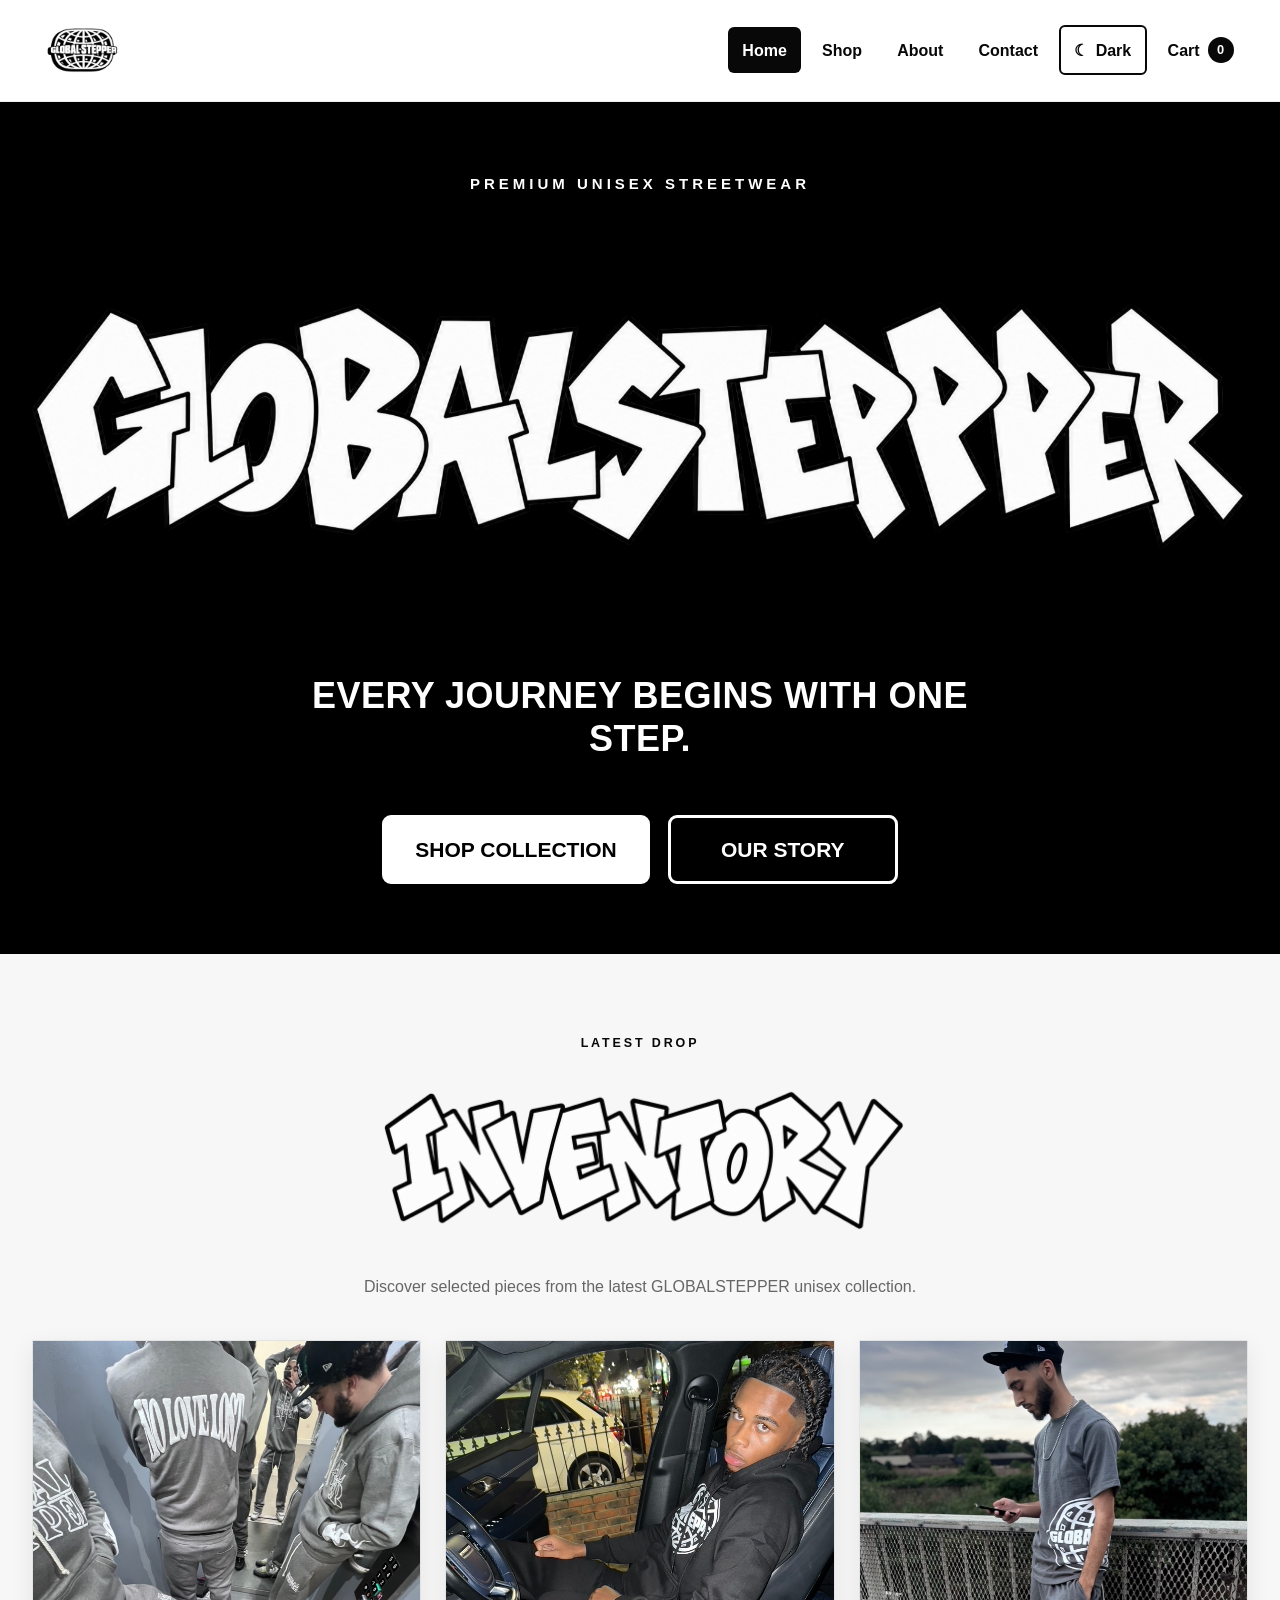
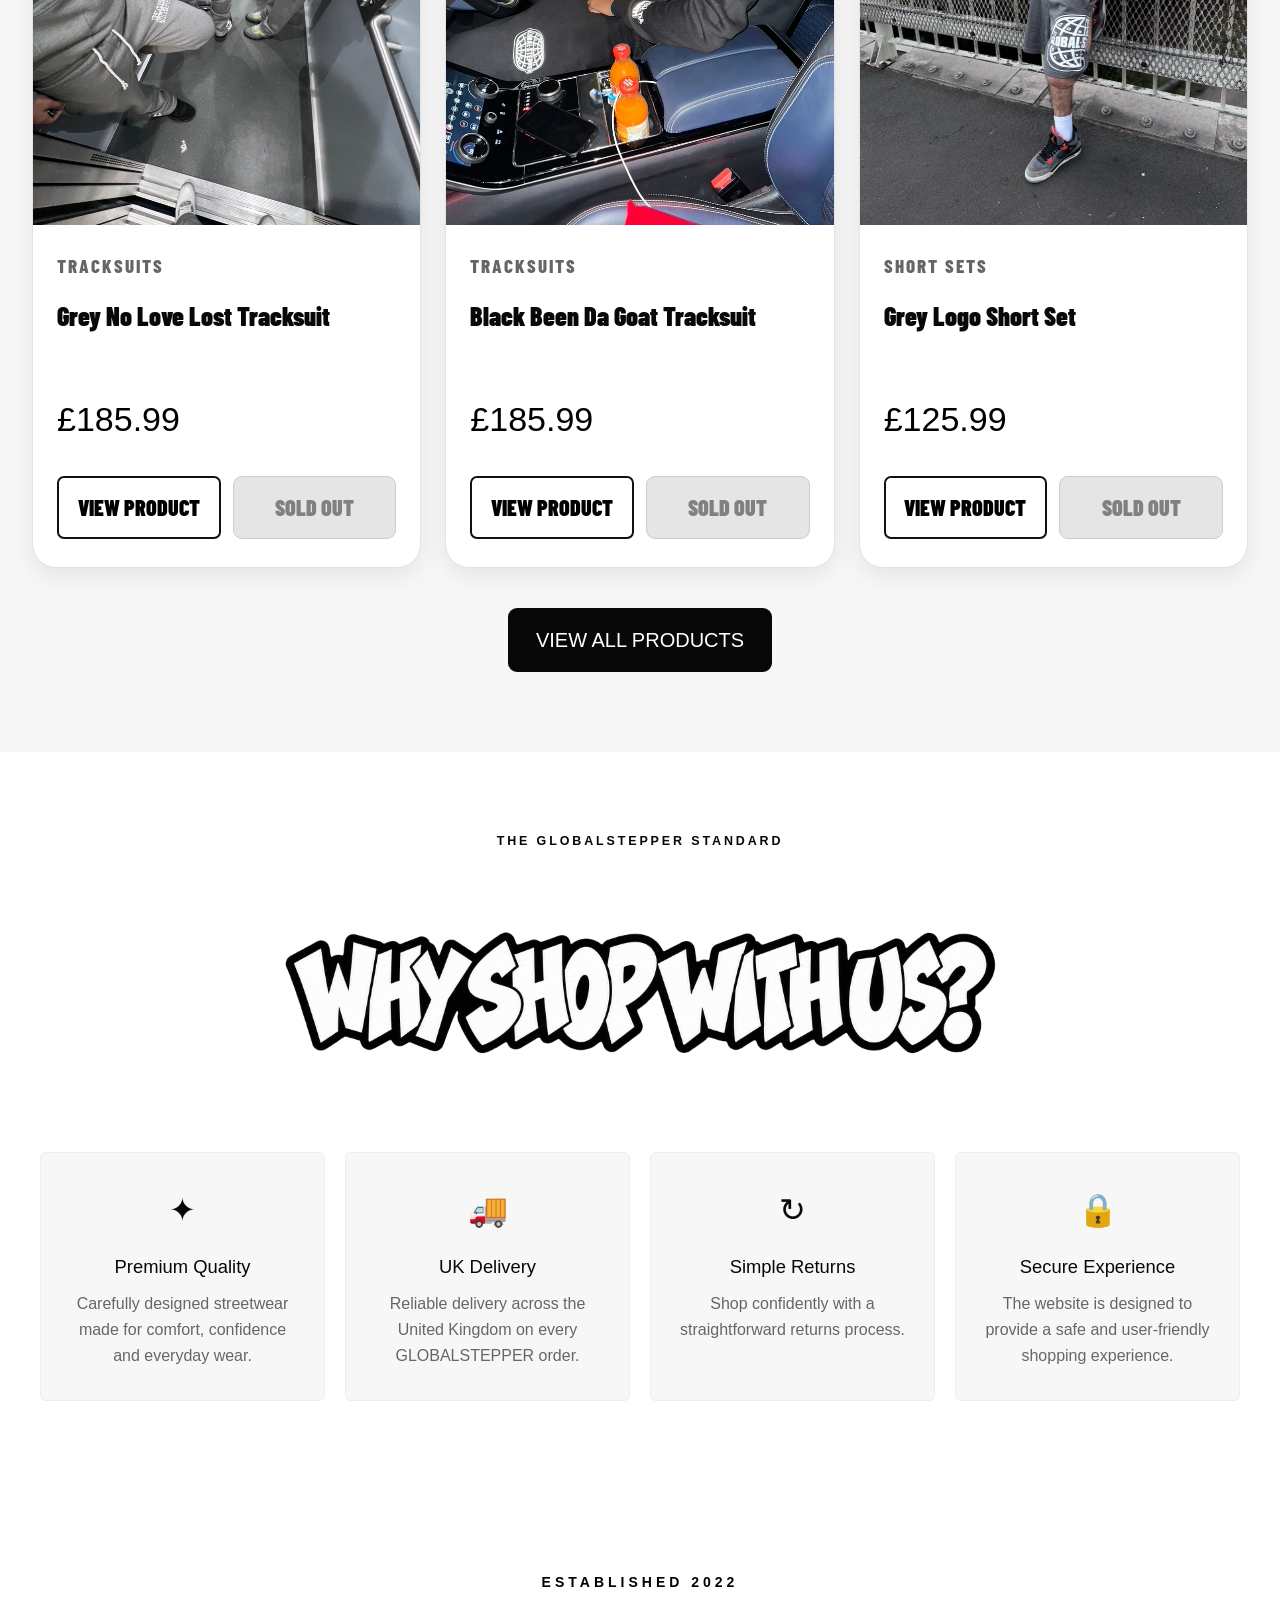
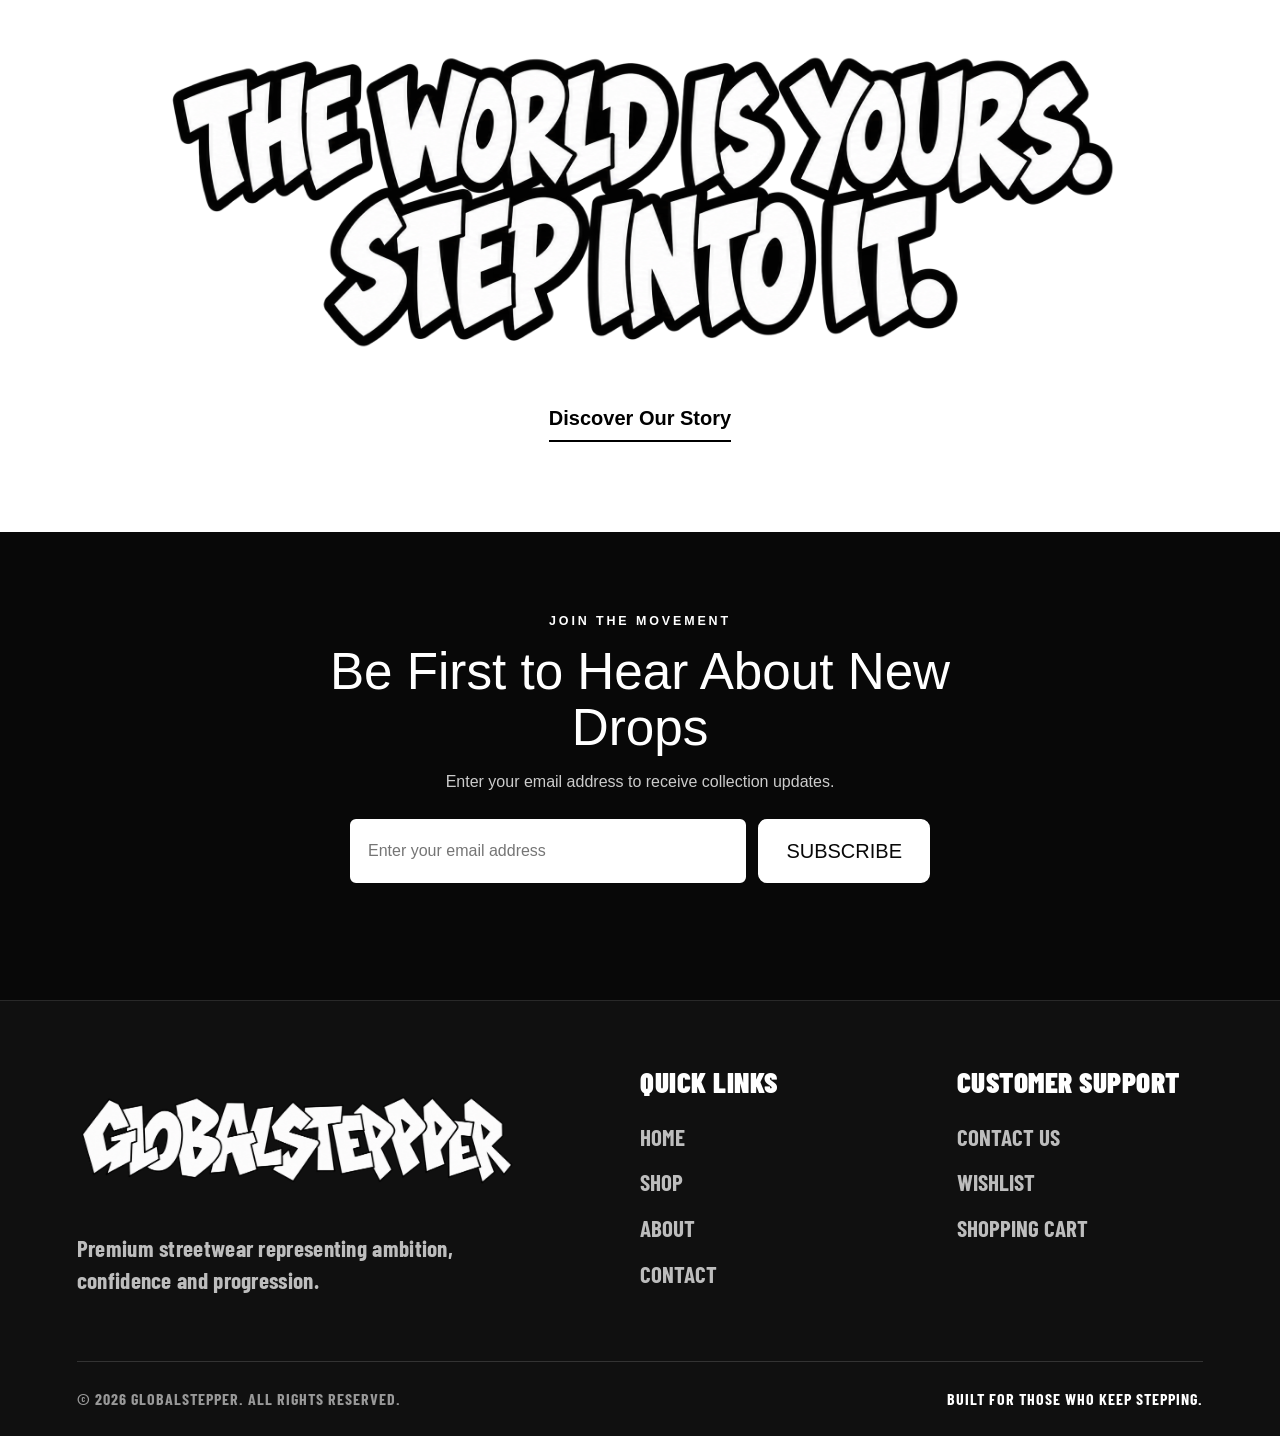
==== index.html @ cee54941 "Fix meta charset placement in index.html" ====
<!DOCTYPE html>
<html lang="en">
<head>
  <link rel="stylesheet" href="css/style.css">  <meta charset="UTF-8">
  <meta name="viewport" content="width=device-width, initial-scale=1">
  <meta name="theme-color" content="#000000">
  <meta name="description" content="GLOBALSTEPPER premium unisex streetwear. Every journey begins with one step.">
  <title>GLOBALSTEPPER | Premium Streetwear</title>

  <link rel="stylesheet" href="css/style.css">
  <link rel="stylesheet" href="css/archive.css?v=3">
  <link rel="icon" href="media/images/logo.png" type="image/png">

  <style>
    /* GENERAL RESPONSIVE FIXES */

    *, *::before, *::after {
      box-sizing: border-box;
    }

    html {
      max-width: 100%;
      overflow-x: hidden;
    }

    body {
      max-width: 100%;
      margin: 0;
      overflow-x: hidden;
    }

    img, video {
      max-width: 100%;
    }

    /* GLOBALSTEPPER LOADING SCREEN */

    #gs-intro {
      position: fixed !important;
      inset: 0 !important;
      width: 100%;
      height: 100vh;
      height: 100dvh;
      display: flex !important;
      align-items: center;
      justify-content: center;
      overflow: hidden;
      isolation: isolate;
      background: #000 !important;
      z-index: 2147483647 !important;
      text-align: center;
      transition: opacity .7s ease, visibility .7s ease;
    }

    #gs-intro.gs-finished {
      opacity: 0 !important;
      visibility: hidden !important;
      pointer-events: none !important;
    }

    #falling-globes {
      position: absolute;
      inset: 0;
      z-index: 0;
      overflow: hidden;
      pointer-events: none;
    }

    .gs-intro-content {
      position: relative;
      z-index: 2;
      width: 100%;
      max-width: 1250px;
      padding: 20px;
    }

    .gs-intro-logo {
      display: block;
      width: 95%;
      max-width: 1100px;
      max-height: 50vh;
      height: auto;
      object-fit: contain;
      margin: 0 auto;
      animation: gsLogoReveal 1.3s ease-out both;
    }

    .gs-intro-fallback {
      display: none;
      color: white;
      font: 900 clamp(28px, 8vw, 90px) Arial, sans-serif;
      overflow-wrap: anywhere;
    }

    .gs-intro-tagline {
      color: white !important;
      font: 600 12px Arial, sans-serif;
      letter-spacing: 3px;
      margin: 25px auto;
    }

    .gs-intro-progress {
      width: 200px;
      height: 2px;
      background: #333;
      overflow: hidden;
      margin: 25px auto;
    }

    .gs-intro-progress span {
      display: block;
      width: 100%;
      height: 100%;
      background: white;
      transform-origin: left;
      animation: gsLoading 3s linear forwards;
    }

    .falling-globe {
      position: absolute;
      top: 0;
      left: 0;
      width: var(--size, 60px);
      height: auto;
      opacity: 0;
      object-fit: contain;
      animation: gsGlobeRain var(--duration, 3s)
        linear var(--delay, 0s) both;
    }

    @keyframes gsGlobeRain {
      0% {
        transform: translate3d(var(--x), -160px, 0) rotate(0deg);
        opacity: 0;
      }

      12%, 82% {
        opacity: .42;
      }

      100% {
        transform: translate3d(
          calc(var(--x) + var(--drift)),
          calc(100dvh + 160px),
          0
        ) rotate(var(--spin));
        opacity: 0;
      }
    }

    @keyframes gsLogoReveal {
      from {
        opacity: 0;
        transform: scale(.75);
        filter: blur(6px);
      }

      to {
        opacity: 1;
        transform: scale(1);
        filter: blur(0);
      }
    }

    @keyframes gsLoading {
      from { transform: scaleX(0); }
      to { transform: scaleX(1); }
    }

    /* GLOBALSTEPPER VIDEO HERO */

    .hero {
      position: relative !important;
      isolation: isolate;
      overflow: hidden !important;
      min-height: 90svh;
      background: #000 !important;
      background-image: none !important;
    }

    .hero .hero-video {
      position: absolute !important;
      inset: 0 !important;
      width: 100% !important;
      height: 100% !important;
      display: block !important;
      object-fit: cover !important;
      opacity: 1 !important;
      visibility: visible !important;
      z-index: 0 !important;
      pointer-events: none;
    }

    .hero .hero-overlay {
      position: absolute !important;
      inset: 0 !important;
      z-index: 1 !important;
      background: rgba(0, 0, 0, .38) !important;
      pointer-events: none;
    }

    .hero .hero-content {
      position: relative !important;
      z-index: 2 !important;
      width: 100%;
    }

    .hero .hero-logo-heading {
      width: 100%;
      max-width: 1200px;
      margin: 0 auto 25px;
      font-size: 0;
      line-height: 1;
    }

    .hero .hero-brand-logo {
      display: block;
      width: 100%;
      max-width: 1100px;
      max-height: 350px;
      height: auto;
      object-fit: contain;
      margin: 0 auto;
    }

    .hero-logo-fallback {
      display: none;
      color: white;
      font: 900 clamp(28px, 8vw, 90px) Arial, sans-serif;
      overflow-wrap: anywhere;
    }

    /* INVENTORY GRAFFITI HEADING */

    .featured-products .inventory-heading {
      display: flex;
      justify-content: center;
      align-items: center;
      width: 100%;
      max-width: 100%;
      margin: 15px auto 25px;
      padding: 0 15px;
      border: 0;
      overflow: hidden;
    }

    .featured-products .inventory-logo {
      display: block;
      width: 100%;
      max-width: 850px;
      height: auto;
      max-height: 180px;
      object-fit: contain;
      object-position: center;
      margin: 0 auto;
    }

    .inventory-fallback {
      display: none;
      font-size: clamp(34px, 8vw, 90px);
      font-weight: 900;
      letter-spacing: -2px;
      line-height: 1.1;
      color: #000;
      text-align: center;
      overflow-wrap: anywhere;
    }

    /* RESTORE PRODUCT GRID */

    .featured-products .product-grid {
      display: grid;
      grid-template-columns: repeat(3, minmax(0, 1fr));
      gap: 24px;
      width: 100%;
      max-width: 1400px;
      margin: 0 auto;
      align-items: stretch;
    }

    .featured-products .product-card {
      min-width: 0;
      overflow: hidden;
    }

    .featured-products .product-image-link {
      display: block;
      width: 100%;
      overflow: hidden;
    }

    .featured-products .product-image-link img {
      display: block;
      width: 100%;
      height: auto;
      aspect-ratio: 4 / 5;
      object-fit: cover;
    }

    /* TABLETS */

    @media (max-width: 1024px) {
      .featured-products .inventory-logo {
        max-width: 650px;
        max-height: 140px;
      }

      .featured-products .product-grid {
        grid-template-columns: repeat(2, minmax(0, 1fr));
        gap: 18px;
      }
    }

    /* MOBILE PHONES */

    @media (max-width: 768px) {
      .hero {
        min-height: 78svh;
      }

      .hero .hero-content {
        width: 100% !important;
        padding: 20px 12px !important;
      }

      .hero .hero-brand-logo {
        width: 100%;
        max-height: 220px;
      }

      .gs-intro-logo {
        max-height: 40vh;
      }

      .gs-intro-tagline {
        font-size: 9px;
        letter-spacing: 2px;
      }

      .featured-products .inventory-heading {
        margin: 12px auto 18px;
        padding: 0 10px;
      }

      .featured-products .inventory-logo {
        max-width: 100%;
        max-height: 110px;
      }
    }

    @media (max-width: 600px) {
      .featured-products .product-grid {
        grid-template-columns: 1fr;
        gap: 20px;
      }

      .featured-products .product-card {
        width: 100%;
      }

      .featured-products .inventory-logo {
        max-height: 95px;
      }
    }

    @media (max-width: 375px) {
      .featured-products .inventory-heading {
        padding: 0 6px;
      }
    }

    /* ACCESSIBILITY */

    @media (prefers-reduced-motion: reduce) {
      .falling-globe {
        display: none;
      }

      .gs-intro-logo,
      .gs-intro-progress span {
        animation: none !important;
      }

      .gs-intro-progress span {
        transform: scaleX(1);
      }
    }

/* WHY SHOP WITH US - RESPONSIVE */

.why-shop-heading {
  display: flex;
  justify-content: center;
  align-items: center;
  width: 100%;
  margin: 20px auto 30px;
  padding: 0 15px;
  box-sizing: border-box;
}

.why-shop-logo {
  display: block;
  width: 100%;
  max-width: 850px;
  height: auto;
  object-fit: contain;
  margin: 0 auto;
}

@media (max-width: 1024px) {
  .why-shop-logo {
    max-width: 650px;
  }
}

@media (max-width: 600px) {
  .why-shop-heading {
    margin: 15px auto 25px;
    padding: 0 10px;
  }

  .why-shop-logo {
    max-width: 100%;
  }
}

/* GLOBALSTEPPER BRAND STORY REDESIGN */

.brand-story {
  display: grid;
  grid-template-columns: minmax(0, 1fr) minmax(0, 1fr);
  align-items: center;
  gap: 50px;
  max-width: 1400px;
  margin: 0 auto;
  padding: 90px 5%;
  background: #fff;
}

.brand-story-content {
  display: flex;
  flex-direction: column;
  justify-content: center;
  align-items: flex-start;
  min-width: 0;
}

.brand-story-content .section-label {
  margin-bottom: 25px;
  color: #000;
  font-weight: 800;
  letter-spacing: 3px;
}

.globalstepper-story-slogan {
  display: block;
  width: 100%;
  max-width: 700px;
  height: auto;
  object-fit: contain;
  margin: 0 0 35px;
}

.brand-story-content .text-link {
  display: inline-block;
  margin-top: 0;
  color: #000;
  font-weight: 800;
  border-bottom: 2px solid #000;
}

.brand-story-image {
  display: flex;
  align-items: center;
  justify-content: center;
  min-height: 0;
  padding: 0;
  background: transparent !important;
  border: none;
  border-radius: 0;
  box-shadow: none;
}

.brand-story-image img {
  display: block;
  width: 100%;
  max-width: 550px;
  height: auto;
  object-fit: contain;
  margin: 0 auto;
}

/* MOBILE RESPONSIVE */

@media (max-width: 768px) {
  .brand-story {
    grid-template-columns: 1fr;
    gap: 35px;
    padding: 60px 20px;
  }

  .brand-story-content {
    align-items: center;
    text-align: center;
  }

  .globalstepper-story-slogan {
    max-width: 500px;
    margin-bottom: 25px;
  }

  .brand-story-image img {
    max-width: 400px;
  }
}


/* GLOBALSTEPPER CENTRED BRAND STORY */

.brand-story {
  display: flex !important;
  flex-direction: column;
  align-items: center;
  justify-content: center;
  width: 100%;
  max-width: 100%;
  min-height: 550px;
  margin: 0 auto;
  padding: 90px 20px;
  background: #ffffff;
  text-align: center;
}

.brand-story-content {
  display: flex;
  flex-direction: column;
  align-items: center;
  justify-content: center;
  width: 100%;
  max-width: 1100px;
  margin: 0 auto;
  text-align: center;
}

.brand-story-content .section-label {
  margin: 0 0 35px;
  color: #000000;
  font-size: 14px;
  font-weight: 800;
  letter-spacing: 4px;
}

.brand-story-content .globalstepper-story-slogan {
  display: block;
  width: 100%;
  max-width: 1000px;
  height: auto;
  margin: 0 auto 40px;
  object-fit: contain;
}

.brand-story-content .text-link {
  display: inline-block;
  width: fit-content;
  margin: 0 auto;
  padding-bottom: 6px;
  color: #000000;
  font-size: 20px;
  font-weight: 800;
  border-bottom: 2px solid #000000;
  text-decoration: none;
}

.brand-story-content .text-link:hover {
  opacity: 0.6;
}

/* MOBILE */

@media (max-width: 768px) {
  .brand-story {
    min-height: 380px;
    padding: 65px 15px;
  }

  .brand-story-content .section-label {
    margin-bottom: 25px;
    font-size: 11px;
    letter-spacing: 3px;
  }

  .brand-story-content .globalstepper-story-slogan {
    max-width: 100%;
    margin-bottom: 30px;
  }

  .brand-story-content .text-link {
    font-size: 16px;
  }
}

    
  </style>


<link rel="stylesheet" href="css/globalstepper-footer.css">
  
</head>

<body>

  <!-- GLOBALSTEPPER ANIMATED INTRO -->

  <div id="gs-intro" aria-label="GLOBALSTEPPER loading">
    <div id="falling-globes" aria-hidden="true"></div>

    <div class="gs-intro-content">
      <img
        src="media/images/globalstepper-loader.png"
        alt="GLOBALSTEPPER graffiti logo"
        class="gs-intro-logo"
        onerror="this.style.display='none';document.getElementById('intro-fallback').style.display='block';"
      >

      <div id="intro-fallback" class="gs-intro-fallback">
        GLOBALSTEPPER
      </div>

      <p class="gs-intro-tagline">
        EVERY JOURNEY BEGINS WITH ONE STEP.
      </p>

      <div class="gs-intro-progress">
        <span></span>
      </div>
    </div>
  </div>

  <!-- NAVIGATION -->

  <header class="site-header">
    <nav class="navbar" aria-label="Main navigation">

      <a href="index.html" class="logo" aria-label="GLOBALSTEPPER homepage">
        <img src="media/images/logo.png" alt="GLOBALSTEPPER globe logo">
      </a>

      <button
        class="menu-toggle"
        id="menu-toggle"
        type="button"
        aria-label="Open navigation menu"
        aria-expanded="false"
        aria-controls="nav-links"
      >☰</button>

      <ul class="nav-links" id="nav-links">
        <li><a href="index.html" aria-current="page">Home</a></li>
        <li><a href="products.html">Shop</a></li>
        <li><a href="about.html">About</a></li>
        <li><a href="contact.html">Contact</a></li>

        <li>
          <button
            class="theme-toggle"
            id="theme-toggle"
            type="button"
            aria-label="Switch to dark mode"
            aria-pressed="false"
          >
            <span aria-hidden="true">☾</span>
            <span class="theme-toggle-text">Dark</span>
          </button>
        </li>

        <li>
          <a href="cart.html" class="cart-link">
            Cart <span id="cart-count">0</span>
          </a>
        </li>
      </ul>

    </nav>
  </header>

  <main>

    <!-- GLOBALSTEPPER VIDEO HERO -->

    <section class="hero" aria-labelledby="hero-heading">

      <video
        id="globalstepper-hero-video"
        class="hero-video"
        autoplay
        muted
        loop
        playsinline
        preload="metadata"
      >
        <source src="media/videos/Hero-small.mp4" type="video/mp4">
      </video>

      <div class="hero-overlay"></div>

      <div class="hero-content">

        <p class="hero-label">
          PREMIUM UNISEX STREETWEAR
        </p>

        <h1 id="hero-heading" class="hero-logo-heading">
          <img
            src="media/images/globalstepper-loader.png"
            alt="GLOBALSTEPPER"
            class="hero-brand-logo"
            onerror="this.style.display='none';document.getElementById('hero-fallback').style.display='block';"
          >

          <span id="hero-fallback" class="hero-logo-fallback">
            GLOBALSTEPPER
          </span>
        </h1>

        <p class="hero-text">
          Every journey begins with one step.
        </p>

        <div class="hero-actions">
          <a href="products.html" class="btn">
            Shop Collection
          </a>

          <a href="about.html" class="btn btn-outline">
            Our Story
          </a>
        </div>

      </div>
    </section>

    <!-- INVENTORY / FEATURED PRODUCTS -->

    <section
      class="featured-products reveal"
      aria-labelledby="featured-heading"
    >

      <div class="section-heading">

        <p class="section-label">LATEST DROP</p>

        <h2 id="featured-heading" class="inventory-heading">
          <img
            src="media/images/inventory.png"
            alt="INVENTORY"
            class="inventory-logo"
            onerror="this.style.display='none';document.getElementById('inventory-fallback').style.display='block';"
          >

          <span id="inventory-fallback" class="inventory-fallback">
            INVENTORY
          </span>
        </h2>

        <p class="section-description">
          Discover selected pieces from the latest
          GLOBALSTEPPER unisex collection.
        </p>

      </div>

      <!-- PRODUCT GRID -->

      <div class="product-grid">

        <!-- PRODUCT 1 -->

        <article class="product-card">

          <a
            href="product-details.html?id=1"
            class="product-image-link"
            aria-label="View Grey No Love Lost Tracksuit"
          >
            <img
              src="images/global tracksuit 1.jpeg"
              alt="Grey No Love Lost Tracksuit"
              loading="lazy"
            >
          </a>

          <div class="product-info">
            <p class="product-category">Tracksuits</p>
            <h3>Grey No Love Lost Tracksuit</h3>
            <p class="product-price">£185.99</p>

            <div class="product-actions">
              <a href="product-details.html?id=1" class="product-button">
                View Product
              </a>

              <button
                class="add-to-cart-btn"
                type="button"
                data-id="1"
                data-name="Grey No Love Lost Tracksuit"
                data-price="185.99"
                data-image="images/global tracksuit 1.jpeg"
                data-category="Tracksuits"
              >
              SOLD OUT
              </button>
            </div>
          </div>

        </article>

        <!-- PRODUCT 2 -->

        <article class="product-card">

          <a
            href="product-details.html?id=2"
            class="product-image-link"
            aria-label="View Black Been Da Goat Tracksuit"
          >
            <img
              src="images/global tracksuit 2.jpeg"
              alt="Black Been Da Goat Tracksuit"
              loading="lazy"
            >
          </a>

          <div class="product-info">
            <p class="product-category">Tracksuits</p>
            <h3>Black Been Da Goat Tracksuit</h3>
            <p class="product-price">£185.99</p>

            <div class="product-actions">
              <a href="product-details.html?id=2" class="product-button">
                View Product
              </a>

              <button
                class="add-to-cart-btn"
                type="button"
                data-id="2"
                data-name="Black Been Da Goat Tracksuit"
                data-price="185.99"
                data-image="images/global tracksuit 2.jpeg"
                data-category="Tracksuits"
              >
                SOLD OUT 
              </button>
            </div>
          </div>

        </article>

        <!-- PRODUCT 3 -->

        <article class="product-card">

          <a
            href="product-details.html?id=3"
            class="product-image-link"
            aria-label="View Grey Logo Short Set"
          >
            <img
              src="images/shortset.jpeg"
              alt="Grey Logo Short Set"
              loading="lazy"
            >
          </a>

          <div class="product-info">
            <p class="product-category">Short Sets</p>
            <h3>Grey Logo Short Set</h3>
            <p class="product-price">£125.99</p>

            <div class="product-actions">
              <a href="product-details.html?id=3" class="product-button">
                View Product
              </a>

              <button
                class="add-to-cart-btn"
                type="button"
                data-id="3"
                data-name="Grey Logo Short Set"
                data-price="125.99"
                data-image="images/shortset.jpeg"
                data-category="Short Sets"
              >
                SOLD OUT
              </button>
            </div>
          </div>

        </article>

      </div>

      <div class="section-action">
        <a href="products.html" class="btn">
          View All Products
        </a>
      </div>

    </section>

    <!-- BRAND BENEFITS -->

    <section class="brand-benefits reveal">

     
<div class="section-heading">

  <p class="section-label">
    THE GLOBALSTEPPER STANDARD
  </p>

  <h2 class="why-shop-heading">
    <img
      src="media/images/why-shop.png"
      alt="Why Shop With Us?"
      class="why-shop-logo"
    >
  </h2>

</div>

      <div class="benefits-grid">

        <article class="benefit-card">
          <span class="benefit-icon" aria-hidden="true">✦</span>
          <h3>Premium Quality</h3>
          <p>
            Carefully designed streetwear made for comfort,
            confidence and everyday wear.
          </p>
        </article>

        <article class="benefit-card">
          <span class="benefit-icon" aria-hidden="true">🚚</span>
          <h3>UK Delivery</h3>
          <p>
            Reliable delivery across the United Kingdom
            on every GLOBALSTEPPER order.
          </p>
        </article>

        <article class="benefit-card">
          <span class="benefit-icon" aria-hidden="true">↻</span>
          <h3>Simple Returns</h3>
          <p>
            Shop confidently with a straightforward
            returns process.
          </p>
        </article>

        <article class="benefit-card">
          <span class="benefit-icon" aria-hidden="true">🔒</span>
          <h3>Secure Experience</h3>
          <p>
            The website is designed to provide a safe
            and user-friendly shopping experience.
          </p>
        </article>

      </div>
    </section>



<!-- BRAND STORY -->

<section class="brand-story reveal-left">

  <div class="brand-story-content">

    <p class="section-label">ESTABLISHED 2022</p>

    <img
      src="media/images/the-world-is-yours.png"
      alt="The World Is Yours. Step Into It."
      class="globalstepper-story-slogan"
    >

    <a href="about.html" class="text-link">
      Discover Our Story
    </a>

  </div>

</section>

<!-- NEWSLETTER -->

    <!-- NEWSLETTER -->

    <section
      class="newsletter-section reveal-right"
      aria-labelledby="newsletter-heading"
    >

      <div class="newsletter-content">

        <p class="section-label">JOIN THE MOVEMENT</p>

        <h2 id="newsletter-heading">
          Be First to Hear About New Drops
        </h2>

        <p>
          Enter your email address to receive collection updates.
        </p>

        <form
          id="newsletter-form"
          class="newsletter-form"
          novalidate
        >

          <label for="newsletter-email" class="sr-only">
            Email address
          </label>

          <input
            type="email"
            id="newsletter-email"
            name="email"
            placeholder="Enter your email address"
            autocomplete="email"
            required
          >

          <button type="submit" class="btn">
            Subscribe
          </button>

          <p
            id="newsletter-message"
            class="form-message"
            aria-live="polite"
          ></p>

        </form>

      </div>
    </section>

  </main>

 
<!-- GLOBALSTEPPER PREMIUM FOOTER -->

<footer class="gs-premium-footer">

  <div class="gs-footer-container">

    <!-- GLOBALSTEPPER BRAND -->
    <div class="gs-footer-brand">

      <a href="index.html" class="gs-footer-logo-link">
        <img
          src="media/images/globalstepper-loader.png"
          alt="GLOBALSTEPPER"
          class="gs-footer-loader-logo"
        >
      </a>

      <p class="gs-footer-description">
        Premium streetwear representing ambition,
        confidence and progression.
      </p>

    </div>

    <!-- QUICK LINKS -->
    <div class="gs-footer-column">

      <h2 class="gs-footer-heading">QUICK LINKS</h2>

      <a href="index.html">HOME</a>
      <a href="products.html">SHOP</a>
      <a href="about.html">ABOUT</a>
      <a href="contact.html">CONTACT</a>

    </div>

    <!-- CUSTOMER SUPPORT -->
    <div class="gs-footer-column">

      <h2 class="gs-footer-heading">
        CUSTOMER SUPPORT
      </h2>

      <a href="contact.html">CONTACT US</a>
      <a href="wishlist.html">WISHLIST</a>
      <a href="cart.html">SHOPPING CART</a>

    </div>

  </div>

  <!-- COPYRIGHT AND SLOGAN -->
  <div class="gs-footer-bottom">

    <div class="gs-footer-copyright">
      © <span id="current-year">2026</span>
      GLOBALSTEPPER. ALL RIGHTS RESERVED.
    </div>

    <div class="gs-footer-signature">
      BUILT FOR THOSE WHO KEEP STEPPING.
    </div>

  </div>

</footer>

  
  <!-- EXISTING WEBSITE JAVASCRIPT -->

  <script src="js/script.js"></script>

  <!-- BACKGROUND VIDEO -->

  <script>
    (function () {
      const video = document.getElementById(
        "globalstepper-hero-video"
      );

      if (!video) return;

      video.muted = true;
      video.defaultMuted = true;
      video.playsInline = true;

      function playVideo() {
        const attempt = video.play();

        if (attempt && typeof attempt.catch === "function") {
          attempt.catch(function (error) {
            console.warn(
              "GLOBALSTEPPER video could not autoplay:",
              error
            );
          });
        }
      }

      video.addEventListener("canplay", playVideo, {
        once: true
      });

      video.addEventListener("error", function () {
        console.error(
          "Check media/videos/Hero-small.mp4"
        );
      });

      if (video.readyState >= 2) {
        playVideo();
      }
    })();
  </script>

  <!-- FALLING GLOBE ANIMATION -->

  <script>
    (function () {
      const intro = document.getElementById("gs-intro");
      const layer = document.getElementById("falling-globes");

      if (!intro || !layer) return;

      const reducedMotion = window.matchMedia(
        "(prefers-reduced-motion: reduce)"
      ).matches;

      if (!reducedMotion) {
        const globePath = "media/images/logo.png";
        const testImage = new Image();

        testImage.onload = function () {
          if (!intro.isConnected) return;

          for (let i = 0; i < 24; i++) {
            const globe = document.createElement("img");

            globe.src = globePath;
            globe.alt = "";
            globe.className = "falling-globe";

            globe.style.setProperty(
              "--x",
              Math.random() * 92 + "vw"
            );

            globe.style.setProperty(
              "--size",
              28 + Math.random() * 60 + "px"
            );

            globe.style.setProperty(
              "--duration",
              2.2 + Math.random() * 1.4 + "s"
            );

            globe.style.setProperty(
              "--delay",
              -1.5 + Math.random() * 2 + "s"
            );

            globe.style.setProperty(
              "--drift",
              (Math.random() - .5) * 110 + "px"
            );

            globe.style.setProperty(
              "--spin",
              (Math.random() > .5 ? 1 : -1) *
              (120 + Math.random() * 300) + "deg"
            );

            layer.appendChild(globe);
          }
        };

        testImage.onerror = function () {
          console.warn("Globe image not found:", globePath);
        };

        testImage.src = globePath;
      }

      setTimeout(function () {
        intro.classList.add("gs-finished");

        setTimeout(function () {
          intro.remove();
        }, 750);
      }, 3000);
    })();
  </script>

  <!-- CURRENT YEAR -->

  <script>
    const year = document.getElementById("current-year");

    if (year) {
      year.textContent = new Date().getFullYear();
    }
  </script>

</body>
</html>
---- css/style.css ----
/* ========================================
   GLOBALSTEPPER E-COMMERCE WEBSITE
   Main stylesheet
======================================== */

/* ---------- THEME VARIABLES ---------- */

:root {
    color-scheme: light;

    --page-background: #ffffff;
    --surface-background: #ffffff;
    --soft-background: #f7f7f7;
    --primary-text: #080808;
    --secondary-text: #666666;
    --border-colour: #dddddd;
}

body.dark-theme {
    color-scheme: dark;

    --page-background: #0c0c0c;
    --surface-background: #171717;
    --soft-background: #111111;
    --primary-text: #f5f5f5;
    --secondary-text: #b7b7b7;
    --border-colour: #343434;
}

body {
    color: var(--primary-text);
    background-color: var(--page-background);
    transition:
        color 0.3s ease,
        background-color 0.3s ease;
}

body.dark-theme .site-header,
body.dark-theme .nav-links,
body.dark-theme .product-card,
body.dark-theme .shop-product-card,
body.dark-theme .contact-form,
body.dark-theme .cart-summary,
body.dark-theme .product-detail-content,
body.dark-theme .product-detail-image,
body.dark-theme .mission-card,
body.dark-theme .contact-detail-card {
    color: var(--primary-text);
    background-color: var(--surface-background);
    border-color: var(--border-colour);
}

body.dark-theme .featured-products,
body.dark-theme .shop-page,
body.dark-theme .cart-page,
body.dark-theme .contact-page,
body.dark-theme .mission-vision-section,
body.dark-theme .value-card,
body.dark-theme .benefit-card {
    background-color: var(--soft-background);
}

body.dark-theme .product-category,
body.dark-theme .section-description,
body.dark-theme .contact-information > p,
body.dark-theme .product-detail-description,
body.dark-theme .cart-disclaimer {
    color: var(--secondary-text);
}

.theme-toggle {
    display: flex;
    align-items: center;
    justify-content: center;
    gap: 0.45rem;
    min-height: 44px;
    padding: 0.65rem 0.85rem;
    color: var(--colour-black);
    background-color: transparent;
    border: 2px solid var(--colour-black);
    border-radius: var(--border-radius);
    font-weight: 700;
}

body.dark-theme .theme-toggle {
    color: #ffffff;
    border-color: #ffffff;
}

.theme-toggle:hover {
    color: #ffffff;
    background-color: #000000;
}

body.dark-theme .theme-toggle:hover {
    color: #000000;
    background-color: #ffffff;
}

/* ---------- CSS VARIABLES ---------- */

:root {
    --colour-black: #080808;
    --colour-dark: #151515;
    --colour-grey: #666666;
    --colour-light-grey: #eeeeee;
    --colour-white: #ffffff;
    --colour-off-white: #f7f7f7;

    --font-main: Arial, Helvetica, sans-serif;

    --shadow-small: 0 4px 15px rgba(0, 0, 0, 0.08);
    --shadow-medium: 0 10px 30px rgba(0, 0, 0, 0.14);

    --border-radius: 6px;
    --transition: 0.3s ease;
}


/* ---------- RESET ---------- */

* {
    margin: 0;
    padding: 0;
    box-sizing: border-box;
}

html {
    scroll-behavior: smooth;
}

body {
    min-height: 100vh;
    font-family: var(--font-main);
    line-height: 1.6;
    color: var(--colour-black);
    background-color: var(--colour-white);
}

img,
video {
    display: block;
    max-width: 100%;
}

a {
    color: inherit;
    text-decoration: none;
}

ul {
    list-style: none;
}

button,
input,
select,
textarea {
    font: inherit;
}

button {
    cursor: pointer;
}

section {
    padding: 4rem 1.25rem;
}


/* ---------- ACCESSIBILITY ---------- */

.sr-only {
    position: absolute;
    width: 1px;
    height: 1px;
    padding: 0;
    margin: -1px;
    overflow: hidden;
    white-space: nowrap;
    border: 0;
    clip: rect(0, 0, 0, 0);
}

a:focus-visible,
button:focus-visible,
input:focus-visible,
select:focus-visible,
textarea:focus-visible {
    outline: 3px solid #1d70b8;
    outline-offset: 3px;
}


/* ---------- BUTTONS ---------- */

.btn,
.product-button,
.add-to-cart-btn {
    display: inline-flex;
    align-items: center;
    justify-content: center;
    min-height: 46px;
    padding: 0.8rem 1.4rem;
    border: 2px solid var(--colour-black);
    border-radius: var(--border-radius);
    font-weight: 700;
    text-align: center;
    transition:
        background-color var(--transition),
        color var(--transition),
        transform var(--transition);
}

.btn,
.add-to-cart-btn {
    color: var(--colour-white);
    background-color: var(--colour-black);
}

.btn:hover,
.add-to-cart-btn:hover {
    color: var(--colour-black);
    background-color: var(--colour-white);
    transform: translateY(-2px);
}

.btn-outline {
    color: var(--colour-white);
    background-color: transparent;
    border-color: var(--colour-white);
}

.btn-outline:hover {
    color: var(--colour-black);
    background-color: var(--colour-white);
}

.product-button {
    color: var(--colour-black);
    background-color: var(--colour-white);
}

.product-button:hover {
    color: var(--colour-white);
    background-color: var(--colour-black);
    transform: translateY(-2px);
}


/* ---------- WISHLIST BUTTON ---------- */

.wishlist-button {
    position: absolute;
    top: 16px;
    right: 16px;
    z-index: 20;

    width: 44px;
    height: 44px;

    display: flex;
    align-items: center;
    justify-content: center;

    border: none;
    border-radius: 50%;

    background: rgba(255,255,255,.95);
    color: #000;

    font-size: 24px;
    cursor: pointer;

    transition: .3s;
    box-shadow: 0 5px 15px rgba(0,0,0,.15);
}

.wishlist-button:hover{
    transform:scale(1.1);
}

.wishlist-button.active{
    background:#7b2cbf;
    color:white;
}


/* ---------- WISHLIST PAGE ---------- */

.wishlist-remove-button {
    position: absolute;
    top: 1rem;
    right: 1rem;
    z-index: 20;
    display: flex;
    align-items: center;
    justify-content: center;
    width: 44px;
    height: 44px;
    padding: 0;
    color: #ffffff;
    background-color: #000000;
    border: 0;
    border-radius: 50%;
    font-size: 1.6rem;
    line-height: 1;
    cursor: pointer;
    box-shadow: 0 5px 15px rgba(0, 0, 0, 0.18);
    transition:
        transform 0.25s ease,
        background-color 0.25s ease;
}

.wishlist-remove-button:hover {
    background-color: #7b2cbf;
    transform: scale(1.08);
}



/* ---------- HEADER AND NAVIGATION ---------- */

.site-header {
    position: sticky;
    top: 0;
    z-index: 1000;
    background-color: var(--colour-white);
    border-bottom: 1px solid var(--colour-light-grey);
}

.navbar {
    position: relative;
    display: flex;
    align-items: center;
    justify-content: space-between;
    max-width: 1300px;
    min-height: 76px;
    padding: 0.8rem 1.25rem;
    margin: 0 auto;
}

.logo {
    display: inline-block;
    width: 74px;
}

.logo img {
    width: 100%;
    height: 54px;
    object-fit: contain;
}

.menu-toggle {
    min-width: 44px;
    min-height: 44px;
    padding: 0.3rem;
    color: var(--colour-black);
    background: none;
    border: 0;
    font-size: 1.8rem;
}

.nav-links {
    position: absolute;
    top: 100%;
    right: 0;
    left: 0;
    display: none;
    padding: 1rem 1.25rem 1.5rem;
    background-color: var(--colour-white);
    border-bottom: 1px solid var(--colour-light-grey);
    box-shadow: var(--shadow-small);
}

.nav-links.show {
    display: block;
}

.nav-links li {
    margin: 0.45rem 0;
}

.nav-links a {
    display: block;
    padding: 0.75rem;
    font-weight: 700;
    border-radius: var(--border-radius);
    transition:
        color var(--transition),
        background-color var(--transition);
}

.nav-links a:hover,
.nav-links a[aria-current="page"] {
    color: var(--colour-white);
    background-color: var(--colour-black);
}

.cart-link {
    display: flex !important;
    align-items: center;
    justify-content: space-between;
    gap: 0.5rem;
}

#cart-count {
    display: inline-flex;
    align-items: center;
    justify-content: center;
    min-width: 26px;
    min-height: 26px;
    padding: 0.15rem 0.4rem;
    color: var(--colour-white);
    background-color: var(--colour-black);
    border-radius: 50%;
    font-size: 0.8rem;
}

.cart-link:hover #cart-count,
.cart-link[aria-current="page"] #cart-count {
    color: var(--colour-black);
    background-color: var(--colour-white);
}

.wishlist-link {
    display: flex !important;
    align-items: center;
    justify-content: space-between;
    gap: 0.5rem;
}

#wishlist-count {
    display: inline-flex;
    align-items: center;
    justify-content: center;
    min-width: 26px;
    min-height: 26px;
    padding: 0.15rem 0.4rem;
    color: var(--colour-white);
    background-color: #7b2cbf;
    border-radius: 50%;
    font-size: 0.8rem;
}


/* ---------- HERO SECTION ---------- */

.hero {
    position: relative;
    display: flex;
    align-items: center;
    justify-content: center;
    min-height: 78vh;
    padding: 0;
    overflow: hidden;
    color: var(--colour-white);
    background-color: var(--colour-black);
}

.hero-video {
    position: absolute;
    inset: 0;
    width: 100%;
    height: 100%;
    object-fit: cover;
}

.hero-overlay {
    position: absolute;
    inset: 0;
    background:
        linear-gradient(
            rgba(0, 0, 0, 0.35),
            rgba(0, 0, 0, 0.75)
        );
}

.hero-content {
    position: relative;
    z-index: 2;
    width: 100%;
    max-width: 1200px;
    margin: 0 auto;
    padding: 2rem 1.25rem;
    text-align: center;
}

.hero-label,
.section-label {
    margin-bottom: 0.75rem;
    font-size: 0.78rem;
    font-weight: 700;
    letter-spacing: 0.18rem;
}

.hero h1 {
    width: 100%;
    margin: 0 auto 1rem;
    font-size: clamp(2.5rem, 8vw, 6.5rem);
    line-height: 0.95;
    letter-spacing: 0;
    text-align: center;
    white-space: nowrap;
}

.hero-text {
    margin-bottom: 1.8rem;
    font-size: clamp(1rem, 3vw, 1.35rem);
}

.hero-actions {
    display: flex;
    flex-direction: column;
    align-items: stretch;
    gap: 0.8rem;
    max-width: 320px;
    margin: 0 auto;
}


/* ---------- SHARED SECTION HEADINGS ---------- */

.section-heading {
    max-width: 750px;
    margin: 0 auto 2.5rem;
    text-align: center;
}

.section-heading h2 {
    margin-bottom: 0.8rem;
    font-size: clamp(2rem, 7vw, 3.3rem);
    line-height: 1.1;
}

.section-description {
    max-width: 650px;
    margin: 0 auto;
    color: var(--colour-grey);
}


/* ---------- FEATURED PRODUCTS ---------- */

.featured-products {
    background-color: var(--colour-off-white);
}

.product-grid {
    display: grid;
    grid-template-columns: 1fr;
    gap: 1.5rem;
    max-width: 1250px;
    margin: 0 auto;
}

.product-card {
    overflow: hidden;
    background-color: var(--colour-white);
    border: 1px solid #e3e3e3;
    border-radius: var(--border-radius);
    box-shadow: var(--shadow-small);
    transition:
        transform var(--transition),
        box-shadow var(--transition);
}

.product-card:hover {
    transform: translateY(-6px);
    box-shadow: var(--shadow-medium);
}

.product-image-link {
    display: block;
    overflow: hidden;
    background-color: #ededed;
}

.product-image-link img {
    width: 100%;
    height: 340px;
    object-fit: cover;
    transition: transform 0.5s ease;
}

.product-card:hover .product-image-link img {
    transform: scale(1.04);
}

.product-info {
    padding: 1.4rem;
}

.product-category {
    margin-bottom: 0.4rem;
    color: var(--colour-grey);
    font-size: 0.75rem;
    font-weight: 700;
    letter-spacing: 0.12rem;
    text-transform: uppercase;
}

.product-info h3 {
    min-height: 52px;
    margin-bottom: 0.75rem;
    font-size: 1.15rem;
    line-height: 1.35;
}

.product-price {
    margin-bottom: 1rem;
    font-size: 1.15rem;
    font-weight: 700;
}

.product-actions {
    display: grid;
    grid-template-columns: 1fr;
    gap: 0.65rem;
}

.product-button,
.add-to-cart-btn {
    width: 100%;
    font-size: 0.9rem;
}

.section-action {
    margin-top: 2.5rem;
    text-align: center;
}


/* ---------- BENEFITS ---------- */

.brand-benefits {
    background-color: var(--colour-white);
}

.benefits-grid {
    display: grid;
    grid-template-columns: 1fr;
    gap: 1.25rem;
    max-width: 1200px;
    margin: 0 auto;
}

.benefit-card {
    padding: 2rem 1.4rem;
    text-align: center;
    background-color: var(--colour-off-white);
    border: 1px solid var(--colour-light-grey);
    border-radius: var(--border-radius);
    transition:
        transform var(--transition),
        box-shadow var(--transition);
}

.benefit-card:hover {
    transform: translateY(-4px);
    box-shadow: var(--shadow-small);
}

.benefit-icon {
    display: inline-block;
    margin-bottom: 1rem;
    font-size: 2rem;
}

.benefit-card h3 {
    margin-bottom: 0.6rem;
    font-size: 1.15rem;
}

.benefit-card p {
    color: var(--colour-grey);
}


/* ---------- BRAND STORY ---------- */

.brand-story {
    display: grid;
    grid-template-columns: 1fr;
    gap: 2rem;
    align-items: center;
    max-width: 1300px;
    margin: 0 auto;
}

.brand-story-content h2 {
    margin-bottom: 1rem;
    font-size: clamp(2rem, 7vw, 3.4rem);
    line-height: 1.1;
}

.brand-story-content p:not(.section-label) {
    margin-bottom: 1rem;
    color: var(--colour-grey);
}

.text-link {
    display: inline-block;
    margin-top: 0.7rem;
    padding-bottom: 0.2rem;
    font-weight: 700;
    border-bottom: 2px solid var(--colour-black);
}

.text-link:hover {
    opacity: 0.65;
}

.brand-story-image {
    display: flex;
    align-items: center;
    justify-content: center;
    min-height: 330px;
    padding: 0;
    background: transparent;
    border: none;
    border-radius: 0;
    box-shadow: none;
}

.brand-story-image img {
    display: block;
    width: min(100%, 520px);
    height: auto;
    margin: 0 auto;
    object-fit: contain;
}


/* ---------- NEWSLETTER ---------- */

.newsletter-section {
    color: var(--colour-white);
    background-color: var(--colour-black);
}

.newsletter-content {
    max-width: 720px;
    margin: 0 auto;
    text-align: center;
}

.newsletter-content h2 {
    margin-bottom: 0.8rem;
    font-size: clamp(2rem, 7vw, 3.2rem);
    line-height: 1.1;
}

.newsletter-content > p:not(.section-label) {
    margin-bottom: 1.5rem;
    color: #cccccc;
}

.newsletter-form {
    display: grid;
    grid-template-columns: 1fr;
    gap: 0.8rem;
    max-width: 580px;
    margin: 0 auto;
}

.newsletter-form input {
    min-height: 50px;
    padding: 0.8rem 1rem;
    border: 2px solid var(--colour-white);
    border-radius: var(--border-radius);
}

.newsletter-form .btn {
    color: var(--colour-black);
    background-color: var(--colour-white);
    border-color: var(--colour-white);
}

.newsletter-form .btn:hover {
    color: var(--colour-white);
    background-color: transparent;
}

.form-message {
    grid-column: 1 / -1;
    min-height: 24px;
    font-weight: 700;
}


/* ---------- FOOTER ---------- */

.site-footer {
    padding: 3rem 1.25rem 1.5rem;
    color: var(--colour-white);
    background-color: var(--colour-dark);
}

.footer-grid {
    display: grid;
    grid-template-columns: 1fr;
    gap: 2rem;
    max-width: 1200px;
    margin: 0 auto 2.5rem;
}


.footer-brand img {
    display: block;
    width: 110px;
    max-width: 100%;
    height: auto;
    object-fit: contain;
    margin-bottom: 20px;
    filter: none;
}

   
.footer-brand p {
    max-width: 360px;
    color: #c8c8c8;
}

.footer-links h2 {
    margin-bottom: 0.8rem;
    font-size: 1rem;
}

.footer-links li {
    margin-bottom: 0.5rem;
}

.footer-links a {
    color: #c8c8c8;
}

.footer-links a:hover {
    color: var(--colour-white);
    text-decoration: underline;
}

.footer-bottom {
    max-width: 1200px;
    padding-top: 1.5rem;
    margin: 0 auto;
    color: #aaaaaa;
    border-top: 1px solid #333333;
    font-size: 0.85rem;
    text-align: center;
}

.footer-bottom p + p {
    margin-top: 0.4rem;
}

/* ---------- LIVE SEARCH SUGGESTIONS ---------- */

.live-search-wrapper {
    position: relative;
}

.search-suggestions {
    position: absolute;
    top: calc(100% + 0.5rem);
    right: 0;
    left: 0;
    z-index: 100;
    max-height: 360px;
    overflow-y: auto;
    background-color: var(--surface-background, #ffffff);
    border: 1px solid var(--border-colour, #dddddd);
    border-radius: 12px;
    box-shadow: 0 14px 35px rgba(0, 0, 0, 0.18);
}

.search-suggestion {
    display: grid;
    grid-template-columns: 58px 1fr auto;
    gap: 0.8rem;
    align-items: center;
    width: 100%;
    padding: 0.8rem;
    color: var(--primary-text, #080808);
    background: transparent;
    border: 0;
    border-bottom: 1px solid var(--border-colour, #dddddd);
    text-align: left;
    cursor: pointer;
}

.search-suggestion:last-child {
    border-bottom: 0;
}

.search-suggestion:hover,
.search-suggestion.active {
    background-color: var(--soft-background, #f7f7f7);
}

.search-suggestion img {
    width: 58px;
    height: 68px;
    object-fit: contain;
    background-color: #eeeeee;
    border-radius: 8px;
}

.search-suggestion-name {
    display: block;
    margin-bottom: 0.2rem;
    font-weight: 700;
}

.search-suggestion-category {
    color: var(--secondary-text, #666666);
    font-size: 0.8rem;
}

.search-suggestion-price {
    font-weight: 700;
    white-space: nowrap;
}

.search-no-results {
    padding: 1rem;
    color: var(--secondary-text, #666666);
    text-align: center;
}




/* ===========================================================
   SHOP PAGE
=========================================================== */

.shop-page {
    min-height: 70vh;
    background-color: var(--colour-off-white);
}

/* ---------- Header ---------- */

.shop-header {
    padding-bottom: 2rem;
    text-align: center;
    color: var(--colour-white);
    background-color: var(--colour-black);
}

.shop-header h1 {
    margin-bottom: 0.8rem;
    font-size: clamp(2.4rem, 8vw, 4.5rem);
    line-height: 1;
}

.shop-header p:last-child {
    color: #cccccc;
}

/* ---------- Filters ---------- */

/* ===========================================================
   SHOP CONTROLS
=========================================================== */

.shop-controls {
    display: grid !important;
    grid-template-columns: 1fr 1fr !important;
    grid-template-areas:
        "filter sort"
        "search search"
        "count count" !important;

    gap: 1.5rem 2rem !important;
    align-items: end !important;

    width: min(92%, 1300px);
    margin: 0 auto 3rem;
    padding: 2rem;

    background: #ffffff;
    border: 1px solid #e5e5e5;
    border-radius: 22px;
    box-shadow: 0 15px 40px rgba(0, 0, 0, 0.08);
}

.filter-group {
    grid-area: filter !important;
}

.sort-group {
    grid-area: sort !important;
}

.search-group {
    grid-area: search !important;
    width: min(100%, 700px);
    margin: 0 auto;
}

.product-count {
    grid-area: count !important;
    justify-self: center !important;
    display: inline-flex !important;
    align-items: center;
    justify-content: center;

    width: auto !important;
    height: auto !important;

    margin: 0 !important;
    padding: 0.6rem 1rem !important;

    color: #ffffff !important;
    background: #000000 !important;

    border-radius: 999px;

    font-size: 0.85rem;
    font-weight: 800;

    white-space: nowrap;
}


/* ---------- GROUPS ---------- */

.filter-group,
.sort-group,
.search-group {
    display: flex;
    flex-direction: column;
    gap: 0.7rem;
    width: 100%;
}


/* ---------- LABELS ---------- */

.filter-group label,
.sort-group label,
.search-group label {
    margin: 0;

    color: #111111;

    font-size: 0.76rem;
    font-weight: 900;
    letter-spacing: 0.16rem;

    text-transform: uppercase;
}


/* ---------- CONTROLS ---------- */

.filter-group select,
.sort-group select,
.search-group input {
    width: 100%;
    height: 58px;
    min-height: 58px;

    padding: 0 1.1rem;

    color: #111111;
    background: #fafafa;

    border: 1px solid #dddddd;
    border-radius: 14px;

    font-size: 1rem;
    font-weight: 600;

    outline: none;

    transition:
        transform 0.25s ease,
        border-color 0.25s ease,
        background-color 0.25s ease,
        box-shadow 0.25s ease;
}


/* ---------- HOVER ---------- */

.filter-group select:hover,
.sort-group select:hover,
.search-group input:hover {
    background: #ffffff;
    border-color: #000000;

    transform: translateY(-3px);

    box-shadow:
        0 10px 25px rgba(0, 0, 0, 0.10);
}


/* ---------- FOCUS ---------- */

.filter-group select:focus,
.sort-group select:focus,
.search-group input:focus {
    background: #ffffff;
    border-color: #000000;

    box-shadow:
        0 0 0 3px rgba(0, 0, 0, 0.08),
        0 10px 25px rgba(0, 0, 0, 0.08);
}


/* ---------- SEARCH ---------- */

.search-group input::placeholder {
    color: #999999;
    font-weight: 500;
}

.live-search-wrapper {
    position: relative;
    width: 100%;
}


/* ===========================================================
   DARK MODE
=========================================================== */

body.dark-theme .shop-controls {
    background: #151515 !important;
    border-color: #333333 !important;
}

body.dark-theme .filter-group label,
body.dark-theme .sort-group label,
body.dark-theme .search-group label {
    color: #ffffff !important;
}

body.dark-theme .filter-group select,
body.dark-theme .sort-group select,
body.dark-theme .search-group input {
    color: #ffffff !important;
    background: #1d1d1d !important;
    border-color: #383838 !important;
}

body.dark-theme .filter-group select:hover,
body.dark-theme .sort-group select:hover,
body.dark-theme .search-group input:hover {
    background: #242424 !important;
    border-color: #ffffff !important;
}

body.dark-theme .product-count {
    color: #000000 !important;
    background: #ffffff !important;
}


/* ===========================================================
   MOBILE
=========================================================== */

@media (max-width: 700px) {
    .shop-controls {
        grid-template-columns: 1fr !important;
        grid-template-areas:
            "filter"
            "sort"
            "search"
            "count" !important;

        width: calc(100% - 2rem);
        gap: 1.2rem !important;
        padding: 1.4rem;
    }

    .search-group {
        width: 100%;
    }

    .product-count {
        justify-self: start !important;
    }
}


/* ===========================================================
   DARK MODE
=========================================================== */

body.dark-theme .shop-controls {
    background:
        linear-gradient(
            135deg,
            #171717,
            #101010
        );

    border-color: #333333;
}

body.dark-theme .filter-group label,
body.dark-theme .sort-group label,
body.dark-theme .search-group label {
    color: #ffffff;
}

body.dark-theme .filter-group select,
body.dark-theme .sort-group select,
body.dark-theme .search-group input {
    color: #ffffff;
    background: #1c1c1c;
    border-color: #3a3a3a;
}

body.dark-theme .product-count {
    color: #000000;
    background: #ffffff;
}

/* ===========================================================
   DARK MODE
=========================================================== */

body.dark-theme .shop-controls {
    background-color: #171717;

    border-color: #343434;
}


body.dark-theme .filter-group label,
body.dark-theme .sort-group label,
body.dark-theme .search-group label {
    color: #ffffff;
}


body.dark-theme .filter-group select,
body.dark-theme .sort-group select,
body.dark-theme .search-group input {
    color: #ffffff;
    background-color: #111111;

    border-color: #343434;
}


body.dark-theme .search-group input::placeholder {
    color: #888888;
}


body.dark-theme .product-count {
    color: #b7b7b7;
}




/* ---------- Product Grid ---------- */

.all-products-grid {
    display: grid;
    grid-template-columns: repeat(auto-fit, minmax(300px, 1fr));
    gap: 2rem;
    max-width: 1300px;
    padding: 1rem 1.5rem 5rem;
    margin: 0 auto;
}

/* ---------- Product Card ---------- */

.shop-product-card {
    position: relative;
    overflow: hidden;
    background: #fff;
    border: 1px solid #dddddd;
    border-radius: 18px;
    box-shadow: var(--shadow-small);
    transition: transform .35s ease, box-shadow .35s ease;
}

.shop-product-card:hover {
    transform: translateY(-8px);
    box-shadow: var(--shadow-medium);
}

/* ---------- Product Badge ---------- */

.product-badge {
    position: absolute;
    top: 16px;
    left: 16px;
    z-index: 20;
    display: inline-block;
    padding: 8px 14px;
    border-radius: 999px;
    font-size: 0.72rem;
    font-weight: 700;
    letter-spacing: .08rem;
    text-transform: uppercase;
    color: #fff;
    box-shadow: 0 6px 18px rgba(0,0,0,.25);
}

.product-badge.best-seller {
    background: #000;
}

.product-badge.limited {
    background: #5b21b6;
}

.product-badge.new {
    background: #7c3aed;
}

/* ---------- Product Image ---------- */

.shop-product-image {
    position: relative;
    overflow: hidden;
    background: #eeeeee;
}

.shop-product-image img {
    width: 100%;
    height: 350px;
    object-fit: contain;
    display: block;
    transition: transform .5s ease;
}

.shop-product-card:hover .shop-product-image img {
    transform: scale(1.06);
}

/* ---------- Quick View ---------- */

.quick-view {
    position: absolute;
    left: 50%;
    bottom: -60px;
    transform: translateX(-50%);
    padding: 10px 22px;
    color: #fff;
    background: #000;
    border-radius: 999px;
    font-size: .85rem;
    font-weight: 700;
    transition: .3s ease;
    z-index: 30;
}

.shop-product-card:hover .quick-view {
    bottom: 20px;
}

/* ---------- Product Info ---------- */

.shop-product-info {
    padding: 1.5rem;
}

.product-category {
    margin-bottom: .8rem;
    font-size: .85rem;
    font-weight: 700;
    letter-spacing: 2px;
    color: #666;
    text-transform: uppercase;
}

.shop-product-info h2 {
    min-height: 56px;
    margin-bottom: 1rem;
    font-size: 1.35rem;
    line-height: 1.3;
}

.product-price {
    margin-bottom: 1.5rem;
    font-size: 2rem;
    font-weight: 800;
}

/* ---------- Buttons ---------- */

.product-buttons {
    display: flex;
    gap: 1rem;
}

.product-buttons a,
.product-buttons button {
    flex: 1;
    padding: 16px;
    font-size: 1rem;
    font-weight: 700;
    text-align: center;
    border-radius: 14px;
    cursor: pointer;
    transition: .3s ease;
}

.view-product-btn {
    color: #000;
    background: #fff;
    border: 2px solid #000;
}

.view-product-btn:hover {
    color: #fff;
    background: #000;
}

.add-to-cart-btn {
    color: #fff;
    background: #000;
    border: 2px solid #000;
}

.add-to-cart-btn:hover {
    transform: translateY(-2px);
    background: #222;
}

/* ---------- No Products ---------- */

.no-products-message {
    padding: 2rem;
    font-size: 1.2rem;
    font-weight: 700;
    text-align: center;
}

/* ---------- SLIDE-OUT CART ---------- */

body.cart-drawer-open {
    overflow: hidden;
}

.cart-drawer {
    position: fixed;
    inset: 0;
    z-index: 4000;
    visibility: hidden;
    pointer-events: none;
}

.cart-drawer.open {
    visibility: visible;
    pointer-events: auto;
}

.cart-drawer-overlay {
    position: absolute;
    inset: 0;
    background-color: rgba(0, 0, 0, 0.55);
    opacity: 0;
    transition: opacity 0.3s ease;
}

.cart-drawer.open .cart-drawer-overlay {
    opacity: 1;
}

.cart-drawer-panel {
    position: absolute;
    top: 0;
    right: 0;
    display: flex;
    flex-direction: column;
    width: min(100%, 440px);
    height: 100%;
    padding: 1.5rem;
    background-color: var(--colour-white);
    box-shadow: -12px 0 35px rgba(0, 0, 0, 0.22);
    transform: translateX(100%);
    transition: transform 0.35s ease;
}

.cart-drawer.open .cart-drawer-panel {
    transform: translateX(0);
}

.cart-drawer-header {
    display: flex;
    align-items: flex-start;
    justify-content: space-between;
    gap: 1rem;
    padding-bottom: 1rem;
    border-bottom: 1px solid #dddddd;
}

.cart-drawer-header h2 {
    font-size: 1.8rem;
    line-height: 1.1;
}

.cart-drawer-close {
    display: flex;
    align-items: center;
    justify-content: center;
    width: 44px;
    height: 44px;
    padding: 0;
    color: var(--colour-white);
    background-color: var(--colour-black);
    border: 0;
    border-radius: 50%;
    font-size: 1.7rem;
    line-height: 1;
}

.cart-drawer-items {
    display: grid;
    gap: 1rem;
    flex: 1;
    padding: 1.25rem 0;
    overflow-y: auto;
}

.cart-drawer-item {
    display: grid;
    grid-template-columns: 80px 1fr auto;
    gap: 0.9rem;
    align-items: center;
    padding-bottom: 1rem;
    border-bottom: 1px solid #dddddd;
}

.cart-drawer-item img {
    width: 80px;
    height: 95px;
    object-fit: contain;
    background-color: #eeeeee;
    border-radius: var(--border-radius);
}

.cart-drawer-item h3 {
    margin-bottom: 0.25rem;
    font-size: 0.95rem;
    line-height: 1.3;
}

.cart-drawer-item p {
    color: var(--colour-grey);
    font-size: 0.85rem;
}

.cart-drawer-item-total {
    font-weight: 700;
    white-space: nowrap;
}

.cart-drawer-quantity {
    display: flex;
    align-items: center;
    gap: 0.4rem;
    margin-top: 0.6rem;
}

.cart-drawer-quantity button {
    display: flex;
    align-items: center;
    justify-content: center;
    width: 30px;
    height: 30px;
    padding: 0;
    color: var(--colour-white);
    background-color: var(--colour-black);
    border: 0;
    border-radius: 50%;
    font-weight: 700;
}

.cart-drawer-remove {
    margin-top: 0.5rem;
    padding: 0;
    color: #a40000;
    background: none;
    border: 0;
    font-size: 0.8rem;
    font-weight: 700;
    text-decoration: underline;
}

.cart-drawer-empty {
    flex: 1;
    padding: 3rem 1rem;
    text-align: center;
}

.cart-drawer-empty p {
    margin-bottom: 1rem;
    color: var(--colour-grey);
}

.cart-drawer-footer {
    padding-top: 1rem;
    border-top: 1px solid #dddddd;
}

.cart-drawer-total {
    display: flex;
    justify-content: space-between;
    gap: 1rem;
    margin-bottom: 1rem;
    font-size: 1.2rem;
}

.cart-drawer-view-cart,
.cart-drawer-checkout {
    width: 100%;
    min-height: 50px;
}

.cart-drawer-view-cart {
    margin-bottom: 0.7rem;
}

.cart-drawer-checkout {
    color: var(--colour-black);
    background-color: var(--colour-white);
    border: 2px solid var(--colour-black);
    border-radius: var(--border-radius);
    font-weight: 700;
}

.cart-drawer-checkout:hover {
    color: var(--colour-white);
    background-color: var(--colour-black);
}

.cart-drawer-note {
    margin-top: 0.8rem;
    color: var(--colour-grey);
    font-size: 0.75rem;
    text-align: center;
}

/* ---------- QUICK VIEW ---------- */

.quick-view-button {
    position: absolute;
    left: 50%;
    bottom: 1.2rem;
    z-index: 10;
    min-width: 140px;
    padding: 0.75rem 1rem;
    color: #ffffff;
    background-color: rgba(0, 0, 0, 0.92);
    border: 2px solid #000000;
    border-radius: 999px;
    font-size: 0.85rem;
    font-weight: 700;
    cursor: pointer;
    opacity: 0;
    transform: translate(-50%, 25px);
    transition:
        opacity 0.3s ease,
        transform 0.3s ease,
        background-color 0.3s ease;
}

.shop-product-card:hover .quick-view-button,
.quick-view-button:focus-visible {
    opacity: 1;
    transform: translate(-50%, 0);
}

.quick-view-button:hover {
    color: #000000;
    background-color: #ffffff;
}

body.quick-view-open {
    overflow: hidden;
}

.quick-view-modal {
    position: fixed;
    inset: 0;
    z-index: 5000;
    visibility: hidden;
    pointer-events: none;
}

.quick-view-modal.open {
    visibility: visible;
    pointer-events: auto;
}

.quick-view-overlay {
    position: absolute;
    inset: 0;
    background-color: rgba(0, 0, 0, 0.72);
    opacity: 0;
    transition: opacity 0.3s ease;
}

.quick-view-modal.open .quick-view-overlay {
    opacity: 1;
}

.quick-view-dialog {
    position: absolute;
    top: 50%;
    left: 50%;
    width: min(92%, 900px);
    max-height: 90vh;
    overflow-y: auto;
    background-color: #ffffff;
    border-radius: 18px;
    box-shadow: 0 24px 70px rgba(0, 0, 0, 0.35);
    opacity: 0;
    transform: translate(-50%, -46%) scale(0.96);
    transition:
        opacity 0.3s ease,
        transform 0.3s ease;
}

.quick-view-modal.open .quick-view-dialog {
    opacity: 1;
    transform: translate(-50%, -50%) scale(1);
}

.quick-view-close {
    position: absolute;
    top: 1rem;
    right: 1rem;
    z-index: 10;
    display: flex;
    align-items: center;
    justify-content: center;
    width: 44px;
    height: 44px;
    padding: 0;
    color: #ffffff;
    background-color: #000000;
    border: 0;
    border-radius: 50%;
    font-size: 1.7rem;
    line-height: 1;
    cursor: pointer;
}

.quick-view-content {
    display: grid;
    grid-template-columns: 1fr;
}

.quick-view-image-container {
    display: flex;
    align-items: center;
    justify-content: center;
    min-height: 360px;
    padding: 2rem;
    background-color: #eeeeee;
}

.quick-view-image-container img {
    display: block;
    width: 100%;
    max-width: 500px;
    max-height: 520px;
    object-fit: contain;
}

.quick-view-information {
    padding: 2rem;
}

.quick-view-information h2 {
    margin-bottom: 1rem;
    font-size: clamp(1.8rem, 5vw, 3rem);
    line-height: 1.1;
}

.quick-view-information .product-price {
    margin-bottom: 1rem;
}

#quick-view-description {
    margin-bottom: 1.5rem;
    color: var(--colour-grey);
    line-height: 1.7;
}

#quick-view-product-link {
    width: 100%;
}

/* ---------- FLOATING CART ---------- */

.floating-cart-button {
    position: fixed;
    right: 1.25rem;
    bottom: 1.25rem;
    z-index: 3500;

    display: flex;
    align-items: center;
    justify-content: center;

    width: 64px;
    height: 64px;

    padding: 0;

    color: #ffffff;
    background-color: #000000;

    border: 2px solid #ffffff;
    border-radius: 50%;

    box-shadow: 0 12px 30px rgba(0, 0, 0, 0.28);

    cursor: pointer;

    transition:
        transform 0.25s ease,
        box-shadow 0.25s ease,
        background-color 0.25s ease;
}

.floating-cart-button:hover {
    transform: translateY(-4px) scale(1.04);
    box-shadow: 0 16px 38px rgba(0, 0, 0, 0.34);
}

.floating-cart-button:active {
    transform: scale(0.96);
}

.floating-cart-icon {
    font-size: 1.55rem;
    line-height: 1;
}

.floating-cart-count {
    position: absolute;
    top: -5px;
    right: -5px;

    display: inline-flex;
    align-items: center;
    justify-content: center;

    min-width: 25px;
    min-height: 25px;

    padding: 0.15rem 0.4rem;

    color: #ffffff;
    background-color: #7b2cbf;

    border: 2px solid #ffffff;
    border-radius: 50%;

    font-size: 0.75rem;
    font-weight: 700;
}

body.dark-theme .floating-cart-button {
    color: #000000;
    background-color: #ffffff;
    border-color: #333333;
}

@media (max-width: 600px) {
    .floating-cart-button {
        right: 1rem;
        bottom: 1rem;
        width: 58px;
        height: 58px;
    }
}


/* ---------- Responsive ---------- */

@media (max-width:768px){

    .all-products-grid{
        grid-template-columns:1fr;
    }

    .product-buttons{
        flex-direction:column;
    }

    .shop-product-image img{
        height:320px;
    }

        .quick-view-content {
        grid-template-columns: 1fr 1fr;
    }

    .quick-view-information {
        display: flex;
        flex-direction: column;
        justify-content: center;
        padding: 3rem;
    }

    .quick-view-actions {
    display: grid;
    grid-template-columns: 1fr;
    gap: 0.8rem;
}

.quick-view-actions .product-button,
.quick-view-actions .add-to-cart-btn {
    width: 100%;
}

@media (min-width: 600px) {
    .quick-view-actions {
        grid-template-columns: 1fr 1fr;
    }
}
}







/* ---------- PRODUCT DETAILS PAGE ---------- */

.product-detail-page {
    min-height: 70vh;
    padding: 2rem 1.25rem 5rem;
    background-color: var(--colour-off-white);
}

.breadcrumb {
    display: flex;
    flex-wrap: wrap;
    gap: 0.5rem;
    max-width: 1200px;
    margin: 0 auto 2rem;
    color: var(--colour-grey);
    font-size: 0.9rem;
}

.breadcrumb a {
    font-weight: 700;
}

.breadcrumb a:hover {
    text-decoration: underline;
}

.product-detail-container {
    display: grid;
    grid-template-columns: 1fr;
    gap: 2rem;
    max-width: 1200px;
    padding: 0;
    margin: 0 auto;
}

.product-detail-image {
    display: flex;
    align-items: center;
    justify-content: center;
    min-height: 420px;
    padding: 1rem;
    background-color: var(--colour-white);
    border: 1px solid #dddddd;
    border-radius: var(--border-radius);
    box-shadow: var(--shadow-small);
}

.product-detail-image img {
    width: 100%;
    max-height: 620px;
    object-fit: contain;
}

.product-detail-content {
    padding: 1.5rem;
    background-color: var(--colour-white);
    border: 1px solid #dddddd;
    border-radius: var(--border-radius);
    box-shadow: var(--shadow-small);
}

.product-detail-content h1 {
    margin-bottom: 0.8rem;
    font-size: clamp(2rem, 7vw, 3.5rem);
    line-height: 1.05;
}

.product-detail-price {
    margin-bottom: 1.2rem;
    font-size: 1.6rem;
    font-weight: 700;
}

.product-detail-description {
    margin-bottom: 1.2rem;
    color: var(--colour-grey);
}

.product-feature-list {
    margin-bottom: 1.5rem;
    padding-left: 1.2rem;
    list-style: disc;
}

.product-feature-list li {
    margin-bottom: 0.45rem;
}

.product-option {
    display: flex;
    flex-direction: column;
    gap: 0.45rem;
    margin-bottom: 1rem;
}

.product-option label {
    font-weight: 700;
}

.product-option select,
.product-option input {
    min-height: 50px;
    padding: 0.75rem 1rem;
    color: var(--colour-black);
    background-color: var(--colour-white);
    border: 2px solid var(--colour-black);
    border-radius: var(--border-radius);
}

.detail-add-to-cart-btn {
    width: 100%;
    min-height: 52px;
    margin-bottom: 0.8rem;
    color: var(--colour-white);
    background-color: var(--colour-black);
    border: 2px solid var(--colour-black);
    border-radius: var(--border-radius);
    font-weight: 700;
    transition:
        color var(--transition),
        background-color var(--transition),
        transform var(--transition);
}

.detail-add-to-cart-btn:hover {
    color: var(--colour-black);
    background-color: var(--colour-white);
    transform: translateY(-2px);
}

.detail-form-message {
    min-height: 26px;
    margin-bottom: 0.8rem;
    font-weight: 700;
}


/* ---------- CART PAGE ---------- */

.cart-page {
    min-height: 70vh;
    background-color: var(--colour-off-white);
}

.cart-header {
    padding-bottom: 2rem;
    color: var(--colour-white);
    text-align: center;
    background-color: var(--colour-black);
}

.cart-header h1 {
    margin-bottom: 0.8rem;
    font-size: clamp(2.4rem, 8vw, 4.5rem);
    line-height: 1;
}

.cart-header p:last-child {
    color: #cccccc;
}

.cart-layout {
    display: grid;
    grid-template-columns: minmax(0, 1.7fr) minmax(300px, 0.8fr);
    gap: 2rem;

    max-width: 1250px;
    margin: 0 auto;

    align-items: start;
}

.cart-items-section h2,
.cart-summary h2 {
    margin-bottom: 1.2rem;
    font-size: 1.5rem;
}

.cart-items {
    display: grid;
    gap: 1rem;
}

.cart-item {
    display: grid;
    grid-template-columns: 90px 1fr;
    gap: 1rem;
    padding: 1rem;
    background-color: var(--colour-white);
    border: 1px solid #dddddd;
    border-radius: var(--border-radius);
    box-shadow: var(--shadow-small);
}

.cart-item-image {
    width: 90px;
    height: 110px;
    object-fit: contain;
    background-color: #eeeeee;
    border-radius: var(--border-radius);
}

.cart-item-details h3 {
    margin-bottom: 0.3rem;
    font-size: 1rem;
}

.cart-item-meta {
    margin-bottom: 0.35rem;
    color: var(--colour-grey);
    font-size: 0.9rem;
}

.cart-item-price {
    margin-bottom: 0.8rem;
    font-weight: 700;
}

.cart-item-controls {
    display: flex;
    flex-wrap: wrap;
    align-items: center;
    gap: 0.5rem;
}

.quantity-button {
    width: 38px;
    height: 38px;
    color: var(--colour-white);
    background-color: var(--colour-black);
    border: 2px solid var(--colour-black);
    border-radius: var(--border-radius);
    font-weight: 700;
}

.quantity-button:hover {
    color: var(--colour-black);
    background-color: var(--colour-white);
}

.quantity-value {
    min-width: 34px;
    font-weight: 700;
    text-align: center;
}

.remove-cart-item {
    min-height: 38px;
    padding: 0.4rem 0.8rem;
    color: #a40000;
    background-color: transparent;
    border: 2px solid #a40000;
    border-radius: var(--border-radius);
    font-weight: 700;
}

.remove-cart-item:hover {
    color: var(--colour-white);
    background-color: #a40000;
}

.cart-item-total {
    grid-column: 1 / -1;
    padding-top: 0.8rem;
    border-top: 1px solid #dddddd;
    font-weight: 700;
    text-align: right;
}

.empty-cart-message {
    padding: 3rem 1.5rem;
    text-align: center;
    background-color: var(--colour-white);
    border: 1px solid #dddddd;
    border-radius: var(--border-radius);
}

.empty-cart-message h3 {
    margin-bottom: 0.5rem;
    font-size: 1.6rem;
}

.empty-cart-message p {
    margin-bottom: 1.5rem;
    color: var(--colour-grey);
}

/* ---------- ORDER SUMMARY ---------- */

.cart-summary {
    position: sticky;
    top: 110px;

    align-self: start;

    margin-top: -25px;

    padding: 1.8rem;

    background: #ffffff;
    border: 1px solid #dddddd;
    border-radius: 18px;

    box-shadow:
        0 12px 35px rgba(0, 0, 0, 0.08);

    transition:
        transform 0.3s ease,
        box-shadow 0.3s ease;
}

.cart-summary:hover {
    transform: translateY(-5px);

    box-shadow:
        0 20px 45px rgba(0, 0, 0, 0.12);
}

.cart-summary h2 {
    margin-bottom: 1.4rem;

    font-size: 1.6rem;
    line-height: 1.1;
}


/* ---------- SUMMARY ROWS ---------- */

.summary-row {
    display: flex;
    align-items: center;
    justify-content: space-between;

    gap: 1rem;

    padding: 1rem 0;

    border-bottom: 1px solid #e5e5e5;

    font-size: 0.95rem;
}

.summary-row span:last-child {
    font-weight: 700;
}


/* ---------- TOTAL ---------- */

.summary-total {
    margin-bottom: 1.3rem;

    padding-top: 1.2rem;

    border-bottom: 0;

    font-size: 1.15rem;
    font-weight: 900;
}

.summary-total span:last-child {
    font-size: 1.3rem;
}


/* ---------- CHECKOUT BUTTON ---------- */

.checkout-button {
    width: 100%;
    min-height: 54px;

    margin-bottom: 0.8rem;

    color: #ffffff;
    background: #000000;

    border: 2px solid #000000;
    border-radius: 12px;

    font-size: 0.95rem;
    font-weight: 800;

    transition:
        transform 0.25s ease,
        background-color 0.25s ease,
        box-shadow 0.25s ease;
}

.checkout-button:not(:disabled):hover {
    transform: translateY(-3px);

    background: #222222;

    box-shadow:
        0 10px 25px rgba(0, 0, 0, 0.16);
}


/* ---------- DISABLED CHECKOUT ---------- */

.checkout-button:disabled {
    color: #ffffff;
    background: #aaaaaa;

    border-color: #aaaaaa;

    cursor: not-allowed;
    opacity: 0.65;
}


/* ---------- CLEAR CART ---------- */

.clear-cart-button {
    width: 100%;
    min-height: 50px;

    color: #a40000;
    background: transparent;

    border: 2px solid #a40000;
    border-radius: 12px;

    font-weight: 800;

    transition:
        color 0.25s ease,
        background-color 0.25s ease,
        transform 0.25s ease;
}

.clear-cart-button:hover {
    color: #ffffff;
    background: #a40000;

    transform: translateY(-2px);
}


/* ---------- DISCLAIMER ---------- */

.cart-disclaimer {
    margin-top: 1.2rem;
    padding-top: 1rem;

    color: #777777;

    border-top: 1px solid #eeeeee;

    font-size: 0.78rem;
    line-height: 1.5;
}


/* ---------- DARK MODE ---------- */

body.dark-theme .cart-summary {
    color: #ffffff;
    background: #171717;
    border-color: #343434;
}

body.dark-theme .summary-row {
    border-color: #343434;
}

body.dark-theme .cart-disclaimer {
    color: #aaaaaa;
    border-color: #343434;
}


/* ---------- MOBILE ---------- */

@media (max-width: 850px) {
    .cart-summary {
        position: static;
        top: auto;
    }
}

/* ---------- ABOUT PAGE ---------- */

.about-page {
    min-height: 70vh;
    background-color: var(--colour-white);
}

.about-hero {
    padding-top: 6rem;
    padding-bottom: 6rem;
    color: var(--colour-white);
    text-align: center;
    background-color: var(--colour-black);
}

.about-hero h1 {
    margin-bottom: 1rem;
    font-size: clamp(2.7rem, 10vw, 5.5rem);
    line-height: 1;
}

.about-hero p:last-child {
    color: #cccccc;
    font-size: 1.15rem;
}

.about-story-section {
    display: grid;
    grid-template-columns: 1fr;
    gap: 2rem;
    align-items: center;
    max-width: 1200px;
    margin: 0 auto;
}

.about-story-text h2 {
    margin-bottom: 1.2rem;
    font-size: clamp(2rem, 7vw, 3.5rem);
    line-height: 1.1;
}

.about-story-text p:not(.section-label) {
    margin-bottom: 1rem;
    color: var(--colour-grey);
}

.about-logo-card {
    padding: 3rem 1.5rem;
    color: var(--colour-white);
    text-align: center;
    background-color: var(--colour-black);
    border-radius: var(--border-radius);
    box-shadow: var(--shadow-medium);
}

.about-logo-card img {
    width: min(100%, 260px);
    margin: 0 auto 1.5rem;
    filter: none;
}

.about-logo-card h2 {
    margin-bottom: 0.5rem;
    font-size: 1.8rem;
}

.about-logo-card p {
    color: #cccccc;
}

.mission-vision-section {
    display: grid;
    grid-template-columns: 1fr;
    gap: 1.5rem;
    background-color: var(--colour-off-white);
}

.mission-card {
    padding: 2rem;
    background-color: var(--colour-white);
    border: 1px solid #dddddd;
    border-radius: var(--border-radius);
    box-shadow: var(--shadow-small);
}

.mission-card h2 {
    margin-bottom: 0.8rem;
    font-size: 1.8rem;
}

.mission-card p:last-child {
    color: var(--colour-grey);
}

.brand-values-section {
    background-color: var(--colour-white);
}

.values-grid {
    display: grid;
    grid-template-columns: 1fr;
    gap: 1.25rem;
    max-width: 1200px;
    margin: 0 auto;
}

.value-card {
    padding: 2rem 1.5rem;
    background-color: var(--colour-off-white);
    border: 1px solid #dddddd;
    border-radius: var(--border-radius);
}

.value-card span {
    display: inline-block;
    margin-bottom: 1rem;
    font-size: 2rem;
    font-weight: 700;
}

.value-card h3 {
    margin-bottom: 0.5rem;
    font-size: 1.3rem;
}

.value-card p {
    color: var(--colour-grey);
}

.about-cta {
    color: var(--colour-white);
    text-align: center;
    background-color: var(--colour-black);
}

.about-cta h2 {
    max-width: 700px;
    margin: 0 auto 1rem;
    font-size: clamp(2rem, 7vw, 3.5rem);
    line-height: 1.1;
}

.about-cta > p:not(.section-label) {
    max-width: 600px;
    margin: 0 auto 1.5rem;
    color: #cccccc;
}

.about-cta .btn {
    color: var(--colour-black);
    background-color: var(--colour-white);
    border-color: var(--colour-white);
}

.about-cta .btn:hover {
    color: var(--colour-white);
    background-color: transparent;
}


/* ---------- CONTACT PAGE ---------- */

.contact-page {
    min-height: 70vh;
    background-color: var(--colour-off-white);
}

.contact-hero {
    padding-top: 5rem;
    padding-bottom: 5rem;
    color: var(--colour-white);
    text-align: center;
    background-color: var(--colour-black);
}

.contact-hero h1 {
    margin-bottom: 1rem;
    font-size: clamp(2.5rem, 9vw, 5rem);
    line-height: 1;
}

.contact-hero p:last-child {
    max-width: 650px;
    margin: 0 auto;
    color: #cccccc;
}

.contact-layout {
    display: grid;
    grid-template-columns: 1fr;
    gap: 2rem;
    max-width: 1200px;
    margin: 0 auto;
}

.contact-information h2 {
    margin-bottom: 1rem;
    font-size: clamp(2rem, 7vw, 3.3rem);
    line-height: 1.1;
}

.contact-information > p:not(.section-label) {
    margin-bottom: 1.5rem;
    color: var(--colour-grey);
}

.contact-detail-card {
    padding: 1.25rem;
    margin-bottom: 1rem;
    background-color: var(--colour-white);
    border: 1px solid #dddddd;
    border-radius: var(--border-radius);
    box-shadow: var(--shadow-small);
}

.contact-detail-card h3 {
    margin-bottom: 0.35rem;
    font-size: 1rem;
}

.contact-detail-card p {
    color: var(--colour-grey);
}

.contact-form {
    padding: 1.5rem;
    background-color: var(--colour-white);
    border: 1px solid #dddddd;
    border-radius: var(--border-radius);
    box-shadow: var(--shadow-medium);
}

.form-group {
    display: flex;
    flex-direction: column;
    gap: 0.45rem;
    margin-bottom: 1.15rem;
}

.form-group label {
    font-weight: 700;
}

.form-group input,
.form-group select,
.form-group textarea {
    width: 100%;
    padding: 0.8rem 1rem;
    color: var(--colour-black);
    background-color: var(--colour-white);
    border: 2px solid var(--colour-black);
    border-radius: var(--border-radius);
    font-size: 1rem;
}

.form-group input,
.form-group select {
    min-height: 50px;
}

.form-group textarea {
    min-height: 170px;
    resize: vertical;
}

.form-group input.invalid,
.form-group select.invalid,
.form-group textarea.invalid {
    border-color: #b00020;
}

.checkbox-group {
    display: grid;
    grid-template-columns: auto 1fr;
    align-items: start;
    gap: 0.7rem;
}

.checkbox-group input {
    width: 20px;
    min-height: 20px;
    margin-top: 0.15rem;
}

.checkbox-group label {
    font-weight: 400;
}

.field-error {
    min-height: 22px;
    color: #b00020;
    font-size: 0.9rem;
    font-weight: 700;
}

.message-information {
    display: flex;
    justify-content: space-between;
    align-items: center;
    gap: 1rem;
}

#character-count {
    color: var(--colour-grey);
    font-size: 0.85rem;
    white-space: nowrap;
}

.contact-submit-button {
    width: 100%;
    min-height: 52px;
    padding: 0.8rem 1rem;
    color: var(--colour-white);
    background-color: var(--colour-black);
    border: 2px solid var(--colour-black);
    border-radius: var(--border-radius);
    font-size: 1rem;
    font-weight: 700;
    cursor: pointer;
    transition:
        color var(--transition),
        background-color var(--transition),
        transform var(--transition);
}

.contact-submit-button:hover {
    color: var(--colour-black);
    background-color: var(--colour-white);
    transform: translateY(-2px);
}

.contact-form-message {
    min-height: 25px;
    margin-top: 0.9rem;
    font-weight: 700;
}


/* ---------- CART NOTIFICATION ---------- */

.cart-notification {
    position: fixed;
    right: 1rem;
    bottom: 1rem;
    z-index: 2000;
    max-width: 320px;
    padding: 1rem 1.25rem;
    color: var(--colour-white);
    background-color: var(--colour-black);
    border: 1px solid var(--colour-white);
    border-radius: var(--border-radius);
    box-shadow: var(--shadow-medium);
    opacity: 0;
    transform: translateY(30px);
    transition:
        opacity var(--transition),
        transform var(--transition);
}

.cart-notification.show {
    opacity: 1;
    transform: translateY(0);
}


/* ---------- PAGE LOADER ---------- */

.page-loader {
    position: fixed;
    inset: 0;
    z-index: 9999;
    display: flex;
    align-items: center;
    justify-content: center;
    color: #ffffff;
    background-color: #000000;
    opacity: 1;
    visibility: visible;
    transition:
        opacity 0.6s ease,
        visibility 0.6s ease;
}

.page-loader.hidden {
    opacity: 0;
    visibility: hidden;
    pointer-events: none;
}

.page-loader-content {
    width: 100%;
    max-width: 1200px;
    margin: 0 auto;
    padding: 2rem 1.25rem;
    text-align: center;
}

.page-loader-logo {
    display: block;
    width: 180px;
    max-width: 80%;
    height: auto;
    margin: 0 auto 2rem;
    object-fit: contain;
    animation: loader-logo-pulse 1.2s ease-in-out infinite;
}


.page-loader h1 {
    width: 100%;
    margin: 0 auto 0.8rem;
    font-size: clamp(2.5rem, 6vw, 4.5rem);
    font-weight: 900;
    letter-spacing: 0;
    text-transform: uppercase;
    text-align: center;
}

.page-loader p {
    margin-bottom: 1.8rem;
    color: #c8c8c8;
}

.page-loader-line {
    width: 100%;
    height: 3px;
    overflow: hidden;
    background-color: #333333;
    border-radius: 999px;
}

.page-loader-line span {
    display: block;
    width: 45%;
    height: 100%;
    background-color: #ffffff;
    border-radius: 999px;
    animation: loader-progress 1.1s ease-in-out infinite;
}

@keyframes loader-logo-pulse {
    0%,
    100% {
        opacity: 0.65;
        transform: scale(0.96);
    }

    50% {
        opacity: 1;
        transform: scale(1.04);
    }
}

@keyframes loader-progress {
    0% {
        transform: translateX(-110%);
    }

    100% {
        transform: translateX(240%);
    }
}


/* ---------- SCROLL REVEAL ANIMATIONS ---------- */

.reveal {
    opacity: 0;
    transform: translateY(35px);
    transition:
        opacity 0.7s ease,
        transform 0.7s ease;
}

.reveal.revealed {
    opacity: 1;
    transform: translateY(0);
}

.reveal-left {
    opacity: 0;
    transform: translateX(-45px);
    transition:
        opacity 0.7s ease,
        transform 0.7s ease;
}

.reveal-left.revealed {
    opacity: 1;
    transform: translateX(0);
}

.reveal-right {
    opacity: 0;
    transform: translateX(45px);
    transition:
        opacity 0.7s ease,
        transform 0.7s ease;
}

.reveal-right.revealed {
    opacity: 1;
    transform: translateX(0);
}

@media (prefers-reduced-motion: reduce) {
    .reveal,
    .reveal-left,
    .reveal-right {
        opacity: 1;
        transform: none;
        transition: none;
    }
}



/* ========================================
   TABLET STYLES
======================================== */

@media (min-width: 600px) {

    section {
        padding: 5rem 2rem;
    }

    .hero-actions {
        flex-direction: row;
        justify-content: center;
        max-width: none;
    }

    .product-grid {
        grid-template-columns: repeat(2, 1fr);
    }

    .benefits-grid {
        grid-template-columns: repeat(2, 1fr);
    }

    .newsletter-form {
        grid-template-columns: 1fr auto;
    }

    .footer-grid {
        grid-template-columns: 2fr 1fr 1fr;
    }
.shop-controls {
        grid-template-columns: 1fr 1fr;
    }

    .all-products-grid {
        grid-template-columns: repeat(2, 1fr);
    }
        .mission-vision-section {
        grid-template-columns: repeat(2, 1fr);
    }

    .values-grid {
        grid-template-columns: repeat(2, 1fr);
    }

}


/* ========================================
   DESKTOP STYLES
======================================== */

@media (min-width: 900px) {

    .navbar {
        padding-right: 2rem;
        padding-left: 2rem;
    }

    .menu-toggle {
        display: none;
    }

    .nav-links {
        position: static;
        display: flex;
        align-items: center;
        gap: 0.4rem;
        padding: 0;
        background: none;
        border: 0;
        box-shadow: none;
    }

    .nav-links li {
        margin: 0;
    }

    .nav-links a {
        padding: 0.65rem 0.9rem;
    }

    .cart-link {
        justify-content: center;
    }

    .hero {
        min-height: calc(100vh - 76px);
    }

    .product-grid {
        grid-template-columns: repeat(3, 1fr);
    }

    .product-image-link img {
        height: 420px;
    }

    .product-actions {
        grid-template-columns: 1fr 1fr;
    }

    .benefits-grid {
        grid-template-columns: repeat(4, 1fr);
    }

    .brand-story {
        grid-template-columns: 1.1fr 0.9fr;
        padding-right: 2rem;
        padding-left: 2rem;
    }

    .brand-story-image {
        min-height: 480px;
    }

     .all-products-grid {
        grid-template-columns: repeat(3, 1fr);
    }

    .shop-product-image img {
        height: 400px;
    }
    .product-detail-container {
    display: grid;
    grid-template-columns: 1fr;
    gap: 2rem;
    max-width: 1200px;
    padding: 0;
    margin: 0 auto;

    align-items: start;
    }

    .cart-summary {
        position: sticky;
        top: 110px;
    }

    .cart-item {
        grid-template-columns: 130px 1fr auto;
        align-items: center;
    }

    .cart-item-image {
        width: 130px;
        height: 150px;
    }

    .cart-item-total {
        grid-column: auto;
        min-width: 110px;
        padding-top: 0;
        border-top: 0;
    }
        .about-story-section {
        grid-template-columns: 1.1fr 0.9fr;
    }

    .mission-vision-section {
        padding-right: max(2rem, calc((100% - 1200px) / 2));
        padding-left: max(2rem, calc((100% - 1200px) / 2));
    }

    .values-grid {
        grid-template-columns: repeat(4, 1fr);
    }
        .contact-layout {
        grid-template-columns: 0.85fr 1.15fr;
        align-items: start;
    }

    .contact-form {
        padding: 2rem;
    }
}


/* ========================================
   LARGE DESKTOP STYLES
======================================== */

@media (min-width: 1200px) {

    .navbar {
        min-height: 84px;
    }

    .logo {
        width: 85px;
    }

    .hero {
        min-height: calc(100vh - 84px);
    }

}


/* ========================================
   REDUCED MOTION ACCESSIBILITY
======================================== */

@media (prefers-reduced-motion: reduce) {

    html {
        scroll-behavior: auto;
    }

    *,
    *::before,
    *::after {
        transition-duration: 0.01ms !important;
        animation-duration: 0.01ms !important;
        animation-iteration-count: 1 !important;
    }

}



/* ===========================================================
   ABOUT PAGE VISUAL EFFECTS
=========================================================== */

/* ---------- HERO ---------- */

.about-hero {
    position: relative;
    overflow: hidden;
}

.about-hero::before {
    content: "";
    position: absolute;
    inset: 0;
    background:
        radial-gradient(
            circle at center,
            rgba(255, 255, 255, 0.08),
            transparent 55%
        );
    pointer-events: none;
}

.about-hero > * {
    position: relative;
    z-index: 2;
}

.about-hero h1 {
    transition:
        transform 0.4s ease,
        letter-spacing 0.4s ease;
}

.about-hero:hover h1 {
    transform: scale(1.03);
    letter-spacing: 0.03em;
}

.about-hero .section-label {
    transition:
        letter-spacing 0.35s ease,
        opacity 0.35s ease;
}

.about-hero:hover .section-label {
    letter-spacing: 0.28rem;
    opacity: 0.85;
}


/* ---------- STORY SECTION ---------- */

.about-story-section {
    position: relative;
}

.about-story-text {
    transition:
        transform 0.4s ease,
        opacity 0.4s ease;
}

.about-story-text:hover {
    transform: translateY(-6px);
}

.about-story-text h2 {
    position: relative;
    display: inline-block;
}

.about-story-text h2::after {
    content: "";
    position: absolute;
    left: 0;
    bottom: -10px;

    width: 0;
    height: 4px;

    background: #000000;

    transition: width 0.4s ease;
}

.about-story-text:hover h2::after {
    width: 100%;
}


/* ---------- LOGO CARD ---------- */

.about-logo-card {
    position: relative;
    overflow: hidden;

    transition:
        transform 0.4s ease,
        box-shadow 0.4s ease;
}

.about-logo-card:hover {
    transform: translateY(-10px) scale(1.015);

    box-shadow:
        0 25px 60px rgba(0, 0, 0, 0.22);
}

.about-logo-card::before {
    content: "";
    position: absolute;
    top: -60%;
    left: -80%;

    width: 55%;
    height: 220%;

    background:
        linear-gradient(
            90deg,
            transparent,
            rgba(255, 255, 255, 0.16),
            transparent
        );

    transform: rotate(20deg);

    transition: left 0.8s ease;
}

.about-logo-card:hover::before {
    left: 140%;
}


/* ---------- LOGO ANIMATION ---------- */

.about-logo-card img {
    position: relative;
    z-index: 2;

    transition:
        transform 0.5s ease,
        filter 0.5s ease;
}

.about-logo-card:hover img {
    transform: scale(1.08);
}


/* ---------- TEXT INSIDE CARD ---------- */

.about-logo-card h2,
.about-logo-card h3,
.about-logo-card p {
    position: relative;
    z-index: 2;
}


/* ---------- STORY PARAGRAPHS ---------- */

.about-story-text p {
    transition:
        color 0.3s ease,
        transform 0.3s ease;
}

.about-story-text p:hover {
    color: #111111;
    transform: translateX(5px);
}


/* ---------- NAVIGATION LINKS ---------- */

.nav-links a {
    position: relative;
    overflow: hidden;
}

.nav-links a::after {
    content: "";
    position: absolute;

    left: 50%;
    bottom: 6px;

    width: 0;
    height: 2px;

    background: currentColor;

    transform: translateX(-50%);

    transition: width 0.3s ease;
}

.nav-links a:hover::after {
    width: 55%;
}


/* ---------- LOGO HOVER ---------- */

.logo img {
    transition:
        transform 0.35s ease,
        opacity 0.35s ease;
}

.logo:hover img {
    transform: scale(1.08) rotate(-2deg);
}


/* ---------- PAGE LOAD EFFECT ---------- */

.about-hero,
.about-story-section {
    animation: aboutFadeUp 0.8s ease both;
}

.about-story-section {
    animation-delay: 0.15s;
}

@keyframes aboutFadeUp {
    from {
        opacity: 0;
        transform: translateY(25px);
    }

    to {
        opacity: 1;
        transform: translateY(0);
    }
}


/* ---------- RESPECT REDUCED MOTION ---------- */

@media (prefers-reduced-motion: reduce) {
    .about-hero,
    .about-story-section {
        animation: none;
    }

    .about-hero h1,
    .about-story-text,
    .about-logo-card,
    .about-logo-card img,
    .about-story-text p,
    .logo img {
        transition: none;
    }
}



/* ===========================================================
   MISSION / VISION CARDS
=========================================================== */

.mission-card{
    position:relative;
    overflow:hidden;
    transition:all .35s ease;
    cursor:pointer;
}

.mission-card:hover{
    transform:translateY(-12px);
    box-shadow:0 25px 55px rgba(0,0,0,.18);
}

.mission-card::before{
    content:"";
    position:absolute;
    top:-60%;
    left:-120%;
    width:50%;
    height:240%;
    background:linear-gradient(
        90deg,
        transparent,
        rgba(255,255,255,.18),
        transparent
    );
    transform:rotate(18deg);
    transition:left .8s ease;
}

.mission-card:hover::before{
    left:140%;
}

.mission-card h2{
    transition:.3s;
}

.mission-card:hover h2{
    transform:translateX(8px);
}

.mission-card p{
    transition:.3s;
}

.mission-card:hover p{
    color:#444;
}


/* ===========================================================
   VALUES TITLE
=========================================================== */

.section-heading h2{
    transition:.35s;
}

.section-heading:hover h2{
    transform:scale(1.03);
    letter-spacing:.02em;
}


/* ===========================================================
   VALUE CARDS
=========================================================== */

.value-card{

    position:relative;
    overflow:hidden;

    transition:
    transform .35s,
    box-shadow .35s,
    background .35s,
    color .35s;

    cursor:pointer;
}

.value-card:hover{

    background:#111;

    color:white;

    transform:translateY(-12px);

    box-shadow:
    0 25px 55px rgba(0,0,0,.18);

}

.value-card span{

    transition:.35s;

}

.value-card:hover span{

    transform:scale(1.2);

    display:inline-block;

}

.value-card h3{

    transition:.3s;

}

.value-card:hover h3{

    color:white;

    transform:translateX(6px);

}

.value-card p{

    transition:.3s;

}

.value-card:hover p{

    color:#d0d0d0;

}

.value-card::after{

    content:"";

    position:absolute;

    bottom:0;

    left:0;

    width:0;

    height:4px;

    background:white;

    transition:.35s;

}

.value-card:hover::after{

    width:100%;

}


/* ===========================================================
   STAGGER ANIMATION
=========================================================== */

.value-card:nth-child(1){

    animation:fadeUp .6s ease .05s both;

}

.value-card:nth-child(2){

    animation:fadeUp .6s ease .15s both;

}

.value-card:nth-child(3){

    animation:fadeUp .6s ease .25s both;

}

.value-card:nth-child(4){

    animation:fadeUp .6s ease .35s both;

}

@keyframes fadeUp{

from{

opacity:0;

transform:translateY(20px);

}

to{

opacity:1;

transform:translateY(0);

}

} 

/* ===========================================================
   GLOBALSTEPPER PREMIUM ABOUT EFFECTS
=========================================================== */


/* ---------- SUBTLE PAGE GRAIN ---------- */

.about-page {
    position: relative;
    overflow: hidden;
}

.about-page::before {
    content: "";
    position: fixed;
    inset: 0;
    z-index: 999;
    pointer-events: none;

    opacity: 0.025;

    background-image:
        repeating-radial-gradient(
            circle at 0 0,
            #000 0,
            #000 1px,
            transparent 1px,
            transparent 4px
        );
}


/* ===========================================================
   HERO PARALLAX
=========================================================== */

.about-hero {
    position: relative;
    overflow: hidden;
    will-change: transform;
}

.about-hero::after {
    content: "";
    position: absolute;
    inset: -20%;

    background:
        radial-gradient(
            circle at 50% 50%,
            rgba(255,255,255,.10),
            transparent 55%
        );

    pointer-events: none;

    transition: transform .2s ease-out;
}

.about-hero h1,
.about-hero p {
    position: relative;
    z-index: 2;
}


/* ===========================================================
   MOUSE GLOW
=========================================================== */

.about-page {
    --mouse-x: 50%;
    --mouse-y: 50%;
}

.about-page::after {
    content: "";

    position: fixed;

    left: var(--mouse-x);
    top: var(--mouse-y);

    width: 420px;
    height: 420px;

    transform: translate(-50%, -50%);

    background:
        radial-gradient(
            circle,
            rgba(123,44,191,.10),
            transparent 65%
        );

    pointer-events: none;

    z-index: 0;

    transition:
        left .08s linear,
        top .08s linear;
}


/* ===========================================================
   LOGO CARD GLOW
=========================================================== */

.about-logo-card {
    position: relative;
    overflow: hidden;

    transition:
        transform .35s ease,
        box-shadow .35s ease;
}

.about-logo-card::after {
    content: "";

    position: absolute;
    inset: -40%;

    background:
        radial-gradient(
            circle,
            rgba(255,255,255,.16),
            transparent 55%
        );

    opacity: 0;

    transition:
        opacity .4s ease;

    pointer-events: none;
}

.about-logo-card:hover::after {
    opacity: 1;
}

.about-logo-card:hover {
    box-shadow:
        0 30px 70px rgba(0,0,0,.30);
}


/* ===========================================================
   SHINE EFFECT
=========================================================== */

.about-logo-card::before,
.mission-card::before,
.value-card::before {
    content: "";

    position: absolute;

    top: -70%;
    left: -120%;

    width: 50%;
    height: 250%;

    background:
        linear-gradient(
            90deg,
            transparent,
            rgba(255,255,255,.16),
            transparent
        );

    transform: rotate(18deg);

    transition:
        left .85s ease;

    pointer-events: none;

    z-index: 3;
}

.about-logo-card:hover::before,
.mission-card:hover::before,
.value-card:hover::before {
    left: 150%;
}


/* ===========================================================
   3D CARD TILT
=========================================================== */

.about-logo-card,
.mission-card,
.value-card {
    transform-style: preserve-3d;
    perspective: 1000px;

    transition:
        transform .18s ease,
        box-shadow .35s ease;
}

.about-logo-card img,
.mission-card h2,
.value-card h3,
.value-card span {
    transform: translateZ(20px);
}


/* ===========================================================
   VALUE CARDS
=========================================================== */

.value-card {
    position: relative;
    overflow: hidden;

    transition:
        background-color .35s ease,
        color .35s ease,
        box-shadow .35s ease,
        transform .18s ease;
}

.value-card:hover {
    color: #ffffff;
    background-color: #080808;

    box-shadow:
        0 25px 55px rgba(0,0,0,.18);
}

.value-card span {
    display: inline-block;

    transition:
        transform .35s ease;
}

.value-card:hover span {
    transform:
        translateZ(30px)
        scale(1.15);
}

.value-card h3 {
    transition:
        transform .3s ease,
        color .3s ease;
}

.value-card:hover h3 {
    color: #ffffff;
}

.value-card p {
    transition:
        color .3s ease;
}

.value-card:hover p {
    color: #cccccc;
}


/* animated bottom line */

.value-card::after {
    content: "";

    position: absolute;

    left: 0;
    bottom: 0;

    width: 0;
    height: 4px;

    background-color: #ffffff;

    transition:
        width .4s ease;
}

.value-card:hover::after {
    width: 100%;
}


/* ===========================================================
   MISSION CARDS
=========================================================== */

.mission-card {
    position: relative;
    overflow: hidden;

    transition:
        transform .18s ease,
        box-shadow .35s ease,
        border-color .35s ease;
}

.mission-card:hover {
    border-color: #111111;

    box-shadow:
        0 25px 55px rgba(0,0,0,.15);
}


/* ===========================================================
   SCROLL REVEAL
=========================================================== */

.reveal-premium {
    opacity: 0;

    transform:
        translateY(35px)
        scale(.98);

    transition:
        opacity .75s ease,
        transform .75s cubic-bezier(.2,.8,.2,1);
}

.reveal-premium.visible {
    opacity: 1;

    transform:
        translateY(0)
        scale(1);
}


/* stagger values */

.value-card.reveal-premium:nth-child(1) {
    transition-delay: .05s;
}

.value-card.reveal-premium:nth-child(2) {
    transition-delay: .12s;
}

.value-card.reveal-premium:nth-child(3) {
    transition-delay: .19s;
}

.value-card.reveal-premium:nth-child(4) {
    transition-delay: .26s;
}


/* ===========================================================
   VALUES HEADING
=========================================================== */

.brand-values-section .section-heading h2 {
    transition:
        transform .4s ease,
        letter-spacing .4s ease;
}

.brand-values-section .section-heading:hover h2 {
    transform: scale(1.025);
    letter-spacing: .02em;
}


/* ===========================================================
   CTA EFFECT
=========================================================== */

.about-cta .btn {
    position: relative;
    overflow: hidden;

    transition:
        transform .3s ease,
        box-shadow .3s ease;
}

.about-cta .btn:hover {
    transform: translateY(-4px);

    box-shadow:
        0 14px 30px rgba(0,0,0,.18);
}


/* ===========================================================
   DARK MODE
=========================================================== */

body.dark-theme .value-card:hover {
    color: #000000;
    background-color: #ffffff;
}

body.dark-theme .value-card:hover h3 {
    color: #000000;
}

body.dark-theme .value-card:hover p {
    color: #555555;
}

body.dark-theme .value-card::after {
    background-color: #000000;
}


/* ===========================================================
   MOBILE / ACCESSIBILITY
=========================================================== */

@media (max-width: 700px) {

    .about-page::after {
        display: none;
    }

    .about-logo-card,
    .mission-card,
    .value-card {
        transform: none !important;
    }
}

@media (prefers-reduced-motion: reduce) {

    .reveal-premium {
        opacity: 1;
        transform: none;
        transition: none;
    }

    .about-logo-card,
    .mission-card,
    .value-card {
        transform: none !important;
        transition: none;
    }
}

/* ===========================================================
   GLOBALSTEPPER PREMIUM ABOUT EFFECTS
=========================================================== */


/* ---------- SUBTLE PAGE GRAIN ---------- */

.about-page {
    position: relative;
    overflow: hidden;
}

.about-page::before {
    content: "";
    position: fixed;
    inset: 0;
    z-index: 999;
    pointer-events: none;

    opacity: 0.025;

    background-image:
        repeating-radial-gradient(
            circle at 0 0,
            #000 0,
            #000 1px,
            transparent 1px,
            transparent 4px
        );
}


/* ===========================================================
   HERO PARALLAX
=========================================================== */

.about-hero {
    position: relative;
    overflow: hidden;
    will-change: transform;
}

.about-hero::after {
    content: "";
    position: absolute;
    inset: -20%;

    background:
        radial-gradient(
            circle at 50% 50%,
            rgba(255,255,255,.10),
            transparent 55%
        );

    pointer-events: none;

    transition: transform .2s ease-out;
}

.about-hero h1,
.about-hero p {
    position: relative;
    z-index: 2;
}


/* ===========================================================
   MOUSE GLOW
=========================================================== */

.about-page {
    --mouse-x: 50%;
    --mouse-y: 50%;
}

.about-page::after {
    content: "";

    position: fixed;

    left: var(--mouse-x);
    top: var(--mouse-y);

    width: 420px;
    height: 420px;

    transform: translate(-50%, -50%);

    background:
        radial-gradient(
            circle,
            rgba(123,44,191,.10),
            transparent 65%
        );

    pointer-events: none;

    z-index: 0;

    transition:
        left .08s linear,
        top .08s linear;
}


/* ===========================================================
   LOGO CARD GLOW
=========================================================== */

.about-logo-card {
    position: relative;
    overflow: hidden;

    transition:
        transform .35s ease,
        box-shadow .35s ease;
}

.about-logo-card::after {
    content: "";

    position: absolute;
    inset: -40%;

    background:
        radial-gradient(
            circle,
            rgba(255,255,255,.16),
            transparent 55%
        );

    opacity: 0;

    transition:
        opacity .4s ease;

    pointer-events: none;
}

.about-logo-card:hover::after {
    opacity: 1;
}

.about-logo-card:hover {
    box-shadow:
        0 30px 70px rgba(0,0,0,.30);
}


/* ===========================================================
   SHINE EFFECT
=========================================================== */

.about-logo-card::before,
.mission-card::before,
.value-card::before {
    content: "";

    position: absolute;

    top: -70%;
    left: -120%;

    width: 50%;
    height: 250%;

    background:
        linear-gradient(
            90deg,
            transparent,
            rgba(255,255,255,.16),
            transparent
        );

    transform: rotate(18deg);

    transition:
        left .85s ease;

    pointer-events: none;

    z-index: 3;
}

.about-logo-card:hover::before,
.mission-card:hover::before,
.value-card:hover::before {
    left: 150%;
}


/* ===========================================================
   3D CARD TILT
=========================================================== */

.about-logo-card,
.mission-card,
.value-card {
    transform-style: preserve-3d;
    perspective: 1000px;

    transition:
        transform .18s ease,
        box-shadow .35s ease;
}

.about-logo-card img,
.mission-card h2,
.value-card h3,
.value-card span {
    transform: translateZ(20px);
}


/* ===========================================================
   VALUE CARDS
=========================================================== */

.value-card {
    position: relative;
    overflow: hidden;

    transition:
        background-color .35s ease,
        color .35s ease,
        box-shadow .35s ease,
        transform .18s ease;
}

.value-card:hover {
    color: #ffffff;
    background-color: #080808;

    box-shadow:
        0 25px 55px rgba(0,0,0,.18);
}

.value-card span {
    display: inline-block;

    transition:
        transform .35s ease;
}

.value-card:hover span {
    transform:
        translateZ(30px)
        scale(1.15);
}

.value-card h3 {
    transition:
        transform .3s ease,
        color .3s ease;
}

.value-card:hover h3 {
    color: #ffffff;
}

.value-card p {
    transition:
        color .3s ease;
}

.value-card:hover p {
    color: #cccccc;
}


/* animated bottom line */

.value-card::after {
    content: "";

    position: absolute;

    left: 0;
    bottom: 0;

    width: 0;
    height: 4px;

    background-color: #ffffff;

    transition:
        width .4s ease;
}

.value-card:hover::after {
    width: 100%;
}


/* ===========================================================
   MISSION CARDS
=========================================================== */

.mission-card {
    position: relative;
    overflow: hidden;

    transition:
        transform .18s ease,
        box-shadow .35s ease,
        border-color .35s ease;
}

.mission-card:hover {
    border-color: #111111;

    box-shadow:
        0 25px 55px rgba(0,0,0,.15);
}


/* ===========================================================
   SCROLL REVEAL
=========================================================== */

.reveal-premium {
    opacity: 0;

    transform:
        translateY(35px)
        scale(.98);

    transition:
        opacity .75s ease,
        transform .75s cubic-bezier(.2,.8,.2,1);
}

.reveal-premium.visible {
    opacity: 1;

    transform:
        translateY(0)
        scale(1);
}


/* stagger values */

.value-card.reveal-premium:nth-child(1) {
    transition-delay: .05s;
}

.value-card.reveal-premium:nth-child(2) {
    transition-delay: .12s;
}

.value-card.reveal-premium:nth-child(3) {
    transition-delay: .19s;
}

.value-card.reveal-premium:nth-child(4) {
    transition-delay: .26s;
}


/* ===========================================================
   VALUES HEADING
=========================================================== */

.brand-values-section .section-heading h2 {
    transition:
        transform .4s ease,
        letter-spacing .4s ease;
}

.brand-values-section .section-heading:hover h2 {
    transform: scale(1.025);
    letter-spacing: .02em;
}


/* ===========================================================
   CTA EFFECT
=========================================================== */

.about-cta .btn {
    position: relative;
    overflow: hidden;

    transition:
        transform .3s ease,
        box-shadow .3s ease;
}

.about-cta .btn:hover {
    transform: translateY(-4px);

    box-shadow:
        0 14px 30px rgba(0,0,0,.18);
}


/* ===========================================================
   DARK MODE
=========================================================== */

body.dark-theme .value-card:hover {
    color: #000000;
    background-color: #ffffff;
}

body.dark-theme .value-card:hover h3 {
    color: #000000;
}

body.dark-theme .value-card:hover p {
    color: #555555;
}

body.dark-theme .value-card::after {
    background-color: #000000;
}


/* ===========================================================
   MOBILE / ACCESSIBILITY
=========================================================== */

@media (max-width: 700px) {

    .about-page::after {
        display: none;
    }

    .about-logo-card,
    .mission-card,
    .value-card {
        transform: none !important;
    }
}

@media (prefers-reduced-motion: reduce) {

    .reveal-premium {
        opacity: 1;
        transform: none;
        transition: none;
    }

    .about-logo-card,
    .mission-card,
    .value-card {
        transform: none !important;
        transition: none;
    }
} 


/* ===========================================================
   GLOBAL PREMIUM WEBSITE EFFECTS
=========================================================== */


/* ---------- SCROLL REVEAL ---------- */

.premium-reveal {
    opacity: 0;
    transform: translateY(30px);
    transition:
        opacity 0.7s ease,
        transform 0.7s cubic-bezier(.2,.8,.2,1);
}

.premium-reveal.premium-visible {
    opacity: 1;
    transform: translateY(0);
}


/* ---------- STAGGERED CARDS ---------- */

.premium-reveal:nth-child(2) {
    transition-delay: 0.08s;
}

.premium-reveal:nth-child(3) {
    transition-delay: 0.16s;
}

.premium-reveal:nth-child(4) {
    transition-delay: 0.24s;
}


/* ===========================================================
   PREMIUM CARD HOVER
=========================================================== */

.product-card,
.shop-product-card,
.value-card,
.mission-card,
.benefit-card,
.contact-detail-card,
.product-detail-content,
.about-logo-card {
    position: relative;

    transition:
        transform 0.35s ease,
        box-shadow 0.35s ease,
        border-color 0.35s ease;
}

.product-card:hover,
.shop-product-card:hover,
.value-card:hover,
.mission-card:hover,
.benefit-card:hover,
.contact-detail-card:hover,
.product-detail-content:hover,
.about-logo-card:hover {
    transform: translateY(-8px);

    box-shadow:
        0 22px 55px rgba(0, 0, 0, 0.15);
}


/* ===========================================================
   IMAGE ZOOM
=========================================================== */

.product-card img,
.shop-product-card img,
.product-detail-image img,
.about-logo-card img,
.brand-story-image img {
    transition:
        transform 0.5s ease;
}

.product-card:hover img,
.shop-product-card:hover img,
.product-detail-image:hover img,
.about-logo-card:hover img,
.brand-story-image:hover img {
    transform: scale(1.05);
}


/* ===========================================================
   SHINE EFFECT
=========================================================== */

.product-card,
.shop-product-card,
.value-card,
.mission-card,
.benefit-card,
.about-logo-card {
    overflow: hidden;
}

.product-card::before,
.shop-product-card::before,
.value-card::before,
.mission-card::before,
.benefit-card::before,
.about-logo-card::before {
    content: "";

    position: absolute;

    top: -80%;
    left: -120%;

    width: 45%;
    height: 260%;

    background:
        linear-gradient(
            90deg,
            transparent,
            rgba(255, 255, 255, 0.15),
            transparent
        );

    transform: rotate(20deg);

    transition:
        left 0.8s ease;

    pointer-events: none;

    z-index: 10;
}

.product-card:hover::before,
.shop-product-card:hover::before,
.value-card:hover::before,
.mission-card:hover::before,
.benefit-card:hover::before,
.about-logo-card:hover::before {
    left: 150%;
}


/* ===========================================================
   BUTTON EFFECTS
=========================================================== */

.btn,
.product-button,
.add-to-cart-btn,
.checkout-button,
.detail-add-to-cart-btn {
    position: relative;
    overflow: hidden;

    transition:
        transform 0.3s ease,
        box-shadow 0.3s ease,
        background-color 0.3s ease,
        color 0.3s ease;
}

.btn:hover,
.product-button:hover,
.add-to-cart-btn:hover,
.checkout-button:hover,
.detail-add-to-cart-btn:hover {
    transform: translateY(-3px);

    box-shadow:
        0 12px 25px rgba(0, 0, 0, 0.16);
}


/* ===========================================================
   NAVIGATION
=========================================================== */

.nav-links a {
    transition:
        transform 0.25s ease,
        background-color 0.25s ease,
        color 0.25s ease;
}

.nav-links a:hover {
    transform: translateY(-2px);
}


/* ---------- LOGO ---------- */

.logo img {
    transition:
        transform 0.35s ease;
}

.logo:hover img {
    transform:
        scale(1.08)
        rotate(-2deg);
}


/* ===========================================================
   PAGE HEADERS
=========================================================== */

.hero h1,
.shop-header h1,
.cart-header h1,
.about-hero h1 {
    transition:
        transform 0.4s ease,
        letter-spacing 0.4s ease;
}

.hero:hover h1,
.shop-header:hover h1,
.cart-header:hover h1,
.about-hero:hover h1 {
    transform: scale(1.025);
}


/* ===========================================================
   PRODUCT WISHLIST BUTTON
=========================================================== */

.wishlist-button {
    transition:
        transform 0.3s ease,
        box-shadow 0.3s ease,
        background-color 0.3s ease;
}

.wishlist-button:hover {
    transform:
        scale(1.12)
        rotate(-6deg);

    box-shadow:
        0 12px 28px rgba(0, 0, 0, 0.20);
}


/* ===========================================================
   FOOTER LINKS
=========================================================== */

.footer-links a {
    display: inline-block;

    transition:
        transform 0.25s ease,
        color 0.25s ease;
}

.footer-links a:hover {
    transform: translateX(5px);
}


/* ===========================================================
   MOBILE
=========================================================== */

@media (max-width: 700px) {

    .product-card:hover,
    .shop-product-card:hover,
    .value-card:hover,
    .mission-card:hover,
    .benefit-card:hover {
        transform: none;
    }
}


/* ===========================================================
   ACCESSIBILITY
=========================================================== */

@media (prefers-reduced-motion: reduce) {

    .premium-reveal {
        opacity: 1;
        transform: none;
        transition: none;
    }

    *,
    *::before,
    *::after {
        scroll-behavior: auto !important;
    }
}


/* GLOBALSTEPPER LOADING SCREEN */

.page-loader {
  position: fixed;
  inset: 0;
  width: 100%;
  height: 100vh;
  height: 100dvh;
  background: #000;
  display: flex;
  align-items: center;
  justify-content: center;
  z-index: 99999;
  overflow: hidden;
}

.page-loader-content {
  width: 100%;
  display: flex;
  flex-direction: column;
  align-items: center;
  justify-content: center;
  padding: 20px;
  text-align: center;
}

/* BIG ANIMATED LOGO */

.page-loader-logo {
  display: block;
  width: 90%;
  max-width: 1100px;
  height: auto;
  object-fit: contain;
  animation: logoEntrance 1.8s ease-out both,
             logoFloat 2.5s ease-in-out 1.8s infinite;
}

/* LOGO ENTRANCE */

@keyframes logoEntrance {
  0% {
    opacity: 0;
    transform: scale(0.5);
    filter: blur(12px);
  }

  70% {
    opacity: 1;
    transform: scale(1.08);
    filter: blur(0);
  }

  100% {
    opacity: 1;
    transform: scale(1);
    filter: blur(0);
  }
}

/* FLOATING ANIMATION */

@keyframes logoFloat {
  0%, 100% {
    transform: translateY(0);
  }

  50% {
    transform: translateY(-12px);
  }
}

/* TAGLINE */

.loader-tagline {
  color: white;
  font-size: 12px;
  letter-spacing: 4px;
  margin-top: 30px;
  animation: taglineFade 2s ease-out both;
}

@keyframes taglineFade {
  from {
    opacity: 0;
    transform: translateY(15px);
  }

  to {
    opacity: 1;
    transform: translateY(0);
  }
}

/* LOADING PROGRESS LINE */

.page-loader-line {
  width: 180px;
  height: 2px;
  background: #333;
  margin-top: 25px;
  overflow: hidden;
}

.page-loader-line span {
  display: block;
  width: 100%;
  height: 100%;
  background: white;
  transform-origin: left;
  animation: loadingProgress 2.5s ease-in-out forwards;
}

@keyframes loadingProgress {
  from {
    transform: scaleX(0);
  }

  to {
    transform: scaleX(1);
  }
}

/* MOBILE */

@media (max-width: 600px) {
  .page-loader-logo {
    width: 96%;
  }

  .loader-tagline {
    font-size: 9px;
    letter-spacing: 2px;
  }
}

/* ACCESSIBILITY */

@media (prefers-reduced-motion: reduce) {
  .page-loader-logo,
  .loader-tagline,
  .page-loader-line span {
    animation: none;
  }
}


/* FINAL GLOBALSTEPPER LOADER OVERRIDES */

#page-loader {
  position: fixed;
  inset: 0;
  width: 100%;
  height: 100dvh;
  z-index: 999999;
  display: flex;
  align-items: center;
  justify-content: center;
  background: #000;
  opacity: 1;
  visibility: visible;
  transition: opacity .7s ease, visibility .7s ease;
}

#page-loader.hidden {
  opacity: 0;
  visibility: hidden;
  pointer-events: none;
}

#page-loader .page-loader-content {
  width: 100%;
  max-width: 1400px;
  padding: 15px;
  display: flex;
  flex-direction: column;
  align-items: center;
  justify-content: center;
}

#page-loader .page-loader-logo {
  display: block;
  width: 95%;
  max-width: 1200px;
  height: auto;
  max-height: 55vh;
  margin: 0 auto;
  object-fit: contain;
  animation: gsZoom 1.5s ease-out both,
             gsFloat 2s ease-in-out 1.5s infinite;
}

@keyframes gsZoom {
  0% {
    opacity: 0;
    transform: scale(.5);
    filter: blur(10px);
  }

  75% {
    opacity: 1;
    transform: scale(1.08);
    filter: blur(0);
  }

  100% {
    opacity: 1;
    transform: scale(1);
    filter: blur(0);
  }
}

@keyframes gsFloat {
  0%, 100% {
    transform: translateY(0);
  }

  50% {
    transform: translateY(-10px);
  }
}

#page-loader .loader-tagline {
  color: #fff;
  font-size: 12px;
  letter-spacing: 3px;
  text-align: center;
  margin: 25px 0;
}

#page-loader .page-loader-line {
  width: 200px;
  height: 3px;
  background: #333;
  overflow: hidden;
}

#page-loader .page-loader-line span {
  display: block;
  width: 100%;
  height: 100%;
  background: #fff;
  transform-origin: left;
  animation: gsProgress 3s linear forwards;
}

@keyframes gsProgress {
  from { transform: scaleX(0); }
  to { transform: scaleX(1); }
}

@media (max-width: 600px) {
  #page-loader .page-loader-logo {
    width: 100%;
  }

  #page-loader .loader-tagline {
    font-size: 9px;
    letter-spacing: 2px;
  }
}

@media (prefers-reduced-motion: reduce) {
  #page-loader .page-loader-logo,
  #page-loader .page-loader-line span {
    animation: none;
  }
}


/* GLOBALSTEPPER HOMEPAGE GRAFFITI LOGO */

.hero .hero-logo-heading {
    width: 100%;
    max-width: 1200px;
    margin: 0 auto 25px;
    text-align: center;
    white-space: normal;
}

.hero .hero-brand-logo {
    display: block;
    width: 100%;
    max-width: 1100px;
    height: auto;
    max-height: 350px;
    object-fit: contain;
    margin: 0 auto;
    animation: heroLogoReveal 1.5s ease-out both;
}

@keyframes heroLogoReveal {
    from {
        opacity: 0;
        transform: scale(0.85);
    }

    to {
        opacity: 1;
        transform: scale(1);
    }
}

@media (max-width: 600px) {
    .hero .hero-brand-logo {
        width: 100%;
        max-height: 180px;
    }
}

@media (prefers-reduced-motion: reduce) {
    .hero .hero-brand-logo {
        animation: none;
    }
}


/* GLOBALSTEPPER - BIGGER HERO LOGO */

.gs-hero-title {
  width: 100%;
  max-width: 1450px;
  margin-left: auto;
  margin-right: auto;
}

.gs-hero-title img {
  width: 100%;
  max-height: 420px;
  height: auto;
  object-fit: contain;
}

/* MOBILE */
@media (max-width: 768px) {
  .gs-hero-title img {
    max-height: 260px;
  }
}


/* GLOBALSTEPPER - LARGER HOMEPAGE LOGO */

.hero .hero-logo-heading {
    width: 100%;
    max-width: 1400px;
    margin: 0 auto 25px;
    text-align: center;
}

.hero .hero-brand-logo {
    display: block;
    width: 100%;
    max-width: 1350px;
    max-height: 450px;
    height: auto;
    object-fit: contain;
    margin: 0 auto;
    animation: heroLogoReveal 1.5s ease-out both;
}

/* KEEP ORIGINAL ANIMATION */
@keyframes heroLogoReveal {
    from {
        opacity: 0;
        transform: scale(0.85);
    }

    to {
        opacity: 1;
        transform: scale(1);
    }
}

/* MOBILE */
@media (max-width: 600px) {
    .hero .hero-brand-logo {
        width: 100%;
        max-height: 230px;
    }
}

/* ACCESSIBILITY */
@media (prefers-reduced-motion: reduce) {
    .hero .hero-brand-logo {
        animation: none;
    }
}


/* GLOBALSTEPPER - ENLARGE HERO GRAFFITI LOGO */

.hero .hero-brand-logo {
    width: 125% !important;
    max-width: none !important;
    max-height: none !important;
    height: auto !important;
    object-fit: contain;
    position: relative;
    left: 50%;
    margin-left: -62.5%;
}

/* MOBILE SIZE */
@media (max-width: 600px) {
    .hero .hero-brand-logo {
        width: 115% !important;
        margin-left: -57.5%;
    }
}


/* =====================================
   GLOBALSTEPPER RESPONSIVE LOGO FIX
   IPHONE + IPAD + DESKTOP
===================================== */

/* Prevent the homepage from scrolling sideways */
html, body {
    max-width: 100%;
    overflow-x: clip;
}

/* Keep the hero content inside the screen */
.hero {
    overflow: hidden !important;
}

/* DESKTOP */
.hero .hero-logo-heading {
    width: 100% !important;
    max-width: 1400px !important;
    margin: 0 auto 25px !important;
    padding: 0 !important;
    text-align: center !important;
}

.hero .hero-brand-logo {
    display: block !important;
    width: 100% !important;
    max-width: 1350px !important;
    max-height: none !important;
    height: auto !important;
    object-fit: contain !important;
    position: relative !important;
    left: auto !important;
    right: auto !important;
    margin: 0 auto !important;
}

/* IPAD */
@media (min-width: 601px) and (max-width: 1024px) {

    .hero .hero-content {
        width: 100% !important;
        max-width: 100% !important;
        box-sizing: border-box !important;
        padding-left: 20px !important;
        padding-right: 20px !important;
    }

    .hero .hero-logo-heading {
        width: 100% !important;
        max-width: 100% !important;
    }

    .hero .hero-brand-logo {
        width: 100% !important;
        max-width: 100% !important;
        margin: 0 auto !important;
    }
}

/* IPHONE */
@media (max-width: 600px) {

    .hero .hero-content {
        width: 100% !important;
        max-width: 100% !important;
        box-sizing: border-box !important;
        padding-left: 12px !important;
        padding-right: 12px !important;
    }

    .hero .hero-logo-heading {
        width: 100% !important;
        max-width: 100% !important;
    }

    .hero .hero-brand-logo {
        width: 100% !important;
        max-width: 100% !important;
        margin: 0 auto !important;
    }
}

/* ==========================================
   GLOBALSTEPPER HOMEPAGE
   RESPONSIVE HERO + LOGO FIX
   ========================================== */

/* Prevent horizontal scrolling */
html,
body {
    max-width: 100%;
    overflow-x: clip;
}

/* HERO SECTION */
.hero {
    position: relative;
    display: flex;
    align-items: center;
    justify-content: center;
    width: 100%;
    min-height: 78vh;
    min-height: 78svh;
    padding: 70px 20px;
    overflow: hidden;
    background: #000;
    color: #fff;
}

/* BACKGROUND VIDEO */
.hero-video {
    position: absolute;
    inset: 0;
    width: 100%;
    height: 100%;
    object-fit: cover;
    object-position: center;
    z-index: 0;
}

/* DARK VIDEO OVERLAY */
.hero-overlay {
    position: absolute;
    inset: 0;
    z-index: 1;
    background: linear-gradient(
        to bottom,
        rgba(0, 0, 0, 0.35),
        rgba(0, 0, 0, 0.55)
    );
}

/* HERO CONTENT */
.hero-content {
    position: relative;
    z-index: 2;
    display: flex;
    flex-direction: column;
    align-items: center;
    justify-content: center;
    gap: 20px;
    width: 100%;
    max-width: 1400px;
    margin: 0 auto;
    padding: 0;
    text-align: center;
}

/* PREMIUM UNISEX STREETWEAR */
.hero-label {
    margin: 0;
    color: #fff;
    font-size: clamp(11px, 1.4vw, 15px);
    font-weight: 800;
    letter-spacing: 4px;
    text-transform: uppercase;
}

/* GLOBALSTEPPER GRAFFITI LOGO */
.hero h1 {
    display: flex;
    align-items: center;
    justify-content: center;
    width: 100%;
    max-width: 100%;
    margin: 10px auto;
    padding: 0;
    overflow: visible;
    line-height: 1;
    white-space: normal;
}

/* Keep logo effects and animations */
.hero h1 img,
.hero-logo,
.hero-logo-image,
.hero-title-image {
    display: block;
    width: 100%;
    max-width: 1200px;
    height: auto;
    margin: 0 auto;
    object-fit: contain;
    transform-origin: center;
}

/* SLOGAN */
.hero-text {
    max-width: 700px;
    margin: 0;
    color: #fff;
    font-size: clamp(16px, 2vw, 23px);
    line-height: 1.5;
}

/* BUTTON CONTAINER */
.hero-actions {
    display: flex;
    flex-direction: row;
    align-items: center;
    justify-content: center;
    flex-wrap: wrap;
    gap: 14px;
    width: 100%;
    max-width: none;
    margin: 10px auto 0;
}

/* BUTTONS */
.hero-actions .btn {
    display: inline-flex;
    align-items: center;
    justify-content: center;
    width: auto;
    min-width: 170px;
    min-height: 52px;
    padding: 13px 25px;
    font-size: 15px;
    font-weight: 700;
    text-align: center;
}

/* HEADER LOGO */
.site-header .logo {
    display: inline-flex;
    align-items: center;
    justify-content: center;
    width: 100px;
    flex-shrink: 0;
}

.site-header .logo img {
    display: block;
    width: 100%;
    height: auto;
    max-height: 75px;
    object-fit: contain;
}

/* ==========================================
   IPAD AND TABLET
   ========================================== */

@media (min-width: 601px) and (max-width: 1024px) {

    .hero {
        min-height: 75svh;
        padding: 65px 24px;
    }

    .hero-content {
        gap: 22px;
        max-width: 100%;
    }

    .hero h1 {
        width: 100%;
        max-width: 100%;
    }

    .hero h1 img,
    .hero-logo,
    .hero-logo-image,
    .hero-title-image {
        width: 100%;
        max-width: 100%;
        height: auto;
    }

    .hero-label {
        font-size: 13px;
        letter-spacing: 3px;
    }

    .hero-text {
        font-size: 19px;
    }

    .site-header .logo {
        width: 95px;
    }
}

/* ==========================================
   IPHONE AND MOBILE
   ========================================== */

@media (max-width: 600px) {

    .hero {
        width: 100%;
        min-height: 75svh;
        padding: 55px 16px;
    }

    .hero-video {
        width: 100%;
        height: 100%;
        object-fit: cover;
        object-position: center;
    }

    .hero-content {
        width: 100%;
        max-width: 100%;
        gap: 22px;
        padding: 0;
    }

    .hero-label {
        width: 100%;
        margin: 0;
        font-size: clamp(10px, 2.8vw, 13px);
        letter-spacing: 2px;
        line-height: 1.5;
    }

    /* LOGO FULLY VISIBLE ON IPHONE */
    .hero h1 {
        width: 100%;
        max-width: 100%;
        margin: 8px auto;
        padding: 0;
        overflow: visible;
    }

    .hero h1 img,
    .hero-logo,
    .hero-logo-image,
    .hero-title-image {
        display: block;
        width: 100%;
        max-width: 100%;
        height: auto;
        max-height: none;
        margin: 0 auto;
        object-fit: contain;
    }

    .hero-text {
        width: 100%;
        max-width: 340px;
        margin: 0 auto;
        font-size: 17px;
        line-height: 1.5;
    }

    .hero-actions {
        display: flex;
        flex-direction: column;
        align-items: stretch;
        gap: 12px;
        width: 100%;
        max-width: 340px;
        margin: 8px auto 0;
    }

    .hero-actions .btn {
        width: 100%;
        min-width: 0;
        min-height: 54px;
        padding: 14px 18px;
        font-size: 16px;
    }

    .site-header .logo {
        width: 90px;
    }

    .site-header .logo img {
        width: 100%;
        height: auto;
        max-height: 65px;
    }
}

/* ==========================================
   SMALL IPHONES
   ========================================== */

@media (max-width: 375px) {

    .hero {
        padding: 45px 12px;
    }

    .hero-content {
        gap: 18px;
    }

    .hero-label {
        font-size: 10px;
        letter-spacing: 1.5px;
    }

    .hero-text {
        font-size: 15px;
    }

    .hero-actions {
        max-width: 100%;
    }
}

/* GLOBALSTEPPER FEATURED STREETWEAR GRAFFITI */

@import url('https://fonts.googleapis.com/css2?family=Permanent+Marker&display=swap');

.featured-products .section-heading h2 {
    font-family: 'Permanent Marker', cursive !important;
    font-size: clamp(38px, 6vw, 75px) !important;
    font-weight: 400 !important;
    line-height: 1.2 !important;
    letter-spacing: -1px !important;
    text-transform: uppercase;
    color: #000000;
    text-align: center;
}

body.dark-theme .featured-products .section-heading h2 {
    color: #ffffff;
}

/* GLOBALSTEPPER GRAFFITI FEATURED TITLE */

.featured-products .section-heading h2,
.featured-products h2 {
    font-family: 'Permanent Marker', cursive !important;
    font-size: clamp(40px, 6vw, 78px) !important;
    font-weight: 400 !important;
    letter-spacing: 1px !important;
    text-transform: uppercase !important;
    line-height: 1.15 !important;
    text-align: center !important;
}

@media (max-width: 600px) {
    .featured-products .section-heading h2,
    .featured-products h2 {
        font-size: clamp(32px, 8vw, 48px) !important;
    }
}

/* GLOBALSTEPPER ABOUT PAGE GRAFFITI LOGO */

.about-graffiti-heading {
    width: 100%;
    max-width: 1200px;
    margin: 20px auto;
    text-align: center;
}

.about-graffiti-logo {
    display: block;
    width: 100%;
    max-width: 1100px;
    height: auto;
    margin: 0 auto;
    object-fit: contain;
    filter: none;
}

@media (max-width: 768px) {
    .about-graffiti-heading {
        margin: 15px auto;
    }

    .about-graffiti-logo {
        width: 100%;
    }
}

/* GLOBALSTEPPER FOOTER LOGO */

.site-footer .footer-brand img {
    width: 110px;
    max-width: 100%;
    height: auto;
    padding: 0 !important;
    background: transparent !important;
    border: none !important;
    border-radius: 0 !important;
    filter: none !important;
}



/* GLOBALSTEPPER INVENTORY HEADING */

.inventory-heading {
  width: 100%;
  display: flex;
  justify-content: center;
  align-items: center;
  padding: 15px 20px;
  box-sizing: border-box;
}

.inventory-logo {
  display: block;
  width: 100%;
  max-width: 750px;
  height: auto;
  object-fit: contain;
}

/* Tablets */
@media (max-width: 1024px) {
  .inventory-logo {
    max-width: 600px;
  }
}

/* Mobile phones */
@media (max-width: 600px) {
  .inventory-heading {
    padding: 10px 12px;
  }

  .inventory-logo {
    max-width: 100%;
    height: auto;
  }
}


/* GLOBALSTEPPER HOME PRODUCT CARDS */

@import url('https://fonts.googleapis.com/css2?family=Barlow+Condensed:wght@600;700;800;900&display=swap');

.featured-products .product-card {
  background: #fff;
  color: #080808;
  border-radius: 0 0 24px 24px;
  overflow: hidden;
  box-shadow: 0 8px 24px rgba(0,0,0,.08);
}

.featured-products .product-info {
  padding: 26px 24px 28px;
}

.featured-products .product-category {
  font-family: 'Barlow Condensed', Impact, sans-serif;
  font-size: 19px;
  font-weight: 800;
  letter-spacing: 2px;
  color: #666;
  text-transform: uppercase;
}

.featured-products .product-info h3 {
  font-family: 'Barlow Condensed', Impact, sans-serif;
  font-size: 26px;
  font-weight: 900;
  line-height: 1.2;
  min-height: 62px;
  margin: 18px 0 30px;
}

.featured-products .product-price {
  font-family: 'Barlow Condensed', Impact, sans-serif;
  font-size: 42px;
  font-weight: 900;
  margin: 0 0 30px;
}

.featured-products .product-actions {
  display: grid;
  grid-template-columns: 1fr 1fr;
  gap: 12px;
}

.featured-products .product-button,
.featured-products .add-to-cart-btn {
  display: flex;
  align-items: center;
  justify-content: center;
  min-height: 62px;
  padding: 12px 8px;
  border-radius: 7px;
  font-family: 'Barlow Condensed', Impact, sans-serif;
  font-size: 22px;
  font-weight: 900;
  text-align: center;
  text-transform: uppercase;
  text-decoration: none;
}

.featured-products .product-button {
  background: #fff;
  color: #000;
  border: 2px solid #111;
}

.featured-products .add-to-cart-btn {
  background: #e5e5e5;
  color: #777;
  border: 1px solid #ccc;
  cursor: not-allowed;
  pointer-events: none;
}

@media (max-width: 600px) {
  .featured-products .product-info {
    padding: 22px 18px;
  }

  .featured-products .product-info h3 {
    font-size: 24px;
  }

  .featured-products .product-price {
    font-size: 36px;
  }

  .featured-products .product-button,
  .featured-products .add-to-cart-btn {
    font-size: 18px;
    min-height: 54px;
  }
}

/* GLOBALSTEPPER BRAND STORY UPDATE */

.brand-story {
    display: grid;
    grid-template-columns: 1fr 1fr;
    align-items: center;
    gap: 3rem;
}

.brand-story-content {
    display: flex;
    flex-direction: column;
    justify-content: center;
}

.brand-story-content h2 {
    margin-bottom: 0;
}

@media (max-width: 768px) {
    .brand-story {
        grid-template-columns: 1fr;
        gap: 2rem;
    }

    .brand-story-content {
        text-align: center;
        align-items: center;
    }
}



/* =====================================
   GLOBALSTEPPER HERO BUTTON REDESIGN
   ===================================== */

/* Hero slogan */

.hero .hero-text {
    font-family: Impact, "Arial Narrow", sans-serif;
    font-size: clamp(22px, 3vw, 36px);
    font-weight: 900;
    text-transform: uppercase;
    letter-spacing: 0.5px;
    line-height: 1.2;
    color: #ffffff;
    margin-bottom: 35px;
}

/* Centre both buttons */

.hero .hero-actions {
    display: flex;
    flex-direction: row;
    align-items: center;
    justify-content: center;
    gap: 18px;
    max-width: none;
    margin: 0 auto;
}

/* Both hero buttons */

.hero .hero-actions .btn {
    display: inline-flex;
    align-items: center;
    justify-content: center;

    min-width: 230px;
    min-height: 65px;
    padding: 15px 30px;

    font-family: Impact, "Arial Narrow", sans-serif;
    font-size: 22px;
    font-weight: 900;
    text-transform: uppercase;
    letter-spacing: 0;

    border: 3px solid #ffffff;
    border-radius: 9px;

    color: #000000;
    background: #ffffff;

    box-shadow: none;
    transition: all 0.3s ease;
}

/* Our Story outline button */

.hero .hero-actions .btn-outline {
    background: transparent;
    color: #ffffff;
    border: 3px solid #ffffff;
}

/* Hover effects */

.hero .hero-actions .btn:hover {
    background: #000000;
    color: #ffffff;
    border-color: #ffffff;
    transform: translateY(-3px);
}

.hero .hero-actions .btn-outline:hover {
    background: #ffffff;
    color: #000000;
}

/* Mobile layout */

@media (max-width: 600px) {

    .hero .hero-text {
        font-size: 23px;
        padding: 0 12px;
        text-align: center;
    }

    .hero .hero-actions {
        flex-direction: column;
        width: 100%;
        max-width: 350px;
        gap: 12px;
    }

    .hero .hero-actions .btn {
        width: 100%;
        min-width: 0;
        min-height: 58px;
        font-size: 20px;
    }
}


/* ==========================================
   GLOBALSTEPPER UNIVERSAL BRAND STYLE
   ========================================== */

@import url('https://fonts.googleapis.com/css2?family=Anton&display=swap');

:root {
  --gs-display-font: 'Anton', Impact, sans-serif;
}

/* HEADINGS */

h1, h2, h3, h4,
.product-card h3,
.product-info h3,
.hero-text,
.section-heading h2 {
  font-family: var(--gs-display-font);
  font-weight: 400;
}

/* PRODUCT PRICES */

.product-price,
.product-info .product-price {
  font-family: var(--gs-display-font);
  font-size: 34px;
  font-weight: 400;
  color: #000;
}

/* CATEGORY LABELS */

.product-category {
  font-family: var(--gs-display-font);
  font-size: 15px;
  letter-spacing: 2px;
  text-transform: uppercase;
  color: #777;
}

/* UNIVERSAL BUTTON TYPOGRAPHY */

.btn,
.product-button,
.add-to-cart-btn,
button[type="submit"] {
  font-family: var(--gs-display-font);
  font-weight: 400;
  font-size: 20px;
  text-transform: uppercase;
  letter-spacing: 0;
}

/* PRODUCT BUTTONS */

.product-button {
  display: inline-flex;
  align-items: center;
  justify-content: center;
  min-height: 62px;
  padding: 14px 24px;
  background: #fff;
  color: #000;
  border: 3px solid #000;
  border-radius: 9px;
  text-decoration: none;
  transition: 0.25s ease;
}

.product-button:hover {
  background: #000;
  color: #fff;
}

/* SOLD OUT BUTTON */

.add-to-cart-btn:disabled,
.add-to-cart-btn[disabled],
.add-to-cart-btn.sold-out {
  background: #e5e5e5;
  color: #808080;
  border: 1px solid #ccc;
  border-radius: 9px;
  cursor: not-allowed;
  opacity: 1;
}

/* GENERAL BUTTON SHAPE */

.btn,
button[type="submit"] {
  border-radius: 9px;
  min-height: 58px;
  padding: 14px 26px;
  transition: 0.25s ease;
}

/* HOMEPAGE HERO BUTTONS */

.hero .hero-actions .btn {
  font-family: var(--gs-display-font);
  font-size: 21px;
  border: 3px solid #fff;
  border-radius: 9px;
  background: #fff;
  color: #000;
}

.hero .hero-actions .btn-outline {
  background: transparent;
  color: #fff;
}

.hero .hero-actions .btn:hover {
  background: #000;
  color: #fff;
}

.hero .hero-actions .btn-outline:hover {
  background: #fff;
  color: #000;
}

/* MOBILE */

@media (max-width: 600px) {
  .product-price {
    font-size: 28px;
  }

  .product-button,
  .add-to-cart-btn,
  .btn {
    font-size: 17px;
  }

  .hero .hero-actions .btn {
    font-size: 19px;
  }
}
---- css/style.css ----
/* ========================================
   GLOBALSTEPPER E-COMMERCE WEBSITE
   Main stylesheet
======================================== */

/* ---------- THEME VARIABLES ---------- */

:root {
    color-scheme: light;

    --page-background: #ffffff;
    --surface-background: #ffffff;
    --soft-background: #f7f7f7;
    --primary-text: #080808;
    --secondary-text: #666666;
    --border-colour: #dddddd;
}

body.dark-theme {
    color-scheme: dark;

    --page-background: #0c0c0c;
    --surface-background: #171717;
    --soft-background: #111111;
    --primary-text: #f5f5f5;
    --secondary-text: #b7b7b7;
    --border-colour: #343434;
}

body {
    color: var(--primary-text);
    background-color: var(--page-background);
    transition:
        color 0.3s ease,
        background-color 0.3s ease;
}

body.dark-theme .site-header,
body.dark-theme .nav-links,
body.dark-theme .product-card,
body.dark-theme .shop-product-card,
body.dark-theme .contact-form,
body.dark-theme .cart-summary,
body.dark-theme .product-detail-content,
body.dark-theme .product-detail-image,
body.dark-theme .mission-card,
body.dark-theme .contact-detail-card {
    color: var(--primary-text);
    background-color: var(--surface-background);
    border-color: var(--border-colour);
}

body.dark-theme .featured-products,
body.dark-theme .shop-page,
body.dark-theme .cart-page,
body.dark-theme .contact-page,
body.dark-theme .mission-vision-section,
body.dark-theme .value-card,
body.dark-theme .benefit-card {
    background-color: var(--soft-background);
}

body.dark-theme .product-category,
body.dark-theme .section-description,
body.dark-theme .contact-information > p,
body.dark-theme .product-detail-description,
body.dark-theme .cart-disclaimer {
    color: var(--secondary-text);
}

.theme-toggle {
    display: flex;
    align-items: center;
    justify-content: center;
    gap: 0.45rem;
    min-height: 44px;
    padding: 0.65rem 0.85rem;
    color: var(--colour-black);
    background-color: transparent;
    border: 2px solid var(--colour-black);
    border-radius: var(--border-radius);
    font-weight: 700;
}

body.dark-theme .theme-toggle {
    color: #ffffff;
    border-color: #ffffff;
}

.theme-toggle:hover {
    color: #ffffff;
    background-color: #000000;
}

body.dark-theme .theme-toggle:hover {
    color: #000000;
    background-color: #ffffff;
}

/* ---------- CSS VARIABLES ---------- */

:root {
    --colour-black: #080808;
    --colour-dark: #151515;
    --colour-grey: #666666;
    --colour-light-grey: #eeeeee;
    --colour-white: #ffffff;
    --colour-off-white: #f7f7f7;

    --font-main: Arial, Helvetica, sans-serif;

    --shadow-small: 0 4px 15px rgba(0, 0, 0, 0.08);
    --shadow-medium: 0 10px 30px rgba(0, 0, 0, 0.14);

    --border-radius: 6px;
    --transition: 0.3s ease;
}


/* ---------- RESET ---------- */

* {
    margin: 0;
    padding: 0;
    box-sizing: border-box;
}

html {
    scroll-behavior: smooth;
}

body {
    min-height: 100vh;
    font-family: var(--font-main);
    line-height: 1.6;
    color: var(--colour-black);
    background-color: var(--colour-white);
}

img,
video {
    display: block;
    max-width: 100%;
}

a {
    color: inherit;
    text-decoration: none;
}

ul {
    list-style: none;
}

button,
input,
select,
textarea {
    font: inherit;
}

button {
    cursor: pointer;
}

section {
    padding: 4rem 1.25rem;
}


/* ---------- ACCESSIBILITY ---------- */

.sr-only {
    position: absolute;
    width: 1px;
    height: 1px;
    padding: 0;
    margin: -1px;
    overflow: hidden;
    white-space: nowrap;
    border: 0;
    clip: rect(0, 0, 0, 0);
}

a:focus-visible,
button:focus-visible,
input:focus-visible,
select:focus-visible,
textarea:focus-visible {
    outline: 3px solid #1d70b8;
    outline-offset: 3px;
}


/* ---------- BUTTONS ---------- */

.btn,
.product-button,
.add-to-cart-btn {
    display: inline-flex;
    align-items: center;
    justify-content: center;
    min-height: 46px;
    padding: 0.8rem 1.4rem;
    border: 2px solid var(--colour-black);
    border-radius: var(--border-radius);
    font-weight: 700;
    text-align: center;
    transition:
        background-color var(--transition),
        color var(--transition),
        transform var(--transition);
}

.btn,
.add-to-cart-btn {
    color: var(--colour-white);
    background-color: var(--colour-black);
}

.btn:hover,
.add-to-cart-btn:hover {
    color: var(--colour-black);
    background-color: var(--colour-white);
    transform: translateY(-2px);
}

.btn-outline {
    color: var(--colour-white);
    background-color: transparent;
    border-color: var(--colour-white);
}

.btn-outline:hover {
    color: var(--colour-black);
    background-color: var(--colour-white);
}

.product-button {
    color: var(--colour-black);
    background-color: var(--colour-white);
}

.product-button:hover {
    color: var(--colour-white);
    background-color: var(--colour-black);
    transform: translateY(-2px);
}


/* ---------- WISHLIST BUTTON ---------- */

.wishlist-button {
    position: absolute;
    top: 16px;
    right: 16px;
    z-index: 20;

    width: 44px;
    height: 44px;

    display: flex;
    align-items: center;
    justify-content: center;

    border: none;
    border-radius: 50%;

    background: rgba(255,255,255,.95);
    color: #000;

    font-size: 24px;
    cursor: pointer;

    transition: .3s;
    box-shadow: 0 5px 15px rgba(0,0,0,.15);
}

.wishlist-button:hover{
    transform:scale(1.1);
}

.wishlist-button.active{
    background:#7b2cbf;
    color:white;
}


/* ---------- WISHLIST PAGE ---------- */

.wishlist-remove-button {
    position: absolute;
    top: 1rem;
    right: 1rem;
    z-index: 20;
    display: flex;
    align-items: center;
    justify-content: center;
    width: 44px;
    height: 44px;
    padding: 0;
    color: #ffffff;
    background-color: #000000;
    border: 0;
    border-radius: 50%;
    font-size: 1.6rem;
    line-height: 1;
    cursor: pointer;
    box-shadow: 0 5px 15px rgba(0, 0, 0, 0.18);
    transition:
        transform 0.25s ease,
        background-color 0.25s ease;
}

.wishlist-remove-button:hover {
    background-color: #7b2cbf;
    transform: scale(1.08);
}



/* ---------- HEADER AND NAVIGATION ---------- */

.site-header {
    position: sticky;
    top: 0;
    z-index: 1000;
    background-color: var(--colour-white);
    border-bottom: 1px solid var(--colour-light-grey);
}

.navbar {
    position: relative;
    display: flex;
    align-items: center;
    justify-content: space-between;
    max-width: 1300px;
    min-height: 76px;
    padding: 0.8rem 1.25rem;
    margin: 0 auto;
}

.logo {
    display: inline-block;
    width: 74px;
}

.logo img {
    width: 100%;
    height: 54px;
    object-fit: contain;
}

.menu-toggle {
    min-width: 44px;
    min-height: 44px;
    padding: 0.3rem;
    color: var(--colour-black);
    background: none;
    border: 0;
    font-size: 1.8rem;
}

.nav-links {
    position: absolute;
    top: 100%;
    right: 0;
    left: 0;
    display: none;
    padding: 1rem 1.25rem 1.5rem;
    background-color: var(--colour-white);
    border-bottom: 1px solid var(--colour-light-grey);
    box-shadow: var(--shadow-small);
}

.nav-links.show {
    display: block;
}

.nav-links li {
    margin: 0.45rem 0;
}

.nav-links a {
    display: block;
    padding: 0.75rem;
    font-weight: 700;
    border-radius: var(--border-radius);
    transition:
        color var(--transition),
        background-color var(--transition);
}

.nav-links a:hover,
.nav-links a[aria-current="page"] {
    color: var(--colour-white);
    background-color: var(--colour-black);
}

.cart-link {
    display: flex !important;
    align-items: center;
    justify-content: space-between;
    gap: 0.5rem;
}

#cart-count {
    display: inline-flex;
    align-items: center;
    justify-content: center;
    min-width: 26px;
    min-height: 26px;
    padding: 0.15rem 0.4rem;
    color: var(--colour-white);
    background-color: var(--colour-black);
    border-radius: 50%;
    font-size: 0.8rem;
}

.cart-link:hover #cart-count,
.cart-link[aria-current="page"] #cart-count {
    color: var(--colour-black);
    background-color: var(--colour-white);
}

.wishlist-link {
    display: flex !important;
    align-items: center;
    justify-content: space-between;
    gap: 0.5rem;
}

#wishlist-count {
    display: inline-flex;
    align-items: center;
    justify-content: center;
    min-width: 26px;
    min-height: 26px;
    padding: 0.15rem 0.4rem;
    color: var(--colour-white);
    background-color: #7b2cbf;
    border-radius: 50%;
    font-size: 0.8rem;
}


/* ---------- HERO SECTION ---------- */

.hero {
    position: relative;
    display: flex;
    align-items: center;
    justify-content: center;
    min-height: 78vh;
    padding: 0;
    overflow: hidden;
    color: var(--colour-white);
    background-color: var(--colour-black);
}

.hero-video {
    position: absolute;
    inset: 0;
    width: 100%;
    height: 100%;
    object-fit: cover;
}

.hero-overlay {
    position: absolute;
    inset: 0;
    background:
        linear-gradient(
            rgba(0, 0, 0, 0.35),
            rgba(0, 0, 0, 0.75)
        );
}

.hero-content {
    position: relative;
    z-index: 2;
    width: 100%;
    max-width: 1200px;
    margin: 0 auto;
    padding: 2rem 1.25rem;
    text-align: center;
}

.hero-label,
.section-label {
    margin-bottom: 0.75rem;
    font-size: 0.78rem;
    font-weight: 700;
    letter-spacing: 0.18rem;
}

.hero h1 {
    width: 100%;
    margin: 0 auto 1rem;
    font-size: clamp(2.5rem, 8vw, 6.5rem);
    line-height: 0.95;
    letter-spacing: 0;
    text-align: center;
    white-space: nowrap;
}

.hero-text {
    margin-bottom: 1.8rem;
    font-size: clamp(1rem, 3vw, 1.35rem);
}

.hero-actions {
    display: flex;
    flex-direction: column;
    align-items: stretch;
    gap: 0.8rem;
    max-width: 320px;
    margin: 0 auto;
}


/* ---------- SHARED SECTION HEADINGS ---------- */

.section-heading {
    max-width: 750px;
    margin: 0 auto 2.5rem;
    text-align: center;
}

.section-heading h2 {
    margin-bottom: 0.8rem;
    font-size: clamp(2rem, 7vw, 3.3rem);
    line-height: 1.1;
}

.section-description {
    max-width: 650px;
    margin: 0 auto;
    color: var(--colour-grey);
}


/* ---------- FEATURED PRODUCTS ---------- */

.featured-products {
    background-color: var(--colour-off-white);
}

.product-grid {
    display: grid;
    grid-template-columns: 1fr;
    gap: 1.5rem;
    max-width: 1250px;
    margin: 0 auto;
}

.product-card {
    overflow: hidden;
    background-color: var(--colour-white);
    border: 1px solid #e3e3e3;
    border-radius: var(--border-radius);
    box-shadow: var(--shadow-small);
    transition:
        transform var(--transition),
        box-shadow var(--transition);
}

.product-card:hover {
    transform: translateY(-6px);
    box-shadow: var(--shadow-medium);
}

.product-image-link {
    display: block;
    overflow: hidden;
    background-color: #ededed;
}

.product-image-link img {
    width: 100%;
    height: 340px;
    object-fit: cover;
    transition: transform 0.5s ease;
}

.product-card:hover .product-image-link img {
    transform: scale(1.04);
}

.product-info {
    padding: 1.4rem;
}

.product-category {
    margin-bottom: 0.4rem;
    color: var(--colour-grey);
    font-size: 0.75rem;
    font-weight: 700;
    letter-spacing: 0.12rem;
    text-transform: uppercase;
}

.product-info h3 {
    min-height: 52px;
    margin-bottom: 0.75rem;
    font-size: 1.15rem;
    line-height: 1.35;
}

.product-price {
    margin-bottom: 1rem;
    font-size: 1.15rem;
    font-weight: 700;
}

.product-actions {
    display: grid;
    grid-template-columns: 1fr;
    gap: 0.65rem;
}

.product-button,
.add-to-cart-btn {
    width: 100%;
    font-size: 0.9rem;
}

.section-action {
    margin-top: 2.5rem;
    text-align: center;
}


/* ---------- BENEFITS ---------- */

.brand-benefits {
    background-color: var(--colour-white);
}

.benefits-grid {
    display: grid;
    grid-template-columns: 1fr;
    gap: 1.25rem;
    max-width: 1200px;
    margin: 0 auto;
}

.benefit-card {
    padding: 2rem 1.4rem;
    text-align: center;
    background-color: var(--colour-off-white);
    border: 1px solid var(--colour-light-grey);
    border-radius: var(--border-radius);
    transition:
        transform var(--transition),
        box-shadow var(--transition);
}

.benefit-card:hover {
    transform: translateY(-4px);
    box-shadow: var(--shadow-small);
}

.benefit-icon {
    display: inline-block;
    margin-bottom: 1rem;
    font-size: 2rem;
}

.benefit-card h3 {
    margin-bottom: 0.6rem;
    font-size: 1.15rem;
}

.benefit-card p {
    color: var(--colour-grey);
}


/* ---------- BRAND STORY ---------- */

.brand-story {
    display: grid;
    grid-template-columns: 1fr;
    gap: 2rem;
    align-items: center;
    max-width: 1300px;
    margin: 0 auto;
}

.brand-story-content h2 {
    margin-bottom: 1rem;
    font-size: clamp(2rem, 7vw, 3.4rem);
    line-height: 1.1;
}

.brand-story-content p:not(.section-label) {
    margin-bottom: 1rem;
    color: var(--colour-grey);
}

.text-link {
    display: inline-block;
    margin-top: 0.7rem;
    padding-bottom: 0.2rem;
    font-weight: 700;
    border-bottom: 2px solid var(--colour-black);
}

.text-link:hover {
    opacity: 0.65;
}

.brand-story-image {
    display: flex;
    align-items: center;
    justify-content: center;
    min-height: 330px;
    padding: 0;
    background: transparent;
    border: none;
    border-radius: 0;
    box-shadow: none;
}

.brand-story-image img {
    display: block;
    width: min(100%, 520px);
    height: auto;
    margin: 0 auto;
    object-fit: contain;
}


/* ---------- NEWSLETTER ---------- */

.newsletter-section {
    color: var(--colour-white);
    background-color: var(--colour-black);
}

.newsletter-content {
    max-width: 720px;
    margin: 0 auto;
    text-align: center;
}

.newsletter-content h2 {
    margin-bottom: 0.8rem;
    font-size: clamp(2rem, 7vw, 3.2rem);
    line-height: 1.1;
}

.newsletter-content > p:not(.section-label) {
    margin-bottom: 1.5rem;
    color: #cccccc;
}

.newsletter-form {
    display: grid;
    grid-template-columns: 1fr;
    gap: 0.8rem;
    max-width: 580px;
    margin: 0 auto;
}

.newsletter-form input {
    min-height: 50px;
    padding: 0.8rem 1rem;
    border: 2px solid var(--colour-white);
    border-radius: var(--border-radius);
}

.newsletter-form .btn {
    color: var(--colour-black);
    background-color: var(--colour-white);
    border-color: var(--colour-white);
}

.newsletter-form .btn:hover {
    color: var(--colour-white);
    background-color: transparent;
}

.form-message {
    grid-column: 1 / -1;
    min-height: 24px;
    font-weight: 700;
}


/* ---------- FOOTER ---------- */

.site-footer {
    padding: 3rem 1.25rem 1.5rem;
    color: var(--colour-white);
    background-color: var(--colour-dark);
}

.footer-grid {
    display: grid;
    grid-template-columns: 1fr;
    gap: 2rem;
    max-width: 1200px;
    margin: 0 auto 2.5rem;
}


.footer-brand img {
    display: block;
    width: 110px;
    max-width: 100%;
    height: auto;
    object-fit: contain;
    margin-bottom: 20px;
    filter: none;
}

   
.footer-brand p {
    max-width: 360px;
    color: #c8c8c8;
}

.footer-links h2 {
    margin-bottom: 0.8rem;
    font-size: 1rem;
}

.footer-links li {
    margin-bottom: 0.5rem;
}

.footer-links a {
    color: #c8c8c8;
}

.footer-links a:hover {
    color: var(--colour-white);
    text-decoration: underline;
}

.footer-bottom {
    max-width: 1200px;
    padding-top: 1.5rem;
    margin: 0 auto;
    color: #aaaaaa;
    border-top: 1px solid #333333;
    font-size: 0.85rem;
    text-align: center;
}

.footer-bottom p + p {
    margin-top: 0.4rem;
}

/* ---------- LIVE SEARCH SUGGESTIONS ---------- */

.live-search-wrapper {
    position: relative;
}

.search-suggestions {
    position: absolute;
    top: calc(100% + 0.5rem);
    right: 0;
    left: 0;
    z-index: 100;
    max-height: 360px;
    overflow-y: auto;
    background-color: var(--surface-background, #ffffff);
    border: 1px solid var(--border-colour, #dddddd);
    border-radius: 12px;
    box-shadow: 0 14px 35px rgba(0, 0, 0, 0.18);
}

.search-suggestion {
    display: grid;
    grid-template-columns: 58px 1fr auto;
    gap: 0.8rem;
    align-items: center;
    width: 100%;
    padding: 0.8rem;
    color: var(--primary-text, #080808);
    background: transparent;
    border: 0;
    border-bottom: 1px solid var(--border-colour, #dddddd);
    text-align: left;
    cursor: pointer;
}

.search-suggestion:last-child {
    border-bottom: 0;
}

.search-suggestion:hover,
.search-suggestion.active {
    background-color: var(--soft-background, #f7f7f7);
}

.search-suggestion img {
    width: 58px;
    height: 68px;
    object-fit: contain;
    background-color: #eeeeee;
    border-radius: 8px;
}

.search-suggestion-name {
    display: block;
    margin-bottom: 0.2rem;
    font-weight: 700;
}

.search-suggestion-category {
    color: var(--secondary-text, #666666);
    font-size: 0.8rem;
}

.search-suggestion-price {
    font-weight: 700;
    white-space: nowrap;
}

.search-no-results {
    padding: 1rem;
    color: var(--secondary-text, #666666);
    text-align: center;
}




/* ===========================================================
   SHOP PAGE
=========================================================== */

.shop-page {
    min-height: 70vh;
    background-color: var(--colour-off-white);
}

/* ---------- Header ---------- */

.shop-header {
    padding-bottom: 2rem;
    text-align: center;
    color: var(--colour-white);
    background-color: var(--colour-black);
}

.shop-header h1 {
    margin-bottom: 0.8rem;
    font-size: clamp(2.4rem, 8vw, 4.5rem);
    line-height: 1;
}

.shop-header p:last-child {
    color: #cccccc;
}

/* ---------- Filters ---------- */

/* ===========================================================
   SHOP CONTROLS
=========================================================== */

.shop-controls {
    display: grid !important;
    grid-template-columns: 1fr 1fr !important;
    grid-template-areas:
        "filter sort"
        "search search"
        "count count" !important;

    gap: 1.5rem 2rem !important;
    align-items: end !important;

    width: min(92%, 1300px);
    margin: 0 auto 3rem;
    padding: 2rem;

    background: #ffffff;
    border: 1px solid #e5e5e5;
    border-radius: 22px;
    box-shadow: 0 15px 40px rgba(0, 0, 0, 0.08);
}

.filter-group {
    grid-area: filter !important;
}

.sort-group {
    grid-area: sort !important;
}

.search-group {
    grid-area: search !important;
    width: min(100%, 700px);
    margin: 0 auto;
}

.product-count {
    grid-area: count !important;
    justify-self: center !important;
    display: inline-flex !important;
    align-items: center;
    justify-content: center;

    width: auto !important;
    height: auto !important;

    margin: 0 !important;
    padding: 0.6rem 1rem !important;

    color: #ffffff !important;
    background: #000000 !important;

    border-radius: 999px;

    font-size: 0.85rem;
    font-weight: 800;

    white-space: nowrap;
}


/* ---------- GROUPS ---------- */

.filter-group,
.sort-group,
.search-group {
    display: flex;
    flex-direction: column;
    gap: 0.7rem;
    width: 100%;
}


/* ---------- LABELS ---------- */

.filter-group label,
.sort-group label,
.search-group label {
    margin: 0;

    color: #111111;

    font-size: 0.76rem;
    font-weight: 900;
    letter-spacing: 0.16rem;

    text-transform: uppercase;
}


/* ---------- CONTROLS ---------- */

.filter-group select,
.sort-group select,
.search-group input {
    width: 100%;
    height: 58px;
    min-height: 58px;

    padding: 0 1.1rem;

    color: #111111;
    background: #fafafa;

    border: 1px solid #dddddd;
    border-radius: 14px;

    font-size: 1rem;
    font-weight: 600;

    outline: none;

    transition:
        transform 0.25s ease,
        border-color 0.25s ease,
        background-color 0.25s ease,
        box-shadow 0.25s ease;
}


/* ---------- HOVER ---------- */

.filter-group select:hover,
.sort-group select:hover,
.search-group input:hover {
    background: #ffffff;
    border-color: #000000;

    transform: translateY(-3px);

    box-shadow:
        0 10px 25px rgba(0, 0, 0, 0.10);
}


/* ---------- FOCUS ---------- */

.filter-group select:focus,
.sort-group select:focus,
.search-group input:focus {
    background: #ffffff;
    border-color: #000000;

    box-shadow:
        0 0 0 3px rgba(0, 0, 0, 0.08),
        0 10px 25px rgba(0, 0, 0, 0.08);
}


/* ---------- SEARCH ---------- */

.search-group input::placeholder {
    color: #999999;
    font-weight: 500;
}

.live-search-wrapper {
    position: relative;
    width: 100%;
}


/* ===========================================================
   DARK MODE
=========================================================== */

body.dark-theme .shop-controls {
    background: #151515 !important;
    border-color: #333333 !important;
}

body.dark-theme .filter-group label,
body.dark-theme .sort-group label,
body.dark-theme .search-group label {
    color: #ffffff !important;
}

body.dark-theme .filter-group select,
body.dark-theme .sort-group select,
body.dark-theme .search-group input {
    color: #ffffff !important;
    background: #1d1d1d !important;
    border-color: #383838 !important;
}

body.dark-theme .filter-group select:hover,
body.dark-theme .sort-group select:hover,
body.dark-theme .search-group input:hover {
    background: #242424 !important;
    border-color: #ffffff !important;
}

body.dark-theme .product-count {
    color: #000000 !important;
    background: #ffffff !important;
}


/* ===========================================================
   MOBILE
=========================================================== */

@media (max-width: 700px) {
    .shop-controls {
        grid-template-columns: 1fr !important;
        grid-template-areas:
            "filter"
            "sort"
            "search"
            "count" !important;

        width: calc(100% - 2rem);
        gap: 1.2rem !important;
        padding: 1.4rem;
    }

    .search-group {
        width: 100%;
    }

    .product-count {
        justify-self: start !important;
    }
}


/* ===========================================================
   DARK MODE
=========================================================== */

body.dark-theme .shop-controls {
    background:
        linear-gradient(
            135deg,
            #171717,
            #101010
        );

    border-color: #333333;
}

body.dark-theme .filter-group label,
body.dark-theme .sort-group label,
body.dark-theme .search-group label {
    color: #ffffff;
}

body.dark-theme .filter-group select,
body.dark-theme .sort-group select,
body.dark-theme .search-group input {
    color: #ffffff;
    background: #1c1c1c;
    border-color: #3a3a3a;
}

body.dark-theme .product-count {
    color: #000000;
    background: #ffffff;
}

/* ===========================================================
   DARK MODE
=========================================================== */

body.dark-theme .shop-controls {
    background-color: #171717;

    border-color: #343434;
}


body.dark-theme .filter-group label,
body.dark-theme .sort-group label,
body.dark-theme .search-group label {
    color: #ffffff;
}


body.dark-theme .filter-group select,
body.dark-theme .sort-group select,
body.dark-theme .search-group input {
    color: #ffffff;
    background-color: #111111;

    border-color: #343434;
}


body.dark-theme .search-group input::placeholder {
    color: #888888;
}


body.dark-theme .product-count {
    color: #b7b7b7;
}




/* ---------- Product Grid ---------- */

.all-products-grid {
    display: grid;
    grid-template-columns: repeat(auto-fit, minmax(300px, 1fr));
    gap: 2rem;
    max-width: 1300px;
    padding: 1rem 1.5rem 5rem;
    margin: 0 auto;
}

/* ---------- Product Card ---------- */

.shop-product-card {
    position: relative;
    overflow: hidden;
    background: #fff;
    border: 1px solid #dddddd;
    border-radius: 18px;
    box-shadow: var(--shadow-small);
    transition: transform .35s ease, box-shadow .35s ease;
}

.shop-product-card:hover {
    transform: translateY(-8px);
    box-shadow: var(--shadow-medium);
}

/* ---------- Product Badge ---------- */

.product-badge {
    position: absolute;
    top: 16px;
    left: 16px;
    z-index: 20;
    display: inline-block;
    padding: 8px 14px;
    border-radius: 999px;
    font-size: 0.72rem;
    font-weight: 700;
    letter-spacing: .08rem;
    text-transform: uppercase;
    color: #fff;
    box-shadow: 0 6px 18px rgba(0,0,0,.25);
}

.product-badge.best-seller {
    background: #000;
}

.product-badge.limited {
    background: #5b21b6;
}

.product-badge.new {
    background: #7c3aed;
}

/* ---------- Product Image ---------- */

.shop-product-image {
    position: relative;
    overflow: hidden;
    background: #eeeeee;
}

.shop-product-image img {
    width: 100%;
    height: 350px;
    object-fit: contain;
    display: block;
    transition: transform .5s ease;
}

.shop-product-card:hover .shop-product-image img {
    transform: scale(1.06);
}

/* ---------- Quick View ---------- */

.quick-view {
    position: absolute;
    left: 50%;
    bottom: -60px;
    transform: translateX(-50%);
    padding: 10px 22px;
    color: #fff;
    background: #000;
    border-radius: 999px;
    font-size: .85rem;
    font-weight: 700;
    transition: .3s ease;
    z-index: 30;
}

.shop-product-card:hover .quick-view {
    bottom: 20px;
}

/* ---------- Product Info ---------- */

.shop-product-info {
    padding: 1.5rem;
}

.product-category {
    margin-bottom: .8rem;
    font-size: .85rem;
    font-weight: 700;
    letter-spacing: 2px;
    color: #666;
    text-transform: uppercase;
}

.shop-product-info h2 {
    min-height: 56px;
    margin-bottom: 1rem;
    font-size: 1.35rem;
    line-height: 1.3;
}

.product-price {
    margin-bottom: 1.5rem;
    font-size: 2rem;
    font-weight: 800;
}

/* ---------- Buttons ---------- */

.product-buttons {
    display: flex;
    gap: 1rem;
}

.product-buttons a,
.product-buttons button {
    flex: 1;
    padding: 16px;
    font-size: 1rem;
    font-weight: 700;
    text-align: center;
    border-radius: 14px;
    cursor: pointer;
    transition: .3s ease;
}

.view-product-btn {
    color: #000;
    background: #fff;
    border: 2px solid #000;
}

.view-product-btn:hover {
    color: #fff;
    background: #000;
}

.add-to-cart-btn {
    color: #fff;
    background: #000;
    border: 2px solid #000;
}

.add-to-cart-btn:hover {
    transform: translateY(-2px);
    background: #222;
}

/* ---------- No Products ---------- */

.no-products-message {
    padding: 2rem;
    font-size: 1.2rem;
    font-weight: 700;
    text-align: center;
}

/* ---------- SLIDE-OUT CART ---------- */

body.cart-drawer-open {
    overflow: hidden;
}

.cart-drawer {
    position: fixed;
    inset: 0;
    z-index: 4000;
    visibility: hidden;
    pointer-events: none;
}

.cart-drawer.open {
    visibility: visible;
    pointer-events: auto;
}

.cart-drawer-overlay {
    position: absolute;
    inset: 0;
    background-color: rgba(0, 0, 0, 0.55);
    opacity: 0;
    transition: opacity 0.3s ease;
}

.cart-drawer.open .cart-drawer-overlay {
    opacity: 1;
}

.cart-drawer-panel {
    position: absolute;
    top: 0;
    right: 0;
    display: flex;
    flex-direction: column;
    width: min(100%, 440px);
    height: 100%;
    padding: 1.5rem;
    background-color: var(--colour-white);
    box-shadow: -12px 0 35px rgba(0, 0, 0, 0.22);
    transform: translateX(100%);
    transition: transform 0.35s ease;
}

.cart-drawer.open .cart-drawer-panel {
    transform: translateX(0);
}

.cart-drawer-header {
    display: flex;
    align-items: flex-start;
    justify-content: space-between;
    gap: 1rem;
    padding-bottom: 1rem;
    border-bottom: 1px solid #dddddd;
}

.cart-drawer-header h2 {
    font-size: 1.8rem;
    line-height: 1.1;
}

.cart-drawer-close {
    display: flex;
    align-items: center;
    justify-content: center;
    width: 44px;
    height: 44px;
    padding: 0;
    color: var(--colour-white);
    background-color: var(--colour-black);
    border: 0;
    border-radius: 50%;
    font-size: 1.7rem;
    line-height: 1;
}

.cart-drawer-items {
    display: grid;
    gap: 1rem;
    flex: 1;
    padding: 1.25rem 0;
    overflow-y: auto;
}

.cart-drawer-item {
    display: grid;
    grid-template-columns: 80px 1fr auto;
    gap: 0.9rem;
    align-items: center;
    padding-bottom: 1rem;
    border-bottom: 1px solid #dddddd;
}

.cart-drawer-item img {
    width: 80px;
    height: 95px;
    object-fit: contain;
    background-color: #eeeeee;
    border-radius: var(--border-radius);
}

.cart-drawer-item h3 {
    margin-bottom: 0.25rem;
    font-size: 0.95rem;
    line-height: 1.3;
}

.cart-drawer-item p {
    color: var(--colour-grey);
    font-size: 0.85rem;
}

.cart-drawer-item-total {
    font-weight: 700;
    white-space: nowrap;
}

.cart-drawer-quantity {
    display: flex;
    align-items: center;
    gap: 0.4rem;
    margin-top: 0.6rem;
}

.cart-drawer-quantity button {
    display: flex;
    align-items: center;
    justify-content: center;
    width: 30px;
    height: 30px;
    padding: 0;
    color: var(--colour-white);
    background-color: var(--colour-black);
    border: 0;
    border-radius: 50%;
    font-weight: 700;
}

.cart-drawer-remove {
    margin-top: 0.5rem;
    padding: 0;
    color: #a40000;
    background: none;
    border: 0;
    font-size: 0.8rem;
    font-weight: 700;
    text-decoration: underline;
}

.cart-drawer-empty {
    flex: 1;
    padding: 3rem 1rem;
    text-align: center;
}

.cart-drawer-empty p {
    margin-bottom: 1rem;
    color: var(--colour-grey);
}

.cart-drawer-footer {
    padding-top: 1rem;
    border-top: 1px solid #dddddd;
}

.cart-drawer-total {
    display: flex;
    justify-content: space-between;
    gap: 1rem;
    margin-bottom: 1rem;
    font-size: 1.2rem;
}

.cart-drawer-view-cart,
.cart-drawer-checkout {
    width: 100%;
    min-height: 50px;
}

.cart-drawer-view-cart {
    margin-bottom: 0.7rem;
}

.cart-drawer-checkout {
    color: var(--colour-black);
    background-color: var(--colour-white);
    border: 2px solid var(--colour-black);
    border-radius: var(--border-radius);
    font-weight: 700;
}

.cart-drawer-checkout:hover {
    color: var(--colour-white);
    background-color: var(--colour-black);
}

.cart-drawer-note {
    margin-top: 0.8rem;
    color: var(--colour-grey);
    font-size: 0.75rem;
    text-align: center;
}

/* ---------- QUICK VIEW ---------- */

.quick-view-button {
    position: absolute;
    left: 50%;
    bottom: 1.2rem;
    z-index: 10;
    min-width: 140px;
    padding: 0.75rem 1rem;
    color: #ffffff;
    background-color: rgba(0, 0, 0, 0.92);
    border: 2px solid #000000;
    border-radius: 999px;
    font-size: 0.85rem;
    font-weight: 700;
    cursor: pointer;
    opacity: 0;
    transform: translate(-50%, 25px);
    transition:
        opacity 0.3s ease,
        transform 0.3s ease,
        background-color 0.3s ease;
}

.shop-product-card:hover .quick-view-button,
.quick-view-button:focus-visible {
    opacity: 1;
    transform: translate(-50%, 0);
}

.quick-view-button:hover {
    color: #000000;
    background-color: #ffffff;
}

body.quick-view-open {
    overflow: hidden;
}

.quick-view-modal {
    position: fixed;
    inset: 0;
    z-index: 5000;
    visibility: hidden;
    pointer-events: none;
}

.quick-view-modal.open {
    visibility: visible;
    pointer-events: auto;
}

.quick-view-overlay {
    position: absolute;
    inset: 0;
    background-color: rgba(0, 0, 0, 0.72);
    opacity: 0;
    transition: opacity 0.3s ease;
}

.quick-view-modal.open .quick-view-overlay {
    opacity: 1;
}

.quick-view-dialog {
    position: absolute;
    top: 50%;
    left: 50%;
    width: min(92%, 900px);
    max-height: 90vh;
    overflow-y: auto;
    background-color: #ffffff;
    border-radius: 18px;
    box-shadow: 0 24px 70px rgba(0, 0, 0, 0.35);
    opacity: 0;
    transform: translate(-50%, -46%) scale(0.96);
    transition:
        opacity 0.3s ease,
        transform 0.3s ease;
}

.quick-view-modal.open .quick-view-dialog {
    opacity: 1;
    transform: translate(-50%, -50%) scale(1);
}

.quick-view-close {
    position: absolute;
    top: 1rem;
    right: 1rem;
    z-index: 10;
    display: flex;
    align-items: center;
    justify-content: center;
    width: 44px;
    height: 44px;
    padding: 0;
    color: #ffffff;
    background-color: #000000;
    border: 0;
    border-radius: 50%;
    font-size: 1.7rem;
    line-height: 1;
    cursor: pointer;
}

.quick-view-content {
    display: grid;
    grid-template-columns: 1fr;
}

.quick-view-image-container {
    display: flex;
    align-items: center;
    justify-content: center;
    min-height: 360px;
    padding: 2rem;
    background-color: #eeeeee;
}

.quick-view-image-container img {
    display: block;
    width: 100%;
    max-width: 500px;
    max-height: 520px;
    object-fit: contain;
}

.quick-view-information {
    padding: 2rem;
}

.quick-view-information h2 {
    margin-bottom: 1rem;
    font-size: clamp(1.8rem, 5vw, 3rem);
    line-height: 1.1;
}

.quick-view-information .product-price {
    margin-bottom: 1rem;
}

#quick-view-description {
    margin-bottom: 1.5rem;
    color: var(--colour-grey);
    line-height: 1.7;
}

#quick-view-product-link {
    width: 100%;
}

/* ---------- FLOATING CART ---------- */

.floating-cart-button {
    position: fixed;
    right: 1.25rem;
    bottom: 1.25rem;
    z-index: 3500;

    display: flex;
    align-items: center;
    justify-content: center;

    width: 64px;
    height: 64px;

    padding: 0;

    color: #ffffff;
    background-color: #000000;

    border: 2px solid #ffffff;
    border-radius: 50%;

    box-shadow: 0 12px 30px rgba(0, 0, 0, 0.28);

    cursor: pointer;

    transition:
        transform 0.25s ease,
        box-shadow 0.25s ease,
        background-color 0.25s ease;
}

.floating-cart-button:hover {
    transform: translateY(-4px) scale(1.04);
    box-shadow: 0 16px 38px rgba(0, 0, 0, 0.34);
}

.floating-cart-button:active {
    transform: scale(0.96);
}

.floating-cart-icon {
    font-size: 1.55rem;
    line-height: 1;
}

.floating-cart-count {
    position: absolute;
    top: -5px;
    right: -5px;

    display: inline-flex;
    align-items: center;
    justify-content: center;

    min-width: 25px;
    min-height: 25px;

    padding: 0.15rem 0.4rem;

    color: #ffffff;
    background-color: #7b2cbf;

    border: 2px solid #ffffff;
    border-radius: 50%;

    font-size: 0.75rem;
    font-weight: 700;
}

body.dark-theme .floating-cart-button {
    color: #000000;
    background-color: #ffffff;
    border-color: #333333;
}

@media (max-width: 600px) {
    .floating-cart-button {
        right: 1rem;
        bottom: 1rem;
        width: 58px;
        height: 58px;
    }
}


/* ---------- Responsive ---------- */

@media (max-width:768px){

    .all-products-grid{
        grid-template-columns:1fr;
    }

    .product-buttons{
        flex-direction:column;
    }

    .shop-product-image img{
        height:320px;
    }

        .quick-view-content {
        grid-template-columns: 1fr 1fr;
    }

    .quick-view-information {
        display: flex;
        flex-direction: column;
        justify-content: center;
        padding: 3rem;
    }

    .quick-view-actions {
    display: grid;
    grid-template-columns: 1fr;
    gap: 0.8rem;
}

.quick-view-actions .product-button,
.quick-view-actions .add-to-cart-btn {
    width: 100%;
}

@media (min-width: 600px) {
    .quick-view-actions {
        grid-template-columns: 1fr 1fr;
    }
}
}







/* ---------- PRODUCT DETAILS PAGE ---------- */

.product-detail-page {
    min-height: 70vh;
    padding: 2rem 1.25rem 5rem;
    background-color: var(--colour-off-white);
}

.breadcrumb {
    display: flex;
    flex-wrap: wrap;
    gap: 0.5rem;
    max-width: 1200px;
    margin: 0 auto 2rem;
    color: var(--colour-grey);
    font-size: 0.9rem;
}

.breadcrumb a {
    font-weight: 700;
}

.breadcrumb a:hover {
    text-decoration: underline;
}

.product-detail-container {
    display: grid;
    grid-template-columns: 1fr;
    gap: 2rem;
    max-width: 1200px;
    padding: 0;
    margin: 0 auto;
}

.product-detail-image {
    display: flex;
    align-items: center;
    justify-content: center;
    min-height: 420px;
    padding: 1rem;
    background-color: var(--colour-white);
    border: 1px solid #dddddd;
    border-radius: var(--border-radius);
    box-shadow: var(--shadow-small);
}

.product-detail-image img {
    width: 100%;
    max-height: 620px;
    object-fit: contain;
}

.product-detail-content {
    padding: 1.5rem;
    background-color: var(--colour-white);
    border: 1px solid #dddddd;
    border-radius: var(--border-radius);
    box-shadow: var(--shadow-small);
}

.product-detail-content h1 {
    margin-bottom: 0.8rem;
    font-size: clamp(2rem, 7vw, 3.5rem);
    line-height: 1.05;
}

.product-detail-price {
    margin-bottom: 1.2rem;
    font-size: 1.6rem;
    font-weight: 700;
}

.product-detail-description {
    margin-bottom: 1.2rem;
    color: var(--colour-grey);
}

.product-feature-list {
    margin-bottom: 1.5rem;
    padding-left: 1.2rem;
    list-style: disc;
}

.product-feature-list li {
    margin-bottom: 0.45rem;
}

.product-option {
    display: flex;
    flex-direction: column;
    gap: 0.45rem;
    margin-bottom: 1rem;
}

.product-option label {
    font-weight: 700;
}

.product-option select,
.product-option input {
    min-height: 50px;
    padding: 0.75rem 1rem;
    color: var(--colour-black);
    background-color: var(--colour-white);
    border: 2px solid var(--colour-black);
    border-radius: var(--border-radius);
}

.detail-add-to-cart-btn {
    width: 100%;
    min-height: 52px;
    margin-bottom: 0.8rem;
    color: var(--colour-white);
    background-color: var(--colour-black);
    border: 2px solid var(--colour-black);
    border-radius: var(--border-radius);
    font-weight: 700;
    transition:
        color var(--transition),
        background-color var(--transition),
        transform var(--transition);
}

.detail-add-to-cart-btn:hover {
    color: var(--colour-black);
    background-color: var(--colour-white);
    transform: translateY(-2px);
}

.detail-form-message {
    min-height: 26px;
    margin-bottom: 0.8rem;
    font-weight: 700;
}


/* ---------- CART PAGE ---------- */

.cart-page {
    min-height: 70vh;
    background-color: var(--colour-off-white);
}

.cart-header {
    padding-bottom: 2rem;
    color: var(--colour-white);
    text-align: center;
    background-color: var(--colour-black);
}

.cart-header h1 {
    margin-bottom: 0.8rem;
    font-size: clamp(2.4rem, 8vw, 4.5rem);
    line-height: 1;
}

.cart-header p:last-child {
    color: #cccccc;
}

.cart-layout {
    display: grid;
    grid-template-columns: minmax(0, 1.7fr) minmax(300px, 0.8fr);
    gap: 2rem;

    max-width: 1250px;
    margin: 0 auto;

    align-items: start;
}

.cart-items-section h2,
.cart-summary h2 {
    margin-bottom: 1.2rem;
    font-size: 1.5rem;
}

.cart-items {
    display: grid;
    gap: 1rem;
}

.cart-item {
    display: grid;
    grid-template-columns: 90px 1fr;
    gap: 1rem;
    padding: 1rem;
    background-color: var(--colour-white);
    border: 1px solid #dddddd;
    border-radius: var(--border-radius);
    box-shadow: var(--shadow-small);
}

.cart-item-image {
    width: 90px;
    height: 110px;
    object-fit: contain;
    background-color: #eeeeee;
    border-radius: var(--border-radius);
}

.cart-item-details h3 {
    margin-bottom: 0.3rem;
    font-size: 1rem;
}

.cart-item-meta {
    margin-bottom: 0.35rem;
    color: var(--colour-grey);
    font-size: 0.9rem;
}

.cart-item-price {
    margin-bottom: 0.8rem;
    font-weight: 700;
}

.cart-item-controls {
    display: flex;
    flex-wrap: wrap;
    align-items: center;
    gap: 0.5rem;
}

.quantity-button {
    width: 38px;
    height: 38px;
    color: var(--colour-white);
    background-color: var(--colour-black);
    border: 2px solid var(--colour-black);
    border-radius: var(--border-radius);
    font-weight: 700;
}

.quantity-button:hover {
    color: var(--colour-black);
    background-color: var(--colour-white);
}

.quantity-value {
    min-width: 34px;
    font-weight: 700;
    text-align: center;
}

.remove-cart-item {
    min-height: 38px;
    padding: 0.4rem 0.8rem;
    color: #a40000;
    background-color: transparent;
    border: 2px solid #a40000;
    border-radius: var(--border-radius);
    font-weight: 700;
}

.remove-cart-item:hover {
    color: var(--colour-white);
    background-color: #a40000;
}

.cart-item-total {
    grid-column: 1 / -1;
    padding-top: 0.8rem;
    border-top: 1px solid #dddddd;
    font-weight: 700;
    text-align: right;
}

.empty-cart-message {
    padding: 3rem 1.5rem;
    text-align: center;
    background-color: var(--colour-white);
    border: 1px solid #dddddd;
    border-radius: var(--border-radius);
}

.empty-cart-message h3 {
    margin-bottom: 0.5rem;
    font-size: 1.6rem;
}

.empty-cart-message p {
    margin-bottom: 1.5rem;
    color: var(--colour-grey);
}

/* ---------- ORDER SUMMARY ---------- */

.cart-summary {
    position: sticky;
    top: 110px;

    align-self: start;

    margin-top: -25px;

    padding: 1.8rem;

    background: #ffffff;
    border: 1px solid #dddddd;
    border-radius: 18px;

    box-shadow:
        0 12px 35px rgba(0, 0, 0, 0.08);

    transition:
        transform 0.3s ease,
        box-shadow 0.3s ease;
}

.cart-summary:hover {
    transform: translateY(-5px);

    box-shadow:
        0 20px 45px rgba(0, 0, 0, 0.12);
}

.cart-summary h2 {
    margin-bottom: 1.4rem;

    font-size: 1.6rem;
    line-height: 1.1;
}


/* ---------- SUMMARY ROWS ---------- */

.summary-row {
    display: flex;
    align-items: center;
    justify-content: space-between;

    gap: 1rem;

    padding: 1rem 0;

    border-bottom: 1px solid #e5e5e5;

    font-size: 0.95rem;
}

.summary-row span:last-child {
    font-weight: 700;
}


/* ---------- TOTAL ---------- */

.summary-total {
    margin-bottom: 1.3rem;

    padding-top: 1.2rem;

    border-bottom: 0;

    font-size: 1.15rem;
    font-weight: 900;
}

.summary-total span:last-child {
    font-size: 1.3rem;
}


/* ---------- CHECKOUT BUTTON ---------- */

.checkout-button {
    width: 100%;
    min-height: 54px;

    margin-bottom: 0.8rem;

    color: #ffffff;
    background: #000000;

    border: 2px solid #000000;
    border-radius: 12px;

    font-size: 0.95rem;
    font-weight: 800;

    transition:
        transform 0.25s ease,
        background-color 0.25s ease,
        box-shadow 0.25s ease;
}

.checkout-button:not(:disabled):hover {
    transform: translateY(-3px);

    background: #222222;

    box-shadow:
        0 10px 25px rgba(0, 0, 0, 0.16);
}


/* ---------- DISABLED CHECKOUT ---------- */

.checkout-button:disabled {
    color: #ffffff;
    background: #aaaaaa;

    border-color: #aaaaaa;

    cursor: not-allowed;
    opacity: 0.65;
}


/* ---------- CLEAR CART ---------- */

.clear-cart-button {
    width: 100%;
    min-height: 50px;

    color: #a40000;
    background: transparent;

    border: 2px solid #a40000;
    border-radius: 12px;

    font-weight: 800;

    transition:
        color 0.25s ease,
        background-color 0.25s ease,
        transform 0.25s ease;
}

.clear-cart-button:hover {
    color: #ffffff;
    background: #a40000;

    transform: translateY(-2px);
}


/* ---------- DISCLAIMER ---------- */

.cart-disclaimer {
    margin-top: 1.2rem;
    padding-top: 1rem;

    color: #777777;

    border-top: 1px solid #eeeeee;

    font-size: 0.78rem;
    line-height: 1.5;
}


/* ---------- DARK MODE ---------- */

body.dark-theme .cart-summary {
    color: #ffffff;
    background: #171717;
    border-color: #343434;
}

body.dark-theme .summary-row {
    border-color: #343434;
}

body.dark-theme .cart-disclaimer {
    color: #aaaaaa;
    border-color: #343434;
}


/* ---------- MOBILE ---------- */

@media (max-width: 850px) {
    .cart-summary {
        position: static;
        top: auto;
    }
}

/* ---------- ABOUT PAGE ---------- */

.about-page {
    min-height: 70vh;
    background-color: var(--colour-white);
}

.about-hero {
    padding-top: 6rem;
    padding-bottom: 6rem;
    color: var(--colour-white);
    text-align: center;
    background-color: var(--colour-black);
}

.about-hero h1 {
    margin-bottom: 1rem;
    font-size: clamp(2.7rem, 10vw, 5.5rem);
    line-height: 1;
}

.about-hero p:last-child {
    color: #cccccc;
    font-size: 1.15rem;
}

.about-story-section {
    display: grid;
    grid-template-columns: 1fr;
    gap: 2rem;
    align-items: center;
    max-width: 1200px;
    margin: 0 auto;
}

.about-story-text h2 {
    margin-bottom: 1.2rem;
    font-size: clamp(2rem, 7vw, 3.5rem);
    line-height: 1.1;
}

.about-story-text p:not(.section-label) {
    margin-bottom: 1rem;
    color: var(--colour-grey);
}

.about-logo-card {
    padding: 3rem 1.5rem;
    color: var(--colour-white);
    text-align: center;
    background-color: var(--colour-black);
    border-radius: var(--border-radius);
    box-shadow: var(--shadow-medium);
}

.about-logo-card img {
    width: min(100%, 260px);
    margin: 0 auto 1.5rem;
    filter: none;
}

.about-logo-card h2 {
    margin-bottom: 0.5rem;
    font-size: 1.8rem;
}

.about-logo-card p {
    color: #cccccc;
}

.mission-vision-section {
    display: grid;
    grid-template-columns: 1fr;
    gap: 1.5rem;
    background-color: var(--colour-off-white);
}

.mission-card {
    padding: 2rem;
    background-color: var(--colour-white);
    border: 1px solid #dddddd;
    border-radius: var(--border-radius);
    box-shadow: var(--shadow-small);
}

.mission-card h2 {
    margin-bottom: 0.8rem;
    font-size: 1.8rem;
}

.mission-card p:last-child {
    color: var(--colour-grey);
}

.brand-values-section {
    background-color: var(--colour-white);
}

.values-grid {
    display: grid;
    grid-template-columns: 1fr;
    gap: 1.25rem;
    max-width: 1200px;
    margin: 0 auto;
}

.value-card {
    padding: 2rem 1.5rem;
    background-color: var(--colour-off-white);
    border: 1px solid #dddddd;
    border-radius: var(--border-radius);
}

.value-card span {
    display: inline-block;
    margin-bottom: 1rem;
    font-size: 2rem;
    font-weight: 700;
}

.value-card h3 {
    margin-bottom: 0.5rem;
    font-size: 1.3rem;
}

.value-card p {
    color: var(--colour-grey);
}

.about-cta {
    color: var(--colour-white);
    text-align: center;
    background-color: var(--colour-black);
}

.about-cta h2 {
    max-width: 700px;
    margin: 0 auto 1rem;
    font-size: clamp(2rem, 7vw, 3.5rem);
    line-height: 1.1;
}

.about-cta > p:not(.section-label) {
    max-width: 600px;
    margin: 0 auto 1.5rem;
    color: #cccccc;
}

.about-cta .btn {
    color: var(--colour-black);
    background-color: var(--colour-white);
    border-color: var(--colour-white);
}

.about-cta .btn:hover {
    color: var(--colour-white);
    background-color: transparent;
}


/* ---------- CONTACT PAGE ---------- */

.contact-page {
    min-height: 70vh;
    background-color: var(--colour-off-white);
}

.contact-hero {
    padding-top: 5rem;
    padding-bottom: 5rem;
    color: var(--colour-white);
    text-align: center;
    background-color: var(--colour-black);
}

.contact-hero h1 {
    margin-bottom: 1rem;
    font-size: clamp(2.5rem, 9vw, 5rem);
    line-height: 1;
}

.contact-hero p:last-child {
    max-width: 650px;
    margin: 0 auto;
    color: #cccccc;
}

.contact-layout {
    display: grid;
    grid-template-columns: 1fr;
    gap: 2rem;
    max-width: 1200px;
    margin: 0 auto;
}

.contact-information h2 {
    margin-bottom: 1rem;
    font-size: clamp(2rem, 7vw, 3.3rem);
    line-height: 1.1;
}

.contact-information > p:not(.section-label) {
    margin-bottom: 1.5rem;
    color: var(--colour-grey);
}

.contact-detail-card {
    padding: 1.25rem;
    margin-bottom: 1rem;
    background-color: var(--colour-white);
    border: 1px solid #dddddd;
    border-radius: var(--border-radius);
    box-shadow: var(--shadow-small);
}

.contact-detail-card h3 {
    margin-bottom: 0.35rem;
    font-size: 1rem;
}

.contact-detail-card p {
    color: var(--colour-grey);
}

.contact-form {
    padding: 1.5rem;
    background-color: var(--colour-white);
    border: 1px solid #dddddd;
    border-radius: var(--border-radius);
    box-shadow: var(--shadow-medium);
}

.form-group {
    display: flex;
    flex-direction: column;
    gap: 0.45rem;
    margin-bottom: 1.15rem;
}

.form-group label {
    font-weight: 700;
}

.form-group input,
.form-group select,
.form-group textarea {
    width: 100%;
    padding: 0.8rem 1rem;
    color: var(--colour-black);
    background-color: var(--colour-white);
    border: 2px solid var(--colour-black);
    border-radius: var(--border-radius);
    font-size: 1rem;
}

.form-group input,
.form-group select {
    min-height: 50px;
}

.form-group textarea {
    min-height: 170px;
    resize: vertical;
}

.form-group input.invalid,
.form-group select.invalid,
.form-group textarea.invalid {
    border-color: #b00020;
}

.checkbox-group {
    display: grid;
    grid-template-columns: auto 1fr;
    align-items: start;
    gap: 0.7rem;
}

.checkbox-group input {
    width: 20px;
    min-height: 20px;
    margin-top: 0.15rem;
}

.checkbox-group label {
    font-weight: 400;
}

.field-error {
    min-height: 22px;
    color: #b00020;
    font-size: 0.9rem;
    font-weight: 700;
}

.message-information {
    display: flex;
    justify-content: space-between;
    align-items: center;
    gap: 1rem;
}

#character-count {
    color: var(--colour-grey);
    font-size: 0.85rem;
    white-space: nowrap;
}

.contact-submit-button {
    width: 100%;
    min-height: 52px;
    padding: 0.8rem 1rem;
    color: var(--colour-white);
    background-color: var(--colour-black);
    border: 2px solid var(--colour-black);
    border-radius: var(--border-radius);
    font-size: 1rem;
    font-weight: 700;
    cursor: pointer;
    transition:
        color var(--transition),
        background-color var(--transition),
        transform var(--transition);
}

.contact-submit-button:hover {
    color: var(--colour-black);
    background-color: var(--colour-white);
    transform: translateY(-2px);
}

.contact-form-message {
    min-height: 25px;
    margin-top: 0.9rem;
    font-weight: 700;
}


/* ---------- CART NOTIFICATION ---------- */

.cart-notification {
    position: fixed;
    right: 1rem;
    bottom: 1rem;
    z-index: 2000;
    max-width: 320px;
    padding: 1rem 1.25rem;
    color: var(--colour-white);
    background-color: var(--colour-black);
    border: 1px solid var(--colour-white);
    border-radius: var(--border-radius);
    box-shadow: var(--shadow-medium);
    opacity: 0;
    transform: translateY(30px);
    transition:
        opacity var(--transition),
        transform var(--transition);
}

.cart-notification.show {
    opacity: 1;
    transform: translateY(0);
}


/* ---------- PAGE LOADER ---------- */

.page-loader {
    position: fixed;
    inset: 0;
    z-index: 9999;
    display: flex;
    align-items: center;
    justify-content: center;
    color: #ffffff;
    background-color: #000000;
    opacity: 1;
    visibility: visible;
    transition:
        opacity 0.6s ease,
        visibility 0.6s ease;
}

.page-loader.hidden {
    opacity: 0;
    visibility: hidden;
    pointer-events: none;
}

.page-loader-content {
    width: 100%;
    max-width: 1200px;
    margin: 0 auto;
    padding: 2rem 1.25rem;
    text-align: center;
}

.page-loader-logo {
    display: block;
    width: 180px;
    max-width: 80%;
    height: auto;
    margin: 0 auto 2rem;
    object-fit: contain;
    animation: loader-logo-pulse 1.2s ease-in-out infinite;
}


.page-loader h1 {
    width: 100%;
    margin: 0 auto 0.8rem;
    font-size: clamp(2.5rem, 6vw, 4.5rem);
    font-weight: 900;
    letter-spacing: 0;
    text-transform: uppercase;
    text-align: center;
}

.page-loader p {
    margin-bottom: 1.8rem;
    color: #c8c8c8;
}

.page-loader-line {
    width: 100%;
    height: 3px;
    overflow: hidden;
    background-color: #333333;
    border-radius: 999px;
}

.page-loader-line span {
    display: block;
    width: 45%;
    height: 100%;
    background-color: #ffffff;
    border-radius: 999px;
    animation: loader-progress 1.1s ease-in-out infinite;
}

@keyframes loader-logo-pulse {
    0%,
    100% {
        opacity: 0.65;
        transform: scale(0.96);
    }

    50% {
        opacity: 1;
        transform: scale(1.04);
    }
}

@keyframes loader-progress {
    0% {
        transform: translateX(-110%);
    }

    100% {
        transform: translateX(240%);
    }
}


/* ---------- SCROLL REVEAL ANIMATIONS ---------- */

.reveal {
    opacity: 0;
    transform: translateY(35px);
    transition:
        opacity 0.7s ease,
        transform 0.7s ease;
}

.reveal.revealed {
    opacity: 1;
    transform: translateY(0);
}

.reveal-left {
    opacity: 0;
    transform: translateX(-45px);
    transition:
        opacity 0.7s ease,
        transform 0.7s ease;
}

.reveal-left.revealed {
    opacity: 1;
    transform: translateX(0);
}

.reveal-right {
    opacity: 0;
    transform: translateX(45px);
    transition:
        opacity 0.7s ease,
        transform 0.7s ease;
}

.reveal-right.revealed {
    opacity: 1;
    transform: translateX(0);
}

@media (prefers-reduced-motion: reduce) {
    .reveal,
    .reveal-left,
    .reveal-right {
        opacity: 1;
        transform: none;
        transition: none;
    }
}



/* ========================================
   TABLET STYLES
======================================== */

@media (min-width: 600px) {

    section {
        padding: 5rem 2rem;
    }

    .hero-actions {
        flex-direction: row;
        justify-content: center;
        max-width: none;
    }

    .product-grid {
        grid-template-columns: repeat(2, 1fr);
    }

    .benefits-grid {
        grid-template-columns: repeat(2, 1fr);
    }

    .newsletter-form {
        grid-template-columns: 1fr auto;
    }

    .footer-grid {
        grid-template-columns: 2fr 1fr 1fr;
    }
.shop-controls {
        grid-template-columns: 1fr 1fr;
    }

    .all-products-grid {
        grid-template-columns: repeat(2, 1fr);
    }
        .mission-vision-section {
        grid-template-columns: repeat(2, 1fr);
    }

    .values-grid {
        grid-template-columns: repeat(2, 1fr);
    }

}


/* ========================================
   DESKTOP STYLES
======================================== */

@media (min-width: 900px) {

    .navbar {
        padding-right: 2rem;
        padding-left: 2rem;
    }

    .menu-toggle {
        display: none;
    }

    .nav-links {
        position: static;
        display: flex;
        align-items: center;
        gap: 0.4rem;
        padding: 0;
        background: none;
        border: 0;
        box-shadow: none;
    }

    .nav-links li {
        margin: 0;
    }

    .nav-links a {
        padding: 0.65rem 0.9rem;
    }

    .cart-link {
        justify-content: center;
    }

    .hero {
        min-height: calc(100vh - 76px);
    }

    .product-grid {
        grid-template-columns: repeat(3, 1fr);
    }

    .product-image-link img {
        height: 420px;
    }

    .product-actions {
        grid-template-columns: 1fr 1fr;
    }

    .benefits-grid {
        grid-template-columns: repeat(4, 1fr);
    }

    .brand-story {
        grid-template-columns: 1.1fr 0.9fr;
        padding-right: 2rem;
        padding-left: 2rem;
    }

    .brand-story-image {
        min-height: 480px;
    }

     .all-products-grid {
        grid-template-columns: repeat(3, 1fr);
    }

    .shop-product-image img {
        height: 400px;
    }
    .product-detail-container {
    display: grid;
    grid-template-columns: 1fr;
    gap: 2rem;
    max-width: 1200px;
    padding: 0;
    margin: 0 auto;

    align-items: start;
    }

    .cart-summary {
        position: sticky;
        top: 110px;
    }

    .cart-item {
        grid-template-columns: 130px 1fr auto;
        align-items: center;
    }

    .cart-item-image {
        width: 130px;
        height: 150px;
    }

    .cart-item-total {
        grid-column: auto;
        min-width: 110px;
        padding-top: 0;
        border-top: 0;
    }
        .about-story-section {
        grid-template-columns: 1.1fr 0.9fr;
    }

    .mission-vision-section {
        padding-right: max(2rem, calc((100% - 1200px) / 2));
        padding-left: max(2rem, calc((100% - 1200px) / 2));
    }

    .values-grid {
        grid-template-columns: repeat(4, 1fr);
    }
        .contact-layout {
        grid-template-columns: 0.85fr 1.15fr;
        align-items: start;
    }

    .contact-form {
        padding: 2rem;
    }
}


/* ========================================
   LARGE DESKTOP STYLES
======================================== */

@media (min-width: 1200px) {

    .navbar {
        min-height: 84px;
    }

    .logo {
        width: 85px;
    }

    .hero {
        min-height: calc(100vh - 84px);
    }

}


/* ========================================
   REDUCED MOTION ACCESSIBILITY
======================================== */

@media (prefers-reduced-motion: reduce) {

    html {
        scroll-behavior: auto;
    }

    *,
    *::before,
    *::after {
        transition-duration: 0.01ms !important;
        animation-duration: 0.01ms !important;
        animation-iteration-count: 1 !important;
    }

}



/* ===========================================================
   ABOUT PAGE VISUAL EFFECTS
=========================================================== */

/* ---------- HERO ---------- */

.about-hero {
    position: relative;
    overflow: hidden;
}

.about-hero::before {
    content: "";
    position: absolute;
    inset: 0;
    background:
        radial-gradient(
            circle at center,
            rgba(255, 255, 255, 0.08),
            transparent 55%
        );
    pointer-events: none;
}

.about-hero > * {
    position: relative;
    z-index: 2;
}

.about-hero h1 {
    transition:
        transform 0.4s ease,
        letter-spacing 0.4s ease;
}

.about-hero:hover h1 {
    transform: scale(1.03);
    letter-spacing: 0.03em;
}

.about-hero .section-label {
    transition:
        letter-spacing 0.35s ease,
        opacity 0.35s ease;
}

.about-hero:hover .section-label {
    letter-spacing: 0.28rem;
    opacity: 0.85;
}


/* ---------- STORY SECTION ---------- */

.about-story-section {
    position: relative;
}

.about-story-text {
    transition:
        transform 0.4s ease,
        opacity 0.4s ease;
}

.about-story-text:hover {
    transform: translateY(-6px);
}

.about-story-text h2 {
    position: relative;
    display: inline-block;
}

.about-story-text h2::after {
    content: "";
    position: absolute;
    left: 0;
    bottom: -10px;

    width: 0;
    height: 4px;

    background: #000000;

    transition: width 0.4s ease;
}

.about-story-text:hover h2::after {
    width: 100%;
}


/* ---------- LOGO CARD ---------- */

.about-logo-card {
    position: relative;
    overflow: hidden;

    transition:
        transform 0.4s ease,
        box-shadow 0.4s ease;
}

.about-logo-card:hover {
    transform: translateY(-10px) scale(1.015);

    box-shadow:
        0 25px 60px rgba(0, 0, 0, 0.22);
}

.about-logo-card::before {
    content: "";
    position: absolute;
    top: -60%;
    left: -80%;

    width: 55%;
    height: 220%;

    background:
        linear-gradient(
            90deg,
            transparent,
            rgba(255, 255, 255, 0.16),
            transparent
        );

    transform: rotate(20deg);

    transition: left 0.8s ease;
}

.about-logo-card:hover::before {
    left: 140%;
}


/* ---------- LOGO ANIMATION ---------- */

.about-logo-card img {
    position: relative;
    z-index: 2;

    transition:
        transform 0.5s ease,
        filter 0.5s ease;
}

.about-logo-card:hover img {
    transform: scale(1.08);
}


/* ---------- TEXT INSIDE CARD ---------- */

.about-logo-card h2,
.about-logo-card h3,
.about-logo-card p {
    position: relative;
    z-index: 2;
}


/* ---------- STORY PARAGRAPHS ---------- */

.about-story-text p {
    transition:
        color 0.3s ease,
        transform 0.3s ease;
}

.about-story-text p:hover {
    color: #111111;
    transform: translateX(5px);
}


/* ---------- NAVIGATION LINKS ---------- */

.nav-links a {
    position: relative;
    overflow: hidden;
}

.nav-links a::after {
    content: "";
    position: absolute;

    left: 50%;
    bottom: 6px;

    width: 0;
    height: 2px;

    background: currentColor;

    transform: translateX(-50%);

    transition: width 0.3s ease;
}

.nav-links a:hover::after {
    width: 55%;
}


/* ---------- LOGO HOVER ---------- */

.logo img {
    transition:
        transform 0.35s ease,
        opacity 0.35s ease;
}

.logo:hover img {
    transform: scale(1.08) rotate(-2deg);
}


/* ---------- PAGE LOAD EFFECT ---------- */

.about-hero,
.about-story-section {
    animation: aboutFadeUp 0.8s ease both;
}

.about-story-section {
    animation-delay: 0.15s;
}

@keyframes aboutFadeUp {
    from {
        opacity: 0;
        transform: translateY(25px);
    }

    to {
        opacity: 1;
        transform: translateY(0);
    }
}


/* ---------- RESPECT REDUCED MOTION ---------- */

@media (prefers-reduced-motion: reduce) {
    .about-hero,
    .about-story-section {
        animation: none;
    }

    .about-hero h1,
    .about-story-text,
    .about-logo-card,
    .about-logo-card img,
    .about-story-text p,
    .logo img {
        transition: none;
    }
}



/* ===========================================================
   MISSION / VISION CARDS
=========================================================== */

.mission-card{
    position:relative;
    overflow:hidden;
    transition:all .35s ease;
    cursor:pointer;
}

.mission-card:hover{
    transform:translateY(-12px);
    box-shadow:0 25px 55px rgba(0,0,0,.18);
}

.mission-card::before{
    content:"";
    position:absolute;
    top:-60%;
    left:-120%;
    width:50%;
    height:240%;
    background:linear-gradient(
        90deg,
        transparent,
        rgba(255,255,255,.18),
        transparent
    );
    transform:rotate(18deg);
    transition:left .8s ease;
}

.mission-card:hover::before{
    left:140%;
}

.mission-card h2{
    transition:.3s;
}

.mission-card:hover h2{
    transform:translateX(8px);
}

.mission-card p{
    transition:.3s;
}

.mission-card:hover p{
    color:#444;
}


/* ===========================================================
   VALUES TITLE
=========================================================== */

.section-heading h2{
    transition:.35s;
}

.section-heading:hover h2{
    transform:scale(1.03);
    letter-spacing:.02em;
}


/* ===========================================================
   VALUE CARDS
=========================================================== */

.value-card{

    position:relative;
    overflow:hidden;

    transition:
    transform .35s,
    box-shadow .35s,
    background .35s,
    color .35s;

    cursor:pointer;
}

.value-card:hover{

    background:#111;

    color:white;

    transform:translateY(-12px);

    box-shadow:
    0 25px 55px rgba(0,0,0,.18);

}

.value-card span{

    transition:.35s;

}

.value-card:hover span{

    transform:scale(1.2);

    display:inline-block;

}

.value-card h3{

    transition:.3s;

}

.value-card:hover h3{

    color:white;

    transform:translateX(6px);

}

.value-card p{

    transition:.3s;

}

.value-card:hover p{

    color:#d0d0d0;

}

.value-card::after{

    content:"";

    position:absolute;

    bottom:0;

    left:0;

    width:0;

    height:4px;

    background:white;

    transition:.35s;

}

.value-card:hover::after{

    width:100%;

}


/* ===========================================================
   STAGGER ANIMATION
=========================================================== */

.value-card:nth-child(1){

    animation:fadeUp .6s ease .05s both;

}

.value-card:nth-child(2){

    animation:fadeUp .6s ease .15s both;

}

.value-card:nth-child(3){

    animation:fadeUp .6s ease .25s both;

}

.value-card:nth-child(4){

    animation:fadeUp .6s ease .35s both;

}

@keyframes fadeUp{

from{

opacity:0;

transform:translateY(20px);

}

to{

opacity:1;

transform:translateY(0);

}

} 

/* ===========================================================
   GLOBALSTEPPER PREMIUM ABOUT EFFECTS
=========================================================== */


/* ---------- SUBTLE PAGE GRAIN ---------- */

.about-page {
    position: relative;
    overflow: hidden;
}

.about-page::before {
    content: "";
    position: fixed;
    inset: 0;
    z-index: 999;
    pointer-events: none;

    opacity: 0.025;

    background-image:
        repeating-radial-gradient(
            circle at 0 0,
            #000 0,
            #000 1px,
            transparent 1px,
            transparent 4px
        );
}


/* ===========================================================
   HERO PARALLAX
=========================================================== */

.about-hero {
    position: relative;
    overflow: hidden;
    will-change: transform;
}

.about-hero::after {
    content: "";
    position: absolute;
    inset: -20%;

    background:
        radial-gradient(
            circle at 50% 50%,
            rgba(255,255,255,.10),
            transparent 55%
        );

    pointer-events: none;

    transition: transform .2s ease-out;
}

.about-hero h1,
.about-hero p {
    position: relative;
    z-index: 2;
}


/* ===========================================================
   MOUSE GLOW
=========================================================== */

.about-page {
    --mouse-x: 50%;
    --mouse-y: 50%;
}

.about-page::after {
    content: "";

    position: fixed;

    left: var(--mouse-x);
    top: var(--mouse-y);

    width: 420px;
    height: 420px;

    transform: translate(-50%, -50%);

    background:
        radial-gradient(
            circle,
            rgba(123,44,191,.10),
            transparent 65%
        );

    pointer-events: none;

    z-index: 0;

    transition:
        left .08s linear,
        top .08s linear;
}


/* ===========================================================
   LOGO CARD GLOW
=========================================================== */

.about-logo-card {
    position: relative;
    overflow: hidden;

    transition:
        transform .35s ease,
        box-shadow .35s ease;
}

.about-logo-card::after {
    content: "";

    position: absolute;
    inset: -40%;

    background:
        radial-gradient(
            circle,
            rgba(255,255,255,.16),
            transparent 55%
        );

    opacity: 0;

    transition:
        opacity .4s ease;

    pointer-events: none;
}

.about-logo-card:hover::after {
    opacity: 1;
}

.about-logo-card:hover {
    box-shadow:
        0 30px 70px rgba(0,0,0,.30);
}


/* ===========================================================
   SHINE EFFECT
=========================================================== */

.about-logo-card::before,
.mission-card::before,
.value-card::before {
    content: "";

    position: absolute;

    top: -70%;
    left: -120%;

    width: 50%;
    height: 250%;

    background:
        linear-gradient(
            90deg,
            transparent,
            rgba(255,255,255,.16),
            transparent
        );

    transform: rotate(18deg);

    transition:
        left .85s ease;

    pointer-events: none;

    z-index: 3;
}

.about-logo-card:hover::before,
.mission-card:hover::before,
.value-card:hover::before {
    left: 150%;
}


/* ===========================================================
   3D CARD TILT
=========================================================== */

.about-logo-card,
.mission-card,
.value-card {
    transform-style: preserve-3d;
    perspective: 1000px;

    transition:
        transform .18s ease,
        box-shadow .35s ease;
}

.about-logo-card img,
.mission-card h2,
.value-card h3,
.value-card span {
    transform: translateZ(20px);
}


/* ===========================================================
   VALUE CARDS
=========================================================== */

.value-card {
    position: relative;
    overflow: hidden;

    transition:
        background-color .35s ease,
        color .35s ease,
        box-shadow .35s ease,
        transform .18s ease;
}

.value-card:hover {
    color: #ffffff;
    background-color: #080808;

    box-shadow:
        0 25px 55px rgba(0,0,0,.18);
}

.value-card span {
    display: inline-block;

    transition:
        transform .35s ease;
}

.value-card:hover span {
    transform:
        translateZ(30px)
        scale(1.15);
}

.value-card h3 {
    transition:
        transform .3s ease,
        color .3s ease;
}

.value-card:hover h3 {
    color: #ffffff;
}

.value-card p {
    transition:
        color .3s ease;
}

.value-card:hover p {
    color: #cccccc;
}


/* animated bottom line */

.value-card::after {
    content: "";

    position: absolute;

    left: 0;
    bottom: 0;

    width: 0;
    height: 4px;

    background-color: #ffffff;

    transition:
        width .4s ease;
}

.value-card:hover::after {
    width: 100%;
}


/* ===========================================================
   MISSION CARDS
=========================================================== */

.mission-card {
    position: relative;
    overflow: hidden;

    transition:
        transform .18s ease,
        box-shadow .35s ease,
        border-color .35s ease;
}

.mission-card:hover {
    border-color: #111111;

    box-shadow:
        0 25px 55px rgba(0,0,0,.15);
}


/* ===========================================================
   SCROLL REVEAL
=========================================================== */

.reveal-premium {
    opacity: 0;

    transform:
        translateY(35px)
        scale(.98);

    transition:
        opacity .75s ease,
        transform .75s cubic-bezier(.2,.8,.2,1);
}

.reveal-premium.visible {
    opacity: 1;

    transform:
        translateY(0)
        scale(1);
}


/* stagger values */

.value-card.reveal-premium:nth-child(1) {
    transition-delay: .05s;
}

.value-card.reveal-premium:nth-child(2) {
    transition-delay: .12s;
}

.value-card.reveal-premium:nth-child(3) {
    transition-delay: .19s;
}

.value-card.reveal-premium:nth-child(4) {
    transition-delay: .26s;
}


/* ===========================================================
   VALUES HEADING
=========================================================== */

.brand-values-section .section-heading h2 {
    transition:
        transform .4s ease,
        letter-spacing .4s ease;
}

.brand-values-section .section-heading:hover h2 {
    transform: scale(1.025);
    letter-spacing: .02em;
}


/* ===========================================================
   CTA EFFECT
=========================================================== */

.about-cta .btn {
    position: relative;
    overflow: hidden;

    transition:
        transform .3s ease,
        box-shadow .3s ease;
}

.about-cta .btn:hover {
    transform: translateY(-4px);

    box-shadow:
        0 14px 30px rgba(0,0,0,.18);
}


/* ===========================================================
   DARK MODE
=========================================================== */

body.dark-theme .value-card:hover {
    color: #000000;
    background-color: #ffffff;
}

body.dark-theme .value-card:hover h3 {
    color: #000000;
}

body.dark-theme .value-card:hover p {
    color: #555555;
}

body.dark-theme .value-card::after {
    background-color: #000000;
}


/* ===========================================================
   MOBILE / ACCESSIBILITY
=========================================================== */

@media (max-width: 700px) {

    .about-page::after {
        display: none;
    }

    .about-logo-card,
    .mission-card,
    .value-card {
        transform: none !important;
    }
}

@media (prefers-reduced-motion: reduce) {

    .reveal-premium {
        opacity: 1;
        transform: none;
        transition: none;
    }

    .about-logo-card,
    .mission-card,
    .value-card {
        transform: none !important;
        transition: none;
    }
}

/* ===========================================================
   GLOBALSTEPPER PREMIUM ABOUT EFFECTS
=========================================================== */


/* ---------- SUBTLE PAGE GRAIN ---------- */

.about-page {
    position: relative;
    overflow: hidden;
}

.about-page::before {
    content: "";
    position: fixed;
    inset: 0;
    z-index: 999;
    pointer-events: none;

    opacity: 0.025;

    background-image:
        repeating-radial-gradient(
            circle at 0 0,
            #000 0,
            #000 1px,
            transparent 1px,
            transparent 4px
        );
}


/* ===========================================================
   HERO PARALLAX
=========================================================== */

.about-hero {
    position: relative;
    overflow: hidden;
    will-change: transform;
}

.about-hero::after {
    content: "";
    position: absolute;
    inset: -20%;

    background:
        radial-gradient(
            circle at 50% 50%,
            rgba(255,255,255,.10),
            transparent 55%
        );

    pointer-events: none;

    transition: transform .2s ease-out;
}

.about-hero h1,
.about-hero p {
    position: relative;
    z-index: 2;
}


/* ===========================================================
   MOUSE GLOW
=========================================================== */

.about-page {
    --mouse-x: 50%;
    --mouse-y: 50%;
}

.about-page::after {
    content: "";

    position: fixed;

    left: var(--mouse-x);
    top: var(--mouse-y);

    width: 420px;
    height: 420px;

    transform: translate(-50%, -50%);

    background:
        radial-gradient(
            circle,
            rgba(123,44,191,.10),
            transparent 65%
        );

    pointer-events: none;

    z-index: 0;

    transition:
        left .08s linear,
        top .08s linear;
}


/* ===========================================================
   LOGO CARD GLOW
=========================================================== */

.about-logo-card {
    position: relative;
    overflow: hidden;

    transition:
        transform .35s ease,
        box-shadow .35s ease;
}

.about-logo-card::after {
    content: "";

    position: absolute;
    inset: -40%;

    background:
        radial-gradient(
            circle,
            rgba(255,255,255,.16),
            transparent 55%
        );

    opacity: 0;

    transition:
        opacity .4s ease;

    pointer-events: none;
}

.about-logo-card:hover::after {
    opacity: 1;
}

.about-logo-card:hover {
    box-shadow:
        0 30px 70px rgba(0,0,0,.30);
}


/* ===========================================================
   SHINE EFFECT
=========================================================== */

.about-logo-card::before,
.mission-card::before,
.value-card::before {
    content: "";

    position: absolute;

    top: -70%;
    left: -120%;

    width: 50%;
    height: 250%;

    background:
        linear-gradient(
            90deg,
            transparent,
            rgba(255,255,255,.16),
            transparent
        );

    transform: rotate(18deg);

    transition:
        left .85s ease;

    pointer-events: none;

    z-index: 3;
}

.about-logo-card:hover::before,
.mission-card:hover::before,
.value-card:hover::before {
    left: 150%;
}


/* ===========================================================
   3D CARD TILT
=========================================================== */

.about-logo-card,
.mission-card,
.value-card {
    transform-style: preserve-3d;
    perspective: 1000px;

    transition:
        transform .18s ease,
        box-shadow .35s ease;
}

.about-logo-card img,
.mission-card h2,
.value-card h3,
.value-card span {
    transform: translateZ(20px);
}


/* ===========================================================
   VALUE CARDS
=========================================================== */

.value-card {
    position: relative;
    overflow: hidden;

    transition:
        background-color .35s ease,
        color .35s ease,
        box-shadow .35s ease,
        transform .18s ease;
}

.value-card:hover {
    color: #ffffff;
    background-color: #080808;

    box-shadow:
        0 25px 55px rgba(0,0,0,.18);
}

.value-card span {
    display: inline-block;

    transition:
        transform .35s ease;
}

.value-card:hover span {
    transform:
        translateZ(30px)
        scale(1.15);
}

.value-card h3 {
    transition:
        transform .3s ease,
        color .3s ease;
}

.value-card:hover h3 {
    color: #ffffff;
}

.value-card p {
    transition:
        color .3s ease;
}

.value-card:hover p {
    color: #cccccc;
}


/* animated bottom line */

.value-card::after {
    content: "";

    position: absolute;

    left: 0;
    bottom: 0;

    width: 0;
    height: 4px;

    background-color: #ffffff;

    transition:
        width .4s ease;
}

.value-card:hover::after {
    width: 100%;
}


/* ===========================================================
   MISSION CARDS
=========================================================== */

.mission-card {
    position: relative;
    overflow: hidden;

    transition:
        transform .18s ease,
        box-shadow .35s ease,
        border-color .35s ease;
}

.mission-card:hover {
    border-color: #111111;

    box-shadow:
        0 25px 55px rgba(0,0,0,.15);
}


/* ===========================================================
   SCROLL REVEAL
=========================================================== */

.reveal-premium {
    opacity: 0;

    transform:
        translateY(35px)
        scale(.98);

    transition:
        opacity .75s ease,
        transform .75s cubic-bezier(.2,.8,.2,1);
}

.reveal-premium.visible {
    opacity: 1;

    transform:
        translateY(0)
        scale(1);
}


/* stagger values */

.value-card.reveal-premium:nth-child(1) {
    transition-delay: .05s;
}

.value-card.reveal-premium:nth-child(2) {
    transition-delay: .12s;
}

.value-card.reveal-premium:nth-child(3) {
    transition-delay: .19s;
}

.value-card.reveal-premium:nth-child(4) {
    transition-delay: .26s;
}


/* ===========================================================
   VALUES HEADING
=========================================================== */

.brand-values-section .section-heading h2 {
    transition:
        transform .4s ease,
        letter-spacing .4s ease;
}

.brand-values-section .section-heading:hover h2 {
    transform: scale(1.025);
    letter-spacing: .02em;
}


/* ===========================================================
   CTA EFFECT
=========================================================== */

.about-cta .btn {
    position: relative;
    overflow: hidden;

    transition:
        transform .3s ease,
        box-shadow .3s ease;
}

.about-cta .btn:hover {
    transform: translateY(-4px);

    box-shadow:
        0 14px 30px rgba(0,0,0,.18);
}


/* ===========================================================
   DARK MODE
=========================================================== */

body.dark-theme .value-card:hover {
    color: #000000;
    background-color: #ffffff;
}

body.dark-theme .value-card:hover h3 {
    color: #000000;
}

body.dark-theme .value-card:hover p {
    color: #555555;
}

body.dark-theme .value-card::after {
    background-color: #000000;
}


/* ===========================================================
   MOBILE / ACCESSIBILITY
=========================================================== */

@media (max-width: 700px) {

    .about-page::after {
        display: none;
    }

    .about-logo-card,
    .mission-card,
    .value-card {
        transform: none !important;
    }
}

@media (prefers-reduced-motion: reduce) {

    .reveal-premium {
        opacity: 1;
        transform: none;
        transition: none;
    }

    .about-logo-card,
    .mission-card,
    .value-card {
        transform: none !important;
        transition: none;
    }
} 


/* ===========================================================
   GLOBAL PREMIUM WEBSITE EFFECTS
=========================================================== */


/* ---------- SCROLL REVEAL ---------- */

.premium-reveal {
    opacity: 0;
    transform: translateY(30px);
    transition:
        opacity 0.7s ease,
        transform 0.7s cubic-bezier(.2,.8,.2,1);
}

.premium-reveal.premium-visible {
    opacity: 1;
    transform: translateY(0);
}


/* ---------- STAGGERED CARDS ---------- */

.premium-reveal:nth-child(2) {
    transition-delay: 0.08s;
}

.premium-reveal:nth-child(3) {
    transition-delay: 0.16s;
}

.premium-reveal:nth-child(4) {
    transition-delay: 0.24s;
}


/* ===========================================================
   PREMIUM CARD HOVER
=========================================================== */

.product-card,
.shop-product-card,
.value-card,
.mission-card,
.benefit-card,
.contact-detail-card,
.product-detail-content,
.about-logo-card {
    position: relative;

    transition:
        transform 0.35s ease,
        box-shadow 0.35s ease,
        border-color 0.35s ease;
}

.product-card:hover,
.shop-product-card:hover,
.value-card:hover,
.mission-card:hover,
.benefit-card:hover,
.contact-detail-card:hover,
.product-detail-content:hover,
.about-logo-card:hover {
    transform: translateY(-8px);

    box-shadow:
        0 22px 55px rgba(0, 0, 0, 0.15);
}


/* ===========================================================
   IMAGE ZOOM
=========================================================== */

.product-card img,
.shop-product-card img,
.product-detail-image img,
.about-logo-card img,
.brand-story-image img {
    transition:
        transform 0.5s ease;
}

.product-card:hover img,
.shop-product-card:hover img,
.product-detail-image:hover img,
.about-logo-card:hover img,
.brand-story-image:hover img {
    transform: scale(1.05);
}


/* ===========================================================
   SHINE EFFECT
=========================================================== */

.product-card,
.shop-product-card,
.value-card,
.mission-card,
.benefit-card,
.about-logo-card {
    overflow: hidden;
}

.product-card::before,
.shop-product-card::before,
.value-card::before,
.mission-card::before,
.benefit-card::before,
.about-logo-card::before {
    content: "";

    position: absolute;

    top: -80%;
    left: -120%;

    width: 45%;
    height: 260%;

    background:
        linear-gradient(
            90deg,
            transparent,
            rgba(255, 255, 255, 0.15),
            transparent
        );

    transform: rotate(20deg);

    transition:
        left 0.8s ease;

    pointer-events: none;

    z-index: 10;
}

.product-card:hover::before,
.shop-product-card:hover::before,
.value-card:hover::before,
.mission-card:hover::before,
.benefit-card:hover::before,
.about-logo-card:hover::before {
    left: 150%;
}


/* ===========================================================
   BUTTON EFFECTS
=========================================================== */

.btn,
.product-button,
.add-to-cart-btn,
.checkout-button,
.detail-add-to-cart-btn {
    position: relative;
    overflow: hidden;

    transition:
        transform 0.3s ease,
        box-shadow 0.3s ease,
        background-color 0.3s ease,
        color 0.3s ease;
}

.btn:hover,
.product-button:hover,
.add-to-cart-btn:hover,
.checkout-button:hover,
.detail-add-to-cart-btn:hover {
    transform: translateY(-3px);

    box-shadow:
        0 12px 25px rgba(0, 0, 0, 0.16);
}


/* ===========================================================
   NAVIGATION
=========================================================== */

.nav-links a {
    transition:
        transform 0.25s ease,
        background-color 0.25s ease,
        color 0.25s ease;
}

.nav-links a:hover {
    transform: translateY(-2px);
}


/* ---------- LOGO ---------- */

.logo img {
    transition:
        transform 0.35s ease;
}

.logo:hover img {
    transform:
        scale(1.08)
        rotate(-2deg);
}


/* ===========================================================
   PAGE HEADERS
=========================================================== */

.hero h1,
.shop-header h1,
.cart-header h1,
.about-hero h1 {
    transition:
        transform 0.4s ease,
        letter-spacing 0.4s ease;
}

.hero:hover h1,
.shop-header:hover h1,
.cart-header:hover h1,
.about-hero:hover h1 {
    transform: scale(1.025);
}


/* ===========================================================
   PRODUCT WISHLIST BUTTON
=========================================================== */

.wishlist-button {
    transition:
        transform 0.3s ease,
        box-shadow 0.3s ease,
        background-color 0.3s ease;
}

.wishlist-button:hover {
    transform:
        scale(1.12)
        rotate(-6deg);

    box-shadow:
        0 12px 28px rgba(0, 0, 0, 0.20);
}


/* ===========================================================
   FOOTER LINKS
=========================================================== */

.footer-links a {
    display: inline-block;

    transition:
        transform 0.25s ease,
        color 0.25s ease;
}

.footer-links a:hover {
    transform: translateX(5px);
}


/* ===========================================================
   MOBILE
=========================================================== */

@media (max-width: 700px) {

    .product-card:hover,
    .shop-product-card:hover,
    .value-card:hover,
    .mission-card:hover,
    .benefit-card:hover {
        transform: none;
    }
}


/* ===========================================================
   ACCESSIBILITY
=========================================================== */

@media (prefers-reduced-motion: reduce) {

    .premium-reveal {
        opacity: 1;
        transform: none;
        transition: none;
    }

    *,
    *::before,
    *::after {
        scroll-behavior: auto !important;
    }
}


/* GLOBALSTEPPER LOADING SCREEN */

.page-loader {
  position: fixed;
  inset: 0;
  width: 100%;
  height: 100vh;
  height: 100dvh;
  background: #000;
  display: flex;
  align-items: center;
  justify-content: center;
  z-index: 99999;
  overflow: hidden;
}

.page-loader-content {
  width: 100%;
  display: flex;
  flex-direction: column;
  align-items: center;
  justify-content: center;
  padding: 20px;
  text-align: center;
}

/* BIG ANIMATED LOGO */

.page-loader-logo {
  display: block;
  width: 90%;
  max-width: 1100px;
  height: auto;
  object-fit: contain;
  animation: logoEntrance 1.8s ease-out both,
             logoFloat 2.5s ease-in-out 1.8s infinite;
}

/* LOGO ENTRANCE */

@keyframes logoEntrance {
  0% {
    opacity: 0;
    transform: scale(0.5);
    filter: blur(12px);
  }

  70% {
    opacity: 1;
    transform: scale(1.08);
    filter: blur(0);
  }

  100% {
    opacity: 1;
    transform: scale(1);
    filter: blur(0);
  }
}

/* FLOATING ANIMATION */

@keyframes logoFloat {
  0%, 100% {
    transform: translateY(0);
  }

  50% {
    transform: translateY(-12px);
  }
}

/* TAGLINE */

.loader-tagline {
  color: white;
  font-size: 12px;
  letter-spacing: 4px;
  margin-top: 30px;
  animation: taglineFade 2s ease-out both;
}

@keyframes taglineFade {
  from {
    opacity: 0;
    transform: translateY(15px);
  }

  to {
    opacity: 1;
    transform: translateY(0);
  }
}

/* LOADING PROGRESS LINE */

.page-loader-line {
  width: 180px;
  height: 2px;
  background: #333;
  margin-top: 25px;
  overflow: hidden;
}

.page-loader-line span {
  display: block;
  width: 100%;
  height: 100%;
  background: white;
  transform-origin: left;
  animation: loadingProgress 2.5s ease-in-out forwards;
}

@keyframes loadingProgress {
  from {
    transform: scaleX(0);
  }

  to {
    transform: scaleX(1);
  }
}

/* MOBILE */

@media (max-width: 600px) {
  .page-loader-logo {
    width: 96%;
  }

  .loader-tagline {
    font-size: 9px;
    letter-spacing: 2px;
  }
}

/* ACCESSIBILITY */

@media (prefers-reduced-motion: reduce) {
  .page-loader-logo,
  .loader-tagline,
  .page-loader-line span {
    animation: none;
  }
}


/* FINAL GLOBALSTEPPER LOADER OVERRIDES */

#page-loader {
  position: fixed;
  inset: 0;
  width: 100%;
  height: 100dvh;
  z-index: 999999;
  display: flex;
  align-items: center;
  justify-content: center;
  background: #000;
  opacity: 1;
  visibility: visible;
  transition: opacity .7s ease, visibility .7s ease;
}

#page-loader.hidden {
  opacity: 0;
  visibility: hidden;
  pointer-events: none;
}

#page-loader .page-loader-content {
  width: 100%;
  max-width: 1400px;
  padding: 15px;
  display: flex;
  flex-direction: column;
  align-items: center;
  justify-content: center;
}

#page-loader .page-loader-logo {
  display: block;
  width: 95%;
  max-width: 1200px;
  height: auto;
  max-height: 55vh;
  margin: 0 auto;
  object-fit: contain;
  animation: gsZoom 1.5s ease-out both,
             gsFloat 2s ease-in-out 1.5s infinite;
}

@keyframes gsZoom {
  0% {
    opacity: 0;
    transform: scale(.5);
    filter: blur(10px);
  }

  75% {
    opacity: 1;
    transform: scale(1.08);
    filter: blur(0);
  }

  100% {
    opacity: 1;
    transform: scale(1);
    filter: blur(0);
  }
}

@keyframes gsFloat {
  0%, 100% {
    transform: translateY(0);
  }

  50% {
    transform: translateY(-10px);
  }
}

#page-loader .loader-tagline {
  color: #fff;
  font-size: 12px;
  letter-spacing: 3px;
  text-align: center;
  margin: 25px 0;
}

#page-loader .page-loader-line {
  width: 200px;
  height: 3px;
  background: #333;
  overflow: hidden;
}

#page-loader .page-loader-line span {
  display: block;
  width: 100%;
  height: 100%;
  background: #fff;
  transform-origin: left;
  animation: gsProgress 3s linear forwards;
}

@keyframes gsProgress {
  from { transform: scaleX(0); }
  to { transform: scaleX(1); }
}

@media (max-width: 600px) {
  #page-loader .page-loader-logo {
    width: 100%;
  }

  #page-loader .loader-tagline {
    font-size: 9px;
    letter-spacing: 2px;
  }
}

@media (prefers-reduced-motion: reduce) {
  #page-loader .page-loader-logo,
  #page-loader .page-loader-line span {
    animation: none;
  }
}


/* GLOBALSTEPPER HOMEPAGE GRAFFITI LOGO */

.hero .hero-logo-heading {
    width: 100%;
    max-width: 1200px;
    margin: 0 auto 25px;
    text-align: center;
    white-space: normal;
}

.hero .hero-brand-logo {
    display: block;
    width: 100%;
    max-width: 1100px;
    height: auto;
    max-height: 350px;
    object-fit: contain;
    margin: 0 auto;
    animation: heroLogoReveal 1.5s ease-out both;
}

@keyframes heroLogoReveal {
    from {
        opacity: 0;
        transform: scale(0.85);
    }

    to {
        opacity: 1;
        transform: scale(1);
    }
}

@media (max-width: 600px) {
    .hero .hero-brand-logo {
        width: 100%;
        max-height: 180px;
    }
}

@media (prefers-reduced-motion: reduce) {
    .hero .hero-brand-logo {
        animation: none;
    }
}


/* GLOBALSTEPPER - BIGGER HERO LOGO */

.gs-hero-title {
  width: 100%;
  max-width: 1450px;
  margin-left: auto;
  margin-right: auto;
}

.gs-hero-title img {
  width: 100%;
  max-height: 420px;
  height: auto;
  object-fit: contain;
}

/* MOBILE */
@media (max-width: 768px) {
  .gs-hero-title img {
    max-height: 260px;
  }
}


/* GLOBALSTEPPER - LARGER HOMEPAGE LOGO */

.hero .hero-logo-heading {
    width: 100%;
    max-width: 1400px;
    margin: 0 auto 25px;
    text-align: center;
}

.hero .hero-brand-logo {
    display: block;
    width: 100%;
    max-width: 1350px;
    max-height: 450px;
    height: auto;
    object-fit: contain;
    margin: 0 auto;
    animation: heroLogoReveal 1.5s ease-out both;
}

/* KEEP ORIGINAL ANIMATION */
@keyframes heroLogoReveal {
    from {
        opacity: 0;
        transform: scale(0.85);
    }

    to {
        opacity: 1;
        transform: scale(1);
    }
}

/* MOBILE */
@media (max-width: 600px) {
    .hero .hero-brand-logo {
        width: 100%;
        max-height: 230px;
    }
}

/* ACCESSIBILITY */
@media (prefers-reduced-motion: reduce) {
    .hero .hero-brand-logo {
        animation: none;
    }
}


/* GLOBALSTEPPER - ENLARGE HERO GRAFFITI LOGO */

.hero .hero-brand-logo {
    width: 125% !important;
    max-width: none !important;
    max-height: none !important;
    height: auto !important;
    object-fit: contain;
    position: relative;
    left: 50%;
    margin-left: -62.5%;
}

/* MOBILE SIZE */
@media (max-width: 600px) {
    .hero .hero-brand-logo {
        width: 115% !important;
        margin-left: -57.5%;
    }
}


/* =====================================
   GLOBALSTEPPER RESPONSIVE LOGO FIX
   IPHONE + IPAD + DESKTOP
===================================== */

/* Prevent the homepage from scrolling sideways */
html, body {
    max-width: 100%;
    overflow-x: clip;
}

/* Keep the hero content inside the screen */
.hero {
    overflow: hidden !important;
}

/* DESKTOP */
.hero .hero-logo-heading {
    width: 100% !important;
    max-width: 1400px !important;
    margin: 0 auto 25px !important;
    padding: 0 !important;
    text-align: center !important;
}

.hero .hero-brand-logo {
    display: block !important;
    width: 100% !important;
    max-width: 1350px !important;
    max-height: none !important;
    height: auto !important;
    object-fit: contain !important;
    position: relative !important;
    left: auto !important;
    right: auto !important;
    margin: 0 auto !important;
}

/* IPAD */
@media (min-width: 601px) and (max-width: 1024px) {

    .hero .hero-content {
        width: 100% !important;
        max-width: 100% !important;
        box-sizing: border-box !important;
        padding-left: 20px !important;
        padding-right: 20px !important;
    }

    .hero .hero-logo-heading {
        width: 100% !important;
        max-width: 100% !important;
    }

    .hero .hero-brand-logo {
        width: 100% !important;
        max-width: 100% !important;
        margin: 0 auto !important;
    }
}

/* IPHONE */
@media (max-width: 600px) {

    .hero .hero-content {
        width: 100% !important;
        max-width: 100% !important;
        box-sizing: border-box !important;
        padding-left: 12px !important;
        padding-right: 12px !important;
    }

    .hero .hero-logo-heading {
        width: 100% !important;
        max-width: 100% !important;
    }

    .hero .hero-brand-logo {
        width: 100% !important;
        max-width: 100% !important;
        margin: 0 auto !important;
    }
}

/* ==========================================
   GLOBALSTEPPER HOMEPAGE
   RESPONSIVE HERO + LOGO FIX
   ========================================== */

/* Prevent horizontal scrolling */
html,
body {
    max-width: 100%;
    overflow-x: clip;
}

/* HERO SECTION */
.hero {
    position: relative;
    display: flex;
    align-items: center;
    justify-content: center;
    width: 100%;
    min-height: 78vh;
    min-height: 78svh;
    padding: 70px 20px;
    overflow: hidden;
    background: #000;
    color: #fff;
}

/* BACKGROUND VIDEO */
.hero-video {
    position: absolute;
    inset: 0;
    width: 100%;
    height: 100%;
    object-fit: cover;
    object-position: center;
    z-index: 0;
}

/* DARK VIDEO OVERLAY */
.hero-overlay {
    position: absolute;
    inset: 0;
    z-index: 1;
    background: linear-gradient(
        to bottom,
        rgba(0, 0, 0, 0.35),
        rgba(0, 0, 0, 0.55)
    );
}

/* HERO CONTENT */
.hero-content {
    position: relative;
    z-index: 2;
    display: flex;
    flex-direction: column;
    align-items: center;
    justify-content: center;
    gap: 20px;
    width: 100%;
    max-width: 1400px;
    margin: 0 auto;
    padding: 0;
    text-align: center;
}

/* PREMIUM UNISEX STREETWEAR */
.hero-label {
    margin: 0;
    color: #fff;
    font-size: clamp(11px, 1.4vw, 15px);
    font-weight: 800;
    letter-spacing: 4px;
    text-transform: uppercase;
}

/* GLOBALSTEPPER GRAFFITI LOGO */
.hero h1 {
    display: flex;
    align-items: center;
    justify-content: center;
    width: 100%;
    max-width: 100%;
    margin: 10px auto;
    padding: 0;
    overflow: visible;
    line-height: 1;
    white-space: normal;
}

/* Keep logo effects and animations */
.hero h1 img,
.hero-logo,
.hero-logo-image,
.hero-title-image {
    display: block;
    width: 100%;
    max-width: 1200px;
    height: auto;
    margin: 0 auto;
    object-fit: contain;
    transform-origin: center;
}

/* SLOGAN */
.hero-text {
    max-width: 700px;
    margin: 0;
    color: #fff;
    font-size: clamp(16px, 2vw, 23px);
    line-height: 1.5;
}

/* BUTTON CONTAINER */
.hero-actions {
    display: flex;
    flex-direction: row;
    align-items: center;
    justify-content: center;
    flex-wrap: wrap;
    gap: 14px;
    width: 100%;
    max-width: none;
    margin: 10px auto 0;
}

/* BUTTONS */
.hero-actions .btn {
    display: inline-flex;
    align-items: center;
    justify-content: center;
    width: auto;
    min-width: 170px;
    min-height: 52px;
    padding: 13px 25px;
    font-size: 15px;
    font-weight: 700;
    text-align: center;
}

/* HEADER LOGO */
.site-header .logo {
    display: inline-flex;
    align-items: center;
    justify-content: center;
    width: 100px;
    flex-shrink: 0;
}

.site-header .logo img {
    display: block;
    width: 100%;
    height: auto;
    max-height: 75px;
    object-fit: contain;
}

/* ==========================================
   IPAD AND TABLET
   ========================================== */

@media (min-width: 601px) and (max-width: 1024px) {

    .hero {
        min-height: 75svh;
        padding: 65px 24px;
    }

    .hero-content {
        gap: 22px;
        max-width: 100%;
    }

    .hero h1 {
        width: 100%;
        max-width: 100%;
    }

    .hero h1 img,
    .hero-logo,
    .hero-logo-image,
    .hero-title-image {
        width: 100%;
        max-width: 100%;
        height: auto;
    }

    .hero-label {
        font-size: 13px;
        letter-spacing: 3px;
    }

    .hero-text {
        font-size: 19px;
    }

    .site-header .logo {
        width: 95px;
    }
}

/* ==========================================
   IPHONE AND MOBILE
   ========================================== */

@media (max-width: 600px) {

    .hero {
        width: 100%;
        min-height: 75svh;
        padding: 55px 16px;
    }

    .hero-video {
        width: 100%;
        height: 100%;
        object-fit: cover;
        object-position: center;
    }

    .hero-content {
        width: 100%;
        max-width: 100%;
        gap: 22px;
        padding: 0;
    }

    .hero-label {
        width: 100%;
        margin: 0;
        font-size: clamp(10px, 2.8vw, 13px);
        letter-spacing: 2px;
        line-height: 1.5;
    }

    /* LOGO FULLY VISIBLE ON IPHONE */
    .hero h1 {
        width: 100%;
        max-width: 100%;
        margin: 8px auto;
        padding: 0;
        overflow: visible;
    }

    .hero h1 img,
    .hero-logo,
    .hero-logo-image,
    .hero-title-image {
        display: block;
        width: 100%;
        max-width: 100%;
        height: auto;
        max-height: none;
        margin: 0 auto;
        object-fit: contain;
    }

    .hero-text {
        width: 100%;
        max-width: 340px;
        margin: 0 auto;
        font-size: 17px;
        line-height: 1.5;
    }

    .hero-actions {
        display: flex;
        flex-direction: column;
        align-items: stretch;
        gap: 12px;
        width: 100%;
        max-width: 340px;
        margin: 8px auto 0;
    }

    .hero-actions .btn {
        width: 100%;
        min-width: 0;
        min-height: 54px;
        padding: 14px 18px;
        font-size: 16px;
    }

    .site-header .logo {
        width: 90px;
    }

    .site-header .logo img {
        width: 100%;
        height: auto;
        max-height: 65px;
    }
}

/* ==========================================
   SMALL IPHONES
   ========================================== */

@media (max-width: 375px) {

    .hero {
        padding: 45px 12px;
    }

    .hero-content {
        gap: 18px;
    }

    .hero-label {
        font-size: 10px;
        letter-spacing: 1.5px;
    }

    .hero-text {
        font-size: 15px;
    }

    .hero-actions {
        max-width: 100%;
    }
}

/* GLOBALSTEPPER FEATURED STREETWEAR GRAFFITI */

@import url('https://fonts.googleapis.com/css2?family=Permanent+Marker&display=swap');

.featured-products .section-heading h2 {
    font-family: 'Permanent Marker', cursive !important;
    font-size: clamp(38px, 6vw, 75px) !important;
    font-weight: 400 !important;
    line-height: 1.2 !important;
    letter-spacing: -1px !important;
    text-transform: uppercase;
    color: #000000;
    text-align: center;
}

body.dark-theme .featured-products .section-heading h2 {
    color: #ffffff;
}

/* GLOBALSTEPPER GRAFFITI FEATURED TITLE */

.featured-products .section-heading h2,
.featured-products h2 {
    font-family: 'Permanent Marker', cursive !important;
    font-size: clamp(40px, 6vw, 78px) !important;
    font-weight: 400 !important;
    letter-spacing: 1px !important;
    text-transform: uppercase !important;
    line-height: 1.15 !important;
    text-align: center !important;
}

@media (max-width: 600px) {
    .featured-products .section-heading h2,
    .featured-products h2 {
        font-size: clamp(32px, 8vw, 48px) !important;
    }
}

/* GLOBALSTEPPER ABOUT PAGE GRAFFITI LOGO */

.about-graffiti-heading {
    width: 100%;
    max-width: 1200px;
    margin: 20px auto;
    text-align: center;
}

.about-graffiti-logo {
    display: block;
    width: 100%;
    max-width: 1100px;
    height: auto;
    margin: 0 auto;
    object-fit: contain;
    filter: none;
}

@media (max-width: 768px) {
    .about-graffiti-heading {
        margin: 15px auto;
    }

    .about-graffiti-logo {
        width: 100%;
    }
}

/* GLOBALSTEPPER FOOTER LOGO */

.site-footer .footer-brand img {
    width: 110px;
    max-width: 100%;
    height: auto;
    padding: 0 !important;
    background: transparent !important;
    border: none !important;
    border-radius: 0 !important;
    filter: none !important;
}



/* GLOBALSTEPPER INVENTORY HEADING */

.inventory-heading {
  width: 100%;
  display: flex;
  justify-content: center;
  align-items: center;
  padding: 15px 20px;
  box-sizing: border-box;
}

.inventory-logo {
  display: block;
  width: 100%;
  max-width: 750px;
  height: auto;
  object-fit: contain;
}

/* Tablets */
@media (max-width: 1024px) {
  .inventory-logo {
    max-width: 600px;
  }
}

/* Mobile phones */
@media (max-width: 600px) {
  .inventory-heading {
    padding: 10px 12px;
  }

  .inventory-logo {
    max-width: 100%;
    height: auto;
  }
}


/* GLOBALSTEPPER HOME PRODUCT CARDS */

@import url('https://fonts.googleapis.com/css2?family=Barlow+Condensed:wght@600;700;800;900&display=swap');

.featured-products .product-card {
  background: #fff;
  color: #080808;
  border-radius: 0 0 24px 24px;
  overflow: hidden;
  box-shadow: 0 8px 24px rgba(0,0,0,.08);
}

.featured-products .product-info {
  padding: 26px 24px 28px;
}

.featured-products .product-category {
  font-family: 'Barlow Condensed', Impact, sans-serif;
  font-size: 19px;
  font-weight: 800;
  letter-spacing: 2px;
  color: #666;
  text-transform: uppercase;
}

.featured-products .product-info h3 {
  font-family: 'Barlow Condensed', Impact, sans-serif;
  font-size: 26px;
  font-weight: 900;
  line-height: 1.2;
  min-height: 62px;
  margin: 18px 0 30px;
}

.featured-products .product-price {
  font-family: 'Barlow Condensed', Impact, sans-serif;
  font-size: 42px;
  font-weight: 900;
  margin: 0 0 30px;
}

.featured-products .product-actions {
  display: grid;
  grid-template-columns: 1fr 1fr;
  gap: 12px;
}

.featured-products .product-button,
.featured-products .add-to-cart-btn {
  display: flex;
  align-items: center;
  justify-content: center;
  min-height: 62px;
  padding: 12px 8px;
  border-radius: 7px;
  font-family: 'Barlow Condensed', Impact, sans-serif;
  font-size: 22px;
  font-weight: 900;
  text-align: center;
  text-transform: uppercase;
  text-decoration: none;
}

.featured-products .product-button {
  background: #fff;
  color: #000;
  border: 2px solid #111;
}

.featured-products .add-to-cart-btn {
  background: #e5e5e5;
  color: #777;
  border: 1px solid #ccc;
  cursor: not-allowed;
  pointer-events: none;
}

@media (max-width: 600px) {
  .featured-products .product-info {
    padding: 22px 18px;
  }

  .featured-products .product-info h3 {
    font-size: 24px;
  }

  .featured-products .product-price {
    font-size: 36px;
  }

  .featured-products .product-button,
  .featured-products .add-to-cart-btn {
    font-size: 18px;
    min-height: 54px;
  }
}

/* GLOBALSTEPPER BRAND STORY UPDATE */

.brand-story {
    display: grid;
    grid-template-columns: 1fr 1fr;
    align-items: center;
    gap: 3rem;
}

.brand-story-content {
    display: flex;
    flex-direction: column;
    justify-content: center;
}

.brand-story-content h2 {
    margin-bottom: 0;
}

@media (max-width: 768px) {
    .brand-story {
        grid-template-columns: 1fr;
        gap: 2rem;
    }

    .brand-story-content {
        text-align: center;
        align-items: center;
    }
}



/* =====================================
   GLOBALSTEPPER HERO BUTTON REDESIGN
   ===================================== */

/* Hero slogan */

.hero .hero-text {
    font-family: Impact, "Arial Narrow", sans-serif;
    font-size: clamp(22px, 3vw, 36px);
    font-weight: 900;
    text-transform: uppercase;
    letter-spacing: 0.5px;
    line-height: 1.2;
    color: #ffffff;
    margin-bottom: 35px;
}

/* Centre both buttons */

.hero .hero-actions {
    display: flex;
    flex-direction: row;
    align-items: center;
    justify-content: center;
    gap: 18px;
    max-width: none;
    margin: 0 auto;
}

/* Both hero buttons */

.hero .hero-actions .btn {
    display: inline-flex;
    align-items: center;
    justify-content: center;

    min-width: 230px;
    min-height: 65px;
    padding: 15px 30px;

    font-family: Impact, "Arial Narrow", sans-serif;
    font-size: 22px;
    font-weight: 900;
    text-transform: uppercase;
    letter-spacing: 0;

    border: 3px solid #ffffff;
    border-radius: 9px;

    color: #000000;
    background: #ffffff;

    box-shadow: none;
    transition: all 0.3s ease;
}

/* Our Story outline button */

.hero .hero-actions .btn-outline {
    background: transparent;
    color: #ffffff;
    border: 3px solid #ffffff;
}

/* Hover effects */

.hero .hero-actions .btn:hover {
    background: #000000;
    color: #ffffff;
    border-color: #ffffff;
    transform: translateY(-3px);
}

.hero .hero-actions .btn-outline:hover {
    background: #ffffff;
    color: #000000;
}

/* Mobile layout */

@media (max-width: 600px) {

    .hero .hero-text {
        font-size: 23px;
        padding: 0 12px;
        text-align: center;
    }

    .hero .hero-actions {
        flex-direction: column;
        width: 100%;
        max-width: 350px;
        gap: 12px;
    }

    .hero .hero-actions .btn {
        width: 100%;
        min-width: 0;
        min-height: 58px;
        font-size: 20px;
    }
}


/* ==========================================
   GLOBALSTEPPER UNIVERSAL BRAND STYLE
   ========================================== */

@import url('https://fonts.googleapis.com/css2?family=Anton&display=swap');

:root {
  --gs-display-font: 'Anton', Impact, sans-serif;
}

/* HEADINGS */

h1, h2, h3, h4,
.product-card h3,
.product-info h3,
.hero-text,
.section-heading h2 {
  font-family: var(--gs-display-font);
  font-weight: 400;
}

/* PRODUCT PRICES */

.product-price,
.product-info .product-price {
  font-family: var(--gs-display-font);
  font-size: 34px;
  font-weight: 400;
  color: #000;
}

/* CATEGORY LABELS */

.product-category {
  font-family: var(--gs-display-font);
  font-size: 15px;
  letter-spacing: 2px;
  text-transform: uppercase;
  color: #777;
}

/* UNIVERSAL BUTTON TYPOGRAPHY */

.btn,
.product-button,
.add-to-cart-btn,
button[type="submit"] {
  font-family: var(--gs-display-font);
  font-weight: 400;
  font-size: 20px;
  text-transform: uppercase;
  letter-spacing: 0;
}

/* PRODUCT BUTTONS */

.product-button {
  display: inline-flex;
  align-items: center;
  justify-content: center;
  min-height: 62px;
  padding: 14px 24px;
  background: #fff;
  color: #000;
  border: 3px solid #000;
  border-radius: 9px;
  text-decoration: none;
  transition: 0.25s ease;
}

.product-button:hover {
  background: #000;
  color: #fff;
}

/* SOLD OUT BUTTON */

.add-to-cart-btn:disabled,
.add-to-cart-btn[disabled],
.add-to-cart-btn.sold-out {
  background: #e5e5e5;
  color: #808080;
  border: 1px solid #ccc;
  border-radius: 9px;
  cursor: not-allowed;
  opacity: 1;
}

/* GENERAL BUTTON SHAPE */

.btn,
button[type="submit"] {
  border-radius: 9px;
  min-height: 58px;
  padding: 14px 26px;
  transition: 0.25s ease;
}

/* HOMEPAGE HERO BUTTONS */

.hero .hero-actions .btn {
  font-family: var(--gs-display-font);
  font-size: 21px;
  border: 3px solid #fff;
  border-radius: 9px;
  background: #fff;
  color: #000;
}

.hero .hero-actions .btn-outline {
  background: transparent;
  color: #fff;
}

.hero .hero-actions .btn:hover {
  background: #000;
  color: #fff;
}

.hero .hero-actions .btn-outline:hover {
  background: #fff;
  color: #000;
}

/* MOBILE */

@media (max-width: 600px) {
  .product-price {
    font-size: 28px;
  }

  .product-button,
  .add-to-cart-btn,
  .btn {
    font-size: 17px;
  }

  .hero .hero-actions .btn {
    font-size: 19px;
  }
}
---- css/globalstepper-footer.css ----
@import url("https://fonts.googleapis.com/css2?family=Barlow+Condensed:wght@600;700;800;900&display=swap");

/* ==========================================
   GLOBALSTEPPER — PREMIUM FOOTER
   RESPONSIVE / BLACK & WHITE
========================================== */

.gs-premium-footer {
  width: 100%;
  background: #101010;
  color: #fff;
  padding: 65px 6% 25px;
  box-sizing: border-box;
  overflow: hidden;
  border-top: 1px solid #292929;
}

.gs-premium-footer,
.gs-premium-footer * {
  box-sizing: border-box;
}

/* MAIN FOOTER LAYOUT */

.gs-footer-container {
  display: grid;
  grid-template-columns: 2fr 1fr 1fr;
  gap: 70px;
  max-width: 1450px;
  margin: 0 auto;
}

/* BRAND */

.gs-footer-brand {
  max-width: 460px;
}

.gs-footer-logo-link {
  display: inline-block;
}

.gs-footer-logo {
  display: block;
  width: 150px;
  max-width: 100%;
  height: auto;
  object-fit: contain;
  transition: transform 0.35s ease;
}

.gs-footer-brand-name {
  margin: 22px 0 12px;
  font-family: 'Barlow Condensed', Impact, sans-serif;
  font-size: clamp(36px, 4vw, 55px);
  font-weight: 900;
  line-height: 1;
  letter-spacing: 0.5px;
  color: #fff;
}

.gs-footer-description {
  max-width: 420px;
  margin: 0;
  color: #aaa;
  font-family: Arial, sans-serif;
  font-size: 16px;
  line-height: 1.8;
}

/* FOOTER HEADINGS */

.gs-footer-heading {
  margin: 0 0 25px;
  color: #fff;
  font-family: 'Barlow Condensed', Impact, sans-serif;
  font-size: 29px;
  font-weight: 900;
  line-height: 1.1;
  letter-spacing: 0.5px;
}

/* LINKS */

.gs-footer-column {
  display: flex;
  flex-direction: column;
  align-items: flex-start;
}

.gs-footer-column a {
  display: inline-block;
  margin-bottom: 16px;
  color: #bdbdbd;
  font-family: 'Barlow Condensed', Impact, sans-serif;
  font-size: 23px;
  font-weight: 700;
  line-height: 1.3;
  text-decoration: none;
  transition:
    color 0.25s ease,
    transform 0.25s ease;
}

/* HOVER EFFECTS */

@media (hover: hover) and (pointer: fine) {
  .gs-footer-column a:hover {
    color: #fff;
    transform: translateX(6px);
  }

  .gs-footer-logo:hover {
    transform: scale(1.06);
  }
}

/* BOTTOM COPYRIGHT */

.gs-footer-bottom {
  display: flex;
  justify-content: space-between;
  align-items: center;
  flex-wrap: wrap;
  gap: 15px;
  max-width: 1450px;
  margin: 55px auto 0;
  padding-top: 25px;
  border-top: 1px solid #333;
}

.gs-footer-copyright,
.gs-footer-signature {
  color: #999;
  font-family: 'Barlow Condensed', Impact, sans-serif;
  font-size: 16px;
  font-weight: 700;
  letter-spacing: 1px;
  line-height: 1.5;
}

.gs-footer-signature {
  color: #fff;
}

/* TABLETS */

@media (max-width: 1024px) {
  .gs-premium-footer {
    padding: 55px 5% 25px;
  }

  .gs-footer-container {
    grid-template-columns: 1.5fr 1fr 1fr;
    gap: 35px;
  }

  .gs-footer-heading {
    font-size: 26px;
  }

  .gs-footer-column a {
    font-size: 21px;
  }
}

/* MOBILE */

@media (max-width: 700px) {
  .gs-premium-footer {
    padding: 45px 22px 25px;
  }

  .gs-footer-container {
    grid-template-columns: repeat(2, minmax(0, 1fr));
    gap: 35px 20px;
  }

  .gs-footer-brand {
    grid-column: 1 / -1;
  }

  .gs-footer-logo {
    width: 115px;
  }

  .gs-footer-brand-name {
    font-size: 40px;
  }

  .gs-footer-description {
    font-size: 14px;
  }

  .gs-footer-heading {
    font-size: 23px;
    margin-bottom: 18px;
  }

  .gs-footer-column a {
    font-size: 19px;
    margin-bottom: 13px;
  }

  .gs-footer-bottom {
    flex-direction: column;
    align-items: flex-start;
    margin-top: 35px;
    gap: 8px;
  }

  .gs-footer-copyright,
  .gs-footer-signature {
    font-size: 14px;
  }
}

/* SMALL PHONES */

@media (max-width: 360px) {
  .gs-footer-container {
    grid-template-columns: 1fr;
  }

  .gs-footer-brand {
    grid-column: auto;
  }
}

/* REDUCED MOTION */

@media (prefers-reduced-motion: reduce) {
  .gs-footer-column a,
  .gs-footer-logo {
    transition: none !important;
  }
}


/* ==========================================
   GLOBALSTEPPER - FOOTER LOADER LOGO
   DESKTOP / IPAD / MOBILE
========================================== */

.gs-footer-loader-logo {
  display: block;
  width: min(100%, 440px);
  height: auto;
  object-fit: contain;
  object-position: left center;
  margin: 24px 0 15px;

  transition:
    transform 0.35s ease,
    filter 0.35s ease;
}

/* HOVER ANIMATION */

@media (hover: hover) and (pointer: fine) {
  .gs-footer-loader-logo:hover {
    transform: scale(1.04);
    filter: drop-shadow(0 0 12px rgba(255,255,255,0.3));
  }
}

/* IPADS AND TABLETS */

@media (max-width: 1024px) {
  .gs-footer-loader-logo {
    width: min(100%, 350px);
  }
}

/* MOBILE PHONES */

@media (max-width: 600px) {
  .gs-footer-loader-logo {
    width: min(100%, 290px);
    margin: 18px 0 12px;
  }
}

/* SMALL MOBILE PHONES */

@media (max-width: 360px) {
  .gs-footer-loader-logo {
    width: min(100%, 240px);
  }
}

/* REDUCED MOTION */

@media (prefers-reduced-motion: reduce) {
  .gs-footer-loader-logo {
    transition: none;
  }
}


/* ==========================================
   GLOBALSTEPPER - FOOTER REFINEMENT
   GRAFFITI LOGO + MATCHING TYPOGRAPHY
========================================== */

/* ALIGN ALL THREE FOOTER COLUMNS */

.gs-footer-container {
  align-items: start;
}

/* MOVE GRAFFITI LOGO TO TOP */

.gs-footer-brand {
  display: flex;
  flex-direction: column;
  align-items: flex-start;
  justify-content: flex-start;
}

.gs-footer-loader-logo {
  display: block;
  width: min(100%, 440px);
  height: auto;
  margin: 0 0 20px !important;
  padding: 0;
  object-fit: contain;
  object-position: left top;
}

/* MATCH DESCRIPTION FONT TO THE WEBSITE */

.gs-footer-description {
  max-width: 440px;
  margin: 0 !important;

  font-family: 'Barlow Condensed', Impact, sans-serif !important;
  font-size: 23px !important;
  font-weight: 700 !important;
  line-height: 1.4 !important;
  letter-spacing: 0.3px;
  color: #bdbdbd;
}

/* TABLETS */

@media (max-width: 1024px) {
  .gs-footer-loader-logo {
    width: min(100%, 350px);
  }

  .gs-footer-description {
    font-size: 21px !important;
  }
}

/* MOBILE PHONES */

@media (max-width: 700px) {
  .gs-footer-loader-logo {
    width: min(100%, 290px);
    margin-bottom: 16px !important;
  }

  .gs-footer-description {
    font-size: 19px !important;
    line-height: 1.5 !important;
  }
}

/* SMALL MOBILE PHONES */

@media (max-width: 360px) {
  .gs-footer-loader-logo {
    width: min(100%, 240px);
  }

  .gs-footer-description {
    font-size: 18px !important;
  }
}
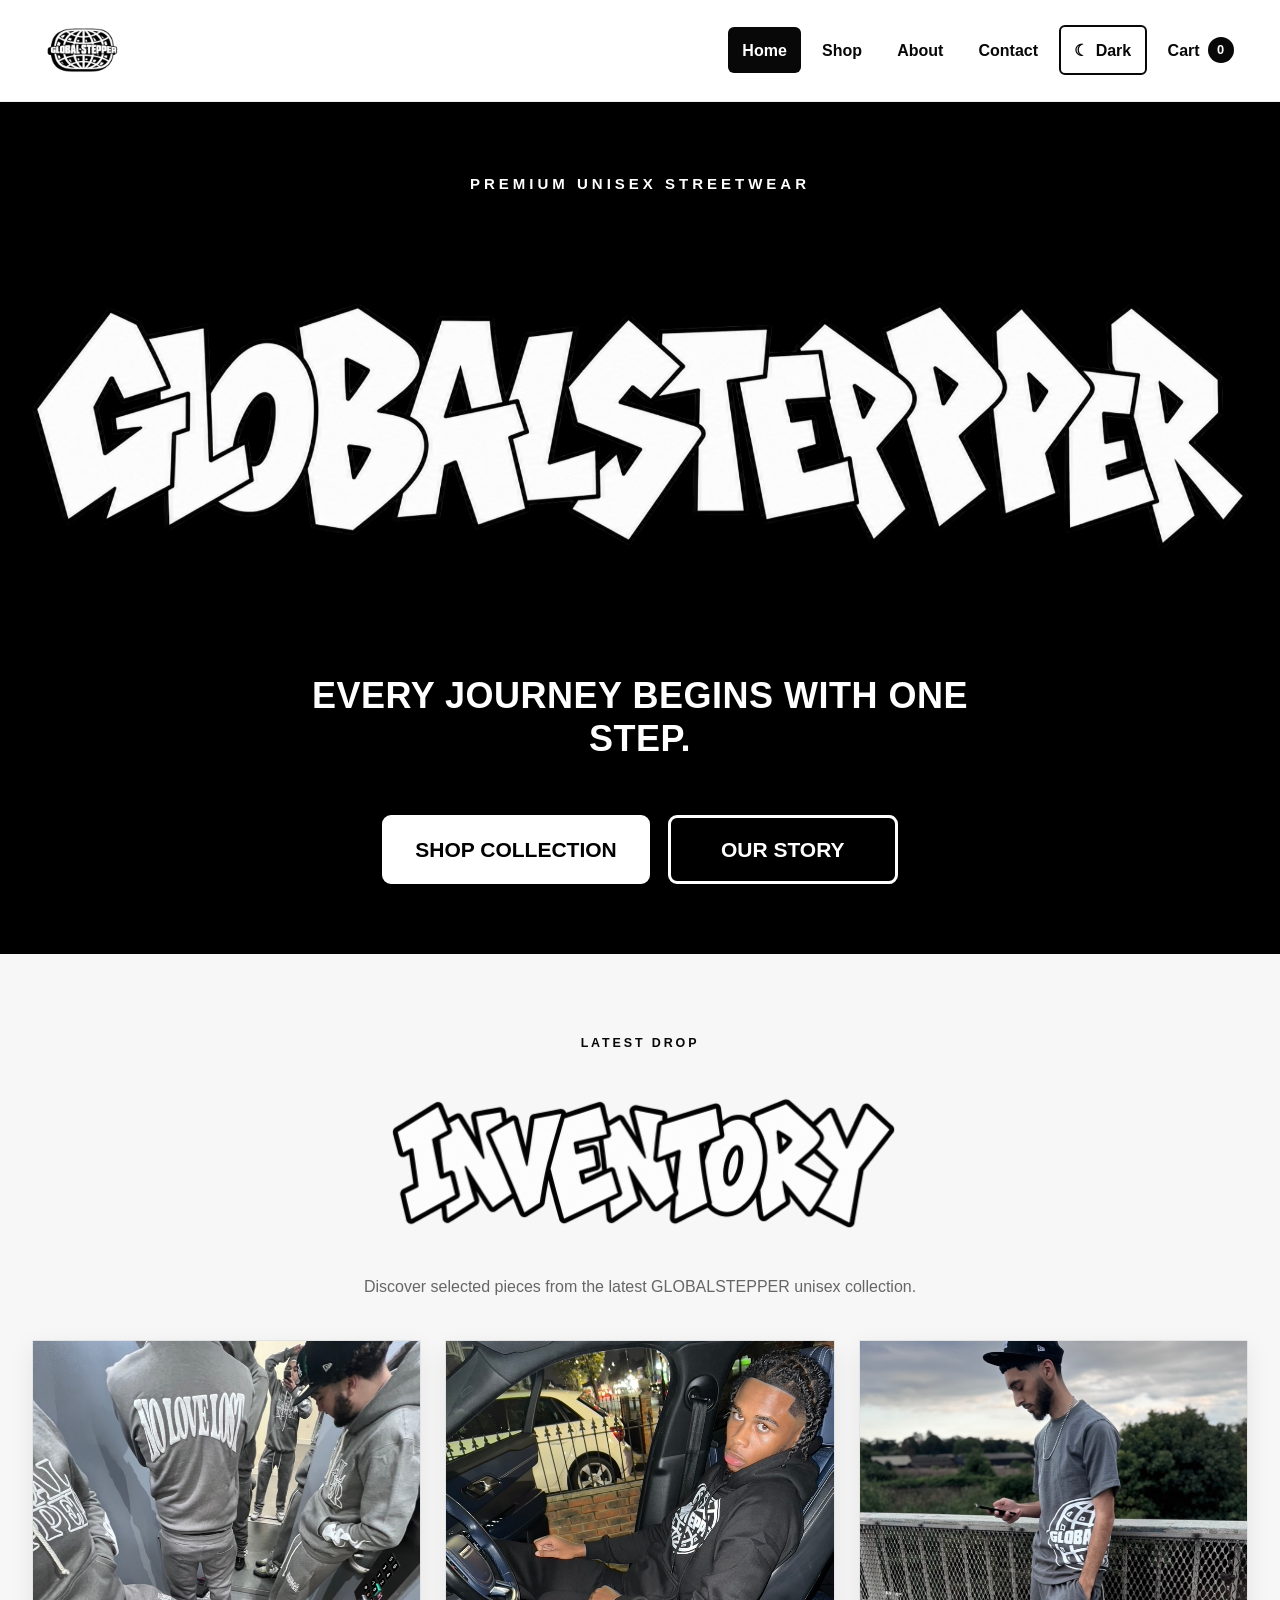
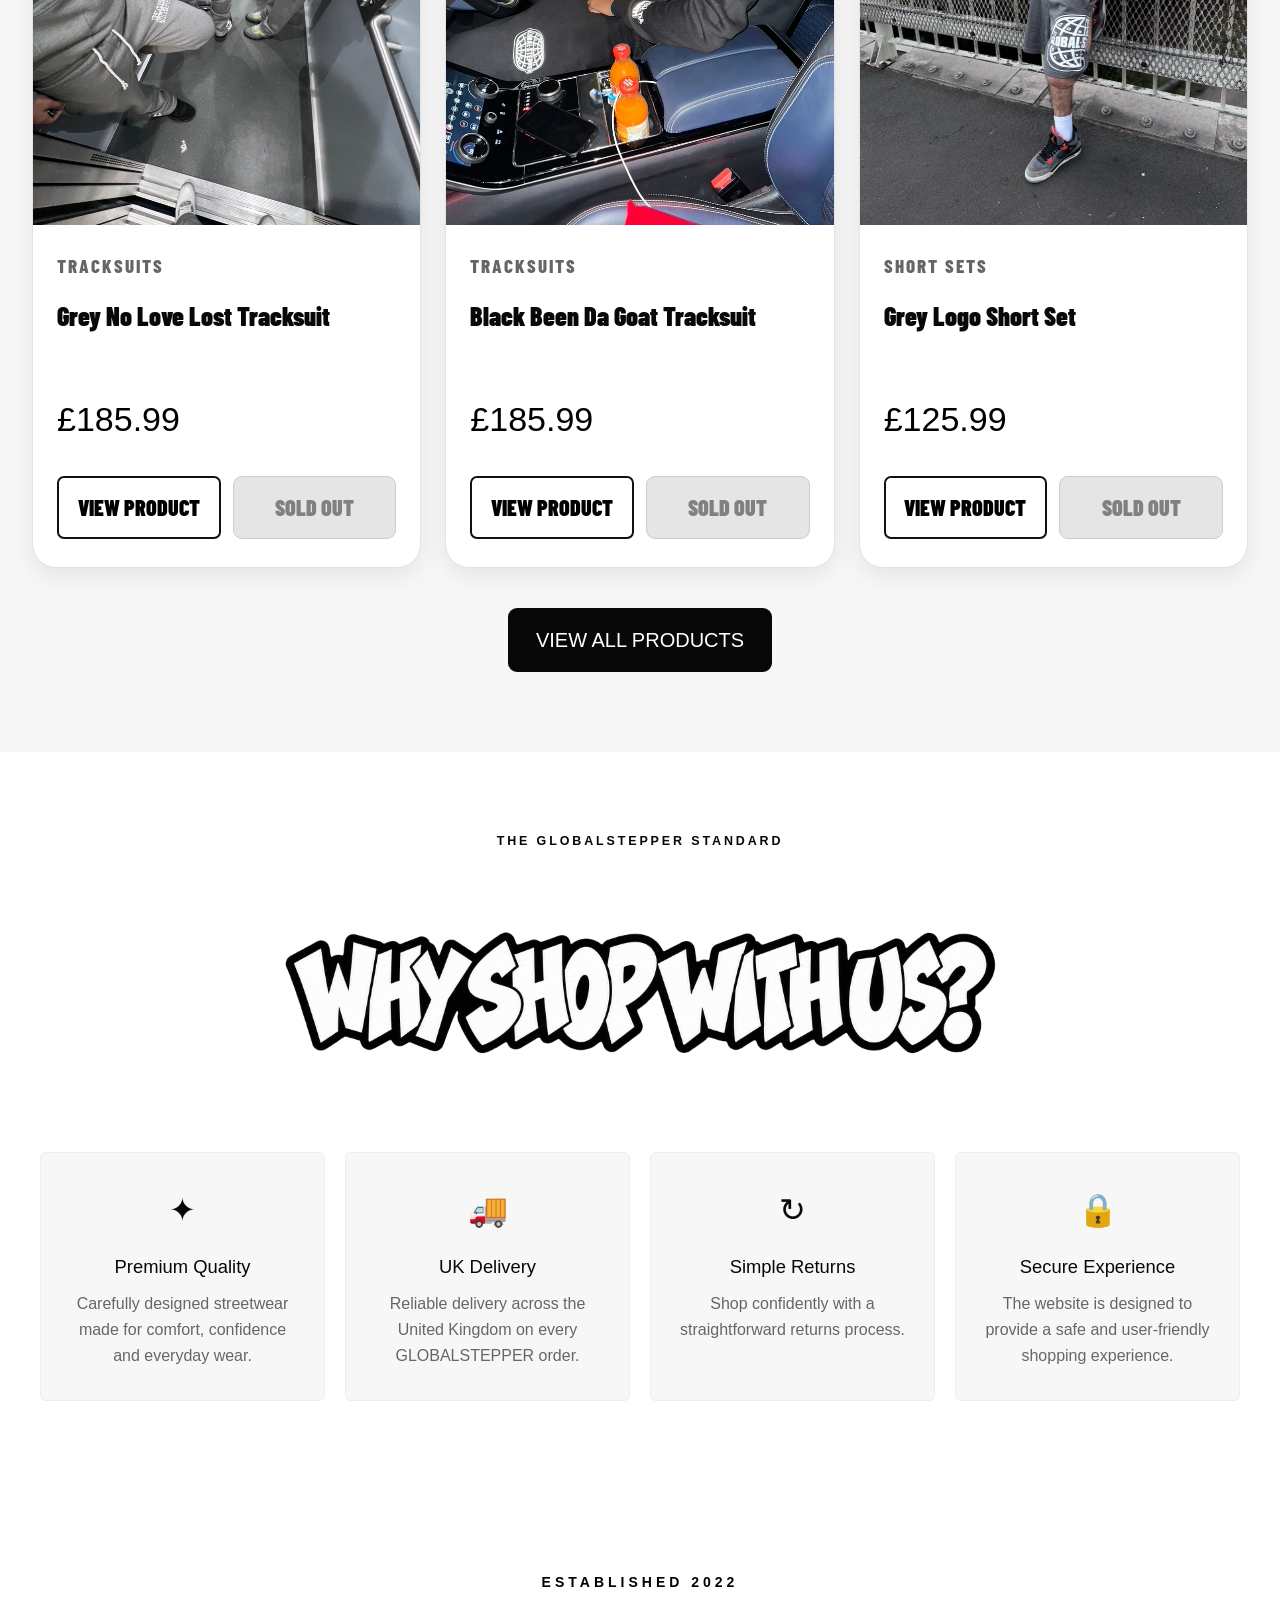
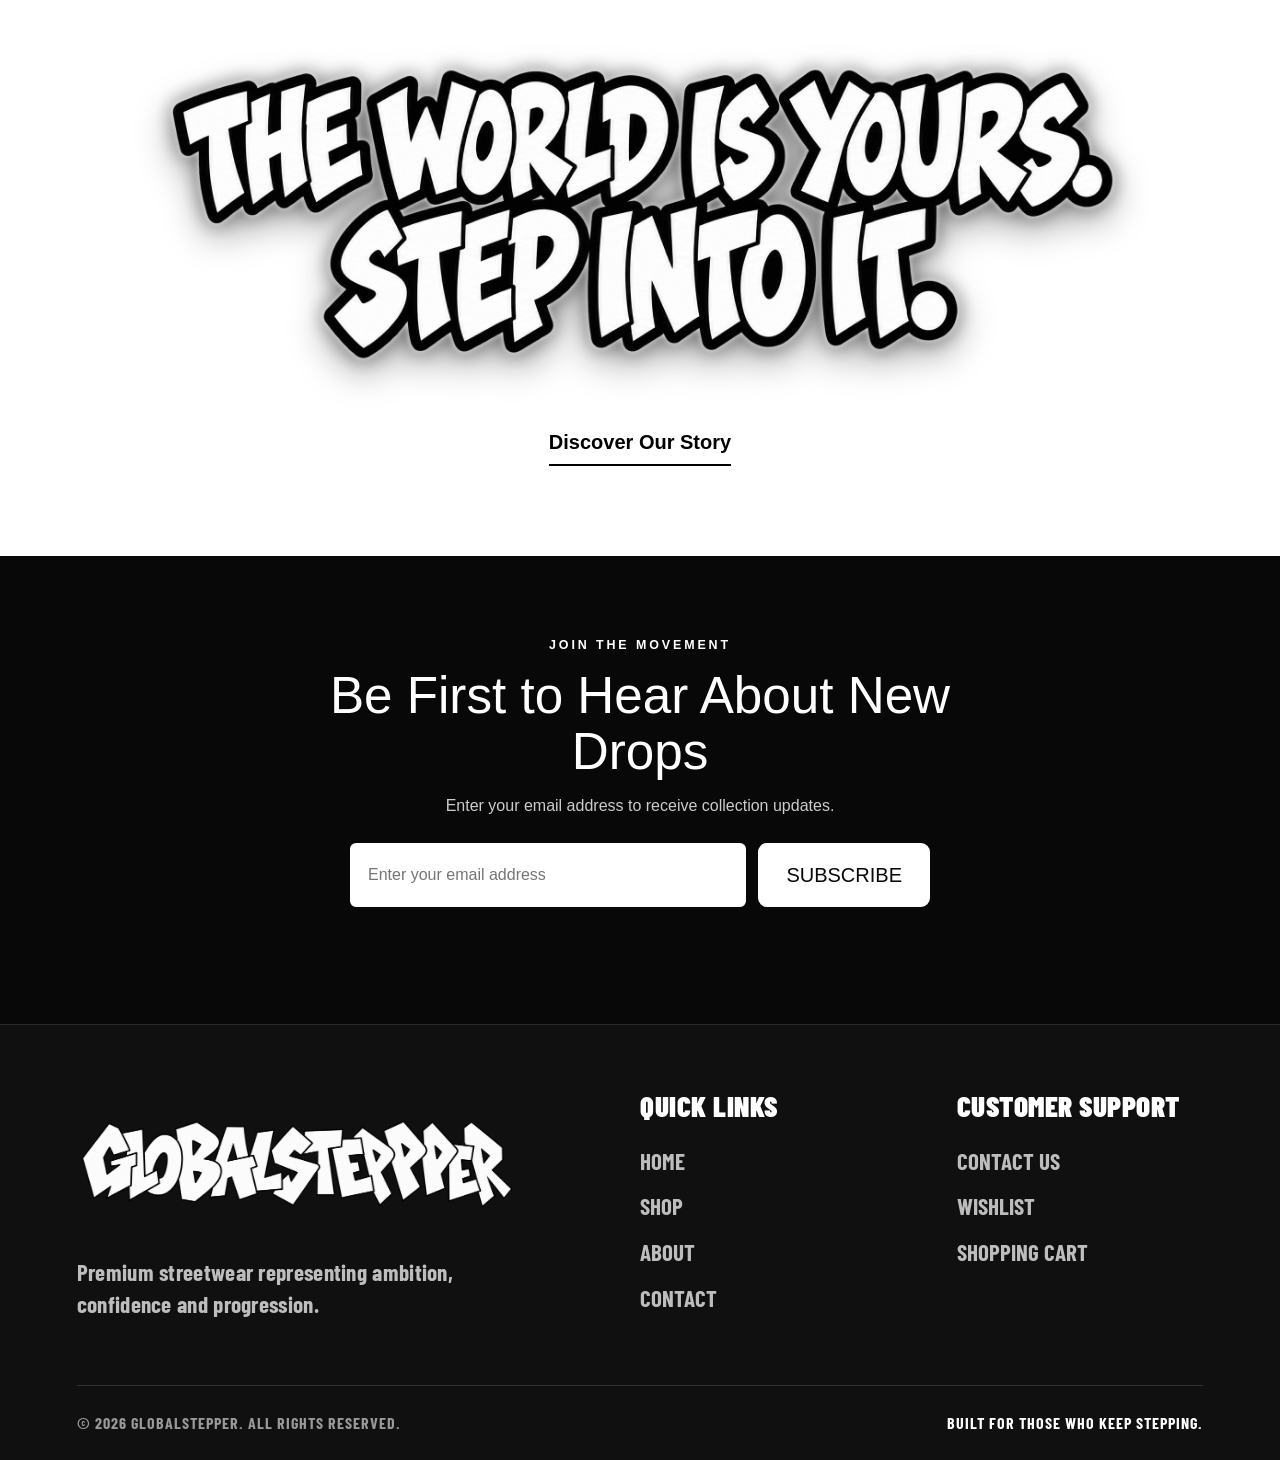
==== commit 20d5024c: "Fix HTML structure for brand story section" ====
--- a/index.html
+++ b/index.html
@@ -983,11 +983,14 @@
 
     <p class="section-label">ESTABLISHED 2022</p>
 
+   
+<div class="gs-chrome-art">
     <img
-      src="media/images/the-world-is-yours.png"
-      alt="The World Is Yours. Step Into It."
-      class="globalstepper-story-slogan"
+        src="media/images/the-world-is-yours.png"
+        alt="The World Is Yours. Step Into It."
+        class="globalstepper-story-slogan"
     >
+</div>
 
     <a href="about.html" class="text-link">
       Discover Our Story
--- a/css/style.css
+++ b/css/style.css
@@ -6160,3 +6160,99 @@
     font-size: 19px;
   }
 }
+
+
+/* ==========================================
+   GLOBALSTEPPER PREMIUM CHROME ANIMATION
+   ========================================== */
+
+.gs-chrome-art {
+    position: relative;
+    isolation: isolate;
+    width: min(100%, 1100px);
+    margin-inline: auto;
+    padding: 12px;
+}
+
+.gs-chrome-art img {
+    display: block;
+    width: 100%;
+    height: auto;
+    object-fit: contain;
+    position: relative;
+    z-index: 1;
+
+    filter:
+        drop-shadow(0 0 3px rgba(255,255,255,.95))
+        drop-shadow(0 0 9px rgba(0,0,0,.45))
+        drop-shadow(0 12px 17px rgba(0,0,0,.35));
+
+    animation: gsChromeGlow 4s ease-in-out infinite;
+}
+
+/* Sweeping silver shine */
+.gs-chrome-art::after {
+    content: "";
+    position: absolute;
+    inset: 0;
+    z-index: 2;
+    pointer-events: none;
+
+    background: linear-gradient(
+        110deg,
+        transparent 35%,
+        rgba(255,255,255,0) 43%,
+        rgba(255,255,255,.95) 49%,
+        rgba(255,255,255,.2) 53%,
+        transparent 60%
+    );
+
+    transform: translateX(-160%) skewX(-15deg);
+    animation: gsChromeSweep 5s ease-in-out infinite;
+    mix-blend-mode: screen;
+}
+
+@keyframes gsChromeGlow {
+    0%, 100% {
+        filter:
+            drop-shadow(0 0 3px white)
+            drop-shadow(0 0 8px rgba(0,0,0,.35))
+            drop-shadow(0 10px 15px rgba(0,0,0,.3));
+    }
+
+    50% {
+        filter:
+            drop-shadow(0 0 7px white)
+            drop-shadow(0 0 16px rgba(0,0,0,.65))
+            drop-shadow(0 15px 22px rgba(0,0,0,.4));
+    }
+}
+
+@keyframes gsChromeSweep {
+    0%, 15% {
+        transform: translateX(-160%) skewX(-15deg);
+    }
+    55%, 100% {
+        transform: translateX(160%) skewX(-15deg);
+    }
+}
+
+/* Mobile and tablet */
+@media (max-width: 768px) {
+    .gs-chrome-art {
+        width: 100%;
+        padding: 6px;
+    }
+}
+
+/* Accessibility */
+@media (prefers-reduced-motion: reduce) {
+    .gs-chrome-art img,
+    .gs-chrome-art::after {
+        animation: none;
+    }
+
+    .gs-chrome-art::after {
+        display: none;
+    }
+}
--- a/css/style.css
+++ b/css/style.css
@@ -6160,3 +6160,99 @@
     font-size: 19px;
   }
 }
+
+
+/* ==========================================
+   GLOBALSTEPPER PREMIUM CHROME ANIMATION
+   ========================================== */
+
+.gs-chrome-art {
+    position: relative;
+    isolation: isolate;
+    width: min(100%, 1100px);
+    margin-inline: auto;
+    padding: 12px;
+}
+
+.gs-chrome-art img {
+    display: block;
+    width: 100%;
+    height: auto;
+    object-fit: contain;
+    position: relative;
+    z-index: 1;
+
+    filter:
+        drop-shadow(0 0 3px rgba(255,255,255,.95))
+        drop-shadow(0 0 9px rgba(0,0,0,.45))
+        drop-shadow(0 12px 17px rgba(0,0,0,.35));
+
+    animation: gsChromeGlow 4s ease-in-out infinite;
+}
+
+/* Sweeping silver shine */
+.gs-chrome-art::after {
+    content: "";
+    position: absolute;
+    inset: 0;
+    z-index: 2;
+    pointer-events: none;
+
+    background: linear-gradient(
+        110deg,
+        transparent 35%,
+        rgba(255,255,255,0) 43%,
+        rgba(255,255,255,.95) 49%,
+        rgba(255,255,255,.2) 53%,
+        transparent 60%
+    );
+
+    transform: translateX(-160%) skewX(-15deg);
+    animation: gsChromeSweep 5s ease-in-out infinite;
+    mix-blend-mode: screen;
+}
+
+@keyframes gsChromeGlow {
+    0%, 100% {
+        filter:
+            drop-shadow(0 0 3px white)
+            drop-shadow(0 0 8px rgba(0,0,0,.35))
+            drop-shadow(0 10px 15px rgba(0,0,0,.3));
+    }
+
+    50% {
+        filter:
+            drop-shadow(0 0 7px white)
+            drop-shadow(0 0 16px rgba(0,0,0,.65))
+            drop-shadow(0 15px 22px rgba(0,0,0,.4));
+    }
+}
+
+@keyframes gsChromeSweep {
+    0%, 15% {
+        transform: translateX(-160%) skewX(-15deg);
+    }
+    55%, 100% {
+        transform: translateX(160%) skewX(-15deg);
+    }
+}
+
+/* Mobile and tablet */
+@media (max-width: 768px) {
+    .gs-chrome-art {
+        width: 100%;
+        padding: 6px;
+    }
+}
+
+/* Accessibility */
+@media (prefers-reduced-motion: reduce) {
+    .gs-chrome-art img,
+    .gs-chrome-art::after {
+        animation: none;
+    }
+
+    .gs-chrome-art::after {
+        display: none;
+    }
+}
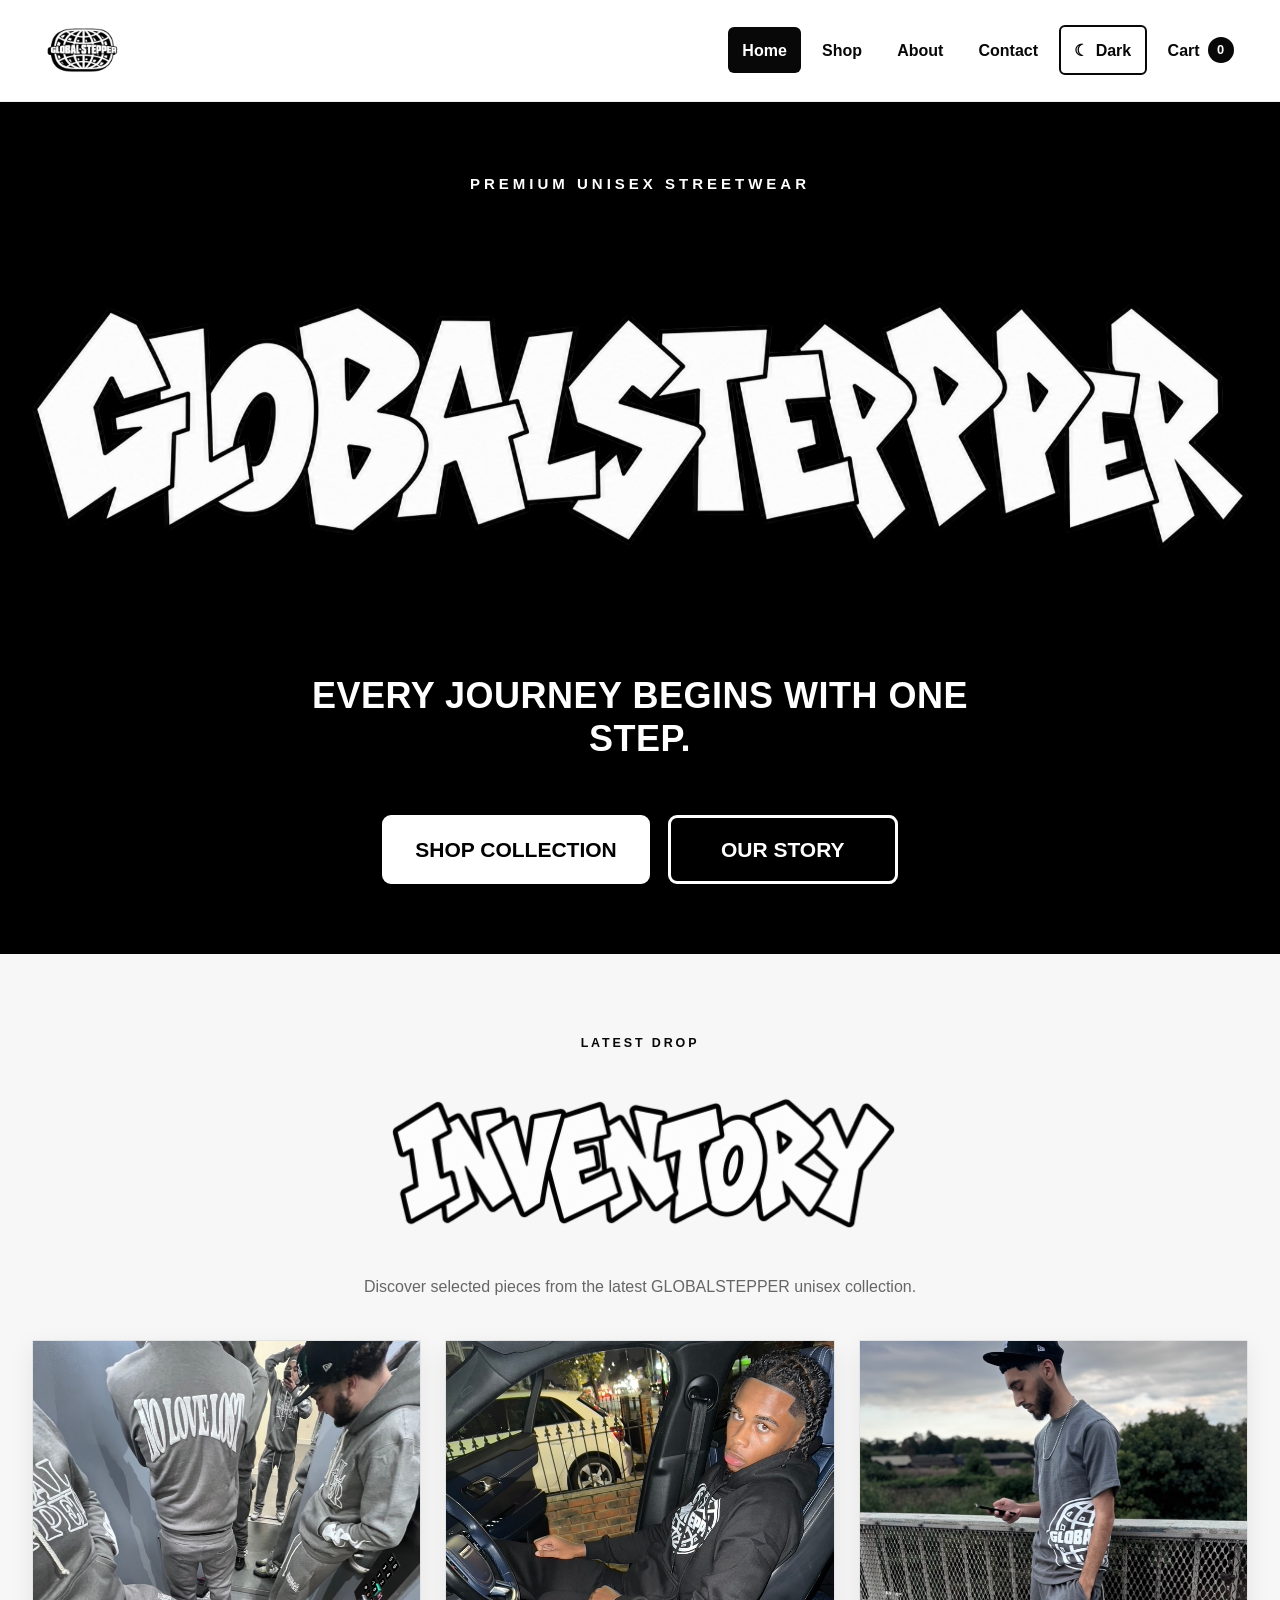
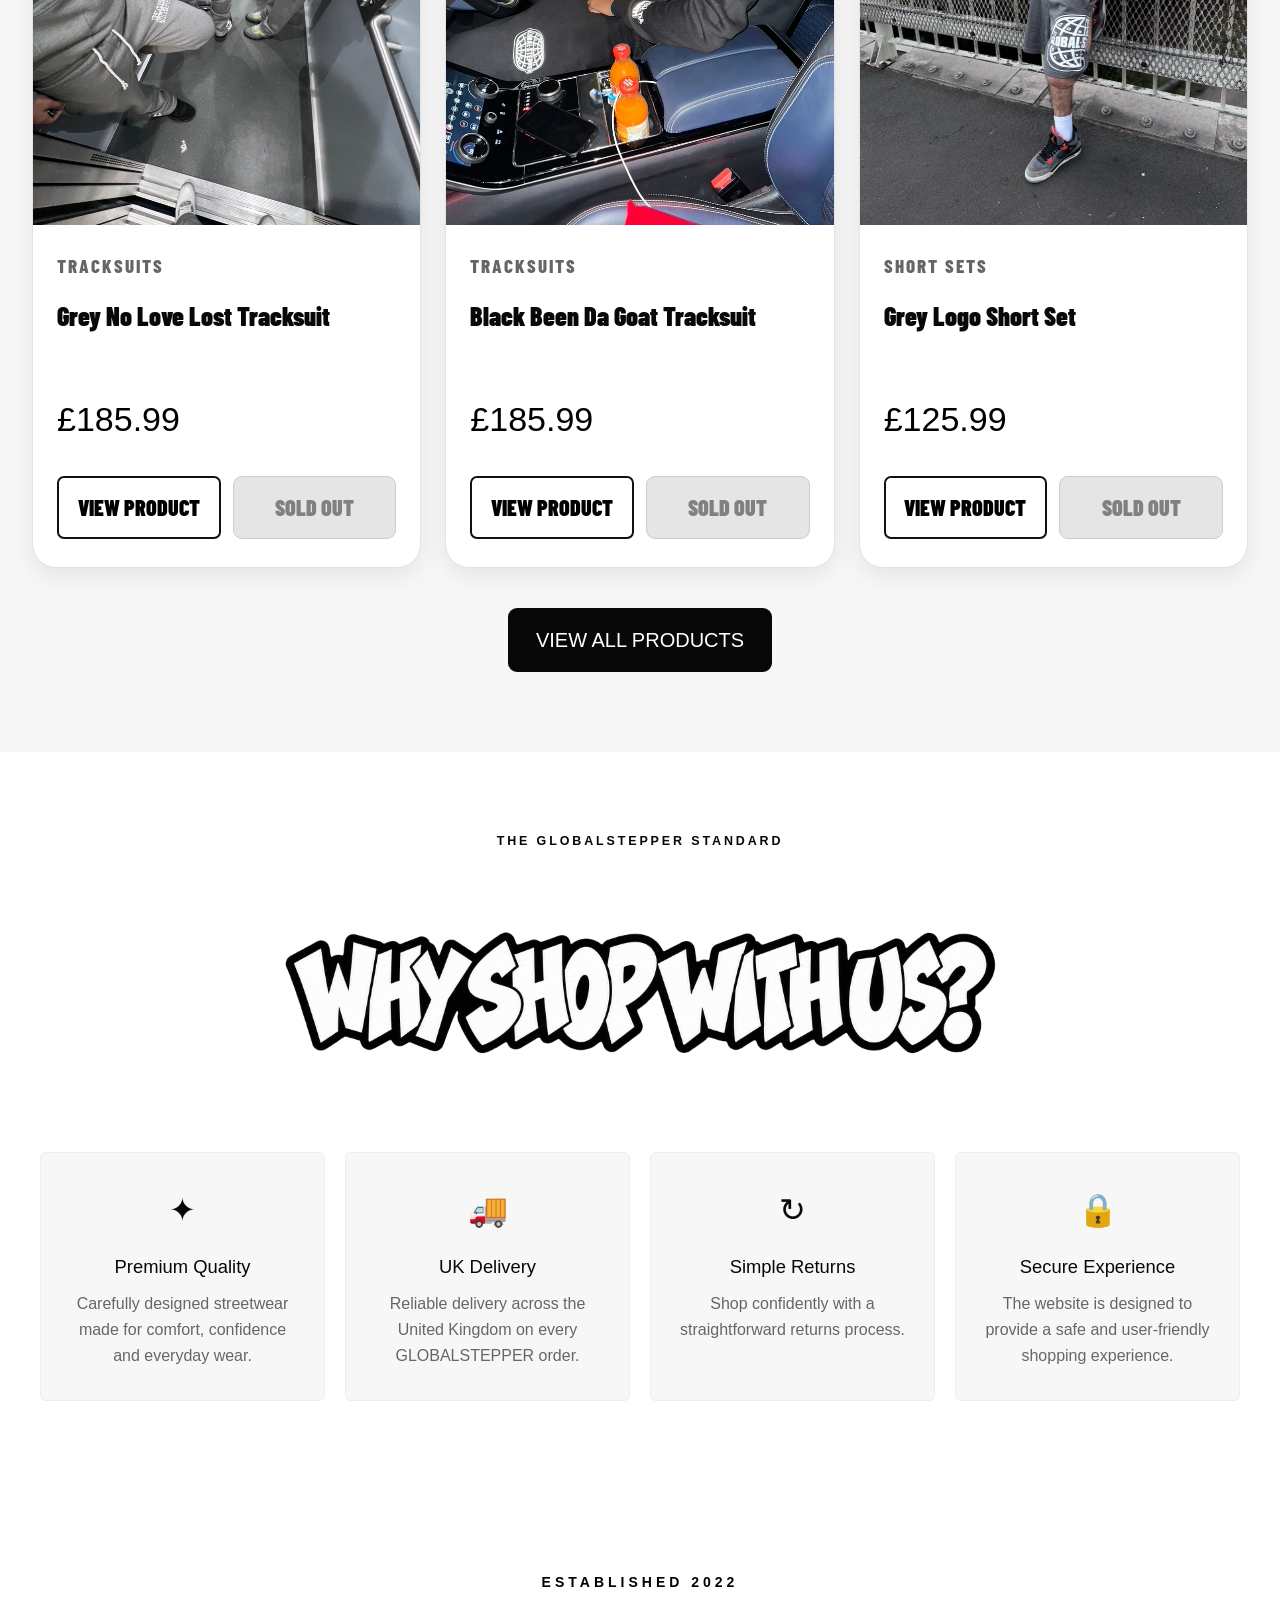
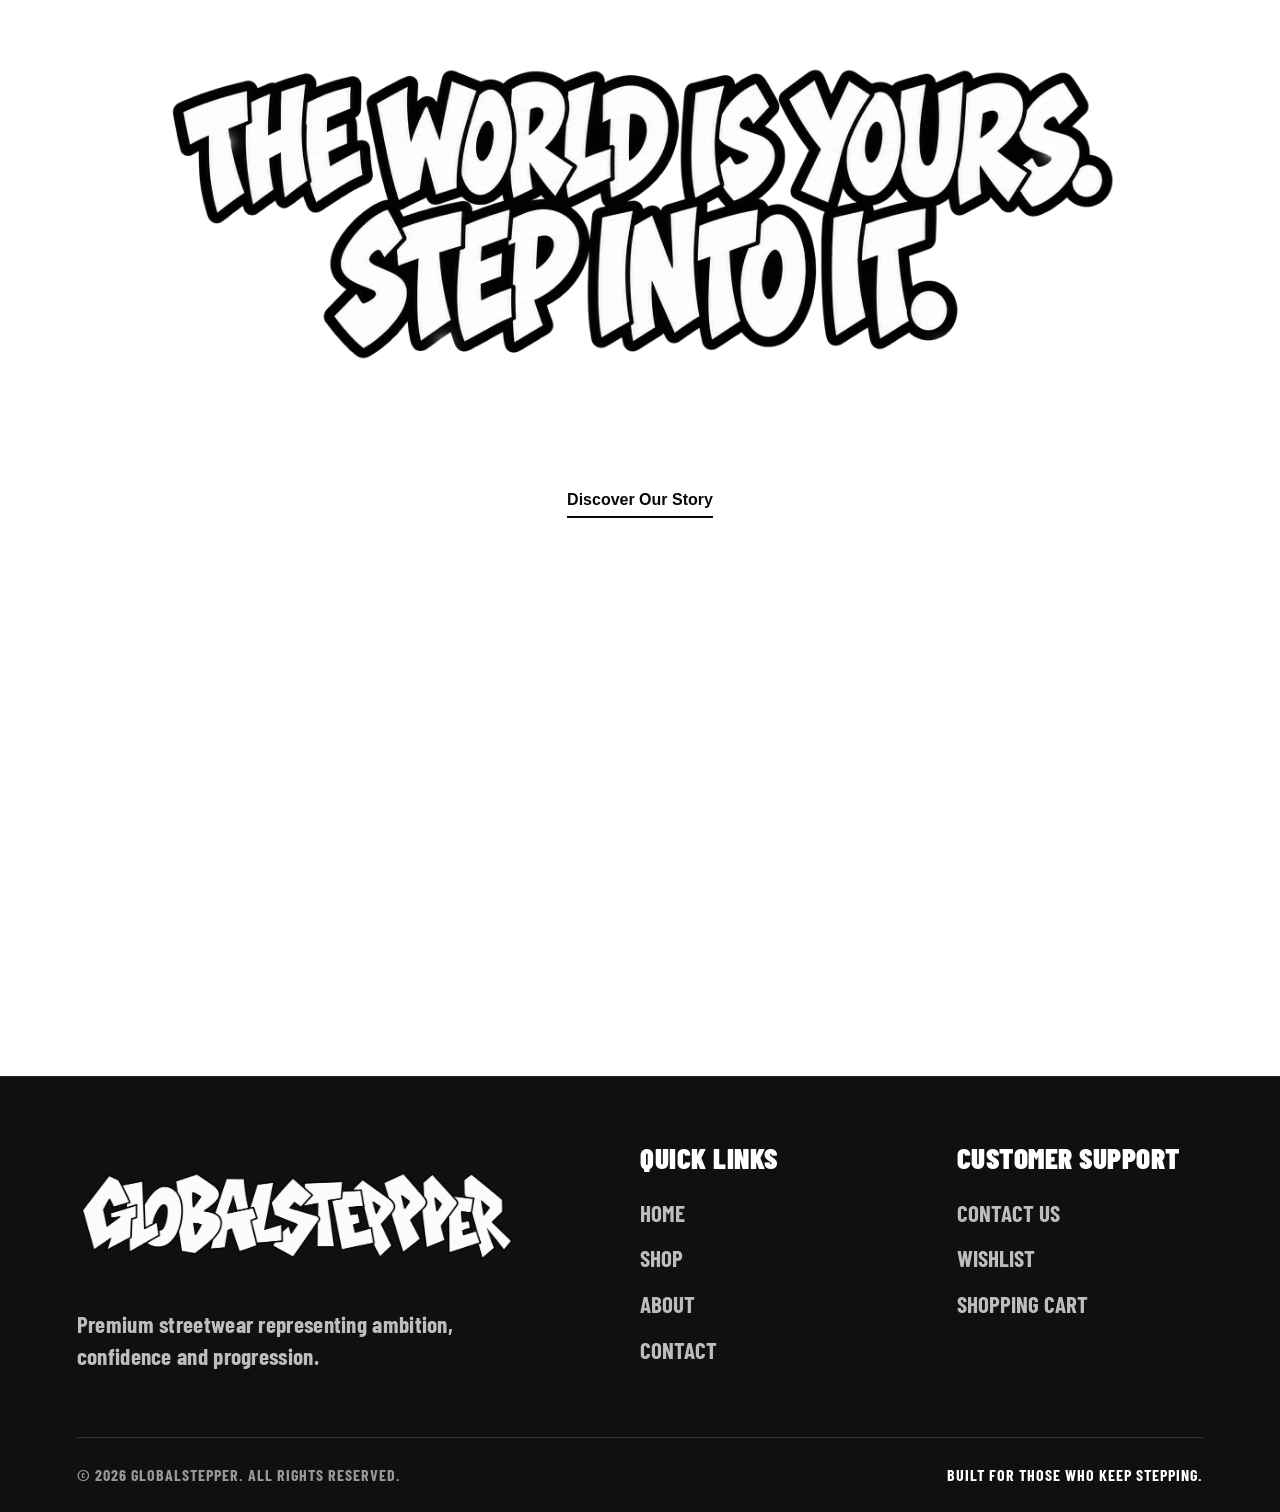
==== commit 244a404a: "Add stars to the gs-chrome-art section Added star elements for visual enhancement." ====
--- a/index.html
+++ b/index.html
@@ -985,11 +985,20 @@
 
    
 <div class="gs-chrome-art">
-    <img
-        src="media/images/the-world-is-yours.png"
-        alt="The World Is Yours. Step Into It."
-        class="globalstepper-story-slogan"
-    >
+  <img
+    src="media/images/the-world-is-yours.png"
+    alt="The World Is Yours. Step Into It."
+    class="globalstepper-story-slogan"
+  >
+
+  <span class="gs-star star-1"></span>
+  <span class="gs-star star-2"></span>
+  <span class="gs-star star-3"></span>
+  <span class="gs-star star-4"></span>
+  <span class="gs-star star-5"></span>
+  <span class="gs-star star-6"></span>
+</div>
+
 </div>
 
     <a href="about.html" class="text-link">
--- a/css/style.css
+++ b/css/style.css
@@ -6162,33 +6162,119 @@
 }
 
 
-/* ==========================================
-   GLOBALSTEPPER PREMIUM CHROME ANIMATION
-   ========================================== */
+/* GLOBALSTEPPER SPARKLING HIGHLIGHTS */
 
 .gs-chrome-art {
-    position: relative;
-    isolation: isolate;
-    width: min(100%, 1100px);
-    margin-inline: auto;
-    padding: 12px;
+  position: relative;
+  isolation: isolate;
+  width: min(100%, 1100px);
+  margin: 0 auto;
+  padding: 12px;
 }
 
 .gs-chrome-art img {
-    display: block;
+  display: block;
+  width: 100%;
+  height: auto;
+  position: relative;
+  z-index: 1;
+  object-fit: contain;
+  animation: none;
+}
+
+/* Sparkling star highlights */
+.gs-chrome-art::before,
+.gs-chrome-art::after {
+  content: "";
+  position: absolute;
+  inset: 0;
+  z-index: 3;
+  pointer-events: none;
+  background-repeat: no-repeat;
+  mix-blend-mode: normal;
+}
+
+/* First group of stars */
+.gs-chrome-art::before {
+  background-image:
+    radial-gradient(circle, #fff 0 2px, transparent 5px),
+    linear-gradient(90deg, transparent 43%, #fff 50%, transparent 57%),
+    linear-gradient(0deg, transparent 43%, #fff 50%, transparent 57%),
+    radial-gradient(circle, #fff 0 2px, transparent 5px);
+
+  background-size:
+    14px 14px,
+    24px 24px,
+    24px 24px,
+    14px 14px;
+
+  background-position:
+    15% 25%,
+    15% 25%,
+    15% 25%,
+    80% 70%;
+
+  filter:
+    drop-shadow(0 0 3px #fff)
+    drop-shadow(0 0 7px #fff);
+
+  animation: gsTwinkleOne 2.4s ease-in-out infinite;
+}
+
+/* Second group of stars */
+.gs-chrome-art::after {
+  background-image:
+    radial-gradient(circle, #fff 0 2px, transparent 5px),
+    linear-gradient(90deg, transparent 43%, #fff 50%, transparent 57%),
+    linear-gradient(0deg, transparent 43%, #fff 50%, transparent 57%),
+    radial-gradient(circle, #fff 0 2px, transparent 5px);
+
+  background-size:
+    12px 12px,
+    20px 20px,
+    20px 20px,
+    12px 12px;
+
+  background-position:
+    85% 30%,
+    85% 30%,
+    85% 30%,
+    30% 78%;
+
+  filter:
+    drop-shadow(0 0 4px #fff)
+    drop-shadow(0 0 9px #fff);
+
+  animation: gsTwinkleTwo 3.1s ease-in-out infinite;
+}
+
+@keyframes gsTwinkleOne {
+  0%, 100% { opacity: 0.15; }
+  40% { opacity: 1; }
+  65% { opacity: 0.3; }
+}
+
+@keyframes gsTwinkleTwo {
+  0%, 100% { opacity: 0.1; }
+  55% { opacity: 1; }
+  80% { opacity: 0.2; }
+}
+
+@media (max-width: 768px) {
+  .gs-chrome-art {
     width: 100%;
-    height: auto;
-    object-fit: contain;
-    position: relative;
-    z-index: 1;
-
-    filter:
-        drop-shadow(0 0 3px rgba(255,255,255,.95))
-        drop-shadow(0 0 9px rgba(0,0,0,.45))
-        drop-shadow(0 12px 17px rgba(0,0,0,.35));
-
-    animation: gsChromeGlow 4s ease-in-out infinite;
-}
+    padding: 6px;
+  }
+}
+
+@media (prefers-reduced-motion: reduce) {
+  .gs-chrome-art::before,
+  .gs-chrome-art::after {
+    animation: none;
+    opacity: 0.6;
+  }
+}
+
 
 /* Sweeping silver shine */
 .gs-chrome-art::after {
@@ -6256,3 +6342,58 @@
         display: none;
     }
 }
+
+/* GLOBALSTEPPER SPARKLING HIGHLIGHTS */
+
+.gs-chrome-art::before {
+    content: "";
+    position: absolute;
+    inset: 0;
+    z-index: 3;
+    pointer-events: none;
+
+    background-image:
+        radial-gradient(circle, white 0 2px, transparent 5px),
+        radial-gradient(circle, white 0 3px, transparent 7px),
+        radial-gradient(circle, white 0 2px, transparent 6px),
+        radial-gradient(circle, white 0 3px, transparent 7px);
+
+    background-size:
+        12px 12px,
+        16px 16px,
+        12px 12px,
+        16px 16px;
+
+    background-position:
+        12% 28%,
+        88% 30%,
+        32% 80%,
+        78% 82%;
+
+    background-repeat: no-repeat;
+
+    filter:
+        drop-shadow(0 0 4px white)
+        drop-shadow(0 0 8px white);
+
+    animation: gsSparkle 3s ease-in-out infinite;
+}
+
+@keyframes gsSparkle {
+    0%, 100% {
+        opacity: 0.15;
+        transform: scale(0.98);
+    }
+
+    50% {
+        opacity: 1;
+        transform: scale(1.02);
+    }
+}
+
+@media (prefers-reduced-motion: reduce) {
+    .gs-chrome-art::before {
+        animation: none;
+        opacity: 0.5;
+    }
+}
--- a/css/style.css
+++ b/css/style.css
@@ -6162,33 +6162,119 @@
 }
 
 
-/* ==========================================
-   GLOBALSTEPPER PREMIUM CHROME ANIMATION
-   ========================================== */
+/* GLOBALSTEPPER SPARKLING HIGHLIGHTS */
 
 .gs-chrome-art {
-    position: relative;
-    isolation: isolate;
-    width: min(100%, 1100px);
-    margin-inline: auto;
-    padding: 12px;
+  position: relative;
+  isolation: isolate;
+  width: min(100%, 1100px);
+  margin: 0 auto;
+  padding: 12px;
 }
 
 .gs-chrome-art img {
-    display: block;
+  display: block;
+  width: 100%;
+  height: auto;
+  position: relative;
+  z-index: 1;
+  object-fit: contain;
+  animation: none;
+}
+
+/* Sparkling star highlights */
+.gs-chrome-art::before,
+.gs-chrome-art::after {
+  content: "";
+  position: absolute;
+  inset: 0;
+  z-index: 3;
+  pointer-events: none;
+  background-repeat: no-repeat;
+  mix-blend-mode: normal;
+}
+
+/* First group of stars */
+.gs-chrome-art::before {
+  background-image:
+    radial-gradient(circle, #fff 0 2px, transparent 5px),
+    linear-gradient(90deg, transparent 43%, #fff 50%, transparent 57%),
+    linear-gradient(0deg, transparent 43%, #fff 50%, transparent 57%),
+    radial-gradient(circle, #fff 0 2px, transparent 5px);
+
+  background-size:
+    14px 14px,
+    24px 24px,
+    24px 24px,
+    14px 14px;
+
+  background-position:
+    15% 25%,
+    15% 25%,
+    15% 25%,
+    80% 70%;
+
+  filter:
+    drop-shadow(0 0 3px #fff)
+    drop-shadow(0 0 7px #fff);
+
+  animation: gsTwinkleOne 2.4s ease-in-out infinite;
+}
+
+/* Second group of stars */
+.gs-chrome-art::after {
+  background-image:
+    radial-gradient(circle, #fff 0 2px, transparent 5px),
+    linear-gradient(90deg, transparent 43%, #fff 50%, transparent 57%),
+    linear-gradient(0deg, transparent 43%, #fff 50%, transparent 57%),
+    radial-gradient(circle, #fff 0 2px, transparent 5px);
+
+  background-size:
+    12px 12px,
+    20px 20px,
+    20px 20px,
+    12px 12px;
+
+  background-position:
+    85% 30%,
+    85% 30%,
+    85% 30%,
+    30% 78%;
+
+  filter:
+    drop-shadow(0 0 4px #fff)
+    drop-shadow(0 0 9px #fff);
+
+  animation: gsTwinkleTwo 3.1s ease-in-out infinite;
+}
+
+@keyframes gsTwinkleOne {
+  0%, 100% { opacity: 0.15; }
+  40% { opacity: 1; }
+  65% { opacity: 0.3; }
+}
+
+@keyframes gsTwinkleTwo {
+  0%, 100% { opacity: 0.1; }
+  55% { opacity: 1; }
+  80% { opacity: 0.2; }
+}
+
+@media (max-width: 768px) {
+  .gs-chrome-art {
     width: 100%;
-    height: auto;
-    object-fit: contain;
-    position: relative;
-    z-index: 1;
-
-    filter:
-        drop-shadow(0 0 3px rgba(255,255,255,.95))
-        drop-shadow(0 0 9px rgba(0,0,0,.45))
-        drop-shadow(0 12px 17px rgba(0,0,0,.35));
-
-    animation: gsChromeGlow 4s ease-in-out infinite;
-}
+    padding: 6px;
+  }
+}
+
+@media (prefers-reduced-motion: reduce) {
+  .gs-chrome-art::before,
+  .gs-chrome-art::after {
+    animation: none;
+    opacity: 0.6;
+  }
+}
+
 
 /* Sweeping silver shine */
 .gs-chrome-art::after {
@@ -6256,3 +6342,58 @@
         display: none;
     }
 }
+
+/* GLOBALSTEPPER SPARKLING HIGHLIGHTS */
+
+.gs-chrome-art::before {
+    content: "";
+    position: absolute;
+    inset: 0;
+    z-index: 3;
+    pointer-events: none;
+
+    background-image:
+        radial-gradient(circle, white 0 2px, transparent 5px),
+        radial-gradient(circle, white 0 3px, transparent 7px),
+        radial-gradient(circle, white 0 2px, transparent 6px),
+        radial-gradient(circle, white 0 3px, transparent 7px);
+
+    background-size:
+        12px 12px,
+        16px 16px,
+        12px 12px,
+        16px 16px;
+
+    background-position:
+        12% 28%,
+        88% 30%,
+        32% 80%,
+        78% 82%;
+
+    background-repeat: no-repeat;
+
+    filter:
+        drop-shadow(0 0 4px white)
+        drop-shadow(0 0 8px white);
+
+    animation: gsSparkle 3s ease-in-out infinite;
+}
+
+@keyframes gsSparkle {
+    0%, 100% {
+        opacity: 0.15;
+        transform: scale(0.98);
+    }
+
+    50% {
+        opacity: 1;
+        transform: scale(1.02);
+    }
+}
+
+@media (prefers-reduced-motion: reduce) {
+    .gs-chrome-art::before {
+        animation: none;
+        opacity: 0.5;
+    }
+}
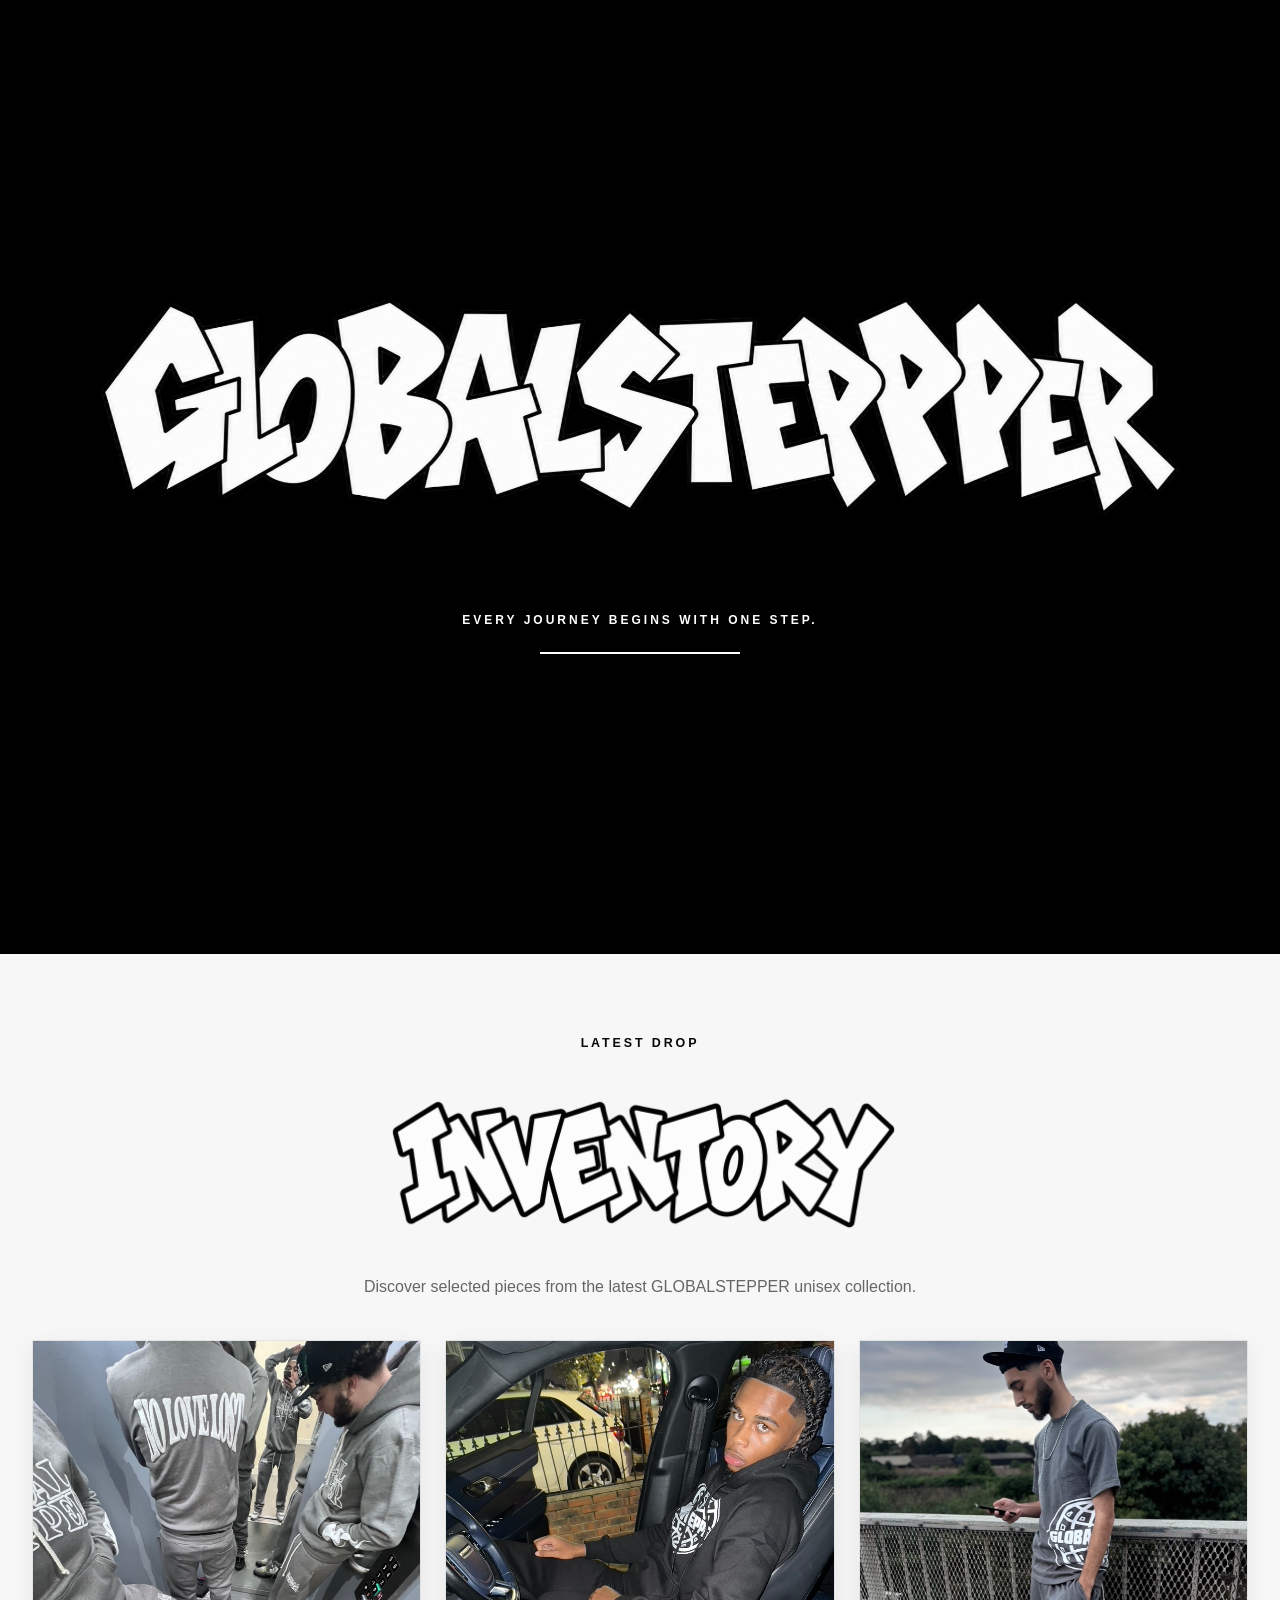
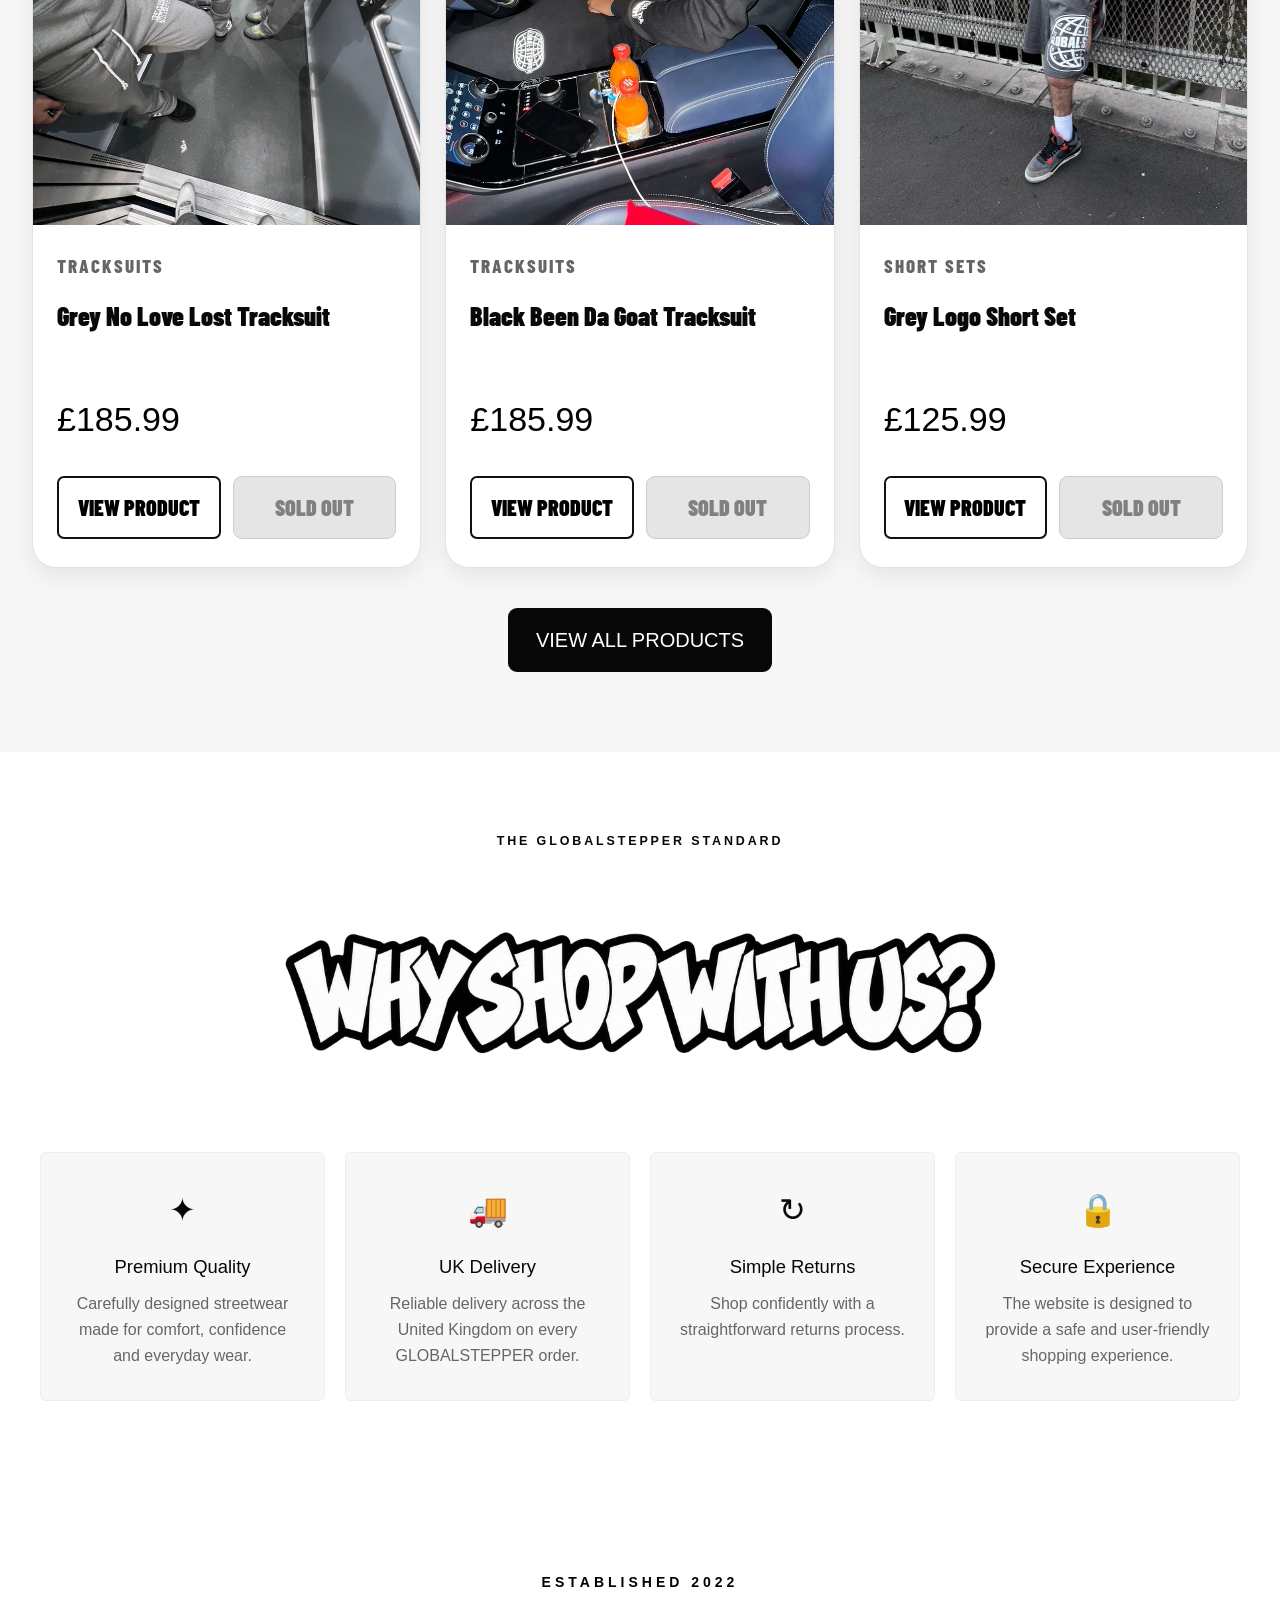
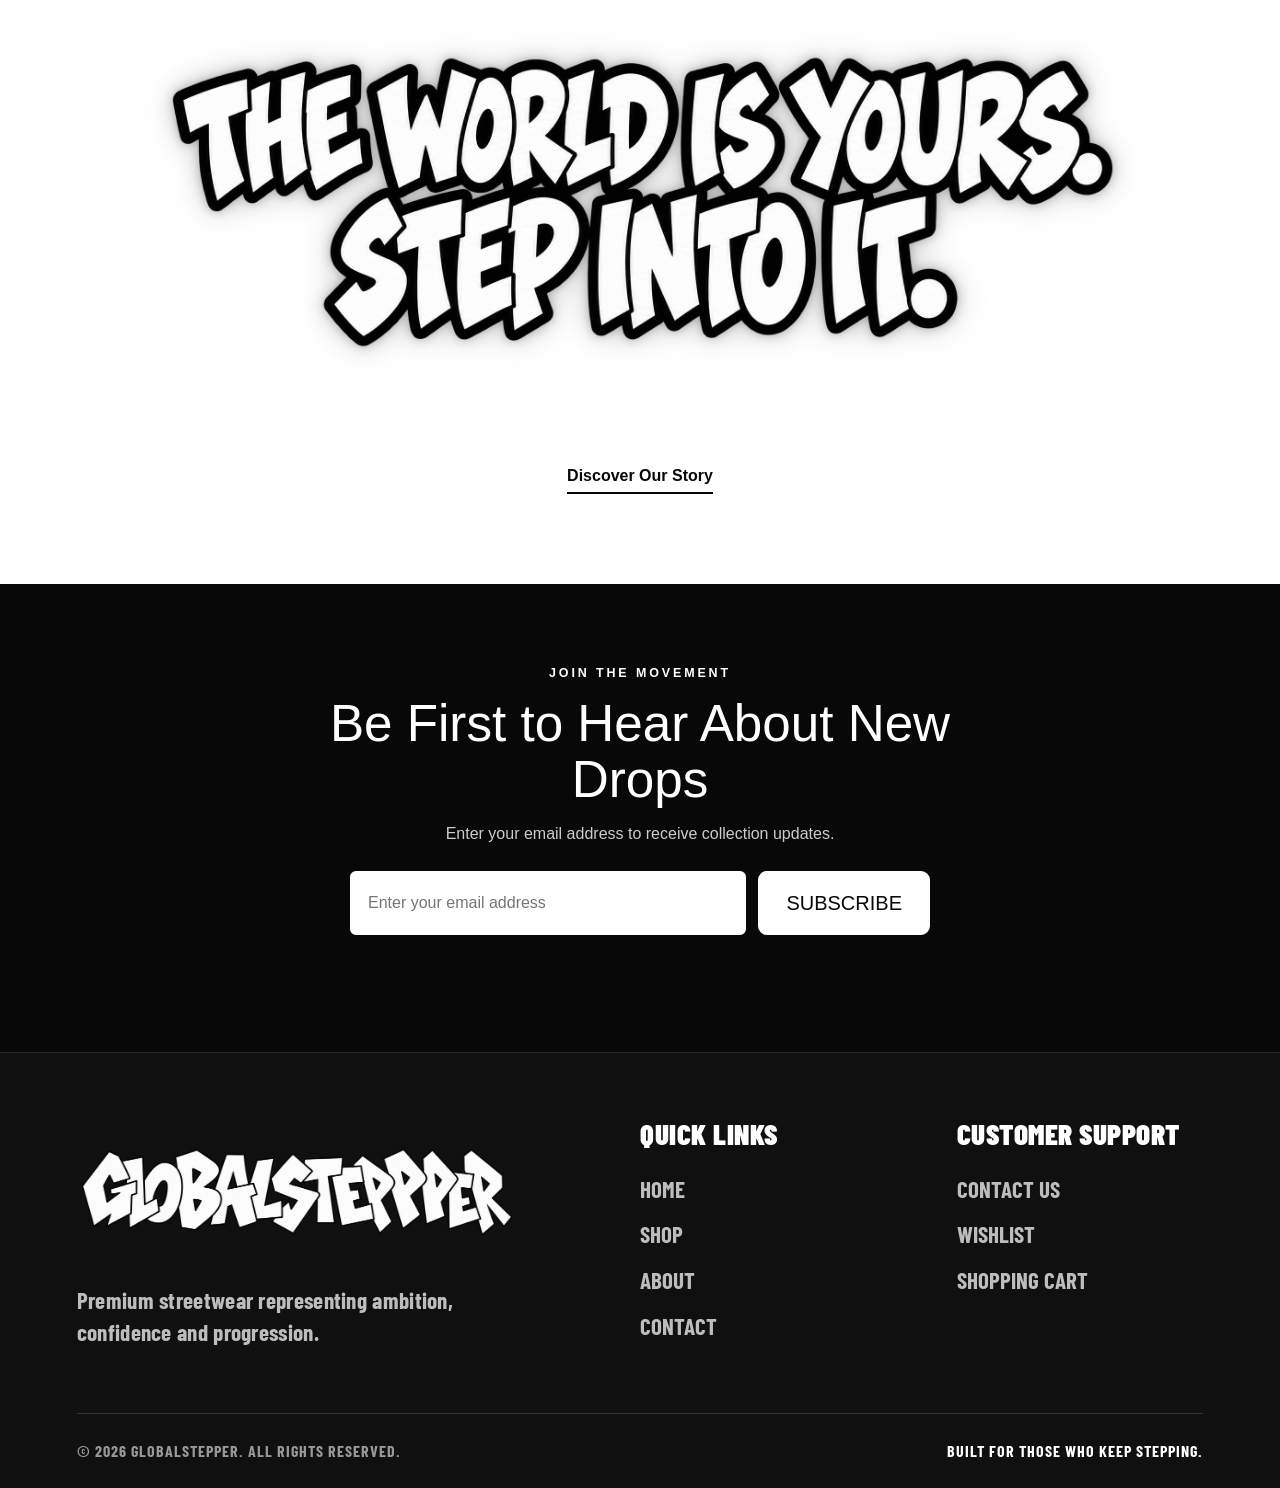
==== commit dce15cc6: "Update index.html" ====
--- a/index.html
+++ b/index.html
@@ -753,7 +753,7 @@
 
         <h2 id="featured-heading" class="inventory-heading">
           <img
-            src="media/images/inventory.png"
+            src="media/images/inventory.png?v=3"
             alt="INVENTORY"
             class="inventory-logo"
             onerror="this.style.display='none';document.getElementById('inventory-fallback').style.display='block';"
--- a/css/style.css
+++ b/css/style.css
@@ -6162,24 +6162,124 @@
 }
 
 
-/* GLOBALSTEPPER SPARKLING HIGHLIGHTS */
+/* GLOBALSTEPPER DIAMOND SPARKLES */
 
 .gs-chrome-art {
   position: relative;
-  isolation: isolate;
   width: min(100%, 1100px);
   margin: 0 auto;
-  padding: 12px;
+  isolation: isolate;
 }
 
 .gs-chrome-art img {
   display: block;
   width: 100%;
   height: auto;
-  position: relative;
-  z-index: 1;
-  object-fit: contain;
+  margin: 0 auto;
   animation: none;
+}
+
+.gs-chrome-art::before,
+.gs-chrome-art::after {
+  content: none;
+}
+
+.gs-star {
+  position: absolute;
+  z-index: 5;
+  width: clamp(12px, 2.4vw, 30px);
+  aspect-ratio: 1;
+  pointer-events: none;
+
+  background: white;
+
+  clip-path: polygon(
+    50% 0%,
+    57% 40%,
+    100% 50%,
+    57% 60%,
+    50% 100%,
+    43% 60%,
+    0% 50%,
+    43% 40%
+  );
+
+  filter: drop-shadow(0 0 4px white);
+
+  opacity: 0;
+  transform: translate(-50%, -50%) scale(0.2);
+
+  animation: gsDiamondSparkle 2.8s ease-in-out infinite;
+}
+
+.star-1 {
+  top: 22%;
+  left: 15%;
+  animation-delay: 0s;
+}
+
+.star-2 {
+  top: 55%;
+  left: 35%;
+  animation-delay: 0.5s;
+}
+
+.star-3 {
+  top: 30%;
+  left: 62%;
+  animation-delay: 1.1s;
+}
+
+.star-4 {
+  top: 70%;
+  left: 82%;
+  animation-delay: 1.7s;
+}
+
+.star-5 {
+  top: 45%;
+  left: 90%;
+  animation-delay: 2.2s;
+}
+
+.star-6 {
+  top: 78%;
+  left: 22%;
+  animation-delay: 0.9s;
+}
+
+@keyframes gsDiamondSparkle {
+  0%, 18%, 55%, 100% {
+    opacity: 0;
+    transform:
+      translate(-50%, -50%)
+      scale(0.2)
+      rotate(0deg);
+  }
+
+  32% {
+    opacity: 1;
+    transform:
+      translate(-50%, -50%)
+      scale(1.35)
+      rotate(35deg);
+  }
+
+  43% {
+    opacity: 0.75;
+    transform:
+      translate(-50%, -50%)
+      scale(0.85)
+      rotate(65deg);
+  }
+}
+
+@media (prefers-reduced-motion: reduce) {
+  .gs-star {
+    animation: none;
+    opacity: 0.8;
+    transform: translate(-50%, -50%) scale(1);
+  }
 }
 
 /* Sparkling star highlights */
@@ -6397,3 +6497,266 @@
         opacity: 0.5;
     }
 }
+
+
+
+/* =========================================
+   GLOBALSTEPPER PREMIUM DIAMOND + GLITTER
+   ========================================= */
+
+.gs-chrome-art {
+  position: relative;
+  isolation: isolate;
+  width: min(100%, 1100px);
+  margin: 0 auto;
+}
+
+.gs-chrome-art .globalstepper-story-slogan {
+  display: block;
+  width: 100%;
+  height: auto;
+  margin: 0 auto;
+  animation: none;
+}
+
+/* Remove old circular sparkle overlays */
+
+.gs-chrome-art::before,
+.gs-chrome-art::after {
+  content: none !important;
+}
+
+/* Main sparkle elements */
+
+.gs-chrome-art .gs-star {
+  position: absolute;
+  display: block;
+  z-index: 10;
+  pointer-events: none;
+
+  width: var(--sparkle-size, 28px);
+  height: var(--sparkle-size, 28px);
+
+  opacity: 0;
+
+  background: linear-gradient(
+    135deg,
+    #555 0%,
+    #b7b7b7 28%,
+    #ffffff 50%,
+    #999 72%,
+    #444 100%
+  );
+
+  clip-path: polygon(
+    50% 0%,
+    55% 42%,
+    100% 50%,
+    55% 58%,
+    50% 100%,
+    45% 58%,
+    0% 50%,
+    45% 42%
+  );
+
+  filter: drop-shadow(0 0 3px #aaa);
+
+  animation:
+    gsLuxuryFlash var(--speed, 3.4s)
+    ease-in-out infinite;
+
+  animation-delay: var(--delay, 0s);
+}
+
+/* Large diamond sparkles */
+
+.gs-chrome-art .star-1 {
+  top: 24%;
+  left: 16%;
+  --sparkle-size: 38px;
+  --speed: 3.5s;
+  --delay: -0.4s;
+}
+
+.gs-chrome-art .star-2 {
+  top: 42%;
+  left: 66%;
+  --sparkle-size: 32px;
+  --speed: 4.2s;
+  --delay: -1.8s;
+}
+
+.gs-chrome-art .star-3 {
+  top: 73%;
+  left: 30%;
+  --sparkle-size: 35px;
+  --speed: 3.8s;
+  --delay: -2.4s;
+}
+
+/* Smaller glitter highlights */
+
+.gs-chrome-art .star-4 {
+  top: 31%;
+  left: 38%;
+  --sparkle-size: 13px;
+  --speed: 2.1s;
+  --delay: -0.8s;
+}
+
+.gs-chrome-art .star-5 {
+  top: 68%;
+  left: 81%;
+  --sparkle-size: 10px;
+  --speed: 2.7s;
+  --delay: -1.5s;
+}
+
+.gs-chrome-art .star-6 {
+  top: 48%;
+  left: 91%;
+  --sparkle-size: 15px;
+  --speed: 2.3s;
+  --delay: -0.2s;
+}
+
+/* Fast diamond reflection animation */
+
+@keyframes gsLuxuryFlash {
+
+  0%, 12%, 45%, 100% {
+    opacity: 0;
+    transform:
+      translate(-50%, -50%)
+      scale(0.15)
+      rotate(-15deg);
+  }
+
+  18% {
+    opacity: 0.6;
+    transform:
+      translate(-50%, -50%)
+      scale(0.7)
+      rotate(0deg);
+  }
+
+  23% {
+    opacity: 1;
+    transform:
+      translate(-50%, -50%)
+      scale(1.25)
+      rotate(20deg);
+  }
+
+  29% {
+    opacity: 0.9;
+    transform:
+      translate(-50%, -50%)
+      scale(0.8)
+      rotate(35deg);
+  }
+
+  36% {
+    opacity: 0;
+    transform:
+      translate(-50%, -50%)
+      scale(0.1)
+      rotate(45deg);
+  }
+}
+
+/* Responsive sizes */
+
+@media (max-width: 768px) {
+
+  .gs-chrome-art .star-1,
+  .gs-chrome-art .star-2,
+  .gs-chrome-art .star-3 {
+    --sparkle-size: 23px;
+  }
+
+  .gs-chrome-art .star-4,
+  .gs-chrome-art .star-5,
+  .gs-chrome-art .star-6 {
+    --sparkle-size: 9px;
+  }
+}
+
+@media (prefers-reduced-motion: reduce) {
+  .gs-chrome-art .gs-star {
+    animation: none;
+    opacity: 0.7;
+    transform: translate(-50%, -50%);
+  }
+}
+
+
+/* GLOBALSTEPPER SILVER OUTLINE GLOW */
+
+.gs-chrome-art .gs-star {
+  background: linear-gradient(
+    135deg,
+    #555555 0%,
+    #999999 25%,
+    #ffffff 50%,
+    #888888 75%,
+    #444444 100%
+  );
+
+  filter:
+    drop-shadow(0 0 2px #555555)
+    drop-shadow(0 0 5px #888888)
+    drop-shadow(0 0 9px rgba(100,100,100,0.55));
+}
+
+/* Larger diamonds get a stronger glow */
+.gs-chrome-art .star-1,
+.gs-chrome-art .star-2,
+.gs-chrome-art .star-3 {
+  filter:
+    drop-shadow(0 0 2px #444444)
+    drop-shadow(0 0 6px #777777)
+    drop-shadow(0 0 12px rgba(90,90,90,0.6));
+}
+
+/* Smaller glitter gets a softer glow */
+.gs-chrome-art .star-4,
+.gs-chrome-art .star-5,
+.gs-chrome-art .star-6 {
+  filter:
+    drop-shadow(0 0 2px #666666)
+    drop-shadow(0 0 5px rgba(110,110,110,0.5));
+}
+
+/* GLOBALSTEPPER IMAGE GLOW */
+
+.gs-chrome-art img {
+  -webkit-filter:
+    drop-shadow(0 0 5px rgba(100,100,100,.45))
+    drop-shadow(0 0 14px rgba(100,100,100,.35));
+
+  filter:
+    drop-shadow(0 0 5px rgba(100,100,100,.45))
+    drop-shadow(0 0 14px rgba(100,100,100,.35));
+}
+
+
+
+/* GLOBALSTEPPER GREY FOOTER */
+
+footer.site-footer {
+  background: #555555 !important;
+  background-color: #555555 !important;
+  color: #ffffff !important;
+}
+
+footer.site-footer .footer-brand p,
+footer.site-footer .footer-links a {
+  color: #eeeeee !important;
+}
+
+footer.site-footer .footer-bottom {
+  border-top: 1px solid #888888;
+  color: #dddddd;
+}
+
--- a/css/style.css
+++ b/css/style.css
@@ -6162,24 +6162,124 @@
 }
 
 
-/* GLOBALSTEPPER SPARKLING HIGHLIGHTS */
+/* GLOBALSTEPPER DIAMOND SPARKLES */
 
 .gs-chrome-art {
   position: relative;
-  isolation: isolate;
   width: min(100%, 1100px);
   margin: 0 auto;
-  padding: 12px;
+  isolation: isolate;
 }
 
 .gs-chrome-art img {
   display: block;
   width: 100%;
   height: auto;
-  position: relative;
-  z-index: 1;
-  object-fit: contain;
+  margin: 0 auto;
   animation: none;
+}
+
+.gs-chrome-art::before,
+.gs-chrome-art::after {
+  content: none;
+}
+
+.gs-star {
+  position: absolute;
+  z-index: 5;
+  width: clamp(12px, 2.4vw, 30px);
+  aspect-ratio: 1;
+  pointer-events: none;
+
+  background: white;
+
+  clip-path: polygon(
+    50% 0%,
+    57% 40%,
+    100% 50%,
+    57% 60%,
+    50% 100%,
+    43% 60%,
+    0% 50%,
+    43% 40%
+  );
+
+  filter: drop-shadow(0 0 4px white);
+
+  opacity: 0;
+  transform: translate(-50%, -50%) scale(0.2);
+
+  animation: gsDiamondSparkle 2.8s ease-in-out infinite;
+}
+
+.star-1 {
+  top: 22%;
+  left: 15%;
+  animation-delay: 0s;
+}
+
+.star-2 {
+  top: 55%;
+  left: 35%;
+  animation-delay: 0.5s;
+}
+
+.star-3 {
+  top: 30%;
+  left: 62%;
+  animation-delay: 1.1s;
+}
+
+.star-4 {
+  top: 70%;
+  left: 82%;
+  animation-delay: 1.7s;
+}
+
+.star-5 {
+  top: 45%;
+  left: 90%;
+  animation-delay: 2.2s;
+}
+
+.star-6 {
+  top: 78%;
+  left: 22%;
+  animation-delay: 0.9s;
+}
+
+@keyframes gsDiamondSparkle {
+  0%, 18%, 55%, 100% {
+    opacity: 0;
+    transform:
+      translate(-50%, -50%)
+      scale(0.2)
+      rotate(0deg);
+  }
+
+  32% {
+    opacity: 1;
+    transform:
+      translate(-50%, -50%)
+      scale(1.35)
+      rotate(35deg);
+  }
+
+  43% {
+    opacity: 0.75;
+    transform:
+      translate(-50%, -50%)
+      scale(0.85)
+      rotate(65deg);
+  }
+}
+
+@media (prefers-reduced-motion: reduce) {
+  .gs-star {
+    animation: none;
+    opacity: 0.8;
+    transform: translate(-50%, -50%) scale(1);
+  }
 }
 
 /* Sparkling star highlights */
@@ -6397,3 +6497,266 @@
         opacity: 0.5;
     }
 }
+
+
+
+/* =========================================
+   GLOBALSTEPPER PREMIUM DIAMOND + GLITTER
+   ========================================= */
+
+.gs-chrome-art {
+  position: relative;
+  isolation: isolate;
+  width: min(100%, 1100px);
+  margin: 0 auto;
+}
+
+.gs-chrome-art .globalstepper-story-slogan {
+  display: block;
+  width: 100%;
+  height: auto;
+  margin: 0 auto;
+  animation: none;
+}
+
+/* Remove old circular sparkle overlays */
+
+.gs-chrome-art::before,
+.gs-chrome-art::after {
+  content: none !important;
+}
+
+/* Main sparkle elements */
+
+.gs-chrome-art .gs-star {
+  position: absolute;
+  display: block;
+  z-index: 10;
+  pointer-events: none;
+
+  width: var(--sparkle-size, 28px);
+  height: var(--sparkle-size, 28px);
+
+  opacity: 0;
+
+  background: linear-gradient(
+    135deg,
+    #555 0%,
+    #b7b7b7 28%,
+    #ffffff 50%,
+    #999 72%,
+    #444 100%
+  );
+
+  clip-path: polygon(
+    50% 0%,
+    55% 42%,
+    100% 50%,
+    55% 58%,
+    50% 100%,
+    45% 58%,
+    0% 50%,
+    45% 42%
+  );
+
+  filter: drop-shadow(0 0 3px #aaa);
+
+  animation:
+    gsLuxuryFlash var(--speed, 3.4s)
+    ease-in-out infinite;
+
+  animation-delay: var(--delay, 0s);
+}
+
+/* Large diamond sparkles */
+
+.gs-chrome-art .star-1 {
+  top: 24%;
+  left: 16%;
+  --sparkle-size: 38px;
+  --speed: 3.5s;
+  --delay: -0.4s;
+}
+
+.gs-chrome-art .star-2 {
+  top: 42%;
+  left: 66%;
+  --sparkle-size: 32px;
+  --speed: 4.2s;
+  --delay: -1.8s;
+}
+
+.gs-chrome-art .star-3 {
+  top: 73%;
+  left: 30%;
+  --sparkle-size: 35px;
+  --speed: 3.8s;
+  --delay: -2.4s;
+}
+
+/* Smaller glitter highlights */
+
+.gs-chrome-art .star-4 {
+  top: 31%;
+  left: 38%;
+  --sparkle-size: 13px;
+  --speed: 2.1s;
+  --delay: -0.8s;
+}
+
+.gs-chrome-art .star-5 {
+  top: 68%;
+  left: 81%;
+  --sparkle-size: 10px;
+  --speed: 2.7s;
+  --delay: -1.5s;
+}
+
+.gs-chrome-art .star-6 {
+  top: 48%;
+  left: 91%;
+  --sparkle-size: 15px;
+  --speed: 2.3s;
+  --delay: -0.2s;
+}
+
+/* Fast diamond reflection animation */
+
+@keyframes gsLuxuryFlash {
+
+  0%, 12%, 45%, 100% {
+    opacity: 0;
+    transform:
+      translate(-50%, -50%)
+      scale(0.15)
+      rotate(-15deg);
+  }
+
+  18% {
+    opacity: 0.6;
+    transform:
+      translate(-50%, -50%)
+      scale(0.7)
+      rotate(0deg);
+  }
+
+  23% {
+    opacity: 1;
+    transform:
+      translate(-50%, -50%)
+      scale(1.25)
+      rotate(20deg);
+  }
+
+  29% {
+    opacity: 0.9;
+    transform:
+      translate(-50%, -50%)
+      scale(0.8)
+      rotate(35deg);
+  }
+
+  36% {
+    opacity: 0;
+    transform:
+      translate(-50%, -50%)
+      scale(0.1)
+      rotate(45deg);
+  }
+}
+
+/* Responsive sizes */
+
+@media (max-width: 768px) {
+
+  .gs-chrome-art .star-1,
+  .gs-chrome-art .star-2,
+  .gs-chrome-art .star-3 {
+    --sparkle-size: 23px;
+  }
+
+  .gs-chrome-art .star-4,
+  .gs-chrome-art .star-5,
+  .gs-chrome-art .star-6 {
+    --sparkle-size: 9px;
+  }
+}
+
+@media (prefers-reduced-motion: reduce) {
+  .gs-chrome-art .gs-star {
+    animation: none;
+    opacity: 0.7;
+    transform: translate(-50%, -50%);
+  }
+}
+
+
+/* GLOBALSTEPPER SILVER OUTLINE GLOW */
+
+.gs-chrome-art .gs-star {
+  background: linear-gradient(
+    135deg,
+    #555555 0%,
+    #999999 25%,
+    #ffffff 50%,
+    #888888 75%,
+    #444444 100%
+  );
+
+  filter:
+    drop-shadow(0 0 2px #555555)
+    drop-shadow(0 0 5px #888888)
+    drop-shadow(0 0 9px rgba(100,100,100,0.55));
+}
+
+/* Larger diamonds get a stronger glow */
+.gs-chrome-art .star-1,
+.gs-chrome-art .star-2,
+.gs-chrome-art .star-3 {
+  filter:
+    drop-shadow(0 0 2px #444444)
+    drop-shadow(0 0 6px #777777)
+    drop-shadow(0 0 12px rgba(90,90,90,0.6));
+}
+
+/* Smaller glitter gets a softer glow */
+.gs-chrome-art .star-4,
+.gs-chrome-art .star-5,
+.gs-chrome-art .star-6 {
+  filter:
+    drop-shadow(0 0 2px #666666)
+    drop-shadow(0 0 5px rgba(110,110,110,0.5));
+}
+
+/* GLOBALSTEPPER IMAGE GLOW */
+
+.gs-chrome-art img {
+  -webkit-filter:
+    drop-shadow(0 0 5px rgba(100,100,100,.45))
+    drop-shadow(0 0 14px rgba(100,100,100,.35));
+
+  filter:
+    drop-shadow(0 0 5px rgba(100,100,100,.45))
+    drop-shadow(0 0 14px rgba(100,100,100,.35));
+}
+
+
+
+/* GLOBALSTEPPER GREY FOOTER */
+
+footer.site-footer {
+  background: #555555 !important;
+  background-color: #555555 !important;
+  color: #ffffff !important;
+}
+
+footer.site-footer .footer-brand p,
+footer.site-footer .footer-links a {
+  color: #eeeeee !important;
+}
+
+footer.site-footer .footer-bottom {
+  border-top: 1px solid #888888;
+  color: #dddddd;
+}
+
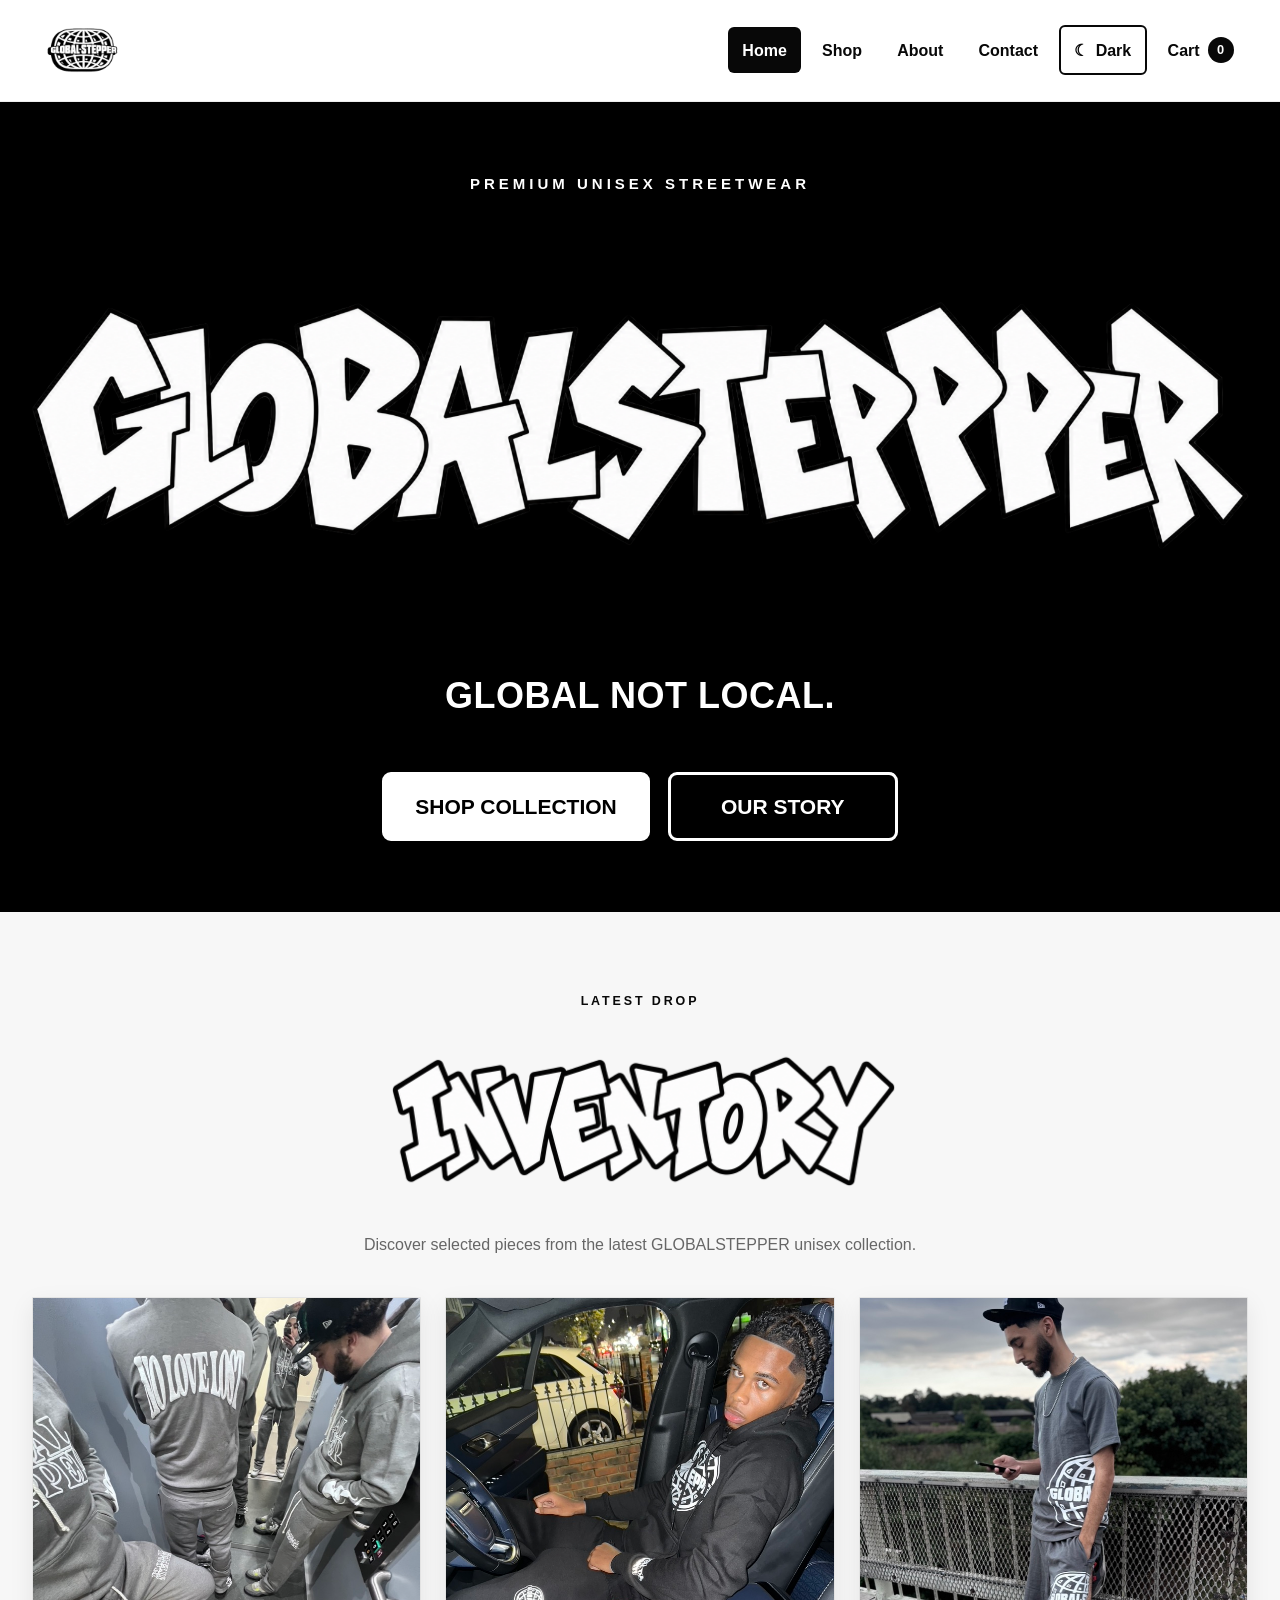
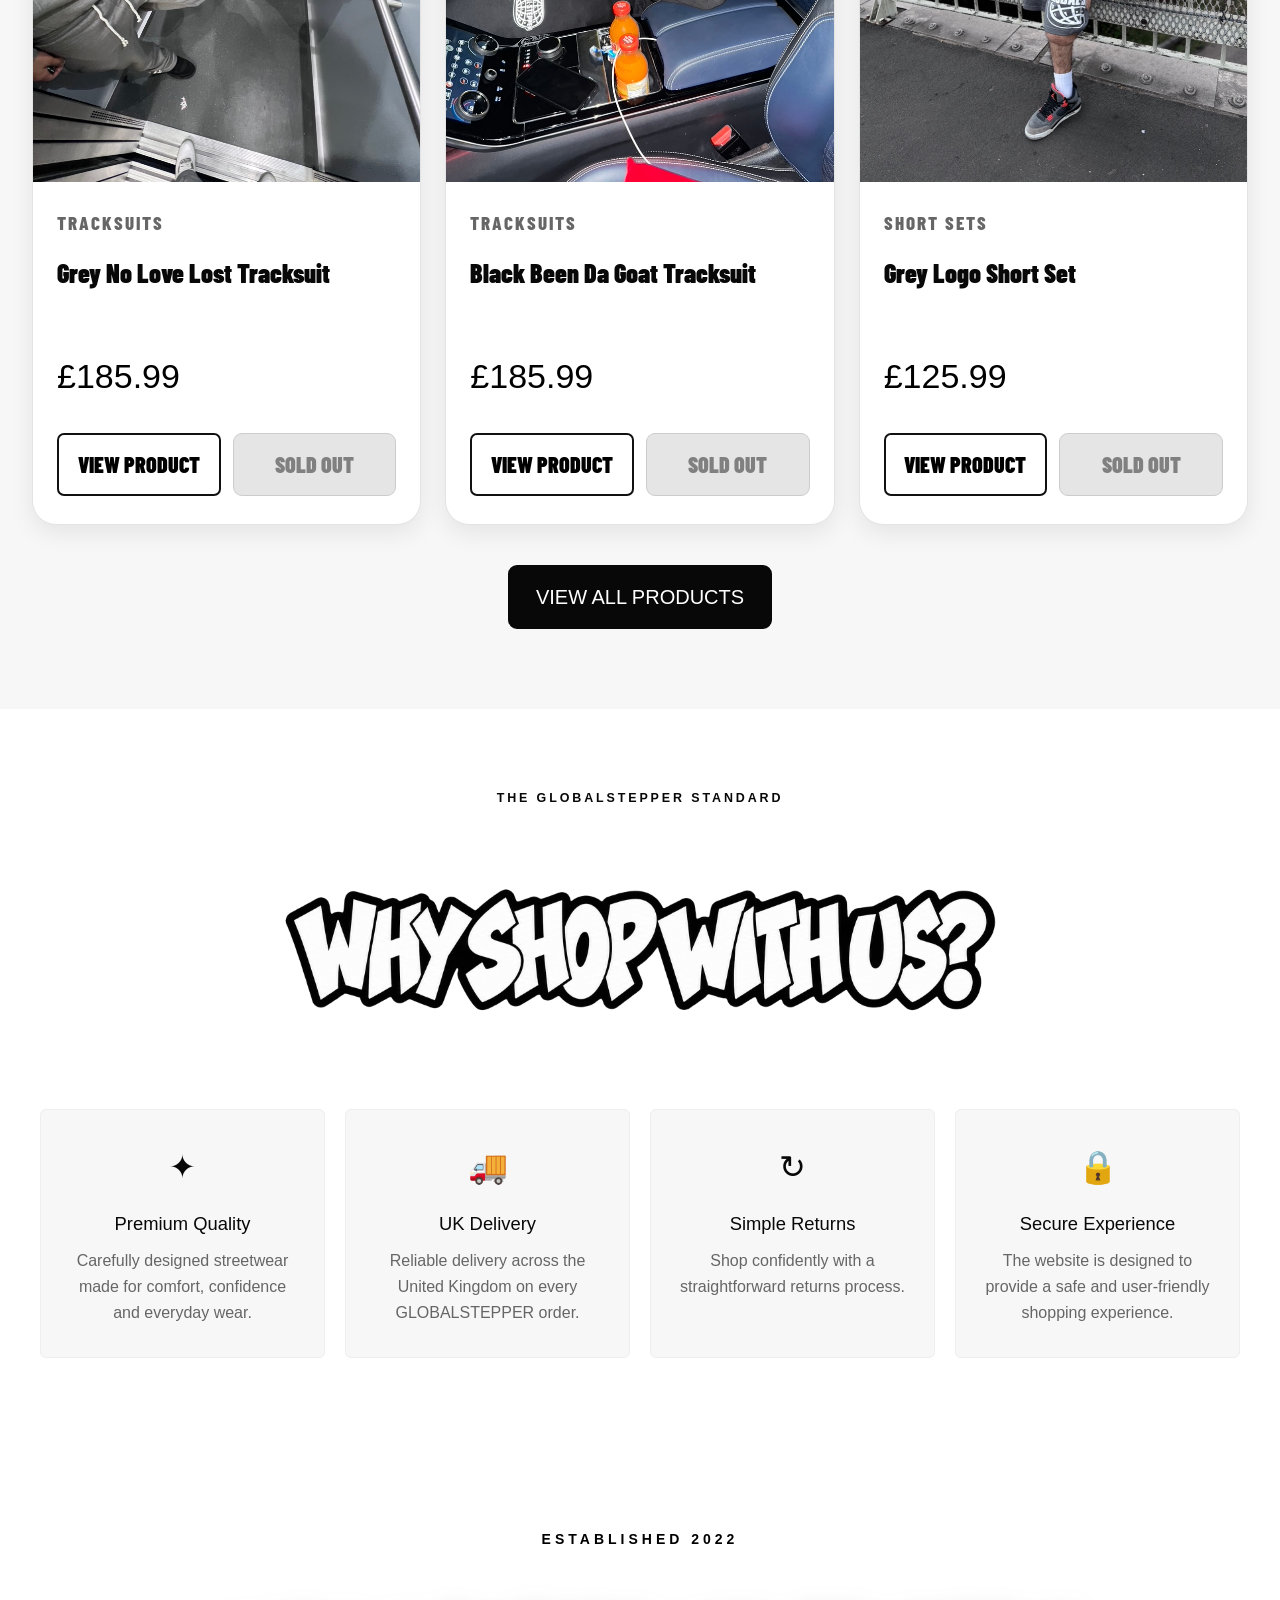
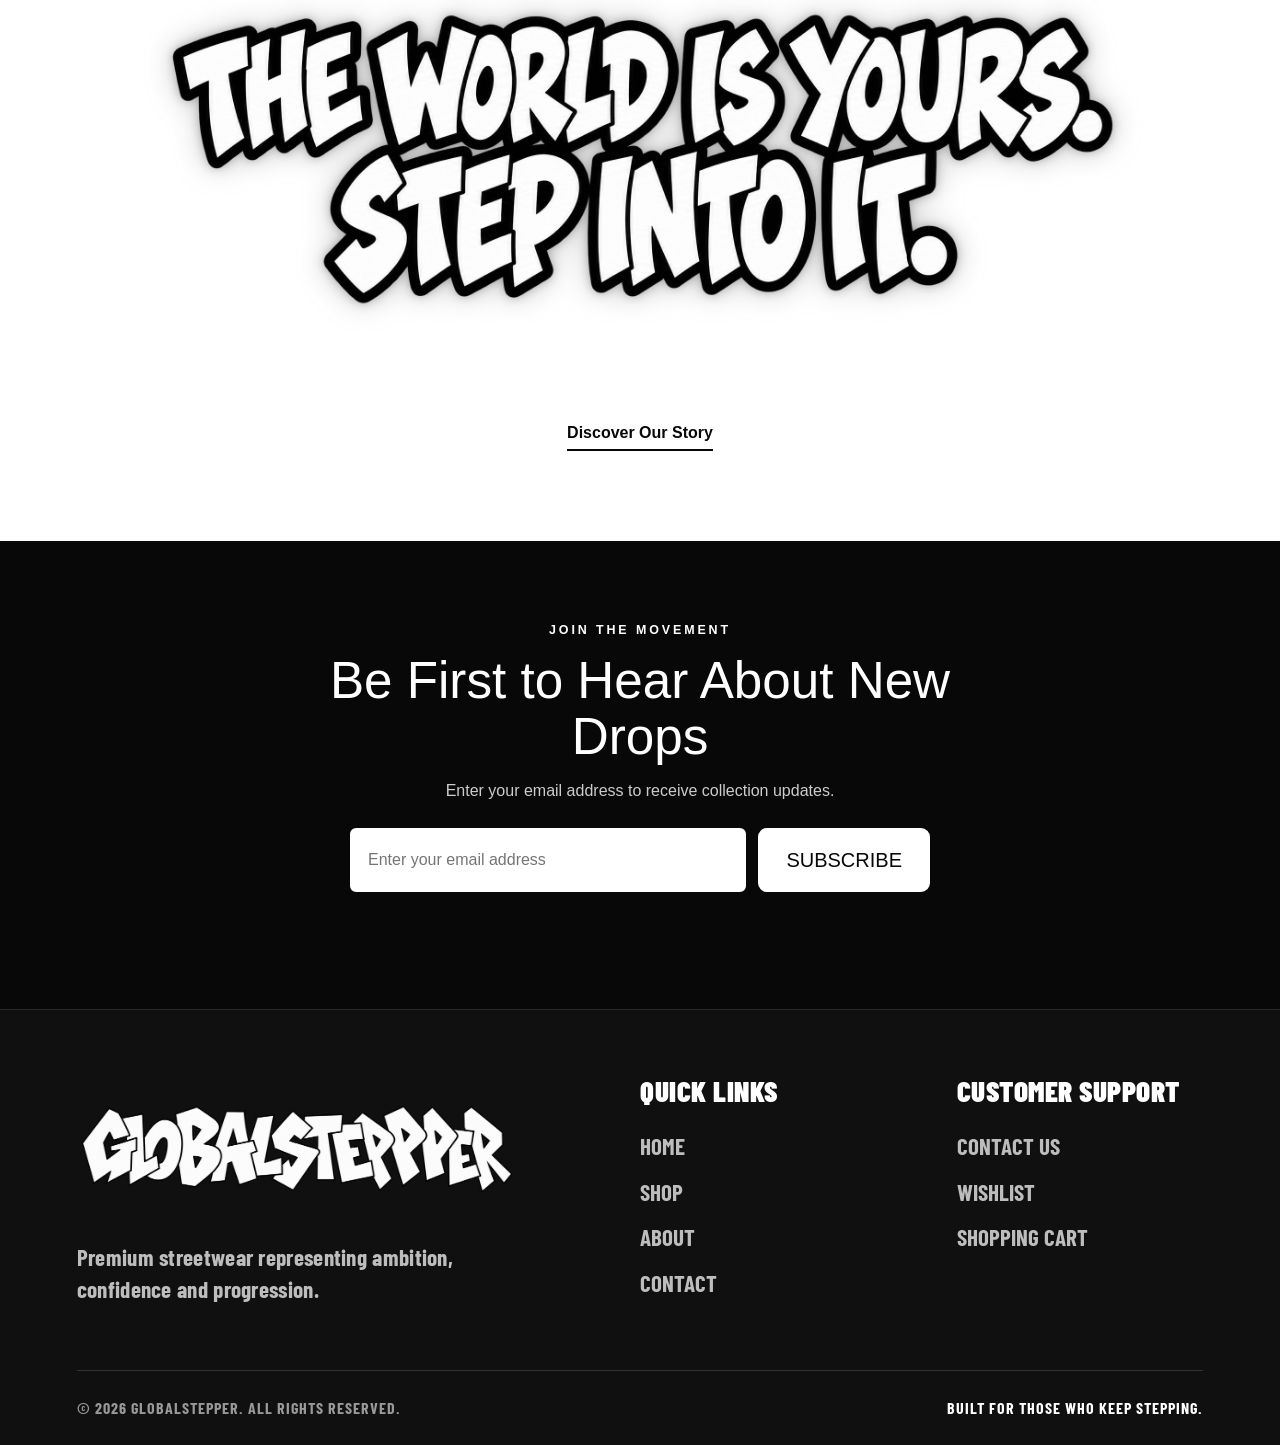
==== commit 4ec447b9: "Update hero text from 'Every journey begins' to 'GLOBAL NOT LOCAL'" ====
--- a/index.html
+++ b/index.html
@@ -724,7 +724,7 @@
         </h1>
 
         <p class="hero-text">
-          Every journey begins with one step.
+          GLOBAL NOT LOCAL.
         </p>
 
         <div class="hero-actions">
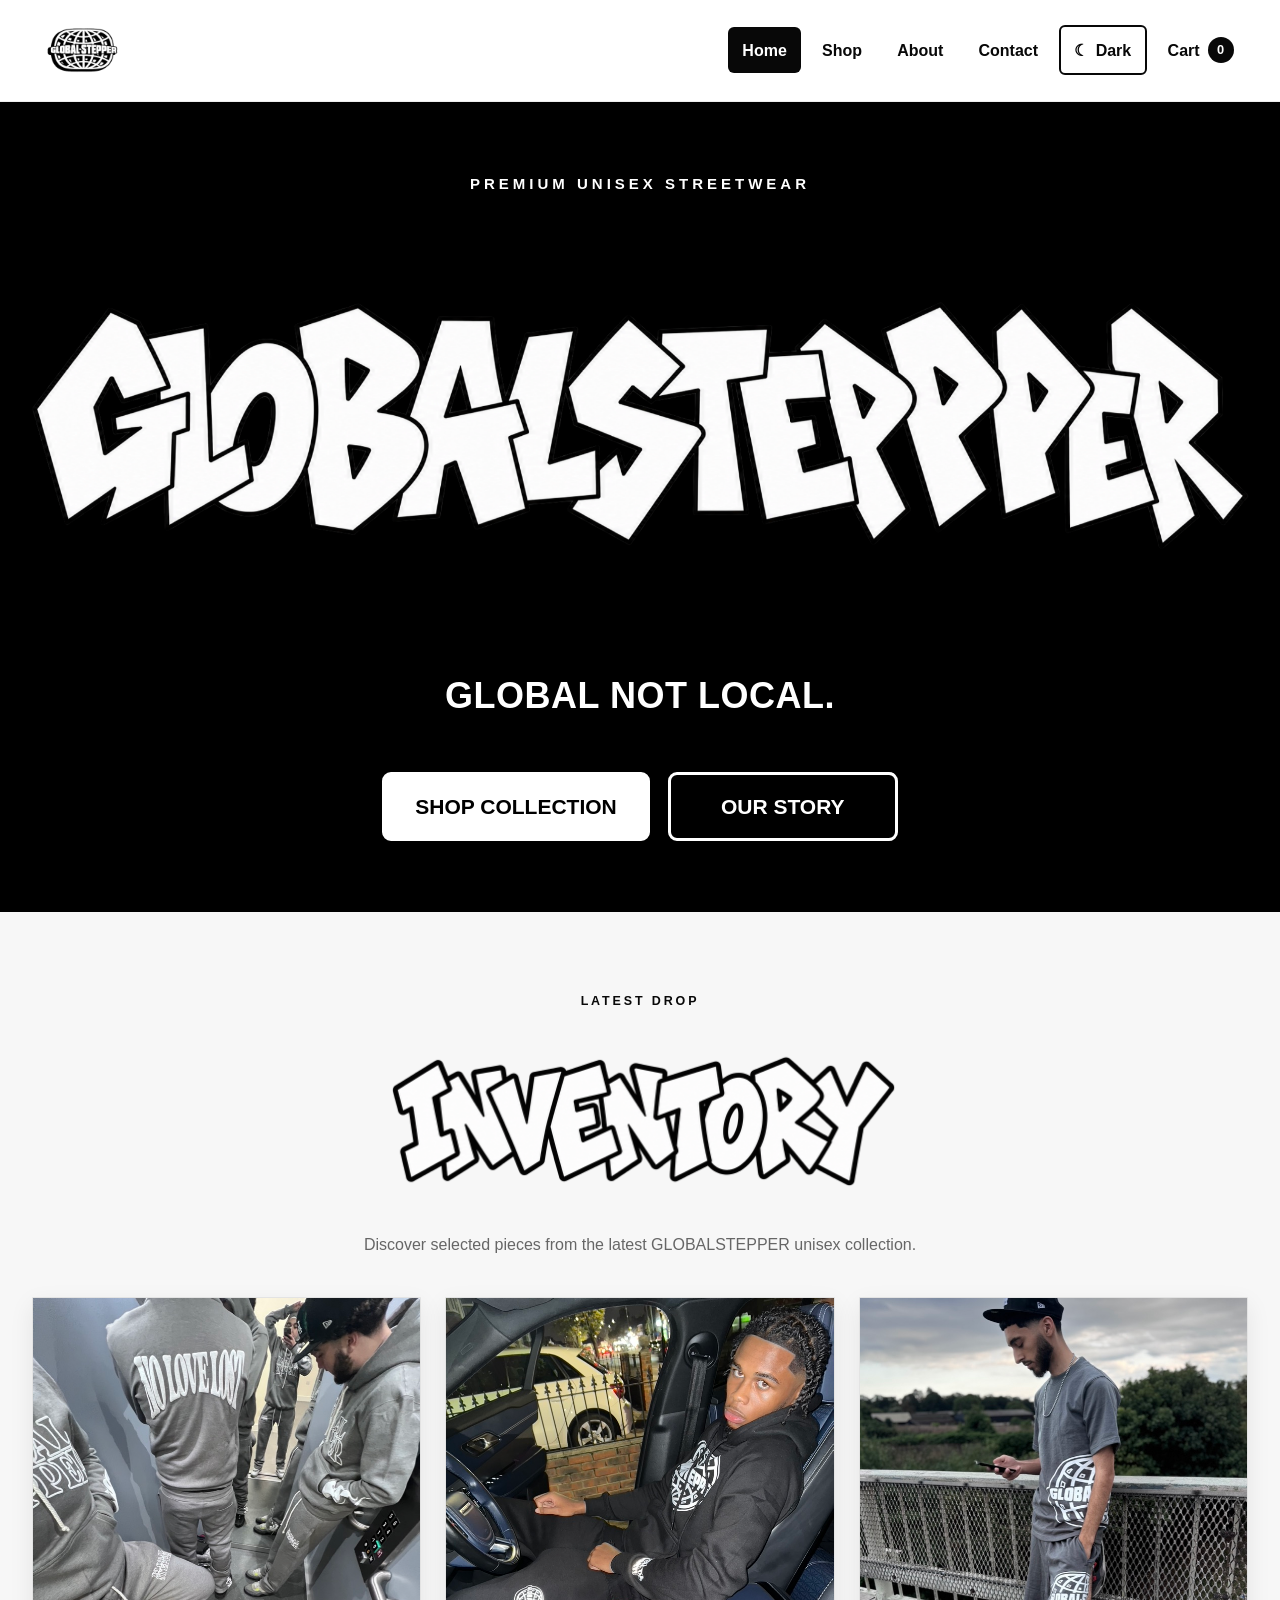
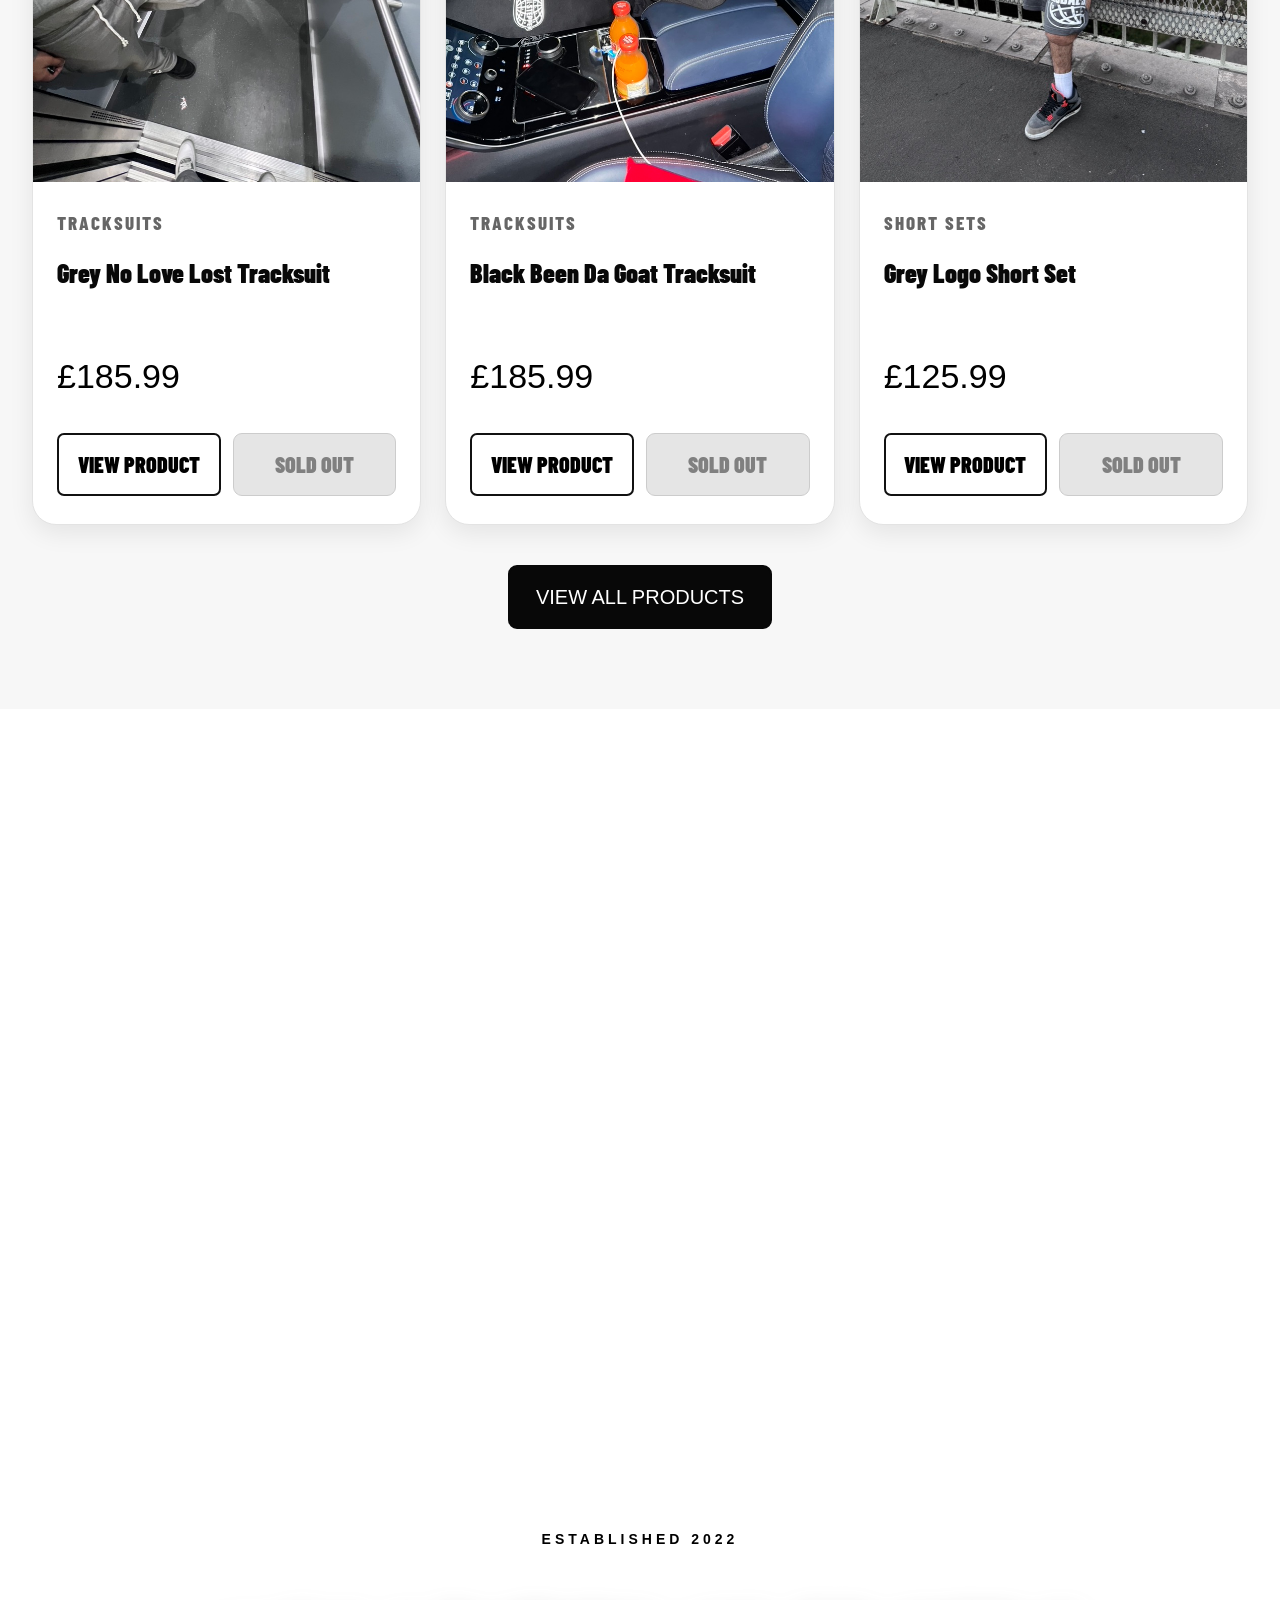
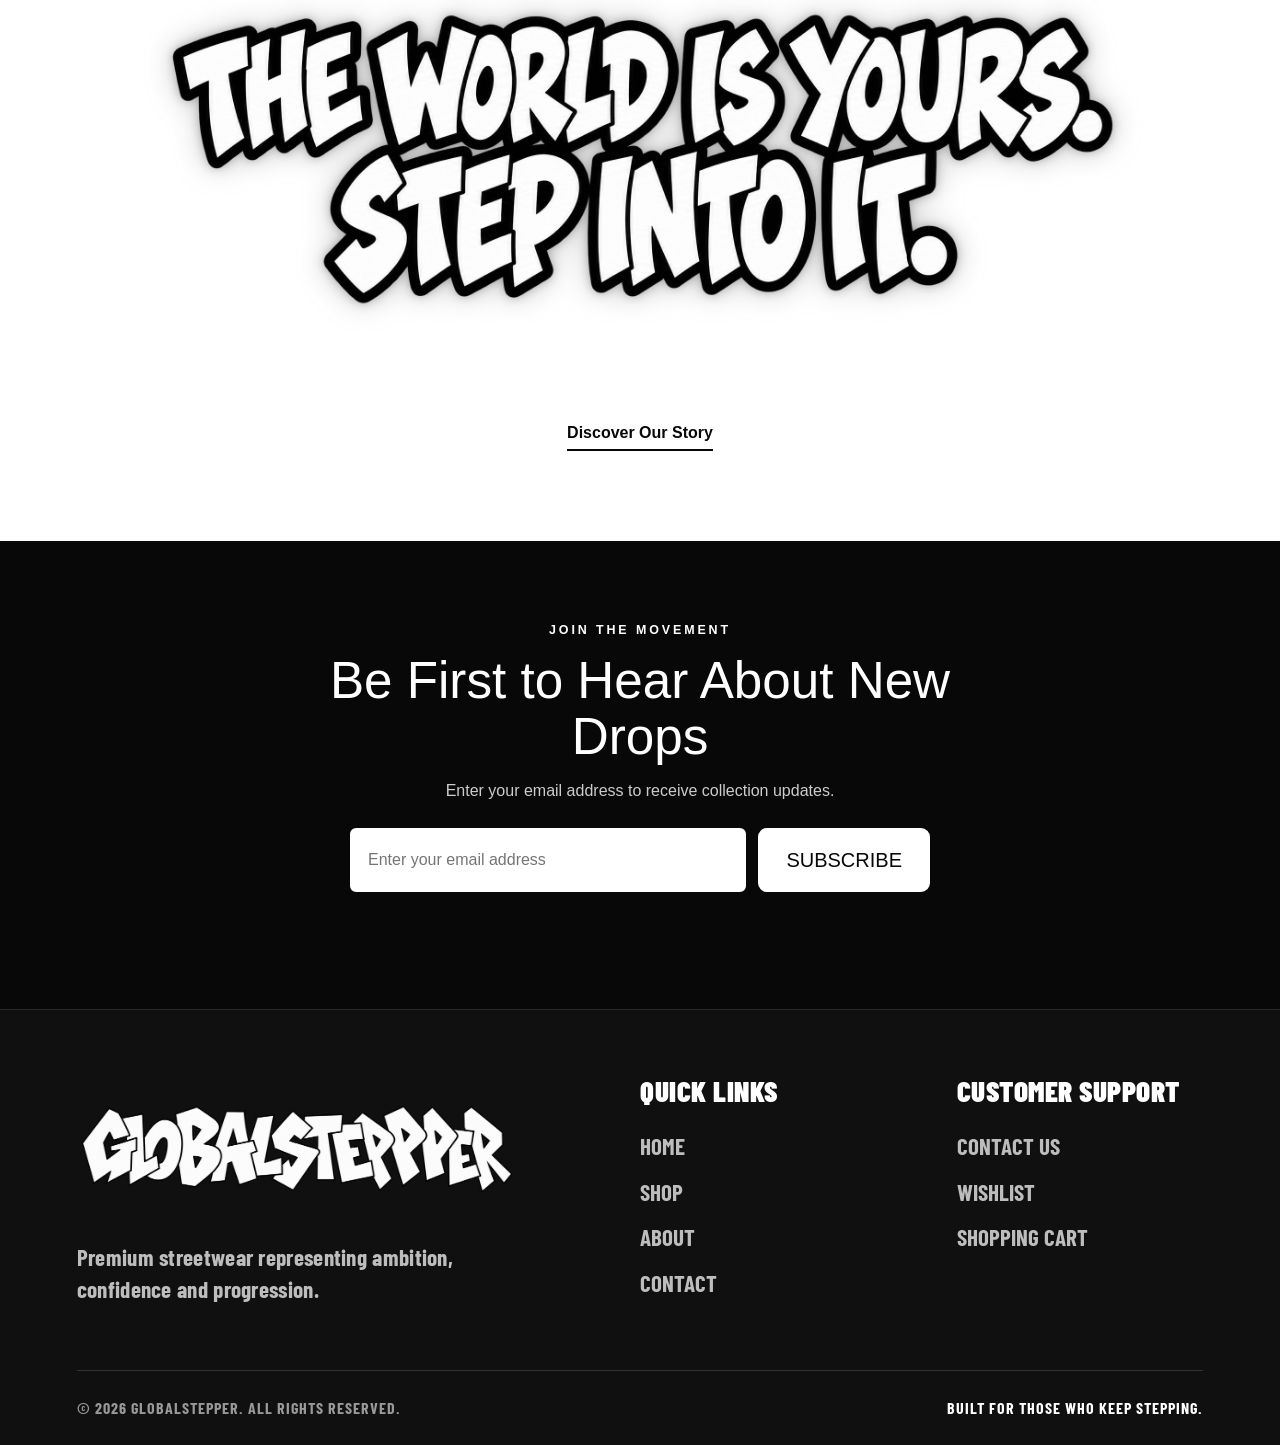
==== commit b90e5b63: "Update meta description and stylesheet versioning" ====
--- a/index.html
+++ b/index.html
@@ -2,17 +2,18 @@
 <!DOCTYPE html>
 <html lang="en">
 <head>
-  <link rel="stylesheet" href="css/style.css">  <meta charset="UTF-8">
+  <meta charset="UTF-8">
   <meta name="viewport" content="width=device-width, initial-scale=1">
   <meta name="theme-color" content="#000000">
-  <meta name="description" content="GLOBALSTEPPER premium unisex streetwear. Every journey begins with one step.">
+  <meta name="description" content="GLOBALSTEPPER premium unisex streetwear. Global Not Local.">
   <title>GLOBALSTEPPER | Premium Streetwear</title>
 
-  <link rel="stylesheet" href="css/style.css">
+  <link rel="stylesheet" href="css/style.css?v=4">
   <link rel="stylesheet" href="css/archive.css?v=3">
   <link rel="icon" href="media/images/logo.png" type="image/png">
 
   <style>
+
     /* GENERAL RESPONSIVE FIXES */
 
     *, *::before, *::after {
@@ -628,7 +629,7 @@
       </div>
 
       <p class="gs-intro-tagline">
-        EVERY JOURNEY BEGINS WITH ONE STEP.
+        GLOBAL NOT LOCAL.
       </p>
 
       <div class="gs-intro-progress">
--- a/css/style.css
+++ b/css/style.css
@@ -6760,3 +6760,31 @@
   color: #dddddd;
 }
 
+
+/* GLOBALSTEPPER HOMEPAGE LOGO SIZE */
+
+.hero-logo img,
+.hero-logo {
+  max-width: 75% !important;
+  width: 100%;
+  height: auto;
+  margin-left: auto !important;
+  margin-right: auto !important;
+  display: block;
+}
+
+/* Tablet */
+@media (max-width: 1024px) {
+  .hero-logo img,
+  .hero-logo {
+    max-width: 80% !important;
+  }
+}
+
+/* Mobile */
+@media (max-width: 600px) {
+  .hero-logo img,
+  .hero-logo {
+    max-width: 90% !important;
+  }
+}
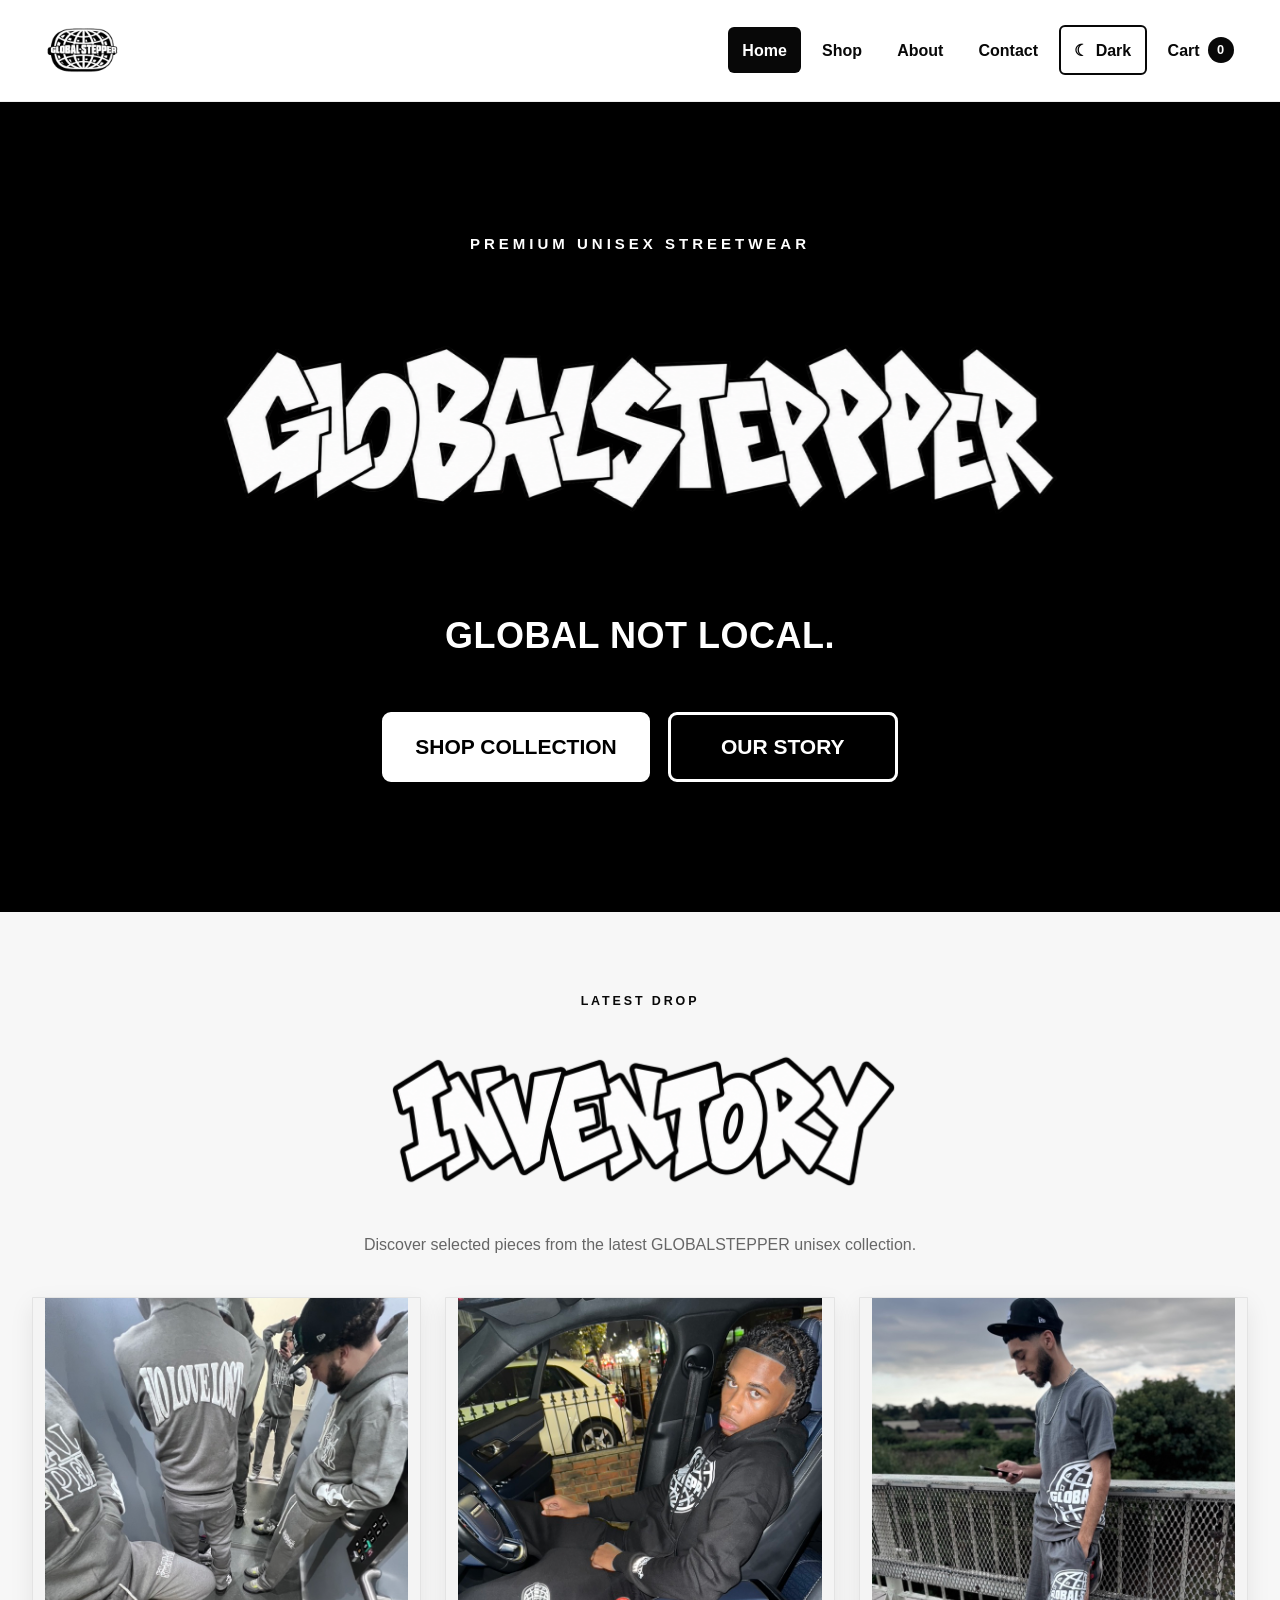
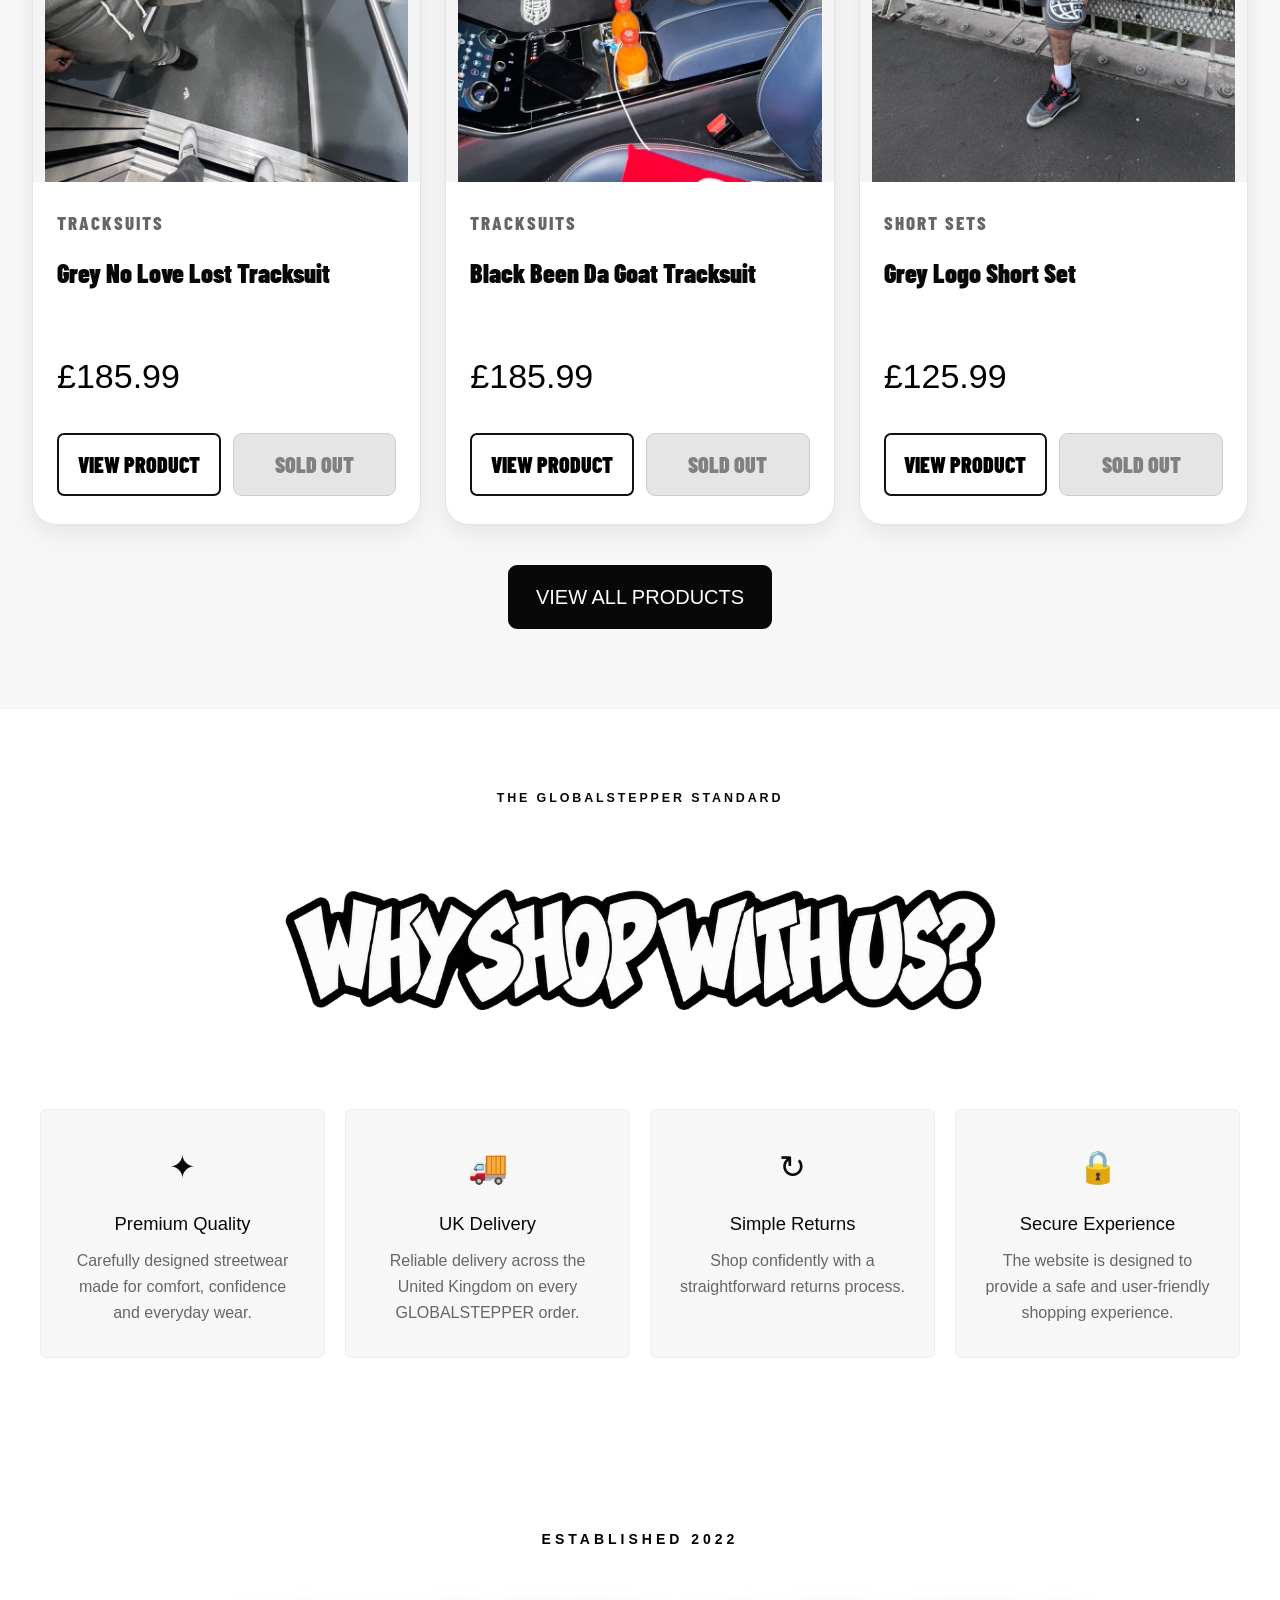
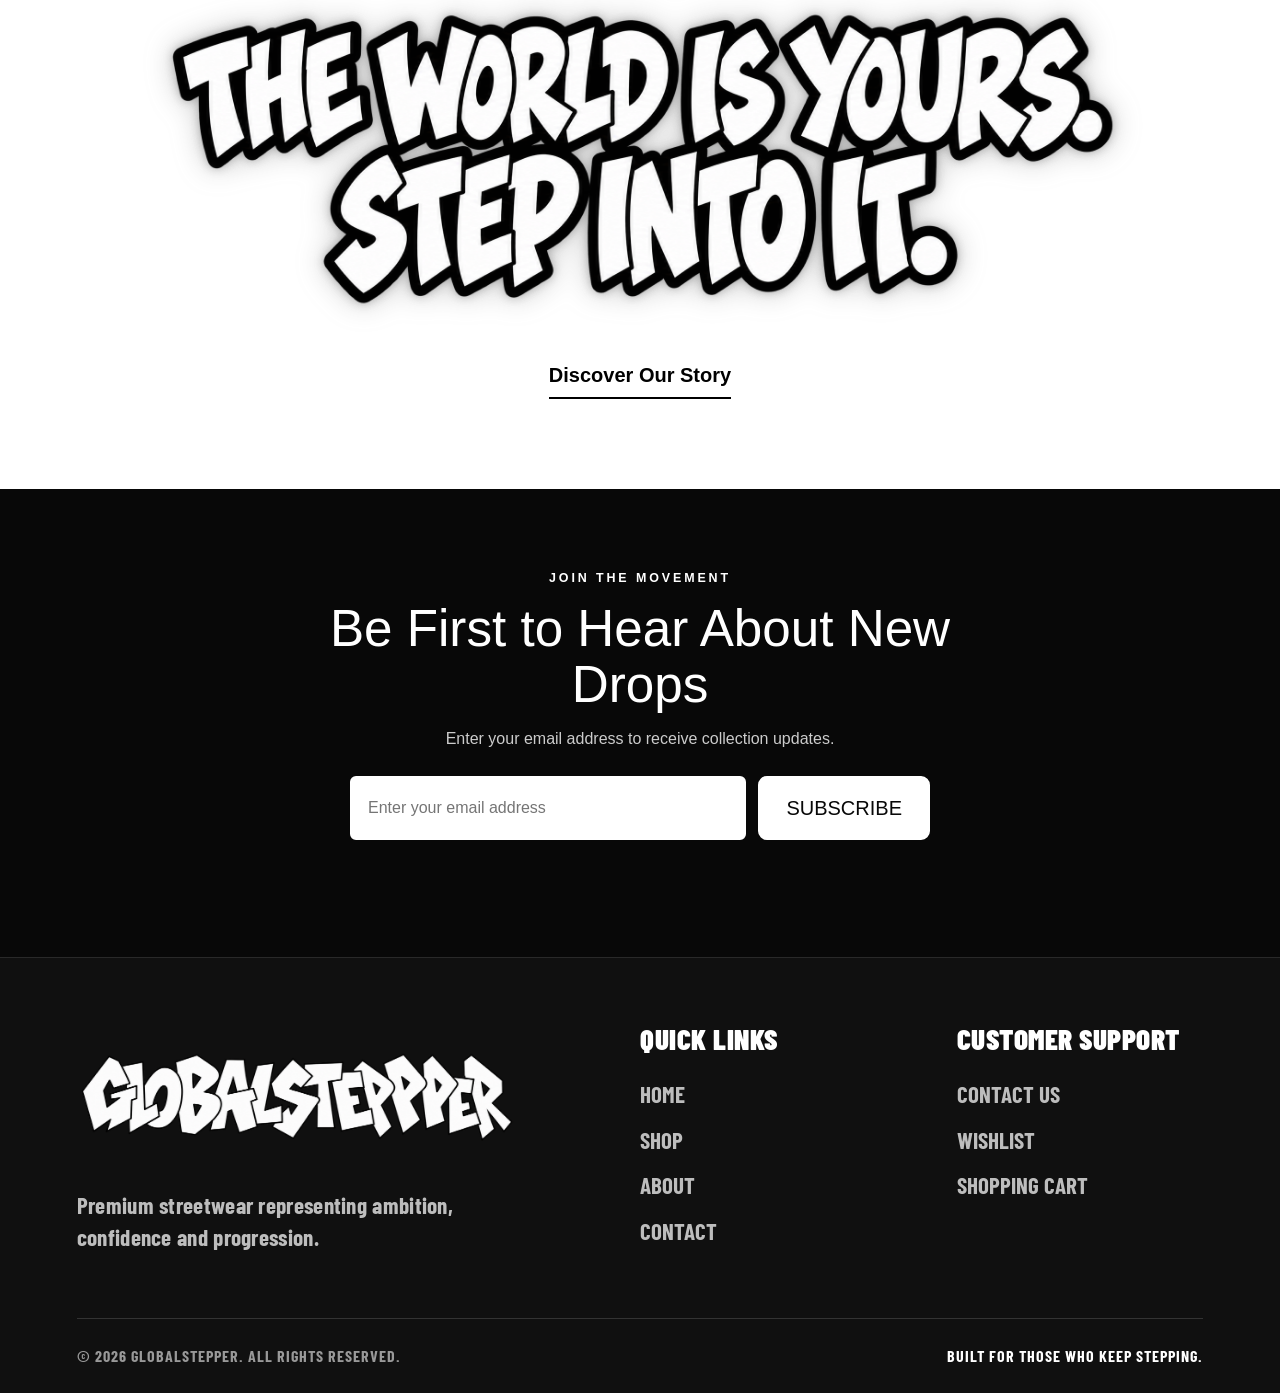
==== commit 543ad197: "Update index.html" ====
--- a/index.html
+++ b/index.html
@@ -296,7 +296,7 @@
       width: 100%;
       height: auto;
       aspect-ratio: 4 / 5;
-      object-fit: cover;
+      object-fit: contain;
     }
 
     /* TABLETS */
@@ -388,243 +388,300 @@
       }
     }
 
-/* WHY SHOP WITH US - RESPONSIVE */
-
-.why-shop-heading {
-  display: flex;
-  justify-content: center;
-  align-items: center;
-  width: 100%;
-  margin: 20px auto 30px;
-  padding: 0 15px;
-  box-sizing: border-box;
-}
-
-.why-shop-logo {
-  display: block;
-  width: 100%;
-  max-width: 850px;
-  height: auto;
-  object-fit: contain;
-  margin: 0 auto;
-}
-
-@media (max-width: 1024px) {
-  .why-shop-logo {
-    max-width: 650px;
-  }
-}
-
-@media (max-width: 600px) {
-  .why-shop-heading {
-    margin: 15px auto 25px;
-    padding: 0 10px;
-  }
-
-  .why-shop-logo {
-    max-width: 100%;
-  }
-}
-
-/* GLOBALSTEPPER BRAND STORY REDESIGN */
-
-.brand-story {
-  display: grid;
-  grid-template-columns: minmax(0, 1fr) minmax(0, 1fr);
-  align-items: center;
-  gap: 50px;
-  max-width: 1400px;
-  margin: 0 auto;
-  padding: 90px 5%;
-  background: #fff;
-}
-
-.brand-story-content {
-  display: flex;
-  flex-direction: column;
-  justify-content: center;
-  align-items: flex-start;
-  min-width: 0;
-}
-
-.brand-story-content .section-label {
-  margin-bottom: 25px;
-  color: #000;
-  font-weight: 800;
-  letter-spacing: 3px;
-}
-
-.globalstepper-story-slogan {
-  display: block;
-  width: 100%;
-  max-width: 700px;
-  height: auto;
-  object-fit: contain;
-  margin: 0 0 35px;
-}
-
-.brand-story-content .text-link {
-  display: inline-block;
-  margin-top: 0;
-  color: #000;
-  font-weight: 800;
-  border-bottom: 2px solid #000;
-}
-
-.brand-story-image {
-  display: flex;
-  align-items: center;
-  justify-content: center;
-  min-height: 0;
-  padding: 0;
-  background: transparent !important;
-  border: none;
-  border-radius: 0;
-  box-shadow: none;
-}
-
-.brand-story-image img {
-  display: block;
-  width: 100%;
-  max-width: 550px;
-  height: auto;
-  object-fit: contain;
-  margin: 0 auto;
-}
-
-/* MOBILE RESPONSIVE */
-
-@media (max-width: 768px) {
-  .brand-story {
-    grid-template-columns: 1fr;
-    gap: 35px;
-    padding: 60px 20px;
-  }
-
-  .brand-story-content {
-    align-items: center;
-    text-align: center;
-  }
-
-  .globalstepper-story-slogan {
-    max-width: 500px;
-    margin-bottom: 25px;
-  }
-
-  .brand-story-image img {
-    max-width: 400px;
-  }
-}
-
-
-/* GLOBALSTEPPER CENTRED BRAND STORY */
-
-.brand-story {
-  display: flex !important;
-  flex-direction: column;
-  align-items: center;
-  justify-content: center;
-  width: 100%;
-  max-width: 100%;
-  min-height: 550px;
-  margin: 0 auto;
-  padding: 90px 20px;
-  background: #ffffff;
-  text-align: center;
-}
-
-.brand-story-content {
-  display: flex;
-  flex-direction: column;
-  align-items: center;
-  justify-content: center;
-  width: 100%;
-  max-width: 1100px;
-  margin: 0 auto;
-  text-align: center;
-}
-
-.brand-story-content .section-label {
-  margin: 0 0 35px;
-  color: #000000;
-  font-size: 14px;
-  font-weight: 800;
-  letter-spacing: 4px;
-}
-
-.brand-story-content .globalstepper-story-slogan {
-  display: block;
-  width: 100%;
-  max-width: 1000px;
-  height: auto;
-  margin: 0 auto 40px;
-  object-fit: contain;
-}
-
-.brand-story-content .text-link {
-  display: inline-block;
-  width: fit-content;
-  margin: 0 auto;
-  padding-bottom: 6px;
-  color: #000000;
-  font-size: 20px;
-  font-weight: 800;
-  border-bottom: 2px solid #000000;
-  text-decoration: none;
-}
-
-.brand-story-content .text-link:hover {
-  opacity: 0.6;
-}
-
-/* MOBILE */
-
-@media (max-width: 768px) {
-  .brand-story {
-    min-height: 380px;
-    padding: 65px 15px;
-  }
-
-  .brand-story-content .section-label {
-    margin-bottom: 25px;
-    font-size: 11px;
-    letter-spacing: 3px;
-  }
-
-  .brand-story-content .globalstepper-story-slogan {
-    max-width: 100%;
-    margin-bottom: 30px;
-  }
-
-  .brand-story-content .text-link {
-    font-size: 16px;
-  }
-}
-
-    
+    /* WHY SHOP WITH US - RESPONSIVE */
+
+    .why-shop-heading {
+      display: flex;
+      justify-content: center;
+      align-items: center;
+      width: 100%;
+      margin: 20px auto 30px;
+      padding: 0 15px;
+      box-sizing: border-box;
+    }
+
+    .why-shop-logo {
+      display: block;
+      width: 100%;
+      max-width: 850px;
+      height: auto;
+      object-fit: contain;
+      margin: 0 auto;
+    }
+
+    @media (max-width: 1024px) {
+      .why-shop-logo {
+        max-width: 650px;
+      }
+    }
+
+    @media (max-width: 600px) {
+      .why-shop-heading {
+        margin: 15px auto 25px;
+        padding: 0 10px;
+      }
+
+      .why-shop-logo {
+        max-width: 100%;
+      }
+    }
+
+    /* GLOBALSTEPPER BRAND STORY REDESIGN */
+
+
+
+    .brand-story {
+      display: grid;
+      grid-template-columns: minmax(0, 1fr) minmax(0, 1fr);
+      align-items: center;
+      gap: 50px;
+      max-width: 1400px;
+      margin: 0 auto;
+      padding: 90px 5%;
+      background: #fff;
+    }
+
+    .brand-story-content {
+      display: flex;
+      flex-direction: column;
+      justify-content: center;
+      align-items: flex-start;
+      min-width: 0;
+    }
+
+    .brand-story-content .section-label {
+      margin-bottom: 25px;
+      color: #000;
+      font-weight: 800;
+      letter-spacing: 3px;
+    }
+
+    .globalstepper-story-slogan {
+      display: block;
+      width: 100%;
+      max-width: 700px;
+      height: auto;
+      object-fit: contain;
+      margin: 0 0 35px;
+    }
+
+    .brand-story-content .text-link {
+      display: inline-block;
+      margin-top: 0;
+      color: #000;
+      font-weight: 800;
+      border-bottom: 2px solid #000;
+    }
+
+    .brand-story-image {
+      display: flex;
+      align-items: center;
+      justify-content: center;
+      min-height: 0;
+      padding: 0;
+      background: transparent !important;
+      border: none;
+      border-radius: 0;
+      box-shadow: none;
+    }
+
+    .brand-story-image img {
+      display: block;
+      width: 100%;
+      max-width: 550px;
+      height: auto;
+      object-fit: contain;
+      margin: 0 auto;
+    }
+
+    /* MOBILE RESPONSIVE */
+
+    @media (max-width: 768px) {
+      .brand-story {
+        grid-template-columns: 1fr;
+        gap: 35px;
+        padding: 60px 20px;
+      }
+
+      .brand-story-content {
+        align-items: center;
+        text-align: center;
+      }
+
+      .globalstepper-story-slogan {
+        max-width: 500px;
+        margin-bottom: 25px;
+      }
+
+      .brand-story-image img {
+        max-width: 400px;
+      }
+    }
+
+    /* GLOBALSTEPPER CENTRED BRAND STORY */
+
+    .brand-story {
+      display: flex !important;
+      flex-direction: column;
+      align-items: center;
+      justify-content: center;
+      width: 100%;
+      max-width: 100%;
+      min-height: 550px;
+      margin: 0 auto;
+      padding: 90px 20px;
+      background: #ffffff;
+      text-align: center;
+    }
+
+    .brand-story-content {
+      display: flex;
+      flex-direction: column;
+      align-items: center;
+      justify-content: center;
+      width: 100%;
+      max-width: 1100px;
+      margin: 0 auto;
+      text-align: center;
+    }
+
+    .brand-story-content .section-label {
+      margin: 0 0 35px;
+      color: #000000;
+      font-size: 14px;
+      font-weight: 800;
+      letter-spacing: 4px;
+    }
+
+    .brand-story-content .globalstepper-story-slogan {
+      display: block;
+      width: 100%;
+      max-width: 1000px;
+      height: auto;
+      margin: 0 auto 40px;
+      object-fit: contain;
+    }
+
+    .brand-story-content .text-link {
+      display: inline-block;
+      width: fit-content;
+      margin: 0 auto;
+      padding-bottom: 6px;
+      color: #000000;
+      font-size: 20px;
+      font-weight: 800;
+      border-bottom: 2px solid #000000;
+      text-decoration: none;
+    }
+
+    .brand-story-content .text-link:hover {
+      opacity: 0.6;
+    }
+
+    /* MOBILE */
+
+    @media (max-width: 768px) {
+      .brand-story {
+        min-height: 380px;
+        padding: 65px 15px;
+      }
+
+      .brand-story-content .section-label {
+        margin-bottom: 25px;
+        font-size: 11px;
+        letter-spacing: 3px;
+      }
+
+      .brand-story-content .globalstepper-story-slogan {
+        max-width: 100%;
+        margin-bottom: 30px;
+      }
+
+      .brand-story-content .text-link {
+        font-size: 16px;
+      }
+    }
+
+    /* ==========================================
+       HOMEPAGE SECTION VISIBILITY FIX
+       PREVENT INVENTORY FROM DISAPPEARING
+    ========================================== */
+
+    .featured-products,
+    .featured-products.reveal,
+    .brand-benefits,
+    .brand-benefits.reveal,
+    .brand-story,
+    .brand-story.reveal-left,
+    .newsletter-section,
+    .newsletter-section.reveal-right {
+      opacity: 1 !important;
+      visibility: visible !important;
+      transform: none !important;
+    }
+
+    .featured-products .section-heading,
+    .featured-products .product-grid,
+    .brand-benefits .section-heading,
+    .brand-benefits .benefits-grid {
+      opacity: 1 !important;
+      visibility: visible !important;
+    }
+
+    /* ==========================================
+       PRODUCT IMAGE DISPLAY FIX
+    ========================================== */
+
+    .featured-products .product-image-link {
+      display: flex;
+      align-items: center;
+      justify-content: center;
+      width: 100%;
+      background: #f4f4f4;
+    }
+
+    .featured-products .product-image-link img {
+      display: block;
+      width: 100%;
+      height: auto;
+      aspect-ratio: 4 / 5;
+      object-fit: contain !important;
+      object-position: center;
+      transform: none !important;
+    }
+
+    .featured-products .product-card:hover
+    .product-image-link img {
+      transform: none !important;
+    }
+
   </style>
 
-
-<link rel="stylesheet" href="css/globalstepper-footer.css">
-  
+  <link rel="stylesheet"
+        href="css/globalstepper-footer.css">
+
 </head>
 
 <body>
 
   <!-- GLOBALSTEPPER ANIMATED INTRO -->
 
-  <div id="gs-intro" aria-label="GLOBALSTEPPER loading">
-    <div id="falling-globes" aria-hidden="true"></div>
+  <div id="gs-intro"
+       aria-label="GLOBALSTEPPER loading">
+
+    <div id="falling-globes"
+         aria-hidden="true"></div>
 
     <div class="gs-intro-content">
+
       <img
         src="media/images/globalstepper-loader.png"
         alt="GLOBALSTEPPER graffiti logo"
         class="gs-intro-logo"
-        onerror="this.style.display='none';document.getElementById('intro-fallback').style.display='block';"
-      >
-
-      <div id="intro-fallback" class="gs-intro-fallback">
+        onerror="this.style.display='none';document.getElementById('intro-fallback').style.display='block';">
+
+      <div id="intro-fallback"
+           class="gs-intro-fallback">
         GLOBALSTEPPER
       </div>
 
@@ -635,16 +692,26 @@
       <div class="gs-intro-progress">
         <span></span>
       </div>
+
     </div>
+
   </div>
 
   <!-- NAVIGATION -->
 
   <header class="site-header">
-    <nav class="navbar" aria-label="Main navigation">
-
-      <a href="index.html" class="logo" aria-label="GLOBALSTEPPER homepage">
-        <img src="media/images/logo.png" alt="GLOBALSTEPPER globe logo">
+
+    <nav class="navbar"
+         aria-label="Main navigation">
+
+      <a href="index.html"
+         class="logo"
+         aria-label="GLOBALSTEPPER homepage">
+
+        <img
+          src="media/images/logo.png"
+          alt="GLOBALSTEPPER globe logo">
+
       </a>
 
       <button
@@ -653,14 +720,26 @@
         type="button"
         aria-label="Open navigation menu"
         aria-expanded="false"
-        aria-controls="nav-links"
-      >☰</button>
+        aria-controls="nav-links">☰</button>
 
       <ul class="nav-links" id="nav-links">
-        <li><a href="index.html" aria-current="page">Home</a></li>
-        <li><a href="products.html">Shop</a></li>
-        <li><a href="about.html">About</a></li>
-        <li><a href="contact.html">Contact</a></li>
+
+        <li>
+          <a href="index.html"
+             aria-current="page">Home</a>
+        </li>
+
+        <li>
+          <a href="products.html">Shop</a>
+        </li>
+
+        <li>
+          <a href="about.html">About</a>
+        </li>
+
+        <li>
+          <a href="contact.html">Contact</a>
+        </li>
 
         <li>
           <button
@@ -668,28 +747,36 @@
             id="theme-toggle"
             type="button"
             aria-label="Switch to dark mode"
-            aria-pressed="false"
-          >
+            aria-pressed="false">
+
             <span aria-hidden="true">☾</span>
-            <span class="theme-toggle-text">Dark</span>
+
+            <span class="theme-toggle-text">
+              Dark
+            </span>
+
           </button>
         </li>
 
         <li>
-          <a href="cart.html" class="cart-link">
+          <a href="cart.html"
+             class="cart-link">
             Cart <span id="cart-count">0</span>
           </a>
         </li>
+
       </ul>
 
     </nav>
+
   </header>
 
   <main>
 
     <!-- GLOBALSTEPPER VIDEO HERO -->
 
-    <section class="hero" aria-labelledby="hero-heading">
+    <section class="hero"
+             aria-labelledby="hero-heading">
 
       <video
         id="globalstepper-hero-video"
@@ -698,9 +785,12 @@
         muted
         loop
         playsinline
-        preload="metadata"
-      >
-        <source src="media/videos/Hero-small.mp4" type="video/mp4">
+        preload="metadata">
+
+        <source
+          src="media/videos/Hero-small.mp4"
+          type="video/mp4">
+
       </video>
 
       <div class="hero-overlay"></div>
@@ -711,17 +801,21 @@
           PREMIUM UNISEX STREETWEAR
         </p>
 
-        <h1 id="hero-heading" class="hero-logo-heading">
+        <h1 id="hero-heading"
+            class="hero-logo-heading">
+
           <img
             src="media/images/globalstepper-loader.png"
             alt="GLOBALSTEPPER"
             class="hero-brand-logo"
-            onerror="this.style.display='none';document.getElementById('hero-fallback').style.display='block';"
-          >
-
-          <span id="hero-fallback" class="hero-logo-fallback">
+            onerror="this.style.display='none';document.getElementById('hero-fallback').style.display='block';">
+
+          <span
+            id="hero-fallback"
+            class="hero-logo-fallback">
             GLOBALSTEPPER
           </span>
+
         </h1>
 
         <p class="hero-text">
@@ -729,40 +823,50 @@
         </p>
 
         <div class="hero-actions">
-          <a href="products.html" class="btn">
+
+          <a href="products.html"
+             class="btn">
             Shop Collection
           </a>
 
-          <a href="about.html" class="btn btn-outline">
+          <a href="about.html"
+             class="btn btn-outline">
             Our Story
           </a>
+
         </div>
 
       </div>
+
     </section>
 
     <!-- INVENTORY / FEATURED PRODUCTS -->
 
     <section
       class="featured-products reveal"
-      aria-labelledby="featured-heading"
-    >
+      aria-labelledby="featured-heading">
 
       <div class="section-heading">
 
-        <p class="section-label">LATEST DROP</p>
-
-        <h2 id="featured-heading" class="inventory-heading">
+        <p class="section-label">
+          LATEST DROP
+        </p>
+
+        <h2 id="featured-heading"
+            class="inventory-heading">
+
           <img
             src="media/images/inventory.png?v=3"
             alt="INVENTORY"
             class="inventory-logo"
-            onerror="this.style.display='none';document.getElementById('inventory-fallback').style.display='block';"
-          >
-
-          <span id="inventory-fallback" class="inventory-fallback">
+            onerror="this.style.display='none';document.getElementById('inventory-fallback').style.display='block';">
+
+          <span
+            id="inventory-fallback"
+            class="inventory-fallback">
             INVENTORY
           </span>
+
         </h2>
 
         <p class="section-description">
@@ -783,22 +887,34 @@
           <a
             href="product-details.html?id=1"
             class="product-image-link"
-            aria-label="View Grey No Love Lost Tracksuit"
-          >
+            aria-label="View Grey No Love Lost Tracksuit">
+
             <img
               src="images/global tracksuit 1.jpeg"
               alt="Grey No Love Lost Tracksuit"
-              loading="lazy"
-            >
+              loading="lazy">
+
           </a>
 
           <div class="product-info">
-            <p class="product-category">Tracksuits</p>
-            <h3>Grey No Love Lost Tracksuit</h3>
-            <p class="product-price">£185.99</p>
+
+            <p class="product-category">
+              Tracksuits
+            </p>
+
+            <h3>
+              Grey No Love Lost Tracksuit
+            </h3>
+
+            <p class="product-price">
+              £185.99
+            </p>
 
             <div class="product-actions">
-              <a href="product-details.html?id=1" class="product-button">
+
+              <a
+                href="product-details.html?id=1"
+                class="product-button">
                 View Product
               </a>
 
@@ -810,10 +926,13 @@
                 data-price="185.99"
                 data-image="images/global tracksuit 1.jpeg"
                 data-category="Tracksuits"
-              >
-              SOLD OUT
+                disabled
+                aria-disabled="true">
+                SOLD OUT
               </button>
+
             </div>
+
           </div>
 
         </article>
@@ -825,22 +944,34 @@
           <a
             href="product-details.html?id=2"
             class="product-image-link"
-            aria-label="View Black Been Da Goat Tracksuit"
-          >
+            aria-label="View Black Been Da Goat Tracksuit">
+
             <img
               src="images/global tracksuit 2.jpeg"
               alt="Black Been Da Goat Tracksuit"
-              loading="lazy"
-            >
+              loading="lazy">
+
           </a>
 
           <div class="product-info">
-            <p class="product-category">Tracksuits</p>
-            <h3>Black Been Da Goat Tracksuit</h3>
-            <p class="product-price">£185.99</p>
+
+            <p class="product-category">
+              Tracksuits
+            </p>
+
+            <h3>
+              Black Been Da Goat Tracksuit
+            </h3>
+
+            <p class="product-price">
+              £185.99
+            </p>
 
             <div class="product-actions">
-              <a href="product-details.html?id=2" class="product-button">
+
+              <a
+                href="product-details.html?id=2"
+                class="product-button">
                 View Product
               </a>
 
@@ -852,10 +983,13 @@
                 data-price="185.99"
                 data-image="images/global tracksuit 2.jpeg"
                 data-category="Tracksuits"
-              >
-                SOLD OUT 
+                disabled
+                aria-disabled="true">
+                SOLD OUT
               </button>
+
             </div>
+
           </div>
 
         </article>
@@ -865,39 +999,54 @@
         <article class="product-card">
 
           <a
-            href="product-details.html?id=3"
+            href="product-details.html?id=4"
             class="product-image-link"
-            aria-label="View Grey Logo Short Set"
-          >
+            aria-label="View Grey Logo Short Set">
+
             <img
               src="images/shortset.jpeg"
               alt="Grey Logo Short Set"
-              loading="lazy"
-            >
+              loading="lazy">
+
           </a>
 
           <div class="product-info">
-            <p class="product-category">Short Sets</p>
-            <h3>Grey Logo Short Set</h3>
-            <p class="product-price">£125.99</p>
+
+            <p class="product-category">
+              Short Sets
+            </p>
+
+            <h3>
+              Grey Logo Short Set
+            </h3>
+
+            <p class="product-price">
+              £125.99
+            </p>
 
             <div class="product-actions">
-              <a href="product-details.html?id=3" class="product-button">
+
+              <a
+                href="product-details.html?id=4"
+                class="product-button">
                 View Product
               </a>
 
               <button
                 class="add-to-cart-btn"
                 type="button"
-                data-id="3"
+                data-id="4"
                 data-name="Grey Logo Short Set"
                 data-price="125.99"
                 data-image="images/shortset.jpeg"
                 data-category="Short Sets"
-              >
+                disabled
+                aria-disabled="true">
                 SOLD OUT
               </button>
+
             </div>
+
           </div>
 
         </article>
@@ -905,9 +1054,12 @@
       </div>
 
       <div class="section-action">
-        <a href="products.html" class="btn">
+
+        <a href="products.html"
+           class="btn">
           View All Products
         </a>
+
       </div>
 
     </section>
@@ -916,128 +1068,155 @@
 
     <section class="brand-benefits reveal">
 
-     
-<div class="section-heading">
-
-  <p class="section-label">
-    THE GLOBALSTEPPER STANDARD
-  </p>
-
-  <h2 class="why-shop-heading">
-    <img
-      src="media/images/why-shop.png"
-      alt="Why Shop With Us?"
-      class="why-shop-logo"
-    >
-  </h2>
-
-</div>
+      <div class="section-heading">
+
+        <p class="section-label">
+          THE GLOBALSTEPPER STANDARD
+        </p>
+
+        <h2 class="why-shop-heading">
+
+          <img
+            src="media/images/why-shop.png"
+            alt="Why Shop With Us?"
+            class="why-shop-logo">
+
+        </h2>
+
+      </div>
 
       <div class="benefits-grid">
 
         <article class="benefit-card">
-          <span class="benefit-icon" aria-hidden="true">✦</span>
+
+          <span class="benefit-icon"
+                aria-hidden="true">✦</span>
+
           <h3>Premium Quality</h3>
+
           <p>
             Carefully designed streetwear made for comfort,
             confidence and everyday wear.
           </p>
+
         </article>
 
         <article class="benefit-card">
-          <span class="benefit-icon" aria-hidden="true">🚚</span>
+
+          <span class="benefit-icon"
+                aria-hidden="true">🚚</span>
+
           <h3>UK Delivery</h3>
+
           <p>
             Reliable delivery across the United Kingdom
             on every GLOBALSTEPPER order.
           </p>
+
         </article>
 
         <article class="benefit-card">
-          <span class="benefit-icon" aria-hidden="true">↻</span>
+
+          <span class="benefit-icon"
+                aria-hidden="true">↻</span>
+
           <h3>Simple Returns</h3>
+
           <p>
             Shop confidently with a straightforward
             returns process.
           </p>
+
         </article>
 
         <article class="benefit-card">
-          <span class="benefit-icon" aria-hidden="true">🔒</span>
+
+          <span class="benefit-icon"
+                aria-hidden="true">🔒</span>
+
           <h3>Secure Experience</h3>
+
           <p>
             The website is designed to provide a safe
             and user-friendly shopping experience.
           </p>
+
         </article>
 
       </div>
+
     </section>
 
-
-
-<!-- BRAND STORY -->
-
-<section class="brand-story reveal-left">
-
-  <div class="brand-story-content">
-
-    <p class="section-label">ESTABLISHED 2022</p>
-
-   
-<div class="gs-chrome-art">
-  <img
-    src="media/images/the-world-is-yours.png"
-    alt="The World Is Yours. Step Into It."
-    class="globalstepper-story-slogan"
-  >
-
-  <span class="gs-star star-1"></span>
-  <span class="gs-star star-2"></span>
-  <span class="gs-star star-3"></span>
-  <span class="gs-star star-4"></span>
-  <span class="gs-star star-5"></span>
-  <span class="gs-star star-6"></span>
-</div>
-
-</div>
-
-    <a href="about.html" class="text-link">
-      Discover Our Story
-    </a>
-
-  </div>
-
-</section>
-
-<!-- NEWSLETTER -->
-
-    <!-- NEWSLETTER -->
+    
+    <!-- ========================================
+         GLOBALSTEPPER BRAND STORY
+    ======================================== -->
+
+    <section class="brand-story reveal-left">
+
+      <div class="brand-story-content">
+
+        <p class="section-label">
+          ESTABLISHED 2022
+        </p>
+
+        <div class="gs-chrome-art">
+
+          <img
+            src="media/images/the-world-is-yours.png"
+            alt="The World Is Yours. Step Into It."
+            class="globalstepper-story-slogan">
+
+          <span class="gs-star star-1"></span>
+          <span class="gs-star star-2"></span>
+          <span class="gs-star star-3"></span>
+          <span class="gs-star star-4"></span>
+          <span class="gs-star star-5"></span>
+          <span class="gs-star star-6"></span>
+
+        </div>
+
+        <a
+          href="about.html"
+          class="text-link">
+          Discover Our Story
+        </a>
+
+      </div>
+
+    </section>
+
+    <!-- ========================================
+         GLOBALSTEPPER NEWSLETTER
+    ======================================== -->
 
     <section
       class="newsletter-section reveal-right"
-      aria-labelledby="newsletter-heading"
-    >
+      aria-labelledby="newsletter-heading">
 
       <div class="newsletter-content">
 
-        <p class="section-label">JOIN THE MOVEMENT</p>
+        <p class="section-label">
+          JOIN THE MOVEMENT
+        </p>
 
         <h2 id="newsletter-heading">
           Be First to Hear About New Drops
         </h2>
 
         <p>
-          Enter your email address to receive collection updates.
+          Enter your email address to receive
+          collection updates.
         </p>
 
         <form
           id="newsletter-form"
           class="newsletter-form"
-          novalidate
-        >
-
-          <label for="newsletter-email" class="sr-only">
+          novalidate>
+
+          <label
+            for="newsletter-email"
+            class="sr-only">
             Email address
           </label>
 
@@ -1047,103 +1226,132 @@
             name="email"
             placeholder="Enter your email address"
             autocomplete="email"
-            required
-          >
-
-          <button type="submit" class="btn">
+            required>
+
+          <button
+            type="submit"
+            class="btn">
             Subscribe
           </button>
 
           <p
             id="newsletter-message"
             class="form-message"
-            aria-live="polite"
-          ></p>
+            aria-live="polite"></p>
 
         </form>
 
       </div>
+
     </section>
 
   </main>
 
- 
-<!-- GLOBALSTEPPER PREMIUM FOOTER -->
-
-<footer class="gs-premium-footer">
-
-  <div class="gs-footer-container">
-
-    <!-- GLOBALSTEPPER BRAND -->
-    <div class="gs-footer-brand">
-
-      <a href="index.html" class="gs-footer-logo-link">
-        <img
-          src="media/images/globalstepper-loader.png"
-          alt="GLOBALSTEPPER"
-          class="gs-footer-loader-logo"
-        >
-      </a>
-
-      <p class="gs-footer-description">
-        Premium streetwear representing ambition,
-        confidence and progression.
-      </p>
+  <!-- ========================================
+       GLOBALSTEPPER PREMIUM FOOTER
+  ======================================== -->
+
+  <footer class="gs-premium-footer">
+
+    <div class="gs-footer-container">
+
+      <!-- GLOBALSTEPPER BRAND -->
+
+      <div class="gs-footer-brand">
+
+        <a
+          href="index.html"
+          class="gs-footer-logo-link">
+
+          <img
+            src="media/images/globalstepper-loader.png"
+            alt="GLOBALSTEPPER"
+            class="gs-footer-loader-logo">
+
+        </a>
+
+        <p class="gs-footer-description">
+          Premium streetwear representing ambition,
+          confidence and progression.
+        </p>
+
+      </div>
+
+      <!-- QUICK LINKS -->
+
+      <div class="gs-footer-column">
+
+        <h2 class="gs-footer-heading">
+          QUICK LINKS
+        </h2>
+
+        <a href="index.html">HOME</a>
+
+        <a href="products.html">SHOP</a>
+
+        <a href="about.html">ABOUT</a>
+
+        <a href="contact.html">CONTACT</a>
+
+      </div>
+
+      <!-- CUSTOMER SUPPORT -->
+
+      <div class="gs-footer-column">
+
+        <h2 class="gs-footer-heading">
+          CUSTOMER SUPPORT
+        </h2>
+
+        <a href="contact.html">
+          CONTACT US
+        </a>
+
+        <a href="wishlist.html">
+          WISHLIST
+        </a>
+
+        <a href="cart.html">
+          SHOPPING CART
+        </a>
+
+      </div>
 
     </div>
 
-    <!-- QUICK LINKS -->
-    <div class="gs-footer-column">
-
-      <h2 class="gs-footer-heading">QUICK LINKS</h2>
-
-      <a href="index.html">HOME</a>
-      <a href="products.html">SHOP</a>
-      <a href="about.html">ABOUT</a>
-      <a href="contact.html">CONTACT</a>
+    <!-- COPYRIGHT AND SLOGAN -->
+
+    <div class="gs-footer-bottom">
+
+      <div class="gs-footer-copyright">
+
+        © <span id="current-year">2026</span>
+        GLOBALSTEPPER. ALL RIGHTS RESERVED.
+
+      </div>
+
+      <div class="gs-footer-signature">
+        BUILT FOR THOSE WHO KEEP STEPPING.
+      </div>
 
     </div>
 
-    <!-- CUSTOMER SUPPORT -->
-    <div class="gs-footer-column">
-
-      <h2 class="gs-footer-heading">
-        CUSTOMER SUPPORT
-      </h2>
-
-      <a href="contact.html">CONTACT US</a>
-      <a href="wishlist.html">WISHLIST</a>
-      <a href="cart.html">SHOPPING CART</a>
-
-    </div>
-
-  </div>
-
-  <!-- COPYRIGHT AND SLOGAN -->
-  <div class="gs-footer-bottom">
-
-    <div class="gs-footer-copyright">
-      © <span id="current-year">2026</span>
-      GLOBALSTEPPER. ALL RIGHTS RESERVED.
-    </div>
-
-    <div class="gs-footer-signature">
-      BUILT FOR THOSE WHO KEEP STEPPING.
-    </div>
-
-  </div>
-
-</footer>
-
-  
-  <!-- EXISTING WEBSITE JAVASCRIPT -->
+  </footer>
+
+  <!-- ========================================
+       EXISTING GLOBALSTEPPER JAVASCRIPT
+  ======================================== -->
 
   <script src="js/script.js"></script>
 
-  <!-- BACKGROUND VIDEO -->
+  <!-- ========================================
+       BACKGROUND VIDEO PLAYBACK
+  ======================================== -->
 
   <script>
+
     (function () {
+
       const video = document.getElementById(
         "globalstepper-hero-video"
       );
@@ -1155,40 +1363,67 @@
       video.playsInline = true;
 
       function playVideo() {
+
         const attempt = video.play();
 
-        if (attempt && typeof attempt.catch === "function") {
+        if (
+          attempt &&
+          typeof attempt.catch === "function"
+        ) {
+
           attempt.catch(function (error) {
+
             console.warn(
               "GLOBALSTEPPER video could not autoplay:",
               error
             );
+
           });
+
         }
-      }
-
-      video.addEventListener("canplay", playVideo, {
-        once: true
-      });
-
-      video.addEventListener("error", function () {
-        console.error(
-          "Check media/videos/Hero-small.mp4"
-        );
-      });
+
+      }
+
+      video.addEventListener(
+        "canplay",
+        playVideo,
+        { once: true }
+      );
+
+      video.addEventListener(
+        "error",
+        function () {
+
+          console.error(
+            "Check media/videos/Hero-small.mp4"
+          );
+
+        }
+      );
 
       if (video.readyState >= 2) {
         playVideo();
       }
+
     })();
+
   </script>
 
-  <!-- FALLING GLOBE ANIMATION -->
+  <!-- ========================================
+       GLOBALSTEPPER FALLING GLOBE ANIMATION
+  ======================================== -->
 
   <script>
+
     (function () {
-      const intro = document.getElementById("gs-intro");
-      const layer = document.getElementById("falling-globes");
+
+      const intro = document.getElementById(
+        "gs-intro"
+      );
+
+      const layer = document.getElementById(
+        "falling-globes"
+      );
 
       if (!intro || !layer) return;
 
@@ -1197,14 +1432,20 @@
       ).matches;
 
       if (!reducedMotion) {
+
         const globePath = "media/images/logo.png";
+
         const testImage = new Image();
 
         testImage.onload = function () {
+
           if (!intro.isConnected) return;
 
           for (let i = 0; i < 24; i++) {
-            const globe = document.createElement("img");
+
+            const globe = document.createElement(
+              "img"
+            );
 
             globe.src = globePath;
             globe.alt = "";
@@ -1232,44 +1473,69 @@
 
             globe.style.setProperty(
               "--drift",
-              (Math.random() - .5) * 110 + "px"
+              (Math.random() - 0.5) * 110 + "px"
             );
 
             globe.style.setProperty(
               "--spin",
-              (Math.random() > .5 ? 1 : -1) *
+              (Math.random() > 0.5 ? 1 : -1) *
               (120 + Math.random() * 300) + "deg"
             );
 
             layer.appendChild(globe);
+
           }
+
         };
 
         testImage.onerror = function () {
-          console.warn("Globe image not found:", globePath);
+
+          console.warn(
+            "Globe image not found:",
+            globePath
+          );
+
         };
 
         testImage.src = globePath;
-      }
+
+      }
+
+      /* HIDE LOADING SCREEN AFTER 3 SECONDS */
 
       setTimeout(function () {
+
         intro.classList.add("gs-finished");
 
         setTimeout(function () {
+
           intro.remove();
+
         }, 750);
+
       }, 3000);
+
     })();
+
   </script>
 
-  <!-- CURRENT YEAR -->
+  <!-- ========================================
+       AUTOMATIC COPYRIGHT YEAR
+  ======================================== -->
 
   <script>
-    const year = document.getElementById("current-year");
+
+    const year = document.getElementById(
+      "current-year"
+    );
 
     if (year) {
-      year.textContent = new Date().getFullYear();
-    }
+
+      year.textContent =
+        new Date().getFullYear();
+
+    }
+
   </script>
 
 </body>
--- a/css/style.css
+++ b/css/style.css
@@ -6788,3 +6788,188 @@
     max-width: 90% !important;
   }
 }
+
+
+/* GLOBALSTEPPER HERO LOGO SIZE FIX */
+
+/* Desktop and Mac */
+.hero-logo-heading {
+  width: 100%;
+  display: flex;
+  justify-content: center;
+  align-items: center;
+  margin-left: auto;
+  margin-right: auto;
+}
+
+.hero-brand-logo {
+  display: block;
+  width: 78% !important;
+  max-width: 1150px !important;
+  height: auto !important;
+  margin: 0 auto !important;
+  object-fit: contain;
+}
+
+/* iPad and tablets */
+@media (max-width: 1024px) {
+  .hero-brand-logo {
+    width: 85% !important;
+  }
+}
+
+/* iPhone and mobile devices */
+@media (max-width: 600px) {
+  .hero-brand-logo {
+    width: 92% !important;
+  }
+}
+
+
+/* GLOBALSTEPPER MAC HERO LOGO ADJUSTMENT */
+
+/* Desktop only — leave iPhone and iPad unchanged */
+@media (min-width: 1100px) {
+
+  .hero-logo-heading {
+    width: 100% !important;
+    display: flex;
+    justify-content: center;
+    align-items: center;
+  }
+
+  .hero-brand-logo {
+    width: 75% !important;
+    max-width: 1100px !important;
+    height: auto !important;
+    margin: 0 auto !important;
+    object-fit: contain;
+  }
+
+}
+
+
+/* ==========================================
+   GLOBALSTEPPER RESPONSIVE HERO LOGO
+   ========================================== */
+
+.hero .hero-logo-heading {
+    display: flex !important;
+    justify-content: center !important;
+    align-items: center !important;
+    width: 100% !important;
+    max-width: 100% !important;
+    margin: 10px auto 25px !important;
+    padding: 0 !important;
+}
+
+.hero .hero-logo-heading > img.hero-brand-logo {
+    display: block !important;
+    position: static !important;
+    width: 75% !important;
+    max-width: 850px !important;
+    max-height: 50vh !important;
+    height: auto !important;
+    margin: 0 auto !important;
+    object-fit: contain !important;
+}
+
+/* iPad and tablets */
+@media (min-width: 601px) and (max-width: 1099px) {
+    .hero .hero-logo-heading > img.hero-brand-logo {
+        width: 85% !important;
+        max-width: 100% !important;
+        max-height: 260px !important;
+    }
+}
+
+/* iPhone and mobile */
+@media (max-width: 600px) {
+    .hero .hero-logo-heading > img.hero-brand-logo {
+        width: 92% !important;
+        max-width: 100% !important;
+        max-height: 180px !important;
+    }
+}
+
+
+
+/* =====================================
+   GLOBALSTEPPER PRODUCT IMAGE FIX
+   DESKTOP / TABLET / MOBILE
+===================================== */
+
+/* Product details layout */
+.product-detail-container {
+    display: grid;
+    grid-template-columns: minmax(0, 1fr) minmax(0, 1fr);
+    gap: 45px;
+    max-width: 1250px;
+    margin: 40px auto 80px;
+    padding: 20px;
+    align-items: start;
+}
+
+/* Product image container */
+.product-detail-image {
+    width: 100%;
+    min-width: 0;
+    height: auto;
+    overflow: hidden;
+    background: #f5f5f5;
+    border-radius: 10px;
+}
+
+/* Show the COMPLETE image */
+.product-detail-image img,
+#detail-product-image {
+    display: block;
+    width: 100%;
+    max-width: 100%;
+    height: auto;
+    max-height: 650px;
+    aspect-ratio: auto;
+    object-fit: contain !important;
+    object-position: center;
+}
+
+/* Product information */
+.product-detail-content {
+    width: 100%;
+    min-width: 0;
+}
+
+/* Shop and wishlist image containers */
+.shop-product-image,
+.product-image {
+    position: relative;
+    overflow: hidden;
+    background: #f5f5f5;
+}
+
+/* Prevent cropping */
+.shop-product-image img,
+.product-image img,
+.wishlist-grid img {
+    display: block;
+    width: 100%;
+    height: 100%;
+    object-fit: contain !important;
+    object-position: center;
+}
+
+/* Mobile responsiveness */
+@media (max-width: 768px) {
+    .product-detail-container {
+        grid-template-columns: 1fr;
+        gap: 25px;
+        padding: 15px;
+    }
+
+    .product-detail-image img,
+    #detail-product-image {
+        max-height: none;
+        height: auto;
+        object-fit: contain !important;
+    }
+}
